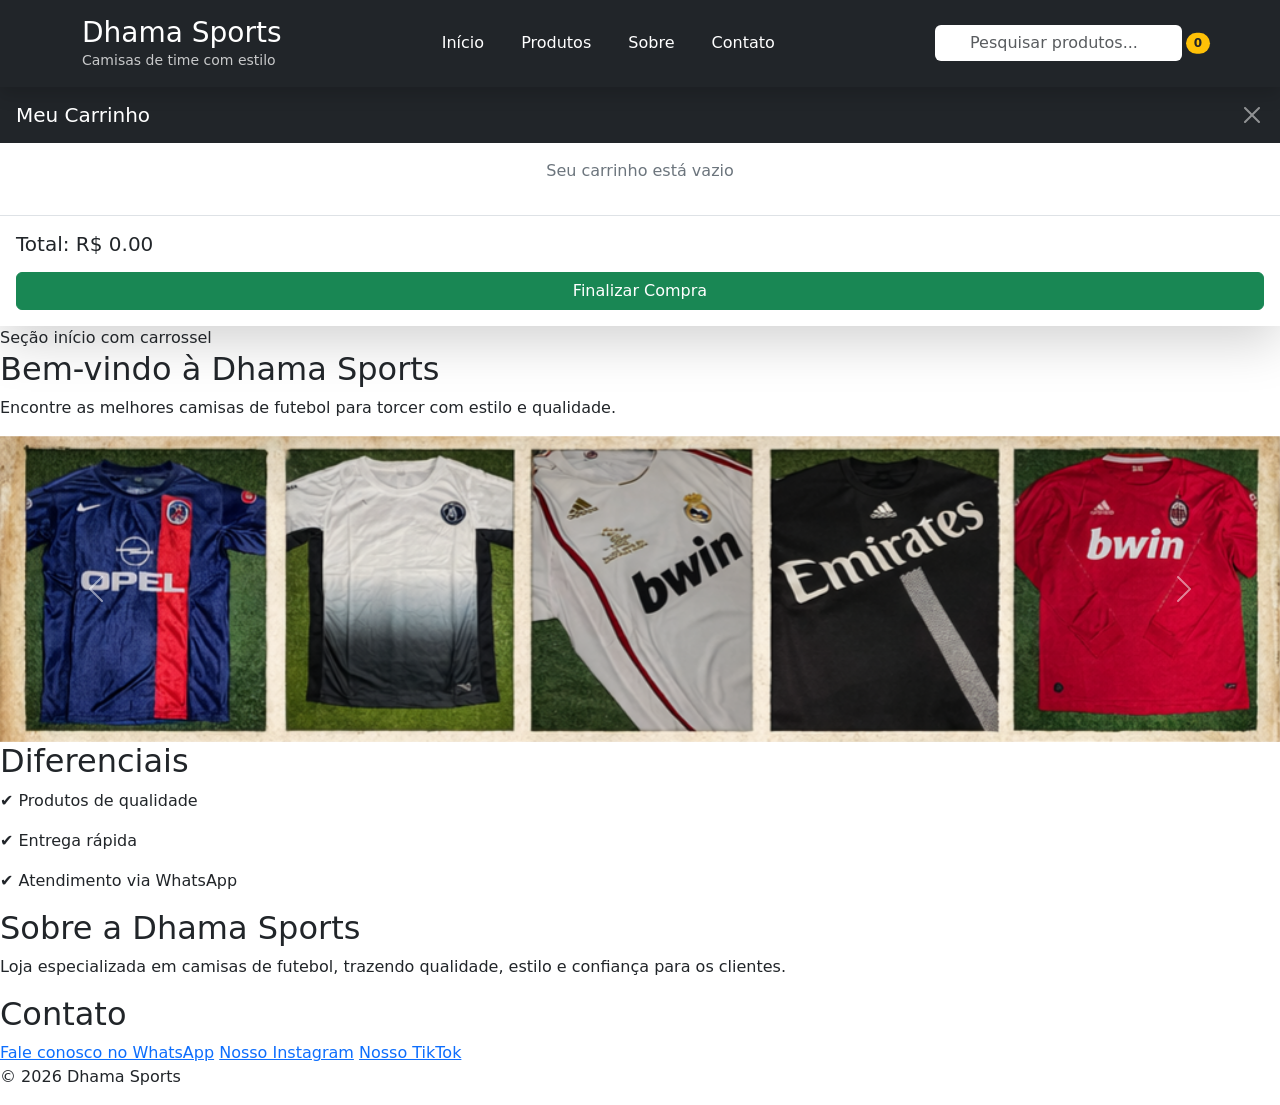
==== DharmaSports/index.html @ 8f97d11b "meu segundo commit" ====
<!DOCTYPE html>
<html lang="pt-br">
<head>
  <meta charset="UTF-8">
  <meta name="viewport" content="width=device-width, initial-scale=1.0">
  <title>Dhama Sports | Camisas de Time</title>
  <link href="https://cdn.jsdelivr.net/npm/bootstrap@5.3.2/dist/css/bootstrap.min.css" rel="stylesheet">
  <link rel="stylesheet" href="style.css">
</head>

<body>
  <header class="bg-dark text-white py-3 position-sticky top-0 z-3 shadow">
    <div class="container">
      <div class="d-flex align-items-center justify-content-between flex-wrap gap-3">

        <!-- Logo à esquerda -->
        <div class="logo">
          <h1 class="h3 mb-0">Dhama Sports</h1>
          <p class="small opacity-75 mb-0">Camisas de time com estilo</p>
        </div>

        <!-- Menu Centralizado -->
        <nav class="menu">
          <a href="#inicio" class="text-white text-decoration-none mx-2 mx-lg-3">Início</a>
          <a href="#produtos" class="text-white text-decoration-none mx-2 mx-lg-3">Produtos</a>
          <a href="#sobre" class="text-white text-decoration-none mx-2 mx-lg-3">Sobre</a>
          <a href="#contato" class="text-white text-decoration-none mx-2 mx-lg-3">Contato</a>
        </nav>

        <!-- Barra de pesquisa + sacola à direita -->
        <div class="d-flex align-items-center gap-3">
          <!-- Barra de pesquisa -->
          <div class="search-wrapper">
            <div class="input-group">
              <span class="input-group-text bg-white border-0">
                <i class="fas fa-search text-secondary"></i>
              </span>
              <input type="text" id="searchInput" class="form-control border-0" placeholder="Pesquisar produtos...">
            </div>
          </div>

          <!-- Sacola/Carrinho -->
          <div class="cart-icon position-relative" onclick="openCart()">
            <i class="fas fa-shopping-bag fa-2x"></i>
            <span class="cart-count position-absolute top-0 start-100 translate-middle badge rounded-pill bg-warning text-dark">
              0
            </span>
          </div>
        </div>
      </div>
    </div>
  </header>
         
  <!-- Overlay do carrinho -->
  <div class="modal-overlay" id="modalOverlay" onclick="closeCart()"></div>

  <!-- Modal do carrinho (lateral) -->
  <div class="cart-modal bg-white shadow-lg" id="cartModal">
    <div class="cart-modal-header bg-dark text-white p-3 d-flex justify-content-between align-items-center">
      <h5 class="mb-0">
        <i class="fas fa-shopping-bag"></i> Meu Carrinho
      </h5>
      <button class="btn-close btn-close-white" onclick="closeCart()"></button>
    </div>
    <div class="cart-items p-3" id="cartItems">
      <p class="text-center text-secondary">Seu carrinho está vazio</p>
    </div>
    <div class="cart-total p-3 border-top bg-white">
      <h5 class="mb-3">Total: R$ <span id="cartTotal">0.00</span></h5>
      <button class="btn btn-success w-100" onclick="checkout()">
        <i class="fab fa-whatsapp"></i> Finalizar Compra
      </button>
    </div>
  </div>


  <!----> Seção início com carrossel 
  <section id="inicio">
    <h2>Bem-vindo à Dhama Sports</h2>
    <p>Encontre as melhores camisas de futebol para torcer com estilo e qualidade.</p>
    
    <section id="inicio">
    <div id="carouselExample" class="carousel slide" data-bs-ride="carousel" data-bs-interval="3000">
    <div class="carousel-inner">

      <!-- Slide 1 -->
      <div class="carousel-item active">
        <img src="fundo1.png" class="d-block w-100">
        <div class="carousel-caption">
        </div>
      </div>

      <!-- Slide 2 -->
      <div class="carousel-item">
        <img src="fundo2.png" class="d-block w-100">
        <div class="carousel-caption">
        </div>
      </div>

      <!-- Slide 3 -->
      <div class="carousel-item">
        <img src="fundo3.png" class="d-block w-100">
        <div class="carousel-caption">
        </div>
      </div>


       <!-- Slide 4 -->
      <div class="carousel-item">
        <img src="fundo4.png" class="d-block w-100">
        <div class="carousel-caption">
        </div>
      </div>
    </div>

    <!-- Botões -->
    <button class="carousel-control-prev" type="button" data-bs-target="#carouselExample" data-bs-slide="prev">
      <span class="carousel-control-prev-icon"></span>
    </button>

    <button class="carousel-control-next" type="button" data-bs-target="#carouselExample" data-bs-slide="next">
      <span class="carousel-control-next-icon"></span>
    </button>

  </div>
</section>
  <section id="Produtos">
    <h2>Diferenciais</h2>
    <p>✔ Produtos de qualidade</p>
    <p>✔ Entrega rápida</p>
    <p>✔ Atendimento via WhatsApp</p>
  </section>
  <section id="sobre">
    <h2>Sobre a Dhama Sports</h2>
    <p>
      Loja especializada em camisas de futebol, trazendo qualidade, estilo e confiança para os clientes.
    </p>
  </section>

  <section id="contato">
    <h2>Contato</h2>
    <a href="https://wa.me/5531982644787?text=Olá,%20quero%20comprar%20uma%20camisa" target="_blank">Fale conosco no WhatsApp</a>
    <a href="https://www.instagram.com/dharmasports_/" target="_blank">Nosso Instagram</a>
    <a href="https://www.tiktok.com/@dharmasports_?_r=1&_t=ZS-94qdAZ4vjoj" target="_blank">Nosso TikTok</a>
  </section>

  <footer>
    <p>© 2026 Dhama Sports</p>
  </footer>
  <script src="https://cdn.jsdelivr.net/npm/bootstrap@5.3.2/dist/js/bootstrap.bundle.min.js"></script>
  <script src="script.js"></script>

</body>
</html>
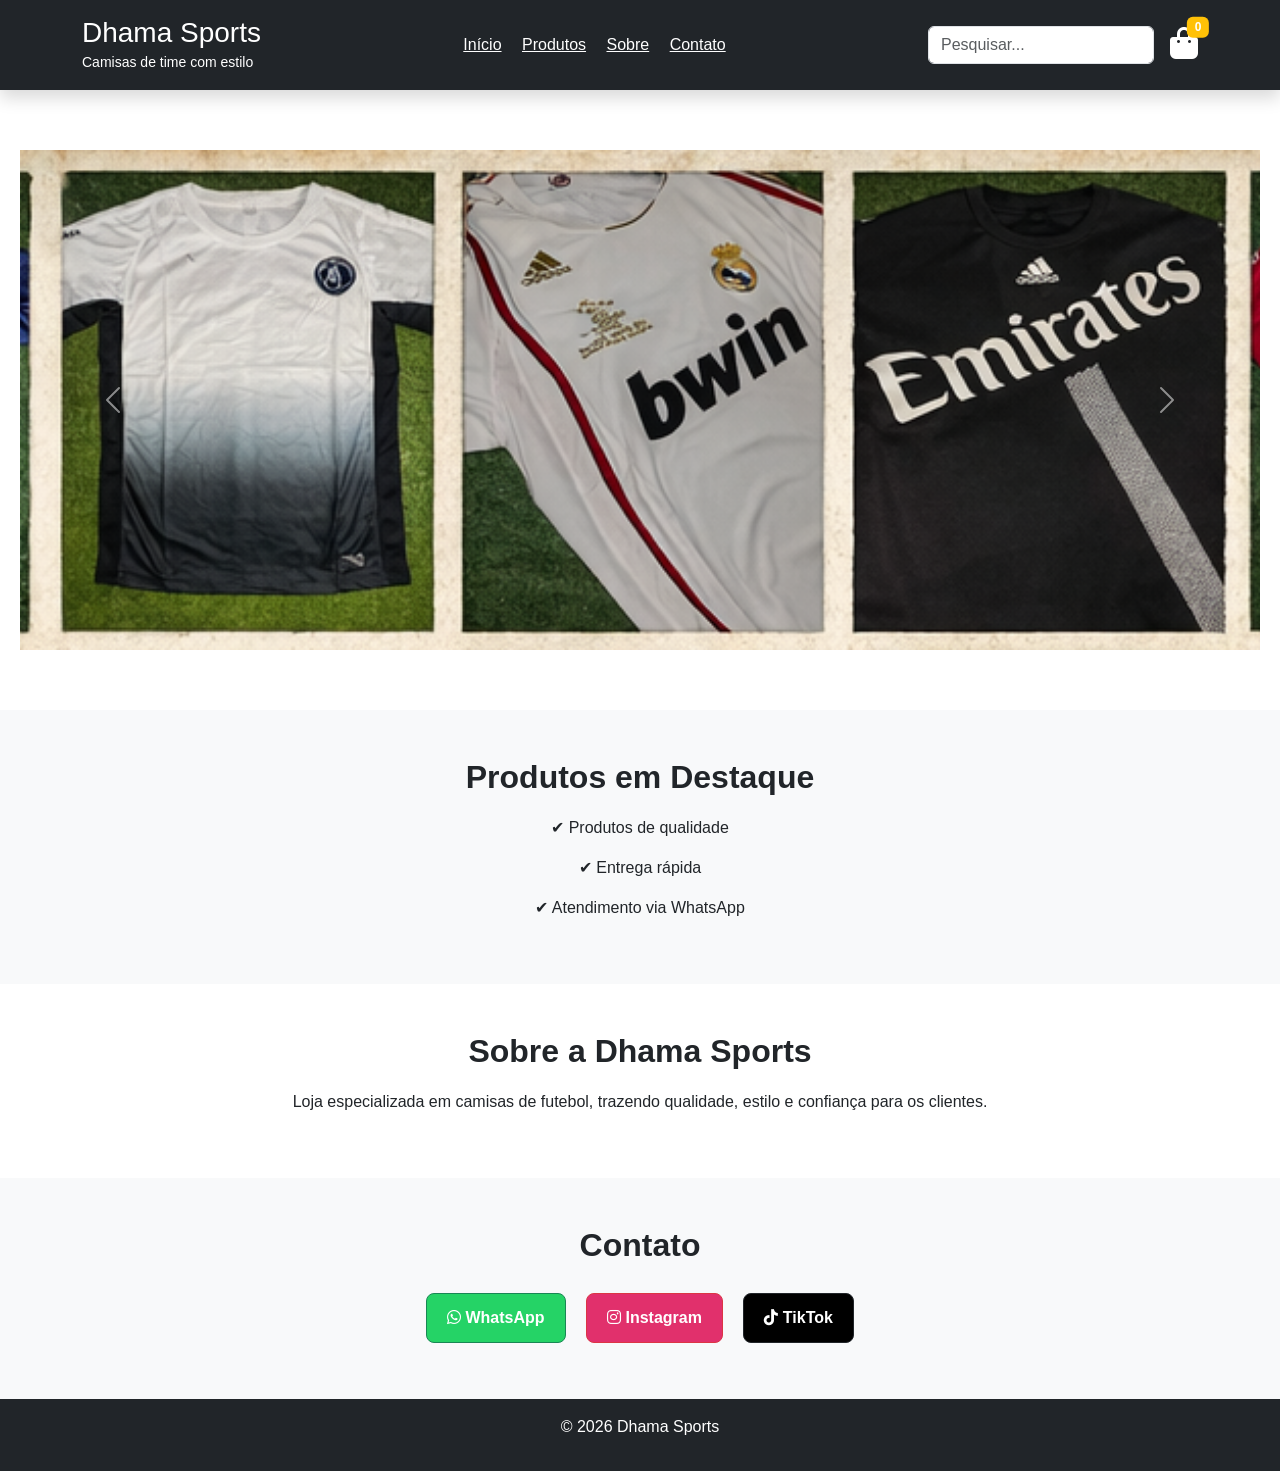
==== commit ab16a1fa: "confirmo" ====
--- a/DharmaSports/index.html
+++ b/DharmaSports/index.html
@@ -4,151 +4,125 @@
   <meta charset="UTF-8">
   <meta name="viewport" content="width=device-width, initial-scale=1.0">
   <title>Dhama Sports | Camisas de Time</title>
+
+  <!-- CSS -->
+  <link rel="stylesheet" href="style.css">
+
+  <!-- Bootstrap -->
   <link href="https://cdn.jsdelivr.net/npm/bootstrap@5.3.2/dist/css/bootstrap.min.css" rel="stylesheet">
-  <link rel="stylesheet" href="style.css">
+
+  <!-- Ícones -->
+  <link rel="stylesheet" href="https://cdnjs.cloudflare.com/ajax/libs/font-awesome/6.5.0/css/all.min.css">
 </head>
 
 <body>
+
+  <!-- 🔝 HEADER -->
   <header class="bg-dark text-white py-3 position-sticky top-0 z-3 shadow">
-    <div class="container">
-      <div class="d-flex align-items-center justify-content-between flex-wrap gap-3">
+    <div class="container d-flex justify-content-between align-items-center flex-wrap">
 
-        <!-- Logo à esquerda -->
-        <div class="logo">
-          <h1 class="h3 mb-0">Dhama Sports</h1>
-          <p class="small opacity-75 mb-0">Camisas de time com estilo</p>
-        </div>
+      <div>
+        <h1 class="h3 mb-0">Dhama Sports</h1>
+        <small>Camisas de time com estilo</small>
+      </div>
 
-        <!-- Menu Centralizado -->
-        <nav class="menu">
-          <a href="#inicio" class="text-white text-decoration-none mx-2 mx-lg-3">Início</a>
-          <a href="#produtos" class="text-white text-decoration-none mx-2 mx-lg-3">Produtos</a>
-          <a href="#sobre" class="text-white text-decoration-none mx-2 mx-lg-3">Sobre</a>
-          <a href="#contato" class="text-white text-decoration-none mx-2 mx-lg-3">Contato</a>
-        </nav>
+      <nav>
+        <a href="#inicio" class="text-white mx-2">Início</a>
+        <a href="#produtos" class="text-white mx-2">Produtos</a>
+        <a href="#sobre" class="text-white mx-2">Sobre</a>
+        <a href="#contato" class="text-white mx-2">Contato</a>
+      </nav>
 
-        <!-- Barra de pesquisa + sacola à direita -->
-        <div class="d-flex align-items-center gap-3">
-          <!-- Barra de pesquisa -->
-          <div class="search-wrapper">
-            <div class="input-group">
-              <span class="input-group-text bg-white border-0">
-                <i class="fas fa-search text-secondary"></i>
-              </span>
-              <input type="text" id="searchInput" class="form-control border-0" placeholder="Pesquisar produtos...">
-            </div>
-          </div>
+      <div class="d-flex align-items-center gap-3">
+        <input type="text" class="form-control" placeholder="Pesquisar...">
 
-          <!-- Sacola/Carrinho -->
-          <div class="cart-icon position-relative" onclick="openCart()">
-            <i class="fas fa-shopping-bag fa-2x"></i>
-            <span class="cart-count position-absolute top-0 start-100 translate-middle badge rounded-pill bg-warning text-dark">
-              0
-            </span>
-          </div>
-        </div>
-      </div>
-    </div>
-  </header>
-         
-  <!-- Overlay do carrinho -->
-  <div class="modal-overlay" id="modalOverlay" onclick="closeCart()"></div>
-
-  <!-- Modal do carrinho (lateral) -->
-  <div class="cart-modal bg-white shadow-lg" id="cartModal">
-    <div class="cart-modal-header bg-dark text-white p-3 d-flex justify-content-between align-items-center">
-      <h5 class="mb-0">
-        <i class="fas fa-shopping-bag"></i> Meu Carrinho
-      </h5>
-      <button class="btn-close btn-close-white" onclick="closeCart()"></button>
-    </div>
-    <div class="cart-items p-3" id="cartItems">
-      <p class="text-center text-secondary">Seu carrinho está vazio</p>
-    </div>
-    <div class="cart-total p-3 border-top bg-white">
-      <h5 class="mb-3">Total: R$ <span id="cartTotal">0.00</span></h5>
-      <button class="btn btn-success w-100" onclick="checkout()">
-        <i class="fab fa-whatsapp"></i> Finalizar Compra
-      </button>
-    </div>
-  </div>
-
-
-  <!----> Seção início com carrossel 
-  <section id="inicio">
-    <h2>Bem-vindo à Dhama Sports</h2>
-    <p>Encontre as melhores camisas de futebol para torcer com estilo e qualidade.</p>
-    
-    <section id="inicio">
-    <div id="carouselExample" class="carousel slide" data-bs-ride="carousel" data-bs-interval="3000">
-    <div class="carousel-inner">
-
-      <!-- Slide 1 -->
-      <div class="carousel-item active">
-        <img src="fundo1.png" class="d-block w-100">
-        <div class="carousel-caption">
+        <div class="position-relative">
+          <i class="fas fa-shopping-bag fa-2x text-white"></i>
+          <span class="badge bg-warning position-absolute top-0 start-100 translate-middle">0</span>
         </div>
       </div>
 
-      <!-- Slide 2 -->
-      <div class="carousel-item">
-        <img src="fundo2.png" class="d-block w-100">
-        <div class="carousel-caption">
+    </div>
+  </header>
+
+  <!-- 🎞️ CARROSSEL -->
+  <section id="inicio">
+
+    <div id="carouselExample" class="carousel slide" data-bs-ride="carousel" data-bs-interval="3000">
+
+      <div class="carousel-inner">
+
+        <div class="carousel-item active">
+          <img src="fundo1.png" class="d-block w-100">
         </div>
+
+        <div class="carousel-item">
+          <img src="fundo2.png" class="d-block w-100">
+        </div>
+
+        <div class="carousel-item">
+          <img src="fundo3.png" class="d-block w-100">
+        </div>
+
+        <div class="carousel-item">
+          <img src="fundo4.png" class="d-block w-100">
+        </div>
+
       </div>
 
-      <!-- Slide 3 -->
-      <div class="carousel-item">
-        <img src="fundo3.png" class="d-block w-100">
-        <div class="carousel-caption">
-        </div>
-      </div>
+      <button class="carousel-control-prev" type="button" data-bs-target="#carouselExample" data-bs-slide="prev">
+        <span class="carousel-control-prev-icon"></span>
+      </button>
 
+      <button class="carousel-control-next" type="button" data-bs-target="#carouselExample" data-bs-slide="next">
+        <span class="carousel-control-next-icon"></span>
+      </button>
 
-       <!-- Slide 4 -->
-      <div class="carousel-item">
-        <img src="fundo4.png" class="d-block w-100">
-        <div class="carousel-caption">
-        </div>
-      </div>
     </div>
 
-    <!-- Botões -->
-    <button class="carousel-control-prev" type="button" data-bs-target="#carouselExample" data-bs-slide="prev">
-      <span class="carousel-control-prev-icon"></span>
-    </button>
+  </section>
 
-    <button class="carousel-control-next" type="button" data-bs-target="#carouselExample" data-bs-slide="next">
-      <span class="carousel-control-next-icon"></span>
-    </button>
-
-  </div>
-</section>
-  <section id="Produtos">
-    <h2>Diferenciais</h2>
+  <!-- 🛍️ PRODUTOS -->
+  <section id="produtos" class="text-center p-5 bg-light">
+    <h2>Produtos em Destaque</h2>
     <p>✔ Produtos de qualidade</p>
     <p>✔ Entrega rápida</p>
     <p>✔ Atendimento via WhatsApp</p>
   </section>
-  <section id="sobre">
+
+  <!-- 🏢 SOBRE -->
+  <section id="sobre" class="text-center p-5">
     <h2>Sobre a Dhama Sports</h2>
     <p>
       Loja especializada em camisas de futebol, trazendo qualidade, estilo e confiança para os clientes.
     </p>
   </section>
 
-  <section id="contato">
+  <!-- 📲 CONTATO -->
+  <section id="contato" class="text-center p-5 bg-light">
     <h2>Contato</h2>
-    <a href="https://wa.me/5531982644787?text=Olá,%20quero%20comprar%20uma%20camisa" target="_blank">Fale conosco no WhatsApp</a>
-    <a href="https://www.instagram.com/dharmasports_/" target="_blank">Nosso Instagram</a>
-    <a href="https://www.tiktok.com/@dharmasports_?_r=1&_t=ZS-94qdAZ4vjoj" target="_blank">Nosso TikTok</a>
+
+    <a href="https://wa.me/5531982644787?text=Olá,%20quero%20comprar%20uma%20camisa" target="_blank" class="btn btn-success m-2">
+      <i class="fab fa-whatsapp"></i> WhatsApp
+    </a>
+
+    <a href="https://www.instagram.com/dharmasports_/" target="_blank" class="btn btn-danger m-2">
+      <i class="fab fa-instagram"></i> Instagram
+    </a>
+
+    <a href="https://www.tiktok.com/@dharmasports_" target="_blank" class="btn btn-dark m-2">
+      <i class="fab fa-tiktok"></i> TikTok
+    </a>
+
   </section>
 
-  <footer>
+  <!-- 🔻 FOOTER -->
+  <footer class="bg-dark text-white text-center p-3">
     <p>© 2026 Dhama Sports</p>
   </footer>
+
+  <!-- JS Bootstrap -->
   <script src="https://cdn.jsdelivr.net/npm/bootstrap@5.3.2/dist/js/bootstrap.bundle.min.js"></script>
-  <script src="script.js"></script>
 
 </body>
 </html>
--- a/DharmaSports/style.css
+++ b/DharmaSports/style.css
@@ -0,0 +1,154 @@
+/* RESET */
+* {
+  margin: 0;
+  padding: 0;
+  box-sizing: border-box;
+  font-family: Arial, sans-serif;
+}
+
+/* BODY */
+body {
+  background-color: #ffffff;
+  color: #000;
+}
+
+/* HEADER */
+header {
+  background: #000;
+}
+
+header h1 {
+  color: #fff;
+}
+
+header p {
+  color: #ccc;
+}
+
+/* MENU */
+.menu a {
+  transition: 0.3s;
+  font-weight: 500;
+}
+
+.menu a:hover {
+  color: #00ff88; /* verde destaque */
+}
+
+/* SEARCH */
+.search-wrapper input {
+  outline: none;
+  box-shadow: none;
+}
+
+/* CARRINHO */
+.cart-icon {
+  cursor: pointer;
+  color: #fff;
+}
+
+.cart-icon:hover {
+  color: #00ff88;
+}
+
+/* MODAL OVERLAY */
+.modal-overlay {
+  position: fixed;
+  top: 0;
+  left: 0;
+  width: 100%;
+  height: 100%;
+  background: rgba(0,0,0,0.5);
+  display: none;
+  z-index: 998;
+}
+
+/* MODAL CARRINHO */
+.cart-modal {
+  position: fixed;
+  top: 0;
+  right: -400px;
+  width: 350px;
+  height: 100%;
+  z-index: 999;
+  transition: 0.4s;
+}
+
+.cart-modal.active {
+  right: 0;
+}
+
+.modal-overlay.active {
+  display: block;
+}
+
+/* CARROSSEL */
+.carousel img {
+  height: 500px;
+  object-fit: cover;
+}
+
+/* SEÇÕES */
+section {
+  padding: 60px 20px;
+  text-align: center;
+}
+
+section h2 {
+  margin-bottom: 20px;
+  font-weight: bold;
+}
+
+/* PRODUTOS */
+#Produtos {
+  background: #f5f5f5;
+}
+
+#Produtos p {
+  margin: 10px 0;
+}
+
+/* SOBRE */
+#sobre {
+  background: #fff;
+}
+
+/* CONTATO */
+#contato a {
+  display: inline-block;
+  margin: 10px;
+  padding: 12px 20px;
+  border-radius: 8px;
+  text-decoration: none;
+  font-weight: bold;
+  transition: 0.3s;
+}
+
+/* BOTÕES CONTATO */
+#contato a:nth-child(2) {
+  background: #25d366;
+  color: #fff;
+}
+
+#contato a:nth-child(3) {
+  background: #E1306C;
+  color: #fff;
+}
+
+#contato a:nth-child(4) {
+  background: #000;
+  color: #fff;
+}
+
+#contato a:hover {
+  transform: scale(1.05);
+  opacity: 0.9;
+}
+
+/* FOOTER */
+footer {
+  background: #000;
+  color: #fff;
+  text-align: center;
+  padding: 20px;
+}
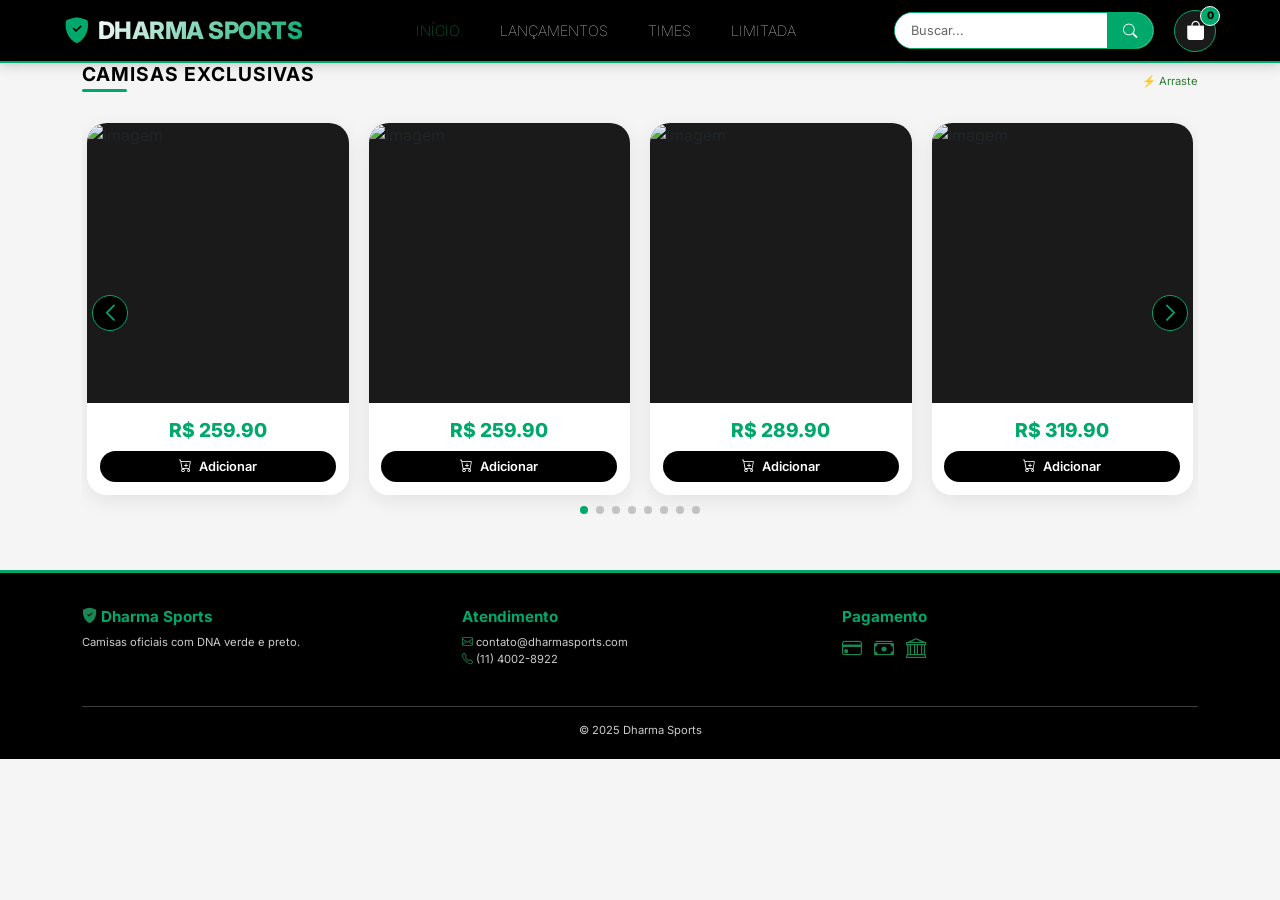
==== commit 2c5011da: "Update index.html" ====
--- a/DharmaSports/index.html
+++ b/DharmaSports/index.html
@@ -1,128 +1,749 @@
 <!DOCTYPE html>
 <html lang="pt-br">
 <head>
-  <meta charset="UTF-8">
-  <meta name="viewport" content="width=device-width, initial-scale=1.0">
-  <title>Dhama Sports | Camisas de Time</title>
-
-  <!-- CSS -->
-  <link rel="stylesheet" href="style.css">
-
-  <!-- Bootstrap -->
-  <link href="https://cdn.jsdelivr.net/npm/bootstrap@5.3.2/dist/css/bootstrap.min.css" rel="stylesheet">
-
-  <!-- Ícones -->
-  <link rel="stylesheet" href="https://cdnjs.cloudflare.com/ajax/libs/font-awesome/6.5.0/css/all.min.css">
+    <meta charset="UTF-8">
+    <meta name="viewport" content="width=device-width, initial-scale=1.0, user-scalable=yes">
+    <title>Dharma Sports | Camisas de Time - Preto, Branco e Verde</title>
+    <!-- Bootstrap 5 CSS + Icons + Fonts -->
+    <link href="https://cdn.jsdelivr.net/npm/bootstrap@5.3.0-alpha1/dist/css/bootstrap.min.css" rel="stylesheet">
+    <!-- Bootstrap Icons -->
+    <link rel="stylesheet" href="https://cdn.jsdelivr.net/npm/bootstrap-icons@1.11.3/font/bootstrap-icons.min.css">
+    <!-- Swiper CSS para carrossel avançado -->
+    <link rel="stylesheet" href="https://cdn.jsdelivr.net/npm/swiper@11/swiper-bundle.min.css" />
+    <!-- Google Fonts -->
+    <link href="https://fonts.googleapis.com/css2?family=Inter:opsz,wght@14..32,300;14..32,400;14..32,600;14..32,700;14..32,800&display=swap" rel="stylesheet">
+    <style>
+        * {
+            margin: 0;
+            padding: 0;
+            box-sizing: border-box;
+        }
+
+        body {
+            font-family: 'Inter', sans-serif;
+            background-color: #f5f5f5;
+            overflow-x: hidden;
+        }
+
+        /* Cores principais: Preto (#000000), Branco (#FFFFFF), Verde (#00A86B) */
+        :root {
+            --dharma-black: #000000;
+            --dharma-white: #FFFFFF;
+            --dharma-green: #00A86B;
+            --dharma-green-dark: #1B5E2A;
+            --dharma-green-light: #4CAF50;
+            --dharma-gray: #1a1a1a;
+        }
+
+        /* Header com altura reduzida - menos padding */
+        .navbar-dharma {
+            background-color: var(--dharma-black);
+            padding: 0.4rem 1rem;
+            border-bottom: 2px solid var(--dharma-green);
+            box-shadow: 0 2px 12px rgba(0, 0, 0, 0.2);
+        }
+
+        .logo-dharma {
+            font-weight: 800;
+            font-size: 1.5rem;
+            letter-spacing: -0.5px;
+            color: var(--dharma-white);
+            text-decoration: none;
+            display: inline-flex;
+            align-items: center;
+            gap: 8px;
+        }
+
+        .logo-dharma i {
+            color: var(--dharma-green);
+            font-size: 1.6rem;
+        }
+
+        .logo-dharma span {
+            background: linear-gradient(135deg, #FFFFFF 0%, var(--dharma-green) 100%);
+            -webkit-background-clip: text;
+            background-clip: text;
+            color: transparent;
+            font-weight: 800;
+        }
+
+        /* Barra de busca estilo preto/branco/verde */
+        .search-wrapper {
+            width: 260px;
+        }
+        .search-wrapper .input-group {
+            border-radius: 40px;
+            overflow: hidden;
+            background: var(--dharma-white);
+            border: 1px solid var(--dharma-green);
+        }
+        .search-wrapper .form-control {
+            border: none;
+            background-color: var(--dharma-white);
+            font-size: 0.85rem;
+            padding: 0.45rem 1rem;
+            color: var(--dharma-black);
+        }
+        .search-wrapper .form-control:focus {
+            box-shadow: none;
+        }
+        .search-wrapper .form-control::placeholder {
+            color: #666;
+            font-size: 0.8rem;
+        }
+        .search-wrapper .btn-search {
+            background-color: var(--dharma-green);
+            border: none;
+            color: var(--dharma-white);
+            padding: 0 16px;
+            font-size: 0.9rem;
+        }
+        .search-wrapper .btn-search:hover {
+            background-color: var(--dharma-green-dark);
+        }
+
+        /* ícones do carrinho e contador - tamanho ajustado */
+        .cart-icon {
+            position: relative;
+            cursor: pointer;
+            background: var(--dharma-gray);
+            width: 42px;
+            height: 42px;
+            display: flex;
+            align-items: center;
+            justify-content: center;
+            border-radius: 50%;
+            transition: 0.2s;
+            margin-left: 12px;
+            border: 1px solid var(--dharma-green);
+        }
+        .cart-icon:hover {
+            background: var(--dharma-green);
+            transform: scale(1.03);
+        }
+        .cart-icon i {
+            color: var(--dharma-white);
+            font-size: 1.2rem;
+        }
+        .cart-count {
+            position: absolute;
+            top: -5px;
+            right: -5px;
+            background-color: var(--dharma-green);
+            color: var(--dharma-black);
+            font-size: 0.65rem;
+            font-weight: 800;
+            width: 20px;
+            height: 20px;
+            display: flex;
+            align-items: center;
+            justify-content: center;
+            border-radius: 50%;
+            box-shadow: 0 2px 5px rgba(0,0,0,0.2);
+            border: 1px solid var(--dharma-white);
+        }
+
+        /* Menu de navegação - compacto */
+        .nav-links {
+            gap: 1.5rem;
+        }
+        .nav-links .nav-link {
+            color: var(--dharma-white);
+            font-weight: 030;
+            font-size: 0.9rem;
+            transition: 0.2s;
+        }
+        .nav-links .nav-link:hover,
+        .nav-links .nav-link.active {
+            color: var(--dharma-green);
+        }
+
+        /* carrossel principal */
+        .hero-carousel {
+            display: none; /* Remover caixa preta */
+            margin-top: 0;
+            border-radius: 0 0 30px 30px;
+            overflow: hidden;
+            box-shadow: 0 10px 25px rgba(0, 0, 0, 0.15);
+            border-bottom: 3px solid var(--dharma-green);
+        }
+        .carousel-item img {
+            object-fit: cover;
+            height: 300px;
+            filter: brightness(0.85);
+            width: 100%;
+        }
+        .carousel-indicators button {
+            background-color: var(--dharma-white);
+        }
+        .carousel-indicators .active {
+            background-color: var(--dharma-green);
+        }
+
+        @media (max-width: 768px) {
+            .carousel-item img {
+                height: 280px;
+            }
+            .search-wrapper {
+                width: 160px;
+            }
+            .logo-dharma {
+                font-size: 1.2rem;
+            }
+            .logo-dharma i {
+                font-size: 1.3rem;
+            }
+            .nav-links {
+                gap: 0.8rem;
+            }
+        }
+
+        /* Seção de produtos - carrossel swiper */
+        /* TÍTULO REDUZIDO PELA METADE - menor tamanho e menos margem */
+        .section-title {
+            font-weight: 700;
+            margin-bottom: 0.8rem;
+            position: relative;
+            display: inline-block;
+            color: var(--dharma-black);
+            font-size: 1.2rem;
+            letter-spacing: 1px;
+        }
+        .section-title:after {
+            content: '';
+            position: absolute;
+            bottom: -6px;
+            left: 0;
+            width: 45px;
+            height: 3px;
+            background: var(--dharma-green);
+            border-radius: 3px;
+        }
+        
+        /* Container do cabeçalho da seção mais compacto */
+        .section-header {
+            margin-bottom: 1rem !important;
+        }
+        
+        /* Cards de produtos - SEM texto nas caixas, apenas imagem e preço */
+        .product-card {
+            background: var(--dharma-white);
+            border-radius: 20px;
+            transition: transform 0.3s, box-shadow 0.3s;
+            overflow: hidden;
+            border: none;
+            box-shadow: 0 5px 20px rgba(0, 0, 0, 0.08);
+            position: relative;
+            cursor: pointer;
+        }
+        .product-card:hover {
+            transform: translateY(-6px);
+            box-shadow: 0 20px 35px rgba(0, 168, 107, 0.2);
+            border-bottom: 3px solid var(--dharma-green);
+        }
+        .product-img {
+            height: 280px;
+            object-fit: cover;
+            width: 100%;
+            transition: 0.3s;
+            background: #1a1a1a;
+        }
+        .product-card:hover .product-img {
+            transform: scale(1.02);
+        }
+        .product-body {
+            padding: 0.8rem;
+            background: var(--dharma-white);
+            text-align: center;
+        }
+        /* Removido título, time - apenas preço e botão */
+        .product-price {
+            font-weight: 800;
+            font-size: 1.2rem;
+            color: var(--dharma-green);
+            margin: 0 0 6px 0;
+        }
+        .btn-add-cart {
+            background-color: var(--dharma-black);
+            border: none;
+            border-radius: 40px;
+            padding: 6px 12px;
+            font-weight: 600;
+            width: 100%;
+            transition: 0.2s;
+            color: var(--dharma-white);
+            font-size: 0.8rem;
+        }
+        .btn-add-cart:hover {
+            background-color: var(--dharma-green);
+            color: var(--dharma-black);
+        }
+        .badge-new {
+            position: absolute;
+            top: 12px;
+            left: 12px;
+            background-color: var(--dharma-green);
+            color: var(--dharma-black);
+            font-weight: 800;
+            padding: 4px 12px;
+            border-radius: 30px;
+            font-size: 0.65rem;
+            z-index: 2;
+            box-shadow: 0 2px 8px rgba(0,0,0,0.2);
+        }
+
+        /* Swiper carrossel estilização */
+        .products-swiper {
+            padding: 8px 5px 25px 5px;
+        }
+        .swiper-button-next,
+        .swiper-button-prev {
+            background-color: var(--dharma-black);
+            color: var(--dharma-green);
+            width: 36px;
+            height: 36px;
+            border-radius: 50%;
+            border: 1px solid var(--dharma-green);
+        }
+        .swiper-button-next:after,
+        .swiper-button-prev:after {
+            font-size: 1rem;
+            font-weight: bold;
+        }
+        .swiper-button-next:hover,
+        .swiper-button-prev:hover {
+            background-color: var(--dharma-green);
+            color: var(--dharma-black);
+        }
+        .swiper-pagination-bullet-active {
+            background-color: var(--dharma-green);
+        }
+        .swiper-pagination {
+            bottom: 0px !important;
+        }
+
+        /* Footer preto e verde */
+        footer {
+            background: var(--dharma-black);
+            color: #ccc;
+            margin-top: 50px;
+            padding: 35px 0 20px;
+            border-top: 3px solid var(--dharma-green);
+        }
+        footer h5, footer h6 {
+            color: var(--dharma-green);
+            font-weight: 700;
+            font-size: 0.95rem;
+        }
+        footer hr {
+            background-color: var(--dharma-green);
+            opacity: 0.3;
+            margin: 15px 0;
+        }
+        footer .small {
+            font-size: 0.7rem;
+        }
+
+        /* Offcanvas carrinho */
+        .offcanvas {
+            background-color: var(--dharma-black);
+            color: var(--dharma-white);
+        }
+        .offcanvas-header {
+            border-bottom-color: var(--dharma-green);
+            padding: 1rem;
+        }
+        .offcanvas-title {
+            color: var(--dharma-green);
+            font-weight: 700;
+            font-size: 1.1rem;
+        }
+        .cart-item-img {
+            width: 55px;
+            height: 55px;
+            object-fit: cover;
+            border-radius: 12px;
+            border: 1px solid var(--dharma-green);
+        }
+        .cart-total {
+            font-weight: 800;
+            font-size: 1.2rem;
+            color: var(--dharma-green);
+        }
+        .btn-checkout {
+            background: var(--dharma-green);
+            border: none;
+            font-weight: 700;
+            padding: 10px;
+            border-radius: 40px;
+            color: var(--dharma-black);
+        }
+        .btn-checkout:hover {
+            background: var(--dharma-green-dark);
+            color: var(--dharma-white);
+        }
+        .list-group-item {
+            background-color: var(--dharma-black);
+            color: var(--dharma-white);
+            border-bottom-color: #2a2a2a !important;
+            padding: 0.8rem 0 !important;
+        }
+        .btn-outline-success {
+            border-color: var(--dharma-green);
+            color: var(--dharma-green);
+            font-size: 0.75rem;
+            padding: 0.2rem 0.5rem;
+        }
+        .btn-outline-success:hover {
+            background-color: var(--dharma-green);
+            color: var(--dharma-black);
+        }
+        
+        /* Ajuste para o texto "Arraste para ver mais" menor */
+        .drag-text {
+            font-size: 0.7rem;
+            margin-bottom: 0;
+        }
+        
+        @media (max-width: 768px) {
+            .product-img {
+                height: 220px;
+            }
+            .section-title {
+                font-size: 1rem;
+            }
+            .drag-text {
+                font-size: 0.65rem;
+            }
+        }
+    </style>
 </head>
-
 <body>
 
-  <!-- 🔝 HEADER -->
-  <header class="bg-dark text-white py-3 position-sticky top-0 z-3 shadow">
-    <div class="container d-flex justify-content-between align-items-center flex-wrap">
-
-      <div>
-        <h1 class="h3 mb-0">Dhama Sports</h1>
-        <small>Camisas de time com estilo</small>
-      </div>
-
-      <nav>
-        <a href="#inicio" class="text-white mx-2">Início</a>
-        <a href="#produtos" class="text-white mx-2">Produtos</a>
-        <a href="#sobre" class="text-white mx-2">Sobre</a>
-        <a href="#contato" class="text-white mx-2">Contato</a>
-      </nav>
-
-      <div class="d-flex align-items-center gap-3">
-        <input type="text" class="form-control" placeholder="Pesquisar...">
-
-        <div class="position-relative">
-          <i class="fas fa-shopping-bag fa-2x text-white"></i>
-          <span class="badge bg-warning position-absolute top-0 start-100 translate-middle">0</span>
+<!-- HEADER com altura reduzida -->
+<header>
+    <nav class="navbar navbar-expand-lg navbar-dharma">
+        <div class="container-fluid px-3 px-lg-5">
+            <a class="navbar-brand logo-dharma" href="#">
+                <i class="bi bi-shield-fill-check"></i>
+                <span>DHARMA SPORTS</span>
+            </a>
+
+            <button class="navbar-toggler" type="button" data-bs-toggle="collapse" data-bs-target="#navbarMain" style="background-color: var(--dharma-green); padding: 4px 8px;">
+                <span class="navbar-toggler-icon" style="font-size: 0.8rem;"></span>
+            </button>
+
+            <div class="collapse navbar-collapse" id="navbarMain">
+                <ul class="navbar-nav mx-auto mb-2 mb-lg-0 nav-links">
+                    <li class="nav-item"><a class="nav-link active" href="#">INÍCIO</a></li>
+                    <li class="nav-item"><a class="nav-link" href="#">LANÇAMENTOS</a></li>
+                    <li class="nav-item"><a class="nav-link" href="#">TIMES</a></li>
+                    <li class="nav-item"><a class="nav-link" href="#">LIMITADA</a></li>
+                </ul>
+            </div>
+
+            <div class="d-flex align-items-center">
+                <div class="search-wrapper me-2">
+                    <div class="input-group">
+                        <input type="text" class="form-control" placeholder="Buscar..." id="searchInput">
+                        <button class="btn btn-search" type="button" id="searchButton">
+                            <i class="bi bi-search"></i>
+                        </button>
+                    </div>
+                </div>
+                <div class="cart-icon" data-bs-toggle="offcanvas" data-bs-target="#cartOffcanvas">
+                    <i class="bi bi-bag-fill"></i>
+                    <span class="cart-count" id="cartCountBadge">0</span>
+                </div>
+            </div>
         </div>
-      </div>
-
+    </nav>
+</header>
+
+
+<!-- Seção de produtos em CARROSSEL com TÍTULO REDUZIDO -->
+<div class="container mb-4">
+    <div class="d-flex justify-content-between align-items-center flex-wrap section-header">
+        <h2 class="section-title">CAMISAS EXCLUSIVAS</h2>
+        <p class="text-muted drag-text" style="color: #2e7d32 !important; margin-bottom: 0;">⚡ Arraste</p>
     </div>
-  </header>
-
-  <!-- 🎞️ CARROSSEL -->
-  <section id="inicio">
-
-    <div id="carouselExample" class="carousel slide" data-bs-ride="carousel" data-bs-interval="3000">
-
-      <div class="carousel-inner">
-
-        <div class="carousel-item active">
-          <img src="fundo1.png" class="d-block w-100">
+    
+    <!-- Swiper Carrossel -->
+    <div class="swiper products-swiper">
+        <div class="swiper-wrapper" id="swiperProductsWrapper">
+            <!-- Produtos serão inseridos dinamicamente -->
         </div>
-
-        <div class="carousel-item">
-          <img src="fundo2.png" class="d-block w-100">
+        <div class="swiper-pagination"></div>
+        <div class="swiper-button-prev"></div>
+        <div class="swiper-button-next"></div>
+    </div>
+</div>
+
+<!-- Footer -->
+<footer class="text-center text-md-start">
+    <div class="container">
+        <div class="row">
+            <div class="col-md-4 mb-2">
+                <h5><i class="bi bi-shield-fill-check text-success"></i> Dharma Sports</h5>
+                <p class="small">Camisas oficiais com DNA verde e preto.</p>
+            </div>
+            <div class="col-md-4 mb-2">
+                <h6>Atendimento</h6>
+                <ul class="list-unstyled small">
+                    <li><i class="bi bi-envelope text-success"></i> contato@dharmasports.com</li>
+                    <li><i class="bi bi-telephone text-success"></i> (11) 4002-8922</li>
+                </ul>
+            </div>
+            <div class="col-md-4 mb-2">
+                <h6>Pagamento</h6>
+                <i class="bi bi-credit-card fs-5 me-2 text-success"></i>
+                <i class="bi bi-cash-stack fs-5 me-2 text-success"></i>
+                <i class="bi bi-bank fs-5 text-success"></i>
+            </div>
         </div>
-
-        <div class="carousel-item">
-          <img src="fundo3.png" class="d-block w-100">
+        <hr>
+        <p class="small text-center mb-0">© 2025 Dharma Sports</p>
+    </div>
+</footer>
+
+<!-- Offcanvas Carrinho -->
+<div class="offcanvas offcanvas-end" tabindex="-1" id="cartOffcanvas">
+    <div class="offcanvas-header border-bottom">
+        <h5 class="offcanvas-title"><i class="bi bi-bag-check-fill text-success"></i> Minha Sacola</h5>
+        <button type="button" class="btn-close btn-close-white" data-bs-dismiss="offcanvas"></button>
+    </div>
+    <div class="offcanvas-body d-flex flex-column">
+        <div id="cartItemsList" class="flex-grow-1">
+            <div class="text-center py-5" style="color: #aaa;">Sua sacola está vazia.</div>
         </div>
-
-        <div class="carousel-item">
-          <img src="fundo4.png" class="d-block w-100">
+        <div class="border-top pt-3 mt-auto" style="border-color: var(--dharma-green) !important;">
+            <div class="d-flex justify-content-between align-items-center mb-3">
+                <span class="fw-semibold text-white">Total:</span>
+                <span class="cart-total" id="cartTotalPrice">R$ 0,00</span>
+            </div>
+            <button class="btn btn-checkout w-100" id="finalizeBtn">Finalizar compra</button>
+            <button class="btn btn-outline-light w-100 mt-2" data-bs-dismiss="offcanvas">Continuar</button>
         </div>
-
-      </div>
-
-      <button class="carousel-control-prev" type="button" data-bs-target="#carouselExample" data-bs-slide="prev">
-        <span class="carousel-control-prev-icon"></span>
-      </button>
-
-      <button class="carousel-control-next" type="button" data-bs-target="#carouselExample" data-bs-slide="next">
-        <span class="carousel-control-next-icon"></span>
-      </button>
-
     </div>
-
-  </section>
-
-  <!-- 🛍️ PRODUTOS -->
-  <section id="produtos" class="text-center p-5 bg-light">
-    <h2>Produtos em Destaque</h2>
-    <p>✔ Produtos de qualidade</p>
-    <p>✔ Entrega rápida</p>
-    <p>✔ Atendimento via WhatsApp</p>
-  </section>
-
-  <!-- 🏢 SOBRE -->
-  <section id="sobre" class="text-center p-5">
-    <h2>Sobre a Dhama Sports</h2>
-    <p>
-      Loja especializada em camisas de futebol, trazendo qualidade, estilo e confiança para os clientes.
-    </p>
-  </section>
-
-  <!-- 📲 CONTATO -->
-  <section id="contato" class="text-center p-5 bg-light">
-    <h2>Contato</h2>
-
-    <a href="https://wa.me/5531982644787?text=Olá,%20quero%20comprar%20uma%20camisa" target="_blank" class="btn btn-success m-2">
-      <i class="fab fa-whatsapp"></i> WhatsApp
-    </a>
-
-    <a href="https://www.instagram.com/dharmasports_/" target="_blank" class="btn btn-danger m-2">
-      <i class="fab fa-instagram"></i> Instagram
-    </a>
-
-    <a href="https://www.tiktok.com/@dharmasports_" target="_blank" class="btn btn-dark m-2">
-      <i class="fab fa-tiktok"></i> TikTok
-    </a>
-
-  </section>
-
-  <!-- 🔻 FOOTER -->
-  <footer class="bg-dark text-white text-center p-3">
-    <p>© 2026 Dhama Sports</p>
-  </footer>
-
-  <!-- JS Bootstrap -->
-  <script src="https://cdn.jsdelivr.net/npm/bootstrap@5.3.2/dist/js/bootstrap.bundle.min.js"></script>
-
+</div>
+
+<script src="https://cdn.jsdelivr.net/npm/bootstrap@5.3.0-alpha1/dist/js/bootstrap.bundle.min.js"></script>
+<script src="https://cdn.jsdelivr.net/npm/swiper@11/swiper-bundle.min.js"></script>
+<script>
+    // Catálogo de produtos
+    const products = [
+        { id: 1, name: "Imagem", price: 259.90,  isNew: true },
+        { id: 2, name: "Imagem",price: 259.90, isNew: false },
+        { id: 3, name: "Imagem",price: 289.90,isNew: true },
+        { id: 4, name: "Imagem",price: 319.90,isNew: false },
+        { id: 5, name: "Imagem",price: 199.90,isNew: false },
+        { id: 6, name: "Imagem", price: 349.90,isNew: true },
+        { id: 7, name: "Imagem", price: 229.90,isNew: false },
+        { id: 8, name: "Imagem", price: 429.90,isNew: true }
+    ];
+
+    let cart = [];
+    let swiperInstance = null;
+
+    function updateCartUI() {
+        const totalItems = cart.reduce((sum, item) => sum + item.quantity, 0);
+        const badge = document.getElementById('cartCountBadge');
+        if (badge) badge.innerText = totalItems;
+
+        const cartContainer = document.getElementById('cartItemsList');
+        const totalSpan = document.getElementById('cartTotalPrice');
+        if (!cartContainer) return;
+
+        if (cart.length === 0) {
+            cartContainer.innerHTML = `<div class="text-center py-5" style="color: #aaa;">Sua sacola está vazia.</div>`;
+            if (totalSpan) totalSpan.innerText = 'R$ 0,00';
+            return;
+        }
+
+        let html = `<div class="list-group list-group-flush">`;
+        let total = 0;
+        cart.forEach((item) => {
+            const subtotal = item.price * item.quantity;
+            total += subtotal;
+            html += `
+                <div class="list-group-item d-flex justify-content-between align-items-center px-0 py-2 border-0 border-bottom">
+                    <div class="d-flex gap-2">
+                        <img src="${item.image}" class="cart-item-img" alt="${item.name}">
+                        <div>
+                            <h6 class="mb-0 fw-bold text-white" style="font-size: 0.85rem;">${item.name}</h6>
+                            <div class="mt-1">
+                                <span class="fw-semibold text-success" style="font-size: 0.85rem;">R$ ${item.price.toFixed(2)}</span>
+                                <div class="btn-group btn-group-sm ms-2" role="group">
+                                    <button class="btn btn-outline-success btn-qty-minus" data-id="${item.id}">-</button>
+                                    <span class="px-2 fw-bold text-white" style="font-size: 0.8rem;">${item.quantity}</span>
+                                    <button class="btn btn-outline-success btn-qty-plus" data-id="${item.id}">+</button>
+                                </div>
+                            </div>
+                        </div>
+                    </div>
+                    <button class="btn btn-sm btn-outline-danger rounded-circle remove-item" data-id="${item.id}" style="width: 28px; height: 28px; padding: 0;"><i class="bi bi-trash3" style="font-size: 0.7rem;"></i></button>
+                </div>
+            `;
+        });
+        html += `</div>`;
+        cartContainer.innerHTML = html;
+        if (totalSpan) totalSpan.innerText = `R$ ${total.toFixed(2)}`;
+
+        document.querySelectorAll('.btn-qty-minus').forEach(btn => {
+            btn.addEventListener('click', (e) => changeQuantity(parseInt(btn.dataset.id), -1));
+        });
+        document.querySelectorAll('.btn-qty-plus').forEach(btn => {
+            btn.addEventListener('click', (e) => changeQuantity(parseInt(btn.dataset.id), 1));
+        });
+        document.querySelectorAll('.remove-item').forEach(btn => {
+            btn.addEventListener('click', (e) => removeFromCart(parseInt(btn.dataset.id)));
+        });
+    }
+
+    function changeQuantity(productId, delta) {
+        const index = cart.findIndex(item => item.id === productId);
+        if (index !== -1) {
+            const newQty = cart[index].quantity + delta;
+            if (newQty <= 0) cart.splice(index, 1);
+            else cart[index].quantity = newQty;
+            updateCartUI();
+            saveCartToLocalStorage();
+        }
+    }
+
+    function removeFromCart(productId) {
+        cart = cart.filter(item => item.id !== productId);
+        updateCartUI();
+        saveCartToLocalStorage();
+    }
+
+    function addToCart(product) {
+        const existing = cart.find(item => item.id === product.id);
+        if (existing) existing.quantity += 1;
+        else cart.push({ ...product, quantity: 1 });
+        updateCartUI();
+        saveCartToLocalStorage();
+        
+        const toast = document.createElement('div');
+        toast.className = 'position-fixed bottom-0 end-0 p-3';
+        toast.style.zIndex = '1090';
+        toast.innerHTML = `<div class="alert alert-success alert-dismissible fade show" style="background: #00A86B; color:#000; font-weight:600; padding: 8px 16px; font-size: 0.8rem;"><i class="bi bi-check-circle-fill"></i> Adicionado!</div>`;
+        document.body.appendChild(toast);
+        setTimeout(() => toast.remove(), 1500);
+    }
+
+    function saveCartToLocalStorage() {
+        localStorage.setItem('dharmaCartGreen', JSON.stringify(cart));
+    }
+
+    function loadCartFromStorage() {
+        const stored = localStorage.getItem('dharmaCartGreen');
+        if (stored) try { cart = JSON.parse(stored); updateCartUI(); } catch(e) {}
+    }
+
+    // Renderizar produtos no Swiper
+    function renderSwiperProducts(filterText = '') {
+        let filtered = products;
+        if (filterText.trim()) {
+            const term = filterText.trim().toLowerCase();
+            filtered = products.filter(p => p.name.toLowerCase().includes(term) || p.team.toLowerCase().includes(term));
+        }
+        
+        const wrapper = document.getElementById('swiperProductsWrapper');
+        if (!wrapper) return;
+        
+        if (filtered.length === 0) {
+            wrapper.innerHTML = `<div class="swiper-slide text-center py-5">Nenhuma camisa encontrada</div>`;
+            if (swiperInstance) swiperInstance.update();
+            return;
+        }
+        
+        let slidesHtml = '';
+        filtered.forEach(prod => {
+            slidesHtml += `
+                <div class="swiper-slide">
+                    <div class="card product-card h-100 position-relative">
+                        
+                        <img src="${prod.image}" class="product-img" alt="${prod.name}">
+                        <div class="product-body">
+                            <div class="product-price">R$ ${prod.price.toFixed(2)}</div>
+                            <button class="btn btn-add-cart add-to-cart-btn" data-id="${prod.id}">
+                                <i class="bi bi-cart-plus me-1"></i> Adicionar
+                            </button>
+                        </div>
+                    </div>
+                </div>
+            `;
+        });
+        wrapper.innerHTML = slidesHtml;
+        
+        if (swiperInstance) {
+            swiperInstance.update();
+            swiperInstance.slideTo(0);
+        } else {
+            swiperInstance = new Swiper('.products-swiper', {
+                slidesPerView: 1,
+                spaceBetween: 15,
+                loop: filtered.length >= 4,
+                pagination: {
+                    el: '.swiper-pagination',
+                    clickable: true,
+                },
+                navigation: {
+                    nextEl: '.swiper-button-next',
+                    prevEl: '.swiper-button-prev',
+                },
+                breakpoints: {
+                    576: { slidesPerView: 2, spaceBetween: 15 },
+                    768: { slidesPerView: 3, spaceBetween: 20 },
+                    1024: { slidesPerView: 4, spaceBetween: 20 }
+                }
+            });
+        }
+        
+        document.querySelectorAll('.add-to-cart-btn').forEach(btn => {
+            btn.addEventListener('click', (e) => {
+                e.stopPropagation();
+                const prodId = parseInt(btn.dataset.id);
+                const product = products.find(p => p.id === prodId);
+                if (product) addToCart(product);
+            });
+        });
+    }
+
+    function setupSearch() {
+        const searchInput = document.getElementById('searchInput');
+        const searchBtn = document.getElementById('searchButton');
+        const performSearch = () => {
+            const term = searchInput?.value || '';
+            renderSwiperProducts(term);
+        };
+        searchBtn?.addEventListener('click', performSearch);
+        searchInput?.addEventListener('keyup', (e) => { if (e.key === 'Enter') performSearch(); });
+    }
+
+    function setupCheckout() {
+        document.getElementById('finalizeBtn')?.addEventListener('click', () => {
+            if (cart.length === 0) alert("Sacola vazia!");
+            else {
+                alert("Compra finalizada! Obrigado!");
+                cart = [];
+                updateCartUI();
+                saveCartToLocalStorage();
+                const offcanvasEl = document.getElementById('cartOffcanvas');
+                bootstrap.Offcanvas.getInstance(offcanvasEl)?.hide();
+            }
+        });
+    }
+
+    function init() {
+        renderSwiperProducts('');
+        setupSearch();
+        loadCartFromStorage();
+        setupCheckout();
+        updateCartUI();
+    }
+    init();
+</script>
 </body>
-</html>+</html>
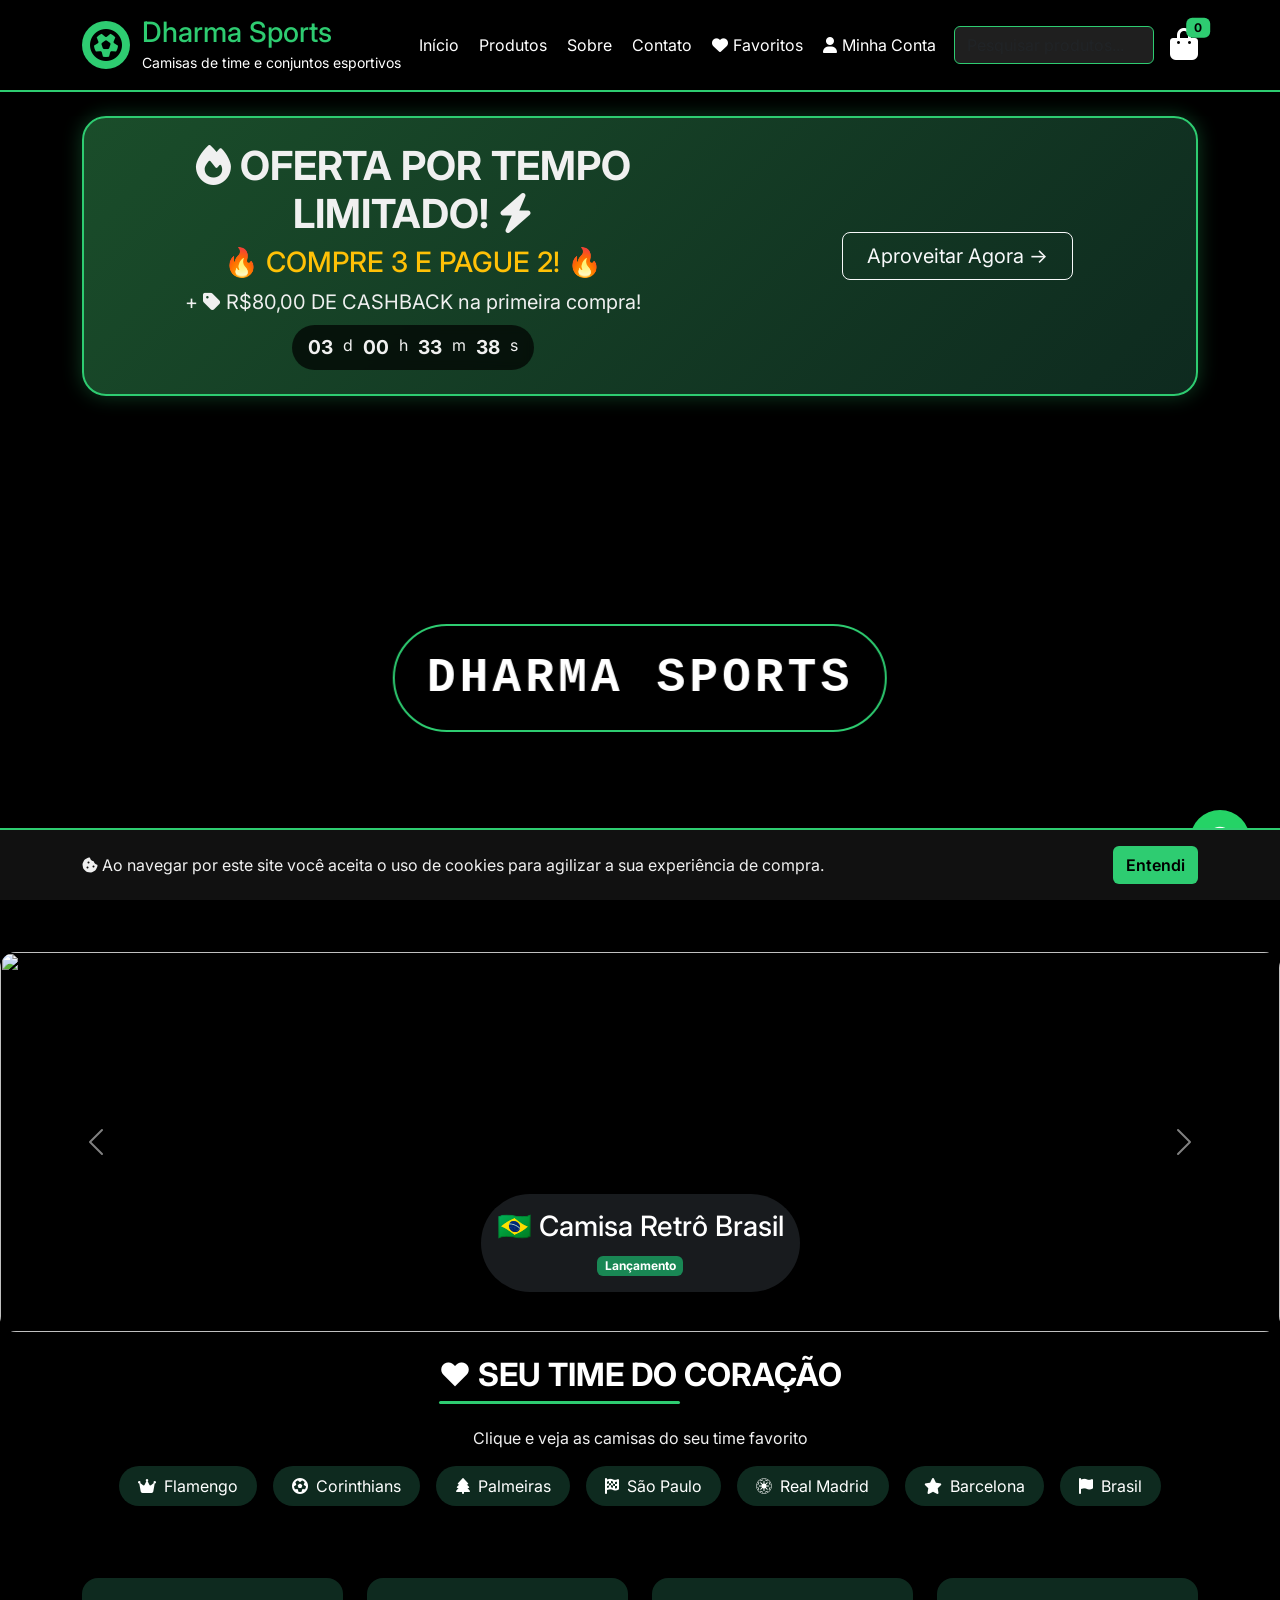
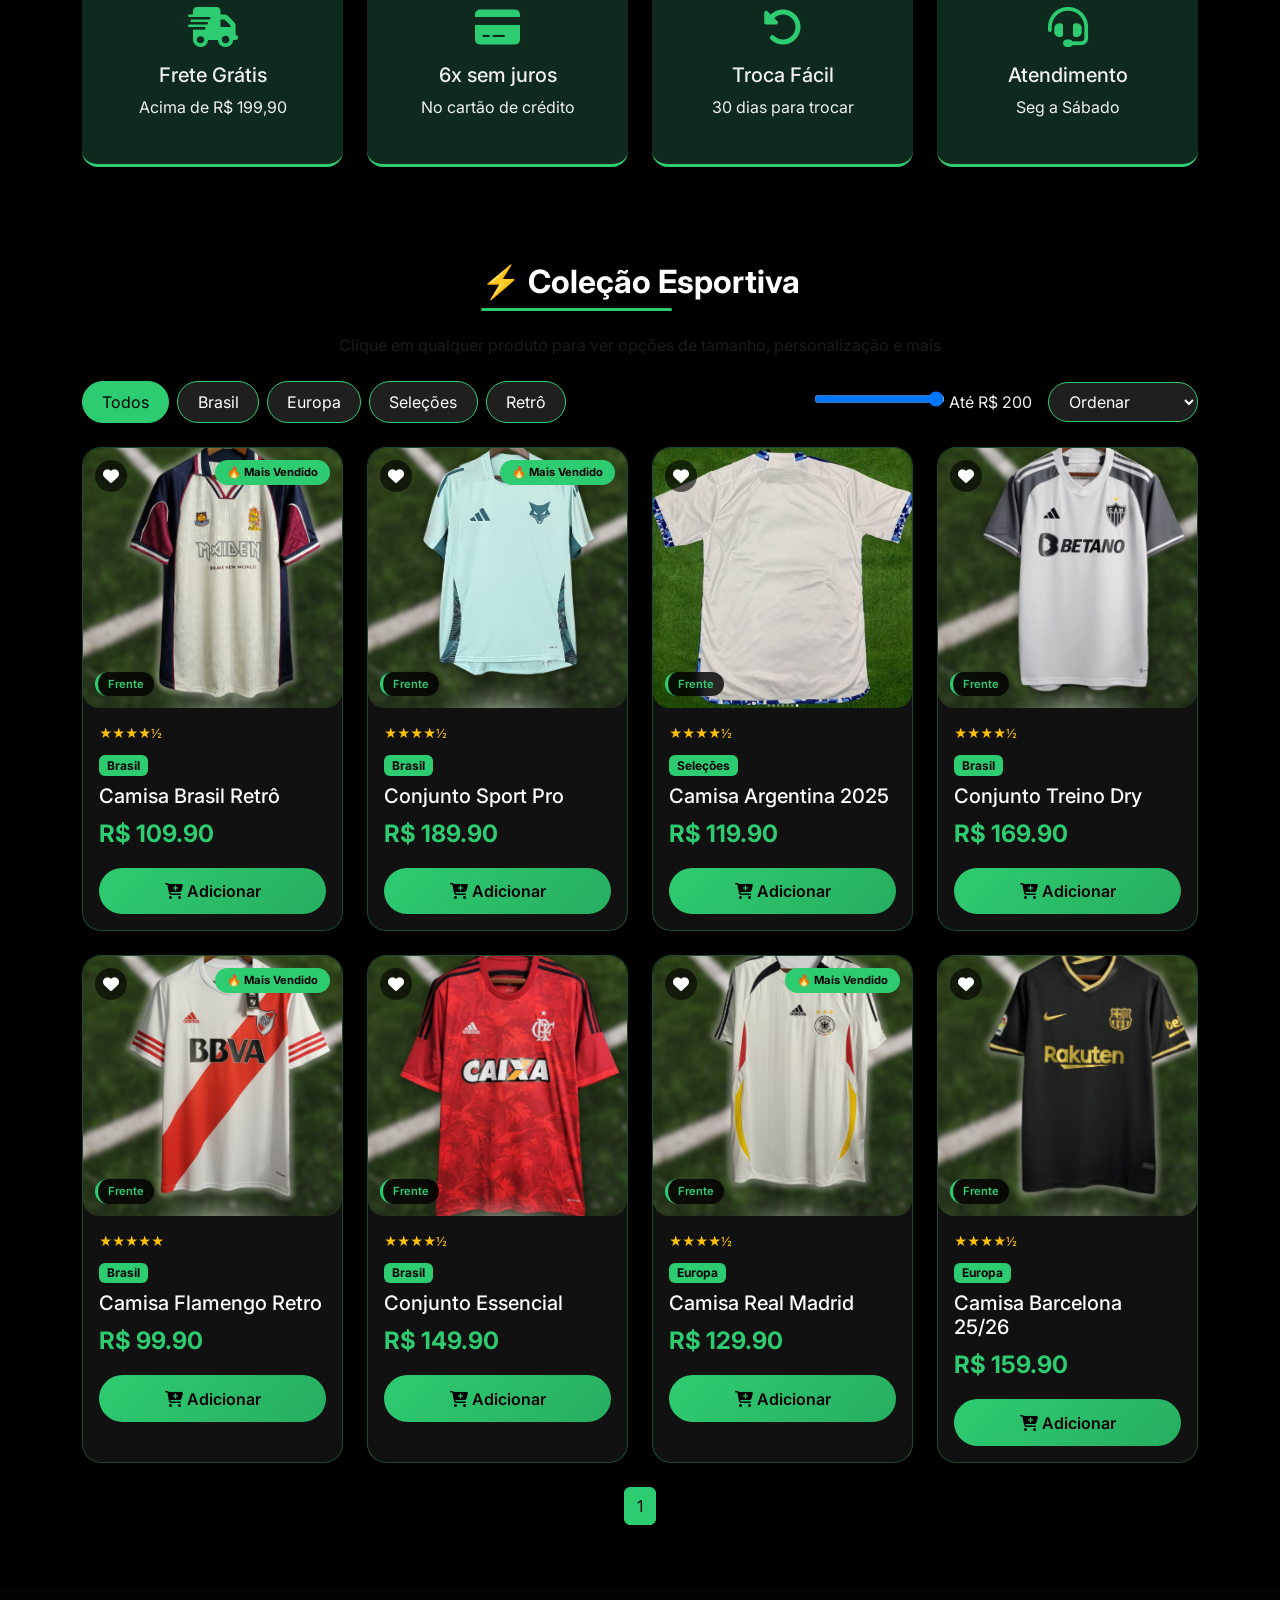
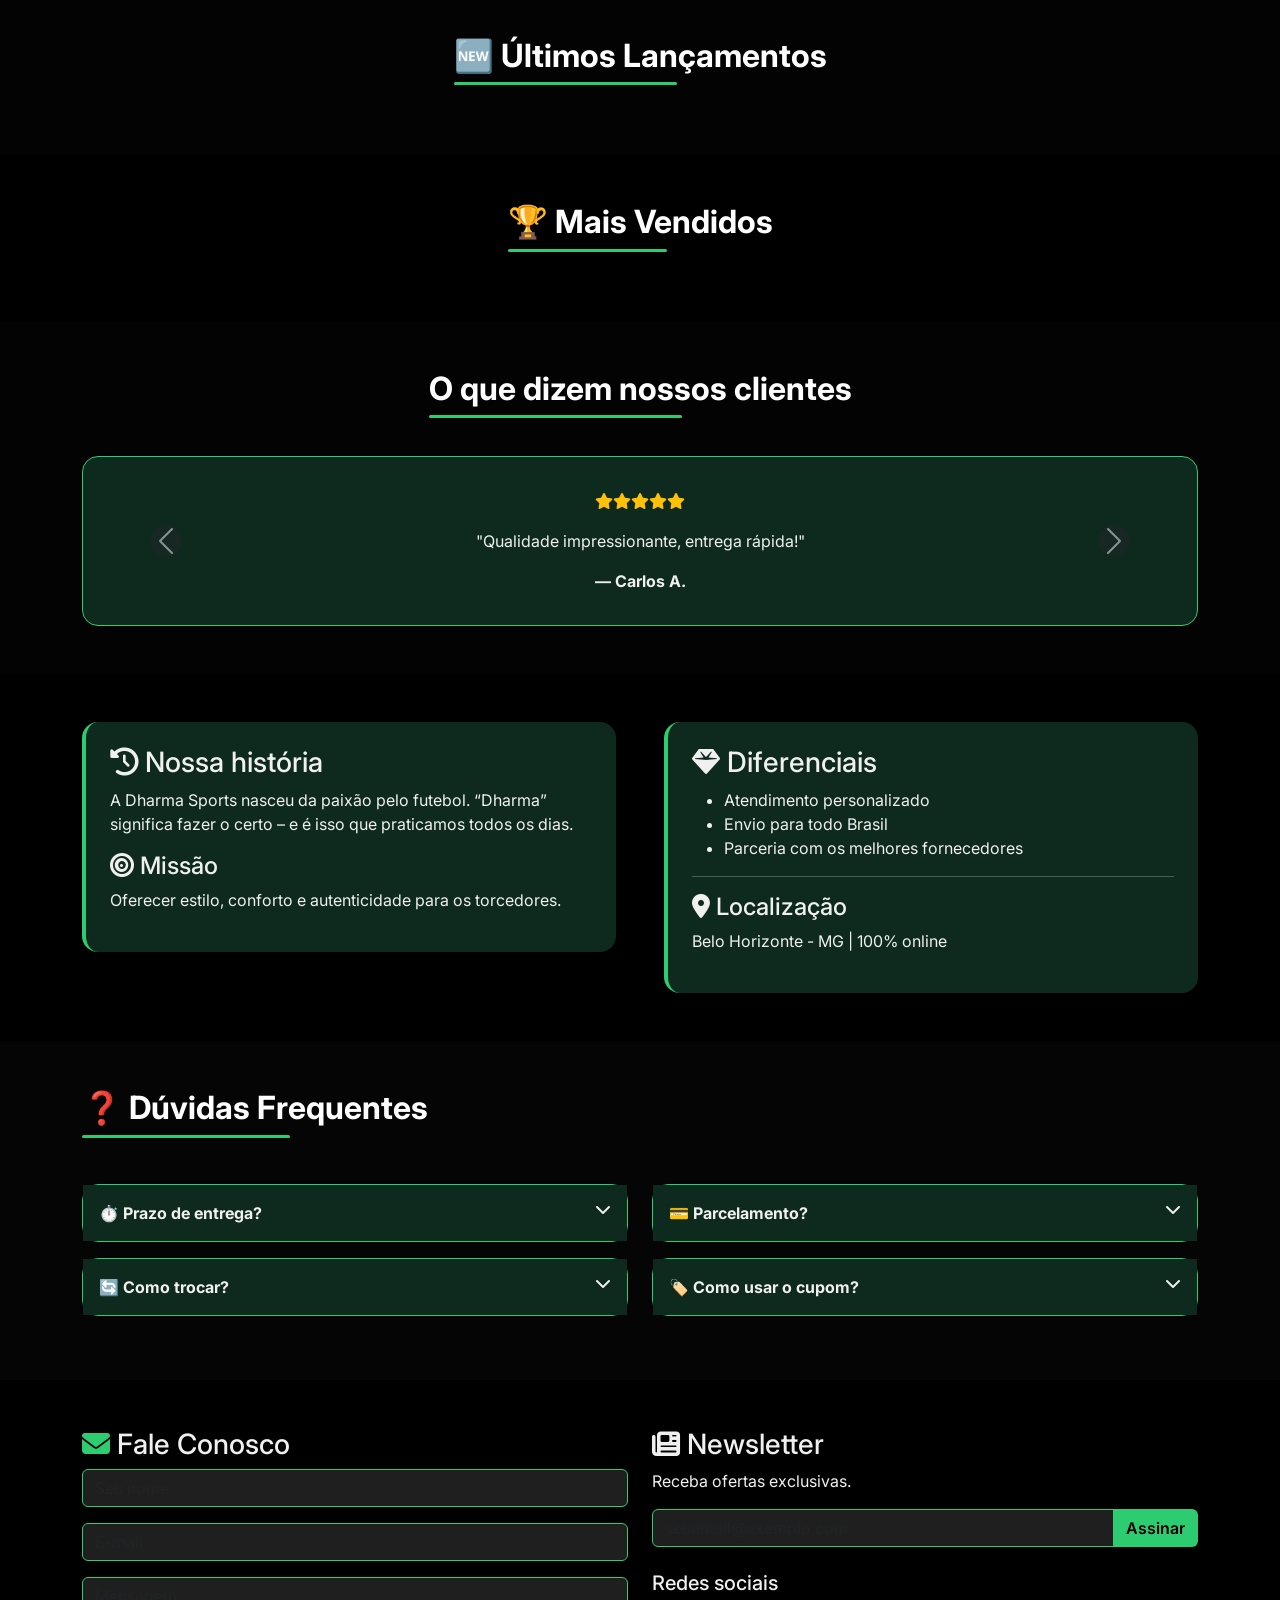
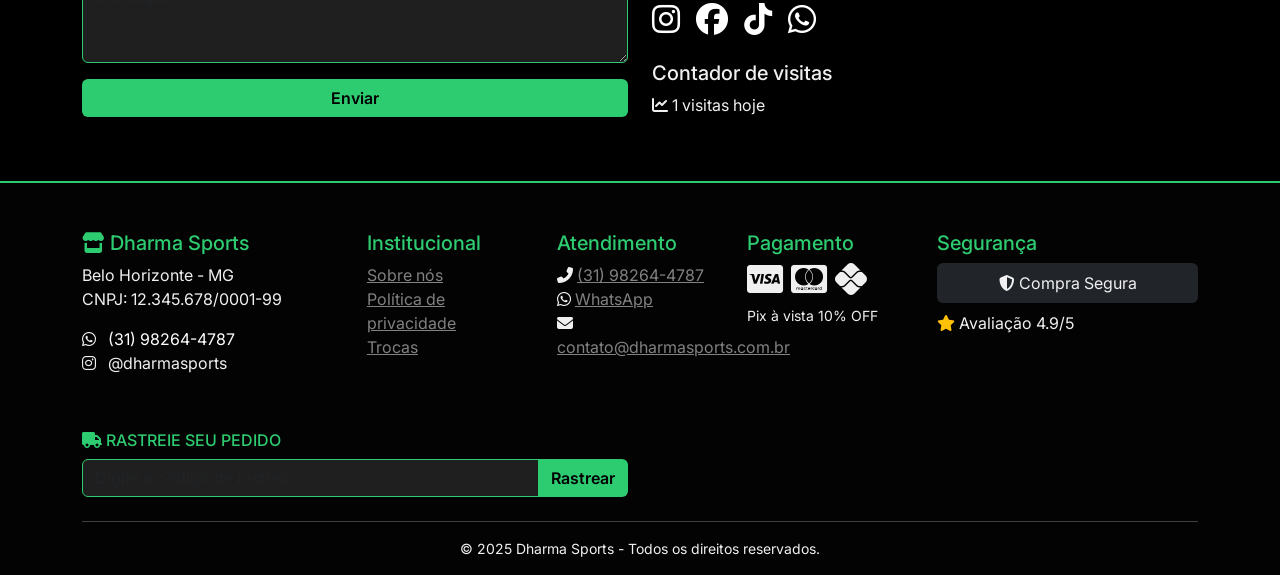
==== commit c0939b44: "Update index.html" ====
--- a/DharmaSports/index.html
+++ b/DharmaSports/index.html
@@ -1,749 +1,1228 @@
 <!DOCTYPE html>
 <html lang="pt-br">
 <head>
-    <meta charset="UTF-8">
-    <meta name="viewport" content="width=device-width, initial-scale=1.0, user-scalable=yes">
-    <title>Dharma Sports | Camisas de Time - Preto, Branco e Verde</title>
-    <!-- Bootstrap 5 CSS + Icons + Fonts -->
-    <link href="https://cdn.jsdelivr.net/npm/bootstrap@5.3.0-alpha1/dist/css/bootstrap.min.css" rel="stylesheet">
-    <!-- Bootstrap Icons -->
-    <link rel="stylesheet" href="https://cdn.jsdelivr.net/npm/bootstrap-icons@1.11.3/font/bootstrap-icons.min.css">
-    <!-- Swiper CSS para carrossel avançado -->
-    <link rel="stylesheet" href="https://cdn.jsdelivr.net/npm/swiper@11/swiper-bundle.min.css" />
-    <!-- Google Fonts -->
-    <link href="https://fonts.googleapis.com/css2?family=Inter:opsz,wght@14..32,300;14..32,400;14..32,600;14..32,700;14..32,800&display=swap" rel="stylesheet">
-    <style>
-        * {
-            margin: 0;
-            padding: 0;
-            box-sizing: border-box;
-        }
-
-        body {
-            font-family: 'Inter', sans-serif;
-            background-color: #f5f5f5;
-            overflow-x: hidden;
-        }
-
-        /* Cores principais: Preto (#000000), Branco (#FFFFFF), Verde (#00A86B) */
-        :root {
-            --dharma-black: #000000;
-            --dharma-white: #FFFFFF;
-            --dharma-green: #00A86B;
-            --dharma-green-dark: #1B5E2A;
-            --dharma-green-light: #4CAF50;
-            --dharma-gray: #1a1a1a;
-        }
-
-        /* Header com altura reduzida - menos padding */
-        .navbar-dharma {
-            background-color: var(--dharma-black);
-            padding: 0.4rem 1rem;
-            border-bottom: 2px solid var(--dharma-green);
-            box-shadow: 0 2px 12px rgba(0, 0, 0, 0.2);
-        }
-
-        .logo-dharma {
-            font-weight: 800;
-            font-size: 1.5rem;
-            letter-spacing: -0.5px;
-            color: var(--dharma-white);
-            text-decoration: none;
-            display: inline-flex;
-            align-items: center;
-            gap: 8px;
-        }
-
-        .logo-dharma i {
-            color: var(--dharma-green);
-            font-size: 1.6rem;
-        }
-
-        .logo-dharma span {
-            background: linear-gradient(135deg, #FFFFFF 0%, var(--dharma-green) 100%);
-            -webkit-background-clip: text;
-            background-clip: text;
-            color: transparent;
-            font-weight: 800;
-        }
-
-        /* Barra de busca estilo preto/branco/verde */
-        .search-wrapper {
-            width: 260px;
-        }
-        .search-wrapper .input-group {
-            border-radius: 40px;
-            overflow: hidden;
-            background: var(--dharma-white);
-            border: 1px solid var(--dharma-green);
-        }
-        .search-wrapper .form-control {
-            border: none;
-            background-color: var(--dharma-white);
-            font-size: 0.85rem;
-            padding: 0.45rem 1rem;
-            color: var(--dharma-black);
-        }
-        .search-wrapper .form-control:focus {
-            box-shadow: none;
-        }
-        .search-wrapper .form-control::placeholder {
-            color: #666;
-            font-size: 0.8rem;
-        }
-        .search-wrapper .btn-search {
-            background-color: var(--dharma-green);
-            border: none;
-            color: var(--dharma-white);
-            padding: 0 16px;
-            font-size: 0.9rem;
-        }
-        .search-wrapper .btn-search:hover {
-            background-color: var(--dharma-green-dark);
-        }
-
-        /* ícones do carrinho e contador - tamanho ajustado */
-        .cart-icon {
-            position: relative;
-            cursor: pointer;
-            background: var(--dharma-gray);
-            width: 42px;
-            height: 42px;
-            display: flex;
-            align-items: center;
-            justify-content: center;
-            border-radius: 50%;
-            transition: 0.2s;
-            margin-left: 12px;
-            border: 1px solid var(--dharma-green);
-        }
-        .cart-icon:hover {
-            background: var(--dharma-green);
-            transform: scale(1.03);
-        }
-        .cart-icon i {
-            color: var(--dharma-white);
-            font-size: 1.2rem;
-        }
-        .cart-count {
-            position: absolute;
-            top: -5px;
-            right: -5px;
-            background-color: var(--dharma-green);
-            color: var(--dharma-black);
-            font-size: 0.65rem;
-            font-weight: 800;
-            width: 20px;
-            height: 20px;
-            display: flex;
-            align-items: center;
-            justify-content: center;
-            border-radius: 50%;
-            box-shadow: 0 2px 5px rgba(0,0,0,0.2);
-            border: 1px solid var(--dharma-white);
-        }
-
-        /* Menu de navegação - compacto */
-        .nav-links {
-            gap: 1.5rem;
-        }
-        .nav-links .nav-link {
-            color: var(--dharma-white);
-            font-weight: 030;
-            font-size: 0.9rem;
-            transition: 0.2s;
-        }
-        .nav-links .nav-link:hover,
-        .nav-links .nav-link.active {
-            color: var(--dharma-green);
-        }
-
-        /* carrossel principal */
-        .hero-carousel {
-            display: none; /* Remover caixa preta */
-            margin-top: 0;
-            border-radius: 0 0 30px 30px;
-            overflow: hidden;
-            box-shadow: 0 10px 25px rgba(0, 0, 0, 0.15);
-            border-bottom: 3px solid var(--dharma-green);
-        }
-        .carousel-item img {
-            object-fit: cover;
-            height: 300px;
-            filter: brightness(0.85);
-            width: 100%;
-        }
-        .carousel-indicators button {
-            background-color: var(--dharma-white);
-        }
-        .carousel-indicators .active {
-            background-color: var(--dharma-green);
-        }
-
-        @media (max-width: 768px) {
-            .carousel-item img {
-                height: 280px;
-            }
-            .search-wrapper {
-                width: 160px;
-            }
-            .logo-dharma {
-                font-size: 1.2rem;
-            }
-            .logo-dharma i {
-                font-size: 1.3rem;
-            }
-            .nav-links {
-                gap: 0.8rem;
-            }
-        }
-
-        /* Seção de produtos - carrossel swiper */
-        /* TÍTULO REDUZIDO PELA METADE - menor tamanho e menos margem */
-        .section-title {
-            font-weight: 700;
-            margin-bottom: 0.8rem;
-            position: relative;
-            display: inline-block;
-            color: var(--dharma-black);
-            font-size: 1.2rem;
-            letter-spacing: 1px;
-        }
-        .section-title:after {
-            content: '';
-            position: absolute;
-            bottom: -6px;
-            left: 0;
-            width: 45px;
-            height: 3px;
-            background: var(--dharma-green);
-            border-radius: 3px;
-        }
-        
-        /* Container do cabeçalho da seção mais compacto */
-        .section-header {
-            margin-bottom: 1rem !important;
-        }
-        
-        /* Cards de produtos - SEM texto nas caixas, apenas imagem e preço */
-        .product-card {
-            background: var(--dharma-white);
-            border-radius: 20px;
-            transition: transform 0.3s, box-shadow 0.3s;
-            overflow: hidden;
-            border: none;
-            box-shadow: 0 5px 20px rgba(0, 0, 0, 0.08);
-            position: relative;
-            cursor: pointer;
-        }
-        .product-card:hover {
-            transform: translateY(-6px);
-            box-shadow: 0 20px 35px rgba(0, 168, 107, 0.2);
-            border-bottom: 3px solid var(--dharma-green);
-        }
-        .product-img {
-            height: 280px;
-            object-fit: cover;
-            width: 100%;
-            transition: 0.3s;
-            background: #1a1a1a;
-        }
-        .product-card:hover .product-img {
-            transform: scale(1.02);
-        }
-        .product-body {
-            padding: 0.8rem;
-            background: var(--dharma-white);
-            text-align: center;
-        }
-        /* Removido título, time - apenas preço e botão */
-        .product-price {
-            font-weight: 800;
-            font-size: 1.2rem;
-            color: var(--dharma-green);
-            margin: 0 0 6px 0;
-        }
-        .btn-add-cart {
-            background-color: var(--dharma-black);
-            border: none;
-            border-radius: 40px;
-            padding: 6px 12px;
-            font-weight: 600;
-            width: 100%;
-            transition: 0.2s;
-            color: var(--dharma-white);
-            font-size: 0.8rem;
-        }
-        .btn-add-cart:hover {
-            background-color: var(--dharma-green);
-            color: var(--dharma-black);
-        }
-        .badge-new {
-            position: absolute;
-            top: 12px;
-            left: 12px;
-            background-color: var(--dharma-green);
-            color: var(--dharma-black);
-            font-weight: 800;
-            padding: 4px 12px;
-            border-radius: 30px;
-            font-size: 0.65rem;
-            z-index: 2;
-            box-shadow: 0 2px 8px rgba(0,0,0,0.2);
-        }
-
-        /* Swiper carrossel estilização */
-        .products-swiper {
-            padding: 8px 5px 25px 5px;
-        }
-        .swiper-button-next,
-        .swiper-button-prev {
-            background-color: var(--dharma-black);
-            color: var(--dharma-green);
-            width: 36px;
-            height: 36px;
-            border-radius: 50%;
-            border: 1px solid var(--dharma-green);
-        }
-        .swiper-button-next:after,
-        .swiper-button-prev:after {
-            font-size: 1rem;
-            font-weight: bold;
-        }
-        .swiper-button-next:hover,
-        .swiper-button-prev:hover {
-            background-color: var(--dharma-green);
-            color: var(--dharma-black);
-        }
-        .swiper-pagination-bullet-active {
-            background-color: var(--dharma-green);
-        }
-        .swiper-pagination {
-            bottom: 0px !important;
-        }
-
-        /* Footer preto e verde */
-        footer {
-            background: var(--dharma-black);
-            color: #ccc;
-            margin-top: 50px;
-            padding: 35px 0 20px;
-            border-top: 3px solid var(--dharma-green);
-        }
-        footer h5, footer h6 {
-            color: var(--dharma-green);
-            font-weight: 700;
-            font-size: 0.95rem;
-        }
-        footer hr {
-            background-color: var(--dharma-green);
-            opacity: 0.3;
-            margin: 15px 0;
-        }
-        footer .small {
-            font-size: 0.7rem;
-        }
-
-        /* Offcanvas carrinho */
-        .offcanvas {
-            background-color: var(--dharma-black);
-            color: var(--dharma-white);
-        }
-        .offcanvas-header {
-            border-bottom-color: var(--dharma-green);
-            padding: 1rem;
-        }
-        .offcanvas-title {
-            color: var(--dharma-green);
-            font-weight: 700;
-            font-size: 1.1rem;
-        }
-        .cart-item-img {
-            width: 55px;
-            height: 55px;
-            object-fit: cover;
-            border-radius: 12px;
-            border: 1px solid var(--dharma-green);
-        }
-        .cart-total {
-            font-weight: 800;
-            font-size: 1.2rem;
-            color: var(--dharma-green);
-        }
-        .btn-checkout {
-            background: var(--dharma-green);
-            border: none;
-            font-weight: 700;
-            padding: 10px;
-            border-radius: 40px;
-            color: var(--dharma-black);
-        }
-        .btn-checkout:hover {
-            background: var(--dharma-green-dark);
-            color: var(--dharma-white);
-        }
-        .list-group-item {
-            background-color: var(--dharma-black);
-            color: var(--dharma-white);
-            border-bottom-color: #2a2a2a !important;
-            padding: 0.8rem 0 !important;
-        }
-        .btn-outline-success {
-            border-color: var(--dharma-green);
-            color: var(--dharma-green);
-            font-size: 0.75rem;
-            padding: 0.2rem 0.5rem;
-        }
-        .btn-outline-success:hover {
-            background-color: var(--dharma-green);
-            color: var(--dharma-black);
-        }
-        
-        /* Ajuste para o texto "Arraste para ver mais" menor */
-        .drag-text {
-            font-size: 0.7rem;
-            margin-bottom: 0;
-        }
-        
-        @media (max-width: 768px) {
-            .product-img {
-                height: 220px;
-            }
-            .section-title {
-                font-size: 1rem;
-            }
-            .drag-text {
-                font-size: 0.65rem;
-            }
-        }
-    </style>
+  <meta charset="UTF-8">
+  <meta name="viewport" content="width=device-width, initial-scale=1.0, user-scalable=yes">
+  <title>Dharma Sports | Camisas de Time e Conjuntos Esportivos</title>
+
+  <!-- Bootstrap 5 + Icons -->
+  <link href="https://cdn.jsdelivr.net/npm/bootstrap@5.3.2/dist/css/bootstrap.min.css" rel="stylesheet">
+  <link rel="stylesheet" href="https://cdnjs.cloudflare.com/ajax/libs/font-awesome/6.5.0/css/all.min.css">
+  
+  <!-- Google Fonts -->
+  <link href="https://fonts.googleapis.com/css2?family=Inter:opsz,wght@14..32,300;14..32,400;14..32,600;14..32,700&family=Poppins:wght@400;500;600;700&display=swap" rel="stylesheet">
+
+  <!-- AOS Animation -->
+  <link href="https://unpkg.com/aos@2.3.1/dist/aos.css" rel="stylesheet">
+
+  <!-- Toastify CSS -->
+  <link rel="stylesheet" href="https://cdn.jsdelivr.net/npm/toastify-js/src/toastify.min.css">
+
+  <!-- Slick Carousel -->
+  <link rel="stylesheet" type="text/css" href="https://cdnjs.cloudflare.com/ajax/libs/slick-carousel/1.8.1/slick.min.css"/>
+  <link rel="stylesheet" type="text/css" href="https://cdnjs.cloudflare.com/ajax/libs/slick-carousel/1.8.1/slick-theme.min.css"/>
+
+  <style>
+    * {
+      margin: 0;
+      padding: 0;
+      box-sizing: border-box;
+    }
+
+    body {
+      font-family: 'Inter', sans-serif;
+      background-color: #000000;
+      color: #f0f0f0;
+      scroll-behavior: smooth;
+      overflow-x: hidden;
+    }
+
+    /* Custom Scrollbar */
+    ::-webkit-scrollbar {
+      width: 8px;
+    }
+    ::-webkit-scrollbar-track {
+      background: #111;
+    }
+    ::-webkit-scrollbar-thumb {
+      background: #2ecc71;
+      border-radius: 10px;
+    }
+
+    /* BANNER ANIMADO COM dharma.png */
+    .banner-animado {
+      width: 100%;
+      height: 500px;
+      position: relative;
+      overflow: hidden;
+      background: #000000;
+      margin-top: 2rem;
+    }
+
+    .camada {
+      position: absolute;
+      width: 100%;
+      height: 200%;
+      background: url('dharma.png') repeat-y;
+      background-size: cover;
+    }
+
+    .camada1 {
+      animation: subir 20s linear infinite;
+    }
+
+    .camada2 {
+      animation: descer 20s linear infinite;
+      opacity: 1;
+    }
+
+    @keyframes subir {
+      0% { transform: translateY(0); }
+      100% { transform: translateY(-50%); }
+    }
+
+    @keyframes descer {
+      0% { transform: translateY(-50%); }
+      100% { transform: translateY(0); }
+    }
+
+    .banner-animado::before {
+      content: "DHARMA SPORTS";
+      position: absolute;
+      top: 50%;
+      left: 50%;
+      transform: translate(-50%, -50%);
+      font-size: 3rem;
+      font-weight: 800;
+      color: white;
+      text-shadow: 0 0 20px rgba(0, 0, 0, 0.5);
+      z-index: 2;
+      letter-spacing: 4px;
+      background: rgba(0, 0, 0, 0.5);
+      padding: 1rem 2rem;
+      border-radius: 60px;
+      backdrop-filter: blur(4px);
+      font-family: monospace;
+      border: 2px solid #2ecc71;
+    }
+
+    :root {
+      --primary-green: #2ecc71;
+      --primary-dark: #27ae60;
+      --card-bg: #111111;
+      --gradient-green: linear-gradient(135deg, #2ecc71, #27ae60);
+    }
+
+    .section-title {
+      font-size: 2rem;
+      font-weight: 700;
+      margin-bottom: 2rem;
+      position: relative;
+      display: inline-block;
+      color: #ffffff;
+    }
+
+    .section-title:after {
+      content: '';
+      position: absolute;
+      bottom: -10px;
+      left: 0;
+      width: 60%;
+      height: 3px;
+      background: var(--primary-green);
+      border-radius: 4px;
+    }
+
+    /* Cards de produto */
+    .product-card {
+      transition: transform 0.3s ease, box-shadow 0.3s ease;
+      border: 1px solid rgba(46, 204, 113, 0.3);
+      border-radius: 1.2rem;
+      overflow: hidden;
+      background: var(--card-bg);
+      box-shadow: 0 8px 20px rgba(0, 0, 0, 0.3);
+      position: relative;
+    }
+
+    .product-card:hover {
+      transform: translateY(-6px);
+      box-shadow: 0 20px 30px rgba(46, 204, 113, 0.2);
+      border-color: var(--primary-green);
+    }
+
+    .product-img {
+      position: relative;
+      background: #1a1a1a;
+      height: 260px;
+      display: flex;
+      align-items: center;
+      justify-content: center;
+      overflow: hidden;
+      border-radius: 1rem;
+      cursor: pointer;
+    }
+
+    .front-img, .back-img {
+      position: absolute;
+      top: 0;
+      left: 0;
+      width: 100%;
+      height: 100%;
+      object-fit: cover;
+      transition: opacity 0.35s ease, transform 0.3s ease;
+      pointer-events: none;
+    }
+
+    .front-img { opacity: 1; z-index: 2; }
+    .back-img { opacity: 0; z-index: 1; }
+    .product-img:hover .front-img { opacity: 0; }
+    .product-img:hover .back-img { opacity: 1; transform: scale(1.03); }
+    .product-img:hover .front-img { transform: scale(1.03); }
+
+    .img-badge {
+      position: absolute;
+      bottom: 12px;
+      left: 12px;
+      background: rgba(0, 0, 0, 0.8);
+      backdrop-filter: blur(4px);
+      color: var(--primary-green);
+      font-size: 0.7rem;
+      font-weight: 600;
+      padding: 4px 10px;
+      border-radius: 30px;
+      z-index: 10;
+      border-left: 3px solid #2ecc71;
+      pointer-events: none;
+    }
+
+    .product-badge {
+      position: absolute;
+      top: 12px;
+      right: 12px;
+      background: #2ecc71;
+      color: #000;
+      padding: 4px 12px;
+      border-radius: 30px;
+      font-size: 0.7rem;
+      font-weight: bold;
+      z-index: 11;
+    }
+
+    .btn-add-cart {
+      background: var(--gradient-green);
+      border: none;
+      padding: 0.7rem;
+      border-radius: 60px;
+      font-weight: 600;
+      transition: 0.2s;
+      width: 100%;
+      color: #000;
+    }
+
+    .btn-add-cart:hover {
+      background: #ffffff;
+      transform: scale(1.02);
+    }
+
+    /* Filtros e ordenação */
+    .filter-btn {
+      background: #1f1f1f;
+      border: 1px solid #2ecc71;
+      padding: 0.5rem 1.2rem;
+      border-radius: 40px;
+      color: #fff;
+      transition: 0.2s;
+    }
+    .filter-btn.active {
+      background: var(--primary-green);
+      color: #000;
+    }
+    .sort-select {
+      background: #1f1f1f;
+      border: 1px solid #2ecc71;
+      color: white;
+      border-radius: 40px;
+      padding: 0.5rem 1rem;
+    }
+
+    /* Carrinho sidebar - NOVO DESIGN */
+    .cart-sidebar {
+      position: fixed;
+      top: 0;
+      right: -100%;
+      width: 100%;
+      max-width: 450px;
+      height: 100vh;
+      background: #0a0a0a;
+      box-shadow: -5px 0 30px rgba(0, 0, 0, 0.7);
+      z-index: 1050;
+      transition: 0.3s cubic-bezier(0.2, 0.9, 0.4, 1.1);
+      display: flex;
+      flex-direction: column;
+      border-left: 3px solid var(--primary-green);
+    }
+    .cart-sidebar.open { right: 0; }
+    .cart-header {
+      border-bottom: 1px solid #2ecc71;
+      padding: 1.2rem;
+      background: #000;
+      display: flex;
+      justify-content: space-between;
+      align-items: center;
+    }
+    .cart-items {
+      flex: 1;
+      overflow-y: auto;
+      padding: 1rem;
+    }
+    .cart-item {
+      background: #1a1a1a;
+      border-radius: 1rem;
+      padding: 0.8rem;
+      margin-bottom: 1rem;
+      display: flex;
+      gap: 1rem;
+      align-items: center;
+      border: 1px solid rgba(46,204,113,0.3);
+      transition: 0.2s;
+    }
+    .cart-item:hover {
+      border-color: #2ecc71;
+      transform: translateX(-4px);
+    }
+    .cart-item-img {
+      width: 65px;
+      height: 65px;
+      background: #2c2c2c;
+      border-radius: 12px;
+      display: flex;
+      align-items: center;
+      justify-content: center;
+      font-size: 2rem;
+      color: var(--primary-green);
+    }
+    .cart-qty button {
+      background: #2c2c2c;
+      border: none;
+      width: 30px;
+      height: 30px;
+      border-radius: 8px;
+      color: white;
+      transition: 0.1s;
+    }
+    .cart-qty button:hover {
+      background: #2ecc71;
+      color: black;
+    }
+    .cart-footer {
+      border-top: 1px solid #2ecc71;
+      padding: 1.2rem;
+      background: #0a0a0a;
+    }
+    .overlay-cart {
+      position: fixed;
+      top: 0;
+      left: 0;
+      width: 100%;
+      height: 100%;
+      background: rgba(0, 0, 0, 0.8);
+      backdrop-filter: blur(5px);
+      z-index: 1040;
+      visibility: hidden;
+      opacity: 0;
+      transition: 0.2s;
+    }
+    .overlay-cart.active { visibility: visible; opacity: 1; }
+
+    /* Botão finalizar compra */
+    .btn-checkout {
+      background: var(--gradient-green);
+      border: none;
+      padding: 12px;
+      font-weight: bold;
+      border-radius: 40px;
+      color: #000;
+      transition: 0.2s;
+    }
+    .btn-checkout:hover {
+      background: white;
+      transform: scale(1.02);
+    }
+
+    /* Componentes extras */
+    .advantage-item {
+      text-align: center;
+      padding: 1.8rem;
+      background: #0e2a1f;
+      border-radius: 1rem;
+      transition: 0.3s;
+      border-bottom: 3px solid var(--primary-green);
+    }
+    .advantage-item:hover { transform: translateY(-5px); background: #1a3a2a; }
+    .advantage-item i { font-size: 2.5rem; color: var(--primary-green); margin-bottom: 1rem; }
+
+    .testimonial-card {
+      background: #0e2a1f;
+      border-radius: 1rem;
+      padding: 2rem;
+      text-align: center;
+      border: 1px solid #2ecc71;
+    }
+
+    .promo-banner {
+      background: linear-gradient(135deg, #1a4d2a, #0e2a1f);
+      border-radius: 1.5rem;
+      border: 2px solid #2ecc71;
+      box-shadow: 0 0 20px rgba(46,204,113,0.3);
+      position: relative;
+      overflow: hidden;
+      margin-bottom: 2rem;
+    }
+
+    .btn-dark-custom {
+      background: var(--primary-green);
+      color: #000;
+      font-weight: 600;
+    }
+    .btn-dark-custom:hover { background: #fff; color: #000; }
+
+    .whatsapp-float {
+      position: fixed;
+      bottom: 30px;
+      right: 30px;
+      background-color: #25d366;
+      color: white;
+      width: 60px;
+      height: 60px;
+      border-radius: 50%;
+      font-size: 30px;
+      display: flex;
+      align-items: center;
+      justify-content: center;
+      z-index: 1030;
+      animation: pulse 1.5s infinite;
+      text-decoration: none;
+    }
+    @keyframes pulse {
+      0% { box-shadow: 0 0 0 0 rgba(37,211,102,0.7); }
+      70% { box-shadow: 0 0 0 15px rgba(37,211,102,0); }
+      100% { box-shadow: 0 0 0 0 rgba(37,211,102,0); }
+    }
+
+    .back-to-top {
+      position: fixed;
+      bottom: 100px;
+      right: 30px;
+      background: var(--primary-green);
+      width: 45px;
+      height: 45px;
+      border-radius: 50%;
+      display: none;
+      align-items: center;
+      justify-content: center;
+      cursor: pointer;
+      z-index: 1020;
+      color: black;
+    }
+
+    .faq-item {
+      background: #111;
+      border-radius: 1rem;
+      margin-bottom: 1rem;
+      border: 1px solid #2ecc71;
+    }
+    .faq-question {
+      background: #0e2a1f;
+      padding: 1rem;
+      cursor: pointer;
+      font-weight: bold;
+    }
+    .faq-answer { padding: 1rem; display: none; border-top: 1px solid #2ecc71; }
+
+    input, textarea {
+      background: #1f1f1f !important;
+      border: 1px solid #2ecc71 !important;
+      color: white !important;
+    }
+    .form-control:focus {
+      border-color: #2ecc71 !important;
+      box-shadow: 0 0 0 0.2rem rgba(46,204,113,0.25);
+    }
+
+    .logo-circle {
+      width: 48px;
+      height: 48px;
+      background: #2ecc71;
+      border-radius: 50%;
+      display: flex;
+      align-items: center;
+      justify-content: center;
+      margin-right: 12px;
+    }
+
+    /* Cookie banner */
+    .cookie-banner {
+      position: fixed;
+      bottom: 0;
+      left: 0;
+      right: 0;
+      background: #111;
+      border-top: 2px solid #2ecc71;
+      padding: 1rem;
+      z-index: 1100;
+      transform: translateY(100%);
+      transition: transform 0.3s ease;
+    }
+    .cookie-banner.show {
+      transform: translateY(0);
+    }
+
+    /* Heart team */
+    .heart-team {
+      background: #0e2a1f;
+      border-radius: 60px;
+      padding: 0.5rem 1.2rem;
+      display: inline-flex;
+      align-items: center;
+      gap: 8px;
+      transition: 0.2s;
+      color: white;
+      text-decoration: none;
+    }
+    .heart-team:hover {
+      background: #2ecc71;
+      color: #000;
+    }
+
+    /* Countdown timer */
+    .countdown-timer {
+      background: rgba(0,0,0,0.7);
+      backdrop-filter: blur(4px);
+      padding: 8px 16px;
+      border-radius: 50px;
+      display: inline-flex;
+      gap: 10px;
+    }
+    .countdown-timer span {
+      font-size: 1.2rem;
+      font-weight: bold;
+    }
+
+    /* Slick custom */
+    .slick-prev, .slick-next {
+      background: #2ecc71 !important;
+      border-radius: 50%;
+      width: 40px;
+      height: 40px;
+      z-index: 1;
+    }
+    .slick-prev:before, .slick-next:before {
+      color: black !important;
+    }
+    .product-slide {
+      padding: 10px;
+    }
+
+    /* Animações */
+    @keyframes shake {
+      0%, 100% { transform: translateX(0); }
+      25% { transform: translateX(-5px); }
+      75% { transform: translateX(5px); }
+    }
+    .shake-animation {
+      animation: shake 0.3s ease-in-out;
+    }
+
+    /* Estrelas de avaliação */
+    .rating-stars {
+      color: #ffc107;
+      font-size: 0.8rem;
+      margin-bottom: 0.5rem;
+    }
+
+    /* Botão favorito */
+    .favorite-btn {
+      position: absolute;
+      top: 12px;
+      left: 12px;
+      background: rgba(0,0,0,0.6);
+      border-radius: 50%;
+      width: 32px;
+      height: 32px;
+      display: flex;
+      align-items: center;
+      justify-content: center;
+      cursor: pointer;
+      z-index: 12;
+      transition: 0.2s;
+      color: #fff;
+    }
+    .favorite-btn.active {
+      color: #ff4757;
+    }
+
+    /* Range slider */
+    .price-range {
+      width: 100%;
+      margin: 10px 0;
+    }
+
+    /* Paginação */
+    .pagination .page-item .page-link {
+      background: #1f1f1f;
+      border-color: #2ecc71;
+      color: white;
+    }
+    .pagination .page-item.active .page-link {
+      background: #2ecc71;
+      border-color: #2ecc71;
+      color: black;
+    }
+
+    /* Botões de navegação novos */
+    .nav-link-custom {
+      color: #fff;
+      text-decoration: none;
+      transition: 0.2s;
+      display: inline-flex;
+      align-items: center;
+      gap: 5px;
+    }
+    .nav-link-custom:hover {
+      color: #2ecc71;
+    }
+  </style>
 </head>
 <body>
 
-<!-- HEADER com altura reduzida -->
-<header>
-    <nav class="navbar navbar-expand-lg navbar-dharma">
-        <div class="container-fluid px-3 px-lg-5">
-            <a class="navbar-brand logo-dharma" href="#">
-                <i class="bi bi-shield-fill-check"></i>
-                <span>DHARMA SPORTS</span>
-            </a>
-
-            <button class="navbar-toggler" type="button" data-bs-toggle="collapse" data-bs-target="#navbarMain" style="background-color: var(--dharma-green); padding: 4px 8px;">
-                <span class="navbar-toggler-icon" style="font-size: 0.8rem;"></span>
-            </button>
-
-            <div class="collapse navbar-collapse" id="navbarMain">
-                <ul class="navbar-nav mx-auto mb-2 mb-lg-0 nav-links">
-                    <li class="nav-item"><a class="nav-link active" href="#">INÍCIO</a></li>
-                    <li class="nav-item"><a class="nav-link" href="#">LANÇAMENTOS</a></li>
-                    <li class="nav-item"><a class="nav-link" href="#">TIMES</a></li>
-                    <li class="nav-item"><a class="nav-link" href="#">LIMITADA</a></li>
-                </ul>
+<!-- HEADER com novos botões -->
+<header class="bg-black text-white py-3 position-sticky top-0 z-3 shadow" style="border-bottom: 2px solid #2ecc71;">
+  <div class="container d-flex justify-content-between align-items-center flex-wrap">
+    <div class="d-flex align-items-center">
+      <div class="logo-circle"><i class="fas fa-futbol fa-2x" style="color:#000;"></i></div>
+      <div>
+        <h1 class="h3 mb-0" style="color: #2ecc71;">Dharma Sports</h1>
+        <small>Camisas de time e conjuntos esportivos</small>
+      </div>
+    </div>
+    <nav>
+      <a href="#inicio" class="nav-link-custom mx-2">Início</a>
+      <a href="#produtos" class="nav-link-custom mx-2">Produtos</a>
+      <a href="#sobre" class="nav-link-custom mx-2">Sobre</a>
+      <a href="#contato" class="nav-link-custom mx-2">Contato</a>
+      <!-- NOVOS BOTÕES -->
+      <a href="#" id="favoritesNavBtn" class="nav-link-custom mx-2"><i class="fas fa-heart"></i> Favoritos</a>
+      <a href="#" id="accountNavBtn" class="nav-link-custom mx-2"><i class="fas fa-user"></i> Minha Conta</a>
+    </nav>
+    <div class="d-flex align-items-center gap-3">
+      <input type="text" id="searchInput" class="form-control" placeholder="Pesquisar produtos..." style="width: 200px;">
+      <div class="position-relative" id="cartIcon" style="cursor: pointer;">
+        <i class="fas fa-shopping-bag fa-2x text-white"></i>
+        <span class="badge bg-warning position-absolute top-0 start-100 translate-middle cart-count" id="cartCount" style="background-color: #2ecc71 !important; color: black;">0</span>
+      </div>
+    </div>
+  </div>
+</header>
+
+<!-- Modal de Minha Conta -->
+<div class="modal fade" id="accountModal" tabindex="-1">
+  <div class="modal-dialog">
+    <div class="modal-content bg-dark text-white">
+      <div class="modal-header">
+        <h5 class="modal-title"><i class="fas fa-user-circle"></i> Minha Conta</h5>
+        <button type="button" class="btn-close btn-close-white" data-bs-dismiss="modal"></button>
+      </div>
+      <div class="modal-body">
+        <ul class="nav nav-tabs" id="accountTab" role="tablist">
+          <li class="nav-item" role="presentation">
+            <button class="nav-link active text-dark" id="login-tab" data-bs-toggle="tab" data-bs-target="#login" type="button" role="tab">Login</button>
+          </li>
+          <li class="nav-item" role="presentation">
+            <button class="nav-link text-dark" id="register-tab" data-bs-toggle="tab" data-bs-target="#register" type="button" role="tab">Cadastrar</button>
+          </li>
+        </ul>
+        <div class="tab-content mt-3">
+          <div class="tab-pane fade show active" id="login" role="tabpanel">
+            <input type="email" id="loginEmail" class="form-control mb-2" placeholder="E-mail">
+            <input type="password" id="loginPassword" class="form-control mb-2" placeholder="Senha">
+            <button class="btn btn-dark-custom w-100" id="doLogin">Entrar</button>
+          </div>
+          <div class="tab-pane fade" id="register" role="tabpanel">
+            <input type="text" id="regName" class="form-control mb-2" placeholder="Nome completo">
+            <input type="email" id="regEmail" class="form-control mb-2" placeholder="E-mail">
+            <input type="password" id="regPassword" class="form-control mb-2" placeholder="Senha">
+            <button class="btn btn-dark-custom w-100" id="doRegister">Cadastrar</button>
+          </div>
+        </div>
+      </div>
+    </div>
+  </div>
+</div>
+
+<!-- PROMOÇÃO COMPRE 3 PAGUE 2 COM CONTADOR -->
+<div class="container mt-4">
+  <div class="promo-banner text-center p-4" data-aos="fade-up">
+    <div class="row align-items-center">
+      <div class="col-md-7">
+        <h2 class="fw-bold display-6"><i class="fas fa-fire"></i> OFERTA POR TEMPO LIMITADO! <i class="fas fa-bolt"></i></h2>
+        <h3 class="text-warning">🔥 COMPRE 3 E PAGUE 2! 🔥</h3>
+        <p class="mb-2 fs-5">+ <i class="fas fa-tag"></i> R$80,00 DE CASHBACK na primeira compra!</p>
+        <div class="countdown-timer" id="countdownTimer">
+          <span id="days">00</span>d <span id="hours">00</span>h <span id="minutes">00</span>m <span id="seconds">00</span>s
+        </div>
+      </div>
+      <div class="col-md-5">
+        <a href="#produtos" class="btn btn-outline-light btn-lg px-4">Aproveitar Agora →</a>
+      </div>
+    </div>
+  </div>
+</div>
+
+<!-- BANNER ANIMADO -->
+<section class="banner-animado">
+  <div class="camada camada1"></div>
+  <div class="camada camada2"></div>
+</section>
+
+<!-- CARROSSEL PRINCIPAL (igual) -->
+<section id="inicio" class="mt-4">
+  <div id="carouselExample" class="carousel slide" data-bs-ride="carousel">
+    <div class="carousel-inner rounded-4 overflow-hidden shadow">
+      <div class="carousel-item active"><img src="https://placehold.co/1600x500/111111/2ecc71?text=⚡+CAMISA+RETRÔ+BRASIL+⚡" class="d-block w-100" style="height:380px; object-fit:cover;"><div class="carousel-caption d-none d-md-block"><div class="bg-dark bg-opacity-75 d-inline-block p-3 rounded-pill"><h3>🇧🇷 Camisa Retrô Brasil</h3><span class="badge bg-success">Lançamento</span></div></div></div>
+      <div class="carousel-item"><img src="https://placehold.co/1600x500/1e2a1e/2ecc71?text=🔥+CONJUNTO+SPORT+PRO+🔥" class="d-block w-100" style="height:380px; object-fit:cover;"><div class="carousel-caption d-none d-md-block"><div class="bg-dark bg-opacity-75 d-inline-block p-3 rounded-pill"><h3>🏋️ Conjunto Sport Pro</h3><span class="badge bg-warning text-dark">Mais vendido</span></div></div></div>
+      <div class="carousel-item"><img src="https://placehold.co/1600x500/0a3d1a/2ecc71?text=⚽+KIT+TORCEDOR+OFICIAL+⚽" class="d-block w-100" style="height:380px; object-fit:cover;"><div class="carousel-caption d-none d-md-block"><div class="bg-dark bg-opacity-75 d-inline-block p-3 rounded-pill"><h3>🎽 Kit Torcedor Premium</h3><span class="badge bg-info">Frete Grátis</span></div></div></div>
+    </div>
+    <button class="carousel-control-prev" type="button" data-bs-target="#carouselExample" data-bs-slide="prev"><span class="carousel-control-prev-icon"></span></button>
+    <button class="carousel-control-next" type="button" data-bs-target="#carouselExample" data-bs-slide="next"><span class="carousel-control-next-icon"></span></button>
+  </div>
+</section>
+
+<!-- SEU TIME DO CORAÇÃO -->
+<section class="container py-4">
+  <div class="text-center mb-3">
+    <h3 class="section-title mx-auto" style="display: table;">❤️ SEU TIME DO CORAÇÃO</h3>
+    <p>Clique e veja as camisas do seu time favorito</p>
+  </div>
+  <div class="d-flex flex-wrap justify-content-center gap-3">
+    <a href="#" class="heart-team" data-team="Flamengo"><i class="fas fa-crown"></i> Flamengo</a>
+    <a href="#" class="heart-team" data-team="Corinthians"><i class="fas fa-futbol"></i> Corinthians</a>
+    <a href="#" class="heart-team" data-team="Palmeiras"><i class="fas fa-tree"></i> Palmeiras</a>
+    <a href="#" class="heart-team" data-team="São Paulo"><i class="fas fa-flag-checkered"></i> São Paulo</a>
+    <a href="#" class="heart-team" data-team="Real Madrid"><i class="fab fa-galactic-republic"></i> Real Madrid</a>
+    <a href="#" class="heart-team" data-team="Barcelona"><i class="fas fa-star"></i> Barcelona</a>
+    <a href="#" class="heart-team" data-team="Seleção Brasileira"><i class="fas fa-flag"></i> Brasil</a>
+  </div>
+</section>
+
+<!-- VANTAGENS -->
+<section class="container py-5">
+  <div class="row g-4">
+    <div class="col-md-3 col-sm-6" data-aos="fade-up"><div class="advantage-item"><i class="fas fa-truck-fast"></i><h5>Frete Grátis</h5><p>Acima de R$ 199,90</p></div></div>
+    <div class="col-md-3 col-sm-6" data-aos="fade-up" data-aos-delay="100"><div class="advantage-item"><i class="fas fa-credit-card"></i><h5>6x sem juros</h5><p>No cartão de crédito</p></div></div>
+    <div class="col-md-3 col-sm-6" data-aos="fade-up" data-aos-delay="200"><div class="advantage-item"><i class="fas fa-undo-alt"></i><h5>Troca Fácil</h5><p>30 dias para trocar</p></div></div>
+    <div class="col-md-3 col-sm-6" data-aos="fade-up" data-aos-delay="300"><div class="advantage-item"><i class="fas fa-headset"></i><h5>Atendimento</h5><p>Seg a Sábado</p></div></div>
+  </div>
+</section>
+
+<!-- PRODUTOS (com filtro de preço e favoritos) -->
+<section id="produtos" class="container py-5">
+  <div class="text-center mb-4" data-aos="fade-up">
+    <h2 class="section-title">⚡ Coleção Esportiva</h2>
+    <p class="text-muted">Clique em qualquer produto para ver opções de tamanho, personalização e mais</p>
+  </div>
+  <div class="filter-bar d-flex justify-content-between flex-wrap gap-2 mb-4">
+    <div class="filter-buttons d-flex flex-wrap gap-2">
+      <button class="filter-btn active" data-category="todos">Todos</button>
+      <button class="filter-btn" data-category="Brasil">Brasil</button>
+      <button class="filter-btn" data-category="Europa">Europa</button>
+      <button class="filter-btn" data-category="Seleções">Seleções</button>
+      <button class="filter-btn" data-category="Retrô">Retrô</button>
+    </div>
+    <div class="d-flex gap-3 align-items-center">
+      <div><input type="range" id="priceRange" min="0" max="200" step="10" value="200"> <span id="priceValue">Até R$ 200</span></div>
+      <select id="sortSelect" class="sort-select"><option value="default">Ordenar</option><option value="price_asc">Menor preço</option><option value="price_desc">Maior preço</option></select>
+    </div>
+  </div>
+  <div class="row g-4" id="productGrid"></div>
+  <div class="d-flex justify-content-center mt-4">
+    <nav><ul class="pagination" id="pagination"></ul></nav>
+  </div>
+</section>
+
+<!-- ÚLTIMOS LANÇAMENTOS (carrossel) -->
+<section class="py-5" style="background:#030303;">
+  <div class="container">
+    <h2 class="text-center section-title mx-auto" style="display: table;">🆕 Últimos Lançamentos</h2>
+    <div class="slick-carousel" id="latestProducts"></div>
+  </div>
+</section>
+
+<!-- MAIS VENDIDOS (carrossel) -->
+<section class="py-5">
+  <div class="container">
+    <h2 class="text-center section-title mx-auto" style="display: table;">🏆 Mais Vendidos</h2>
+    <div class="slick-carousel" id="bestSellers"></div>
+  </div>
+</section>
+
+<!-- DEPOIMENTOS -->
+<section class="py-5" style="background:#030303;">
+  <div class="container"><h2 class="text-center mb-5 section-title mx-auto" style="display: table;">O que dizem nossos clientes</h2>
+    <div id="testimonialCarousel" class="carousel slide" data-bs-ride="carousel"><div class="carousel-inner"><div class="carousel-item active"><div class="testimonial-card"><i class="fas fa-star text-warning"></i><i class="fas fa-star text-warning"></i><i class="fas fa-star text-warning"></i><i class="fas fa-star text-warning"></i><i class="fas fa-star text-warning"></i><p class="mt-3">"Qualidade impressionante, entrega rápida!"</p><strong>— Carlos A.</strong></div></div><div class="carousel-item"><div class="testimonial-card"><i class="fas fa-star text-warning"></i><i class="fas fa-star text-warning"></i><i class="fas fa-star text-warning"></i><i class="fas fa-star text-warning"></i><i class="fas fa-star text-warning"></i><p class="mt-3">"Produto fiel às imagens, super recomendo!"</p><strong>— Fernanda L.</strong></div></div></div><button class="carousel-control-prev" type="button" data-bs-target="#testimonialCarousel" data-bs-slide="prev"><span class="carousel-control-prev-icon bg-dark rounded-circle p-2"></span></button><button class="carousel-control-next" type="button" data-bs-target="#testimonialCarousel" data-bs-slide="next"><span class="carousel-control-next-icon bg-dark rounded-circle p-2"></span></button></div></div>
+</section>
+
+<!-- SOBRE -->
+<section id="sobre" class="py-5">
+  <div class="container"><div class="row g-5"><div class="col-md-6" data-aos="fade-right"><div class="info-box p-4" style="background:#0e2a1f; border-radius:1rem; border-left:4px solid #2ecc71;"><h3><i class="fas fa-history"></i> Nossa história</h3><p>A Dharma Sports nasceu da paixão pelo futebol. “Dharma” significa fazer o certo – e é isso que praticamos todos os dias.</p><h4><i class="fas fa-bullseye"></i> Missão</h4><p>Oferecer estilo, conforto e autenticidade para os torcedores.</p></div></div><div class="col-md-6" data-aos="fade-left"><div class="info-box p-4" style="background:#0e2a1f; border-radius:1rem; border-left:4px solid #2ecc71;"><h3><i class="fas fa-gem"></i> Diferenciais</h3><ul><li>Atendimento personalizado</li><li>Envio para todo Brasil</li><li>Parceria com os melhores fornecedores</li></ul><hr><h4><i class="fas fa-map-marker-alt"></i> Localização</h4><p>Belo Horizonte - MG | 100% online</p></div></div></div></div>
+</section>
+
+<!-- FAQ -->
+<section class="py-5" style="background:#050505;">
+  <div class="container"><h2 class="text-center section-title mx-auto">❓ Dúvidas Frequentes</h2><div class="row mt-4"><div class="col-md-6"><div class="faq-item"><div class="faq-question">⏱️ Prazo de entrega? <i class="fas fa-chevron-down float-end"></i></div><div class="faq-answer">5 a 12 dias úteis para todo Brasil.</div></div><div class="faq-item"><div class="faq-question">🔄 Como trocar? <i class="fas fa-chevron-down float-end"></i></div><div class="faq-answer">Entre em contato pelo e-mail contato@dharmasports.com.br em até 30 dias.</div></div></div><div class="col-md-6"><div class="faq-item"><div class="faq-question">💳 Parcelamento? <i class="fas fa-chevron-down float-end"></i></div><div class="faq-answer">6x sem juros no cartão. Pix à vista com 10% OFF.</div></div><div class="faq-item"><div class="faq-question">🏷️ Como usar o cupom? <i class="fas fa-chevron-down float-end"></i></div><div class="faq-answer">Insira DHARMA10 no carrinho e ganhe 10% OFF.</div></div></div></div></div>
+</section>
+
+<!-- CONTATO + NEWSLETTER -->
+<section id="contato" class="py-5" style="background:#000;">
+  <div class="container"><div class="row g-4"><div class="col-md-6" data-aos="fade-up"><h3><i class="fas fa-envelope" style="color:#2ecc71;"></i> Fale Conosco</h3><form id="contactForm"><input type="text" class="form-control mb-3" placeholder="Seu nome" required><input type="email" class="form-control mb-3" placeholder="E-mail" required><textarea class="form-control mb-3" rows="3" placeholder="Mensagem"></textarea><button type="submit" class="btn btn-dark-custom w-100">Enviar</button></form></div><div class="col-md-6" data-aos="fade-up" data-aos-delay="100"><h3><i class="fas fa-newspaper"></i> Newsletter</h3><p>Receba ofertas exclusivas.</p><div class="input-group"><input type="email" id="newsEmail" class="form-control" placeholder="seuemail@exemplo.com"><button class="btn btn-dark-custom" id="newsBtn">Assinar</button></div><div class="mt-4"><h5>Redes sociais</h5><div class="social-icons d-flex gap-3"><a href="#" class="text-white" id="instaLink"><i class="fab fa-instagram fa-2x"></i></a><a href="#" class="text-white" id="fbLink"><i class="fab fa-facebook fa-2x"></i></a><a href="#" class="text-white" id="tiktokLink"><i class="fab fa-tiktok fa-2x"></i></a><a href="#" class="text-white" id="whatsappSocial"><i class="fab fa-whatsapp fa-2x"></i></a></div></div><div class="mt-4"><h5>Contador de visitas</h5><p><i class="fas fa-chart-line"></i> <span id="visitorCounter">0</span> visitas hoje</p></div></div></div></div>
+</section>
+
+<!-- RODAPÉ -->
+<footer class="pt-5 pb-3" style="background:#030303; border-top:2px solid #2ecc71;">
+  <div class="container"><div class="row"><div class="col-md-3 mb-4"><h5 style="color:#2ecc71;"><i class="fas fa-store"></i> Dharma Sports</h5><p>Belo Horizonte - MG<br>CNPJ: 12.345.678/0001-99</p><p><i class="fab fa-whatsapp me-2"></i> <a href="https://wa.me/5531982644787" class="text-white text-decoration-none" target="_blank">(31) 98264-4787</a><br><i class="fab fa-instagram me-2"></i> @dharmasports</p></div><div class="col-md-2 mb-4"><h5 style="color:#2ecc71;">Institucional</h5><ul class="list-unstyled"><li><a href="#" class="text-white-50">Sobre nós</a></li><li><a href="#" class="text-white-50">Política de privacidade</a></li><li><a href="#" class="text-white-50">Trocas</a></li></ul></div><div class="col-md-2 mb-4"><h5 style="color:#2ecc71;">Atendimento</h5><ul class="list-unstyled"><li><i class="fas fa-phone-alt"></i> <a href="tel:+5531982644787" class="text-white-50">(31) 98264-4787</a></li><li><i class="fab fa-whatsapp"></i> <a href="https://wa.me/5531982644787" class="text-white-50" target="_blank">WhatsApp</a></li><li><i class="fas fa-envelope"></i> <a href="mailto:contato@dharmasports.com.br" class="text-white-50">contato@dharmasports.com.br</a></li></ul></div><div class="col-md-2 mb-4"><h5 style="color:#2ecc71;">Pagamento</h5><i class="fab fa-cc-visa fa-2x me-2"></i><i class="fab fa-cc-mastercard fa-2x me-2"></i><i class="fab fa-pix fa-2x me-2"></i><p class="mt-2 small">Pix à vista 10% OFF</p></div><div class="col-md-3 mb-4"><h5 style="color:#2ecc71;">Segurança</h5><div class="security-badge bg-dark p-2 rounded text-center"><i class="fas fa-shield-alt"></i> Compra Segura</div><div class="mt-2"><i class="fas fa-star text-warning"></i> Avaliação 4.9/5</div></div></div>
+    <div class="row mt-3">
+      <div class="col-md-6">
+        <h6 style="color:#2ecc71;"><i class="fas fa-truck"></i> RASTREIE SEU PEDIDO</h6>
+        <div class="input-group">
+          <input type="text" id="trackingCode" class="form-control" placeholder="Digite o código de rastreio">
+          <button class="btn btn-dark-custom" id="trackBtn">Rastrear</button>
+        </div>
+      </div>
+    </div>
+    <hr class="bg-secondary mt-4"><div class="text-center small">&copy; 2025 Dharma Sports - Todos os direitos reservados.</div></div>
+</footer>
+
+<!-- CARRINHO SIDEBAR (design melhorado) -->
+<div class="overlay-cart" id="cartOverlay"></div>
+<div class="cart-sidebar" id="cartSidebar">
+  <div class="cart-header"><h5><i class="fas fa-shopping-cart"></i> Meu Carrinho</h5><i class="fas fa-times fs-4" id="closeCart" style="cursor: pointer;"></i></div>
+  <div class="cart-items" id="cartItemsList"><div class="text-center text-muted py-4">Carrinho vazio</div></div>
+  <div class="cart-footer">
+    <div class="coupon-input d-flex gap-2 mb-2"><input type="text" id="couponCode" placeholder="Cupom DHARMA10" class="form-control"><button class="btn btn-dark-custom" id="applyCoupon">Aplicar</button></div>
+    <div class="shipping-input d-flex gap-2 mb-2"><input type="text" id="cepInput" placeholder="CEP para frete" class="form-control"><button class="btn btn-dark-custom" id="calcShipping">Calcular</button></div>
+    <textarea id="cartObs" class="form-control mb-2" rows="2" placeholder="Observações (ex: trocar tamanho)"></textarea>
+    <div class="d-flex justify-content-between fw-bold fs-5"><span>Subtotal:</span><span id="cartSubtotal">R$ 0,00</span></div>
+    <div class="d-flex justify-content-between text-muted"><span>Frete:</span><span id="cartFrete">R$ 0,00</span></div>
+    <div class="d-flex justify-content-between text-success" id="discountRow" style="display:none;"><span>Desconto:</span><span id="discountValue">- R$ 0,00</span></div>
+    <div class="d-flex justify-content-between fw-bold fs-5"><span>Total:</span><span id="cartTotal">R$ 0,00</span></div>
+    <button class="btn btn-checkout w-100 mt-3" id="checkoutBtn">Finalizar Compra</button>
+    <button class="btn btn-outline-danger w-100 mt-2" id="clearCartBtn">Limpar Carrinho</button>
+  </div>
+</div>
+
+<!-- MODAL PRODUTO (com personalização e tamanho) -->
+<div class="modal fade" id="productModal" tabindex="-1"><div class="modal-dialog modal-lg"><div class="modal-content bg-dark text-white"><div class="modal-header"><h5 class="modal-title" id="modalProductName">Produto</h5><button type="button" class="btn-close btn-close-white" data-bs-dismiss="modal"></button></div><div class="modal-body"><div class="row"><div class="col-md-6"><img id="modalProductImg" class="img-fluid rounded" src=""></div><div class="col-md-6"><h4 id="modalProductPrice"></h4><div class="rating-stars" id="modalRating"></div><p id="modalProductDesc">Tecido Dry-Fit, modelagem anatômica.</p><div class="mb-2"><label>Tamanho:</label><select id="modalSize" class="form-select bg-dark text-white"><option>P</option><option>M</option><option>G</option><option>GG</option></select></div>
+            <div class="mb-2"><label><i class="fas fa-tshirt"></i> Personalização:</label>
+              <select id="modalCustom" class="form-select bg-dark text-white">
+                <option value="none">Sem personalização</option>
+                <option value="name">Nome e número (+R$ 29,90)</option>
+              </select>
             </div>
-
-            <div class="d-flex align-items-center">
-                <div class="search-wrapper me-2">
-                    <div class="input-group">
-                        <input type="text" class="form-control" placeholder="Buscar..." id="searchInput">
-                        <button class="btn btn-search" type="button" id="searchButton">
-                            <i class="bi bi-search"></i>
-                        </button>
-                    </div>
-                </div>
-                <div class="cart-icon" data-bs-toggle="offcanvas" data-bs-target="#cartOffcanvas">
-                    <i class="bi bi-bag-fill"></i>
-                    <span class="cart-count" id="cartCountBadge">0</span>
-                </div>
+            <div class="mb-2"><label>Quantidade:</label><input type="number" id="modalQty" class="form-control" value="1" min="1"></div>
+            <div class="mb-2"><label>Parcelamento:</label><span id="installmentInfo">6x de R$ --</span></div>
+            <button class="btn btn-success w-100" id="modalAddToCart">Adicionar ao carrinho</button><hr><button class="btn btn-outline-light w-100" id="shareWhatsappModal"><i class="fab fa-whatsapp"></i> Compartilhar</button></div></div></div></div></div></div>
+
+<!-- COOKIE BANNER -->
+<div class="cookie-banner" id="cookieBanner">
+  <div class="container d-flex justify-content-between align-items-center flex-wrap gap-3">
+    <span><i class="fas fa-cookie-bite"></i> Ao navegar por este site você aceita o uso de cookies para agilizar a sua experiência de compra.</span>
+    <button class="btn btn-dark-custom" id="acceptCookies">Entendi</button>
+  </div>
+</div>
+
+<!-- NEWSLETTER MODAL (popup) -->
+<div class="modal fade" id="newsletterModal" tabindex="-1" data-bs-backdrop="static"><div class="modal-dialog"><div class="modal-content bg-dark text-white"><div class="modal-header"><h5 class="modal-title">Não perca as ofertas!</h5><button type="button" class="btn-close btn-close-white" data-bs-dismiss="modal"></button></div><div class="modal-body"><p>Assine nossa newsletter e ganhe 10% OFF na primeira compra!</p><input type="email" id="popupNewsEmail" class="form-control mb-3" placeholder="Seu melhor e-mail"><button class="btn btn-dark-custom w-100" id="popupSubscribe">Assinar e ganhar desconto</button></div></div></div></div>
+
+<!-- WHATSAPP FLUTUANTE -->
+<a href="https://wa.me/5531982644787?text=Olá!%20Vim%20do%20site%20Dharma%20Sports%20e%20gostaria%20de%20mais%20informações." class="whatsapp-float" target="_blank"><i class="fab fa-whatsapp"></i></a>
+<div class="back-to-top" id="backToTop"><i class="fas fa-arrow-up"></i></div>
+
+<!-- Scripts -->
+<script src="https://cdn.jsdelivr.net/npm/bootstrap@5.3.2/dist/js/bootstrap.bundle.min.js"></script>
+<script src="https://unpkg.com/aos@2.3.1/dist/aos.js"></script>
+<script src="https://cdn.jsdelivr.net/npm/toastify-js"></script>
+<script src="https://code.jquery.com/jquery-3.6.0.min.js"></script>
+<script src="https://cdnjs.cloudflare.com/ajax/libs/slick-carousel/1.8.1/slick.min.js"></script>
+<script>
+  AOS.init({ duration: 800, once: true });
+
+  // Produtos (8 produtos)
+  const products = [
+    { id: 1, name: "Camisa Brasil Retrô", category: "Brasil", price: 109.90, rating: 4.8, icon: "fa-flag-checkered", images: { front: "camisa11.png", back: "camisa1.png" }, bestSeller: true },
+    { id: 2, name: "Conjunto Sport Pro", category: "Brasil", price: 189.90, rating: 4.9, icon: "fa-vest", images: { front: "camisa22.png", back: "camisa2.png" }, bestSeller: true },
+    { id: 3, name: "Camisa Argentina 2025", category: "Seleções", price: 119.90, rating: 4.7, icon: "fa-star", images: { front: "camisa33.png", back: "camisa3.png" }, bestSeller: false },
+    { id: 4, name: "Conjunto Treino Dry", category: "Brasil", price: 169.90, rating: 4.6, icon: "fa-person-running", images: { front: "camisa44.png", back: "camisa4.png" }, bestSeller: false },
+    { id: 5, name: "Camisa Flamengo Retro", category: "Brasil", price: 99.90, rating: 5.0, icon: "fa-crown", images: { front: "camisa55.png", back: "camisa5.png" }, bestSeller: true },
+    { id: 6, name: "Conjunto Essencial", category: "Brasil", price: 149.90, rating: 4.5, icon: "fa-shirt", images: { front: "camisa66.png", back: "camisa6.png" }, bestSeller: false },
+    { id: 7, name: "Camisa Real Madrid", category: "Europa", price: 129.90, rating: 4.9, icon: "fa-futbol", images: { front: "camisa77.png", back: "camisa7.png" }, bestSeller: true },
+    { id: 8, name: "Camisa Barcelona 25/26", category: "Europa", price: 159.90, rating: 4.8, icon: "fa-basketball", images: { front: "camisa88.png", back: "camisa8.png" }, bestSeller: false }
+  ];
+
+  let cart = [], currentCategory = "todos", currentSort = "default", searchTerm = "", activeCoupon = false, shippingCost = 0;
+  let maxPrice = 200, currentPage = 1, itemsPerPage = 8;
+  let favorites = JSON.parse(localStorage.getItem('favorites')) || [];
+  let onlyFavorites = false; // variável para controlar se estamos filtrando apenas favoritos
+
+  let visitorCount = localStorage.getItem('visitorCount') ? parseInt(localStorage.getItem('visitorCount')) : 0;
+  visitorCount++;
+  localStorage.setItem('visitorCount', visitorCount);
+  document.getElementById('visitorCounter').innerText = visitorCount;
+
+  // Cookie banner
+  if (!localStorage.getItem('cookiesAccepted')) {
+    document.getElementById('cookieBanner').classList.add('show');
+  }
+  document.getElementById('acceptCookies').addEventListener('click', () => {
+    localStorage.setItem('cookiesAccepted', 'true');
+    document.getElementById('cookieBanner').classList.remove('show');
+  });
+
+  // Newsletter popup
+  setTimeout(() => {
+    if (!localStorage.getItem('newsletterShown')) {
+      new bootstrap.Modal(document.getElementById('newsletterModal')).show();
+      localStorage.setItem('newsletterShown', 'true');
+    }
+  }, 5000);
+  document.getElementById('popupSubscribe').addEventListener('click', () => {
+    const email = document.getElementById('popupNewsEmail').value;
+    if (email && email.includes('@')) {
+      alert('✅ Inscrição realizada! Você receberá 10% OFF no seu e-mail.');
+      bootstrap.Modal.getInstance(document.getElementById('newsletterModal')).hide();
+    } else alert('E-mail inválido.');
+  });
+
+  // Countdown
+  function startCountdown() {
+    const targetDate = new Date();
+    targetDate.setDate(targetDate.getDate() + 3);
+    targetDate.setHours(23, 59, 59);
+    const updateTimer = () => {
+      const now = new Date();
+      const diff = targetDate - now;
+      if (diff <= 0) {
+        document.getElementById('countdownTimer').innerHTML = "Promoção encerrada!";
+        return;
+      }
+      const days = Math.floor(diff / (1000 * 60 * 60 * 24));
+      const hours = Math.floor((diff % (86400000)) / 3600000);
+      const minutes = Math.floor((diff % 3600000) / 60000);
+      const seconds = Math.floor((diff % 60000) / 1000);
+      document.getElementById('days').innerText = String(days).padStart(2,'0');
+      document.getElementById('hours').innerText = String(hours).padStart(2,'0');
+      document.getElementById('minutes').innerText = String(minutes).padStart(2,'0');
+      document.getElementById('seconds').innerText = String(seconds).padStart(2,'0');
+    };
+    updateTimer();
+    setInterval(updateTimer, 1000);
+  }
+  startCountdown();
+
+  // Renderização com paginação e filtros
+  function getFilteredProducts() {
+    let filtered = [...products];
+    if (onlyFavorites) {
+      filtered = filtered.filter(p => favorites.includes(p.id));
+    } else {
+      if (currentCategory !== "todos") filtered = filtered.filter(p => p.category === currentCategory);
+      if (searchTerm) filtered = filtered.filter(p => p.name.toLowerCase().includes(searchTerm.toLowerCase()));
+    }
+    filtered = filtered.filter(p => p.price <= maxPrice);
+    if (currentSort === "price_asc") filtered.sort((a,b)=>a.price-b.price);
+    else if (currentSort === "price_desc") filtered.sort((a,b)=>b.price-a.price);
+    return filtered;
+  }
+
+  function renderProducts() {
+    const filtered = getFilteredProducts();
+    const totalPages = Math.ceil(filtered.length / itemsPerPage);
+    const start = (currentPage - 1) * itemsPerPage;
+    const pageProducts = filtered.slice(start, start + itemsPerPage);
+    const grid = document.getElementById('productGrid');
+    if (!grid) return;
+    if (pageProducts.length === 0) { grid.innerHTML = '<div class="col-12 text-center py-5">Nenhum produto encontrado.</div>'; return; }
+    grid.innerHTML = pageProducts.map(prod => `
+      <div class="col-md-3 col-sm-6">
+        <div class="product-card card h-100">
+          ${prod.bestSeller ? '<div class="product-badge">🔥 Mais Vendido</div>' : ''}
+          <div class="favorite-btn ${favorites.includes(prod.id) ? 'active' : ''}" data-id="${prod.id}"><i class="fas fa-heart"></i></div>
+          <div class="product-img" data-id="${prod.id}">
+            <img class="front-img" src="${prod.images.front}" alt="${prod.name} frente" onerror="this.src='https://placehold.co/400x400/2c3e2c/2ecc71?text=Erro+imagem'">
+            <img class="back-img" src="${prod.images.back}" alt="${prod.name} verso" onerror="this.src='https://placehold.co/400x400/1e2a1e/2ecc71?text=Erro+imagem'">
+            <div class="img-badge">Frente</div>
+          </div>
+          <div class="card-body">
+            <div class="rating-stars">${'★'.repeat(Math.floor(prod.rating))}${prod.rating % 1 ? '½' : ''}</div>
+            <span class="badge badge-green mb-2" style="background:#2ecc71; color:#000;">${prod.category}</span>
+            <h5 class="card-title text-white">${prod.name}</h5>
+            <p class="card-text fw-bold fs-4" style="color:#2ecc71;">R$ ${prod.price.toFixed(2)}</p>
+            <button class="btn-add-cart btn" data-id="${prod.id}"><i class="fas fa-cart-plus"></i> Adicionar</button>
+          </div>
+        </div>
+      </div>
+    `).join('');
+    attachProductEvents();
+    attachFavoriteEvents();
+    renderPagination(totalPages);
+  }
+
+  function renderPagination(totalPages) {
+    const paginationEl = document.getElementById('pagination');
+    if (!paginationEl) return;
+    let html = '';
+    for (let i = 1; i <= totalPages; i++) {
+      html += `<li class="page-item ${i === currentPage ? 'active' : ''}"><button class="page-link" data-page="${i}">${i}</button></li>`;
+    }
+    paginationEl.innerHTML = html;
+    document.querySelectorAll('.page-link').forEach(btn => {
+      btn.addEventListener('click', (e) => {
+        currentPage = parseInt(btn.dataset.page);
+        renderProducts();
+      });
+    });
+  }
+
+  function attachProductEvents() {
+    document.querySelectorAll('.product-img').forEach(c => {
+      c.addEventListener('mouseenter', () => { c.querySelector('.img-badge').textContent = 'Verso'; });
+      c.addEventListener('mouseleave', () => { c.querySelector('.img-badge').textContent = 'Frente'; });
+      c.addEventListener('click', () => { const prod = products.find(p => p.id == c.dataset.id); if(prod) openModal(prod); });
+    });
+    document.querySelectorAll('.btn-add-cart').forEach(btn => {
+      btn.addEventListener('click', (e) => {
+        e.stopPropagation();
+        const prod = products.find(p => p.id == parseInt(btn.dataset.id));
+        if (prod) openModal(prod);
+      });
+    });
+  }
+
+  function attachFavoriteEvents() {
+    document.querySelectorAll('.favorite-btn').forEach(btn => {
+      btn.addEventListener('click', (e) => {
+        e.stopPropagation();
+        const id = parseInt(btn.dataset.id);
+        if (favorites.includes(id)) {
+          favorites = favorites.filter(fav => fav !== id);
+          btn.classList.remove('active');
+          Toastify({ text: "Removido dos favoritos", duration: 1500, style: { background: "#2ecc71" } }).showToast();
+        } else {
+          favorites.push(id);
+          btn.classList.add('active');
+          Toastify({ text: "Adicionado aos favoritos!", duration: 1500, style: { background: "#2ecc71" } }).showToast();
+        }
+        localStorage.setItem('favorites', JSON.stringify(favorites));
+        // Se estiver no modo "apenas favoritos", re-renderiza para atualizar a lista
+        if (onlyFavorites) renderProducts();
+      });
+    });
+  }
+
+  function openModal(product) {
+    document.getElementById('modalProductName').innerText = product.name;
+    document.getElementById('modalProductPrice').innerHTML = `<strong>R$ ${product.price.toFixed(2)}</strong>`;
+    document.getElementById('modalProductImg').src = product.images.front;
+    document.getElementById('modalRating').innerHTML = '★'.repeat(Math.floor(product.rating)) + (product.rating % 1 ? '½' : '');
+    const parcelas = 6;
+    const valorParcela = product.price / parcelas;
+    document.getElementById('installmentInfo').innerHTML = `${parcelas}x de R$ ${valorParcela.toFixed(2)} sem juros`;
+    document.getElementById('modalSize').value = "M";
+    document.getElementById('modalCustom').value = "none";
+    document.getElementById('modalQty').value = 1;
+    const modal = new bootstrap.Modal(document.getElementById('productModal'));
+    modal.show();
+    document.getElementById('modalAddToCart').onclick = () => {
+      const qty = parseInt(document.getElementById('modalQty').value);
+      const custom = document.getElementById('modalCustom').value;
+      const size = document.getElementById('modalSize').value;
+      let finalPrice = product.price;
+      if (custom === 'name') finalPrice += 29.90;
+      addToCart(product.id, qty, finalPrice, custom, size);
+      modal.hide();
+    };
+    document.getElementById('shareWhatsappModal').onclick = () => {
+      window.open(`https://wa.me/?text=Confira ${product.name} na Dharma Sports!`, '_blank');
+    };
+  }
+
+  function addToCart(id, qty = 1, customPrice = null, customType = 'none', size = 'M') {
+    let p = products.find(p => p.id === id);
+    if (!p) return;
+    const priceToUse = customPrice !== null ? customPrice : p.price;
+    let existing = cart.find(i => i.id === id && i.customType === customType && i.size === size);
+    if (existing) {
+      existing.quantity += qty;
+    } else {
+      cart.push({ ...p, quantity: qty, customPrice: priceToUse, customType, size, price: priceToUse });
+    }
+    saveCart();
+    openCartSidebar();
+    document.getElementById('cartIcon').classList.add('shake-animation');
+    setTimeout(() => document.getElementById('cartIcon').classList.remove('shake-animation'), 300);
+    Toastify({ text: "✅ Produto adicionado ao carrinho!", duration: 2000, gravity: "top", position: "right", style: { background: "#2ecc71", color: "#000" } }).showToast();
+  }
+
+  function saveCart() { localStorage.setItem('dharma_cart', JSON.stringify(cart)); updateCartUI(); }
+  function loadCart() { let stored = localStorage.getItem('dharma_cart'); cart = stored ? JSON.parse(stored) : []; updateCartUI(); }
+
+  function updateCartUI() {
+    let container = document.getElementById('cartItemsList'), subtotalSpan = document.getElementById('cartSubtotal'), totalSpan = document.getElementById('cartTotal'), countSpan = document.getElementById('cartCount'), discountRow = document.getElementById('discountRow'), discountSpan = document.getElementById('discountValue'), freightSpan = document.getElementById('cartFrete');
+    if (!container) return;
+    if (cart.length === 0) {
+      container.innerHTML = '<div class="text-center text-muted py-4">Carrinho vazio</div>';
+      subtotalSpan.innerText = 'R$ 0,00'; totalSpan.innerText = 'R$ 0,00'; freightSpan.innerText = 'R$ 0,00';
+      if (countSpan) countSpan.innerText = '0';
+      discountRow.style.display = 'none';
+      return;
+    }
+    let subtotal = 0, html = '';
+    cart.forEach(item => {
+      let sub = item.customPrice * item.quantity;
+      subtotal += sub;
+      html += `<div class="cart-item"><div class="cart-item-img"><i class="fas ${item.icon}"></i></div><div class="cart-item-details flex-grow-1"><div class="fw-bold">${item.name} (${item.size})${item.customType !== 'none' ? ' + Personalização' : ''}</div><div>R$ ${item.customPrice.toFixed(2)}</div><div class="cart-qty d-flex gap-2 mt-1"><button class="qty-down" data-id="${item.id}" data-custom="${item.customType}" data-size="${item.size}">-</button><span>${item.quantity}</span><button class="qty-up" data-id="${item.id}" data-custom="${item.customType}" data-size="${item.size}">+</button><button class="btn btn-sm text-danger remove-item" data-id="${item.id}" data-custom="${item.customType}" data-size="${item.size}"><i class="fas fa-trash"></i></button></div></div><div class="fw-bold">R$ ${sub.toFixed(2)}</div></div>`;
+    });
+    container.innerHTML = html;
+    let desconto = (activeCoupon && subtotal > 0) ? subtotal * 0.1 : 0;
+    let total = subtotal + shippingCost - desconto;
+    subtotalSpan.innerText = `R$ ${subtotal.toFixed(2)}`;
+    freightSpan.innerText = `R$ ${shippingCost.toFixed(2)}`;
+    if (desconto > 0) { discountRow.style.display = 'flex'; discountSpan.innerText = `- R$ ${desconto.toFixed(2)}`; } else discountRow.style.display = 'none';
+    totalSpan.innerText = `R$ ${total.toFixed(2)}`;
+    if (countSpan) countSpan.innerText = cart.reduce((acc,i)=>acc+i.quantity,0);
+    attachCartItemEvents();
+  }
+
+  function attachCartItemEvents() {
+    document.querySelectorAll('.qty-down').forEach(btn => btn.addEventListener('click', () => { 
+      let id = parseInt(btn.dataset.id); let custom = btn.dataset.custom; let size = btn.dataset.size;
+      let item = cart.find(i => i.id === id && i.customType === custom && i.size === size); 
+      if (item) { if (item.quantity > 1) item.quantity--; else cart = cart.filter(i => !(i.id === id && i.customType === custom && i.size === size)); saveCart(); } 
+    }));
+    document.querySelectorAll('.qty-up').forEach(btn => btn.addEventListener('click', () => { 
+      let id = parseInt(btn.dataset.id); let custom = btn.dataset.custom; let size = btn.dataset.size;
+      let item = cart.find(i => i.id === id && i.customType === custom && i.size === size); 
+      if (item) { item.quantity++; saveCart(); } 
+    }));
+    document.querySelectorAll('.remove-item').forEach(btn => btn.addEventListener('click', () => { 
+      let id = parseInt(btn.dataset.id); let custom = btn.dataset.custom; let size = btn.dataset.size;
+      cart = cart.filter(i => !(i.id === id && i.customType === custom && i.size === size)); saveCart(); 
+    }));
+  }
+
+  // Eventos do carrinho
+  document.getElementById('applyCoupon').addEventListener('click', () => { let code = document.getElementById('couponCode').value.trim().toUpperCase(); if (code === 'DHARMA10') { activeCoupon = true; alert('Cupom aplicado! 10% OFF.'); updateCartUI(); } else alert('Cupom inválido'); });
+  document.getElementById('calcShipping').addEventListener('click', () => { let cep = document.getElementById('cepInput').value.trim(); if (cep.length >= 8) { let last = parseInt(cep.slice(-1)); shippingCost = last % 2 === 0 ? 15 : 25; alert(`Frete: R$ ${shippingCost.toFixed(2)}`); updateCartUI(); } else alert('CEP inválido'); });
+  document.getElementById('trackBtn').addEventListener('click', () => { let code = document.getElementById('trackingCode').value; if(code) alert(`Rastreamento: Seu pedido ${code} está a caminho!`); else alert('Digite um código de rastreio'); });
+  document.getElementById('clearCartBtn').addEventListener('click', () => { if(confirm('Limpar todo o carrinho?')) { cart = []; activeCoupon = false; shippingCost = 0; saveCart(); } });
+
+  const sidebar = document.getElementById('cartSidebar'), overlay = document.getElementById('cartOverlay');
+  function openCartSidebar() { sidebar.classList.add('open'); overlay.classList.add('active'); }
+  function closeCartSidebar() { sidebar.classList.remove('open'); overlay.classList.remove('active'); }
+  document.getElementById('cartIcon').addEventListener('click', openCartSidebar);
+  document.getElementById('closeCart').addEventListener('click', closeCartSidebar);
+  overlay.addEventListener('click', closeCartSidebar);
+  document.getElementById('checkoutBtn').addEventListener('click', () => { if (cart.length === 0) alert('Carrinho vazio'); else { alert(`Compra finalizada! Total: ${document.getElementById('cartTotal').innerText}\nObservações: ${document.getElementById('cartObs').value}`); cart = []; activeCoupon = false; shippingCost = 0; saveCart(); closeCartSidebar(); } });
+
+  // Filtros
+  document.querySelectorAll('.filter-btn').forEach(btn => btn.addEventListener('click', () => {
+    document.querySelectorAll('.filter-btn').forEach(b => b.classList.remove('active'));
+    btn.classList.add('active');
+    currentCategory = btn.dataset.category;
+    onlyFavorites = false; // ao selecionar uma categoria, desativa modo favoritos
+    currentPage = 1;
+    renderProducts();
+  }));
+  document.getElementById('sortSelect').addEventListener('change', (e) => { currentSort = e.target.value; currentPage = 1; renderProducts(); });
+  document.getElementById('searchInput').addEventListener('input', (e) => { searchTerm = e.target.value; onlyFavorites = false; currentPage = 1; renderProducts(); });
+  document.getElementById('priceRange').addEventListener('input', (e) => { maxPrice = parseInt(e.target.value); document.getElementById('priceValue').innerText = `Até R$ ${maxPrice}`; currentPage = 1; renderProducts(); });
+  document.getElementById('newsBtn').addEventListener('click', () => { let email = document.getElementById('newsEmail').value; if (email && email.includes('@')) { localStorage.setItem('newsletter', email); alert('✅ Inscrição realizada!'); } else alert('E-mail inválido.'); });
+  document.getElementById('contactForm').addEventListener('submit', (e) => { e.preventDefault(); alert('Mensagem enviada!'); e.target.reset(); });
+  window.addEventListener('scroll', () => { document.getElementById('backToTop').style.display = window.scrollY > 300 ? 'flex' : 'none'; });
+  document.getElementById('backToTop').addEventListener('click', () => window.scrollTo({ top: 0, behavior: 'smooth' }));
+  document.querySelectorAll('.heart-team').forEach(btn => btn.addEventListener('click', (e) => { e.preventDefault(); const team = btn.dataset.team; searchTerm = team; document.getElementById('searchInput').value = team; onlyFavorites = false; currentPage = 1; renderProducts(); document.getElementById('produtos').scrollIntoView({ behavior: 'smooth' }); }));
+  document.querySelectorAll('.faq-question').forEach(q => { q.addEventListener('click', () => { let ans = q.nextElementSibling; ans.style.display = ans.style.display === 'block' ? 'none' : 'block'; }); });
+
+  // NOVOS BOTÕES: Favoritos e Minha Conta
+  document.getElementById('favoritesNavBtn').addEventListener('click', (e) => {
+    e.preventDefault();
+    onlyFavorites = true;
+    currentCategory = "todos";
+    // Desmarcar botões de filtro ativos
+    document.querySelectorAll('.filter-btn').forEach(b => b.classList.remove('active'));
+    // Não há um botão "Favoritos" no grupo de filtros, então apenas ativamos o modo
+    currentPage = 1;
+    renderProducts();
+    document.getElementById('produtos').scrollIntoView({ behavior: 'smooth' });
+  });
+
+  // Modal de conta
+  const accountModal = new bootstrap.Modal(document.getElementById('accountModal'));
+  document.getElementById('accountNavBtn').addEventListener('click', (e) => {
+    e.preventDefault();
+    accountModal.show();
+  });
+  document.getElementById('doLogin').addEventListener('click', () => {
+    const email = document.getElementById('loginEmail').value;
+    const pwd = document.getElementById('loginPassword').value;
+    if (email && pwd) {
+      alert(`Bem-vindo de volta, ${email}!`);
+      accountModal.hide();
+    } else {
+      alert('Preencha e-mail e senha.');
+    }
+  });
+  document.getElementById('doRegister').addEventListener('click', () => {
+    const name = document.getElementById('regName').value;
+    const email = document.getElementById('regEmail').value;
+    const pwd = document.getElementById('regPassword').value;
+    if (name && email && pwd) {
+      alert(`Conta criada com sucesso, ${name}!`);
+      accountModal.hide();
+    } else {
+      alert('Preencha todos os campos.');
+    }
+  });
+
+  // Slick Carousels
+  function initSlick() {
+    const bestSellers = products.filter(p => p.bestSeller);
+    const latest = products.slice(-4);
+    $('#bestSellers').slick({ slidesToShow: 4, slidesToScroll: 1, autoplay: true, autoplaySpeed: 3000, responsive: [{ breakpoint: 992, settings: { slidesToShow: 2 } }, { breakpoint: 576, settings: { slidesToShow: 1 } }] });
+    $('#latestProducts').slick({ slidesToShow: 4, slidesToScroll: 1, autoplay: true, autoplaySpeed: 3000, responsive: [{ breakpoint: 992, settings: { slidesToShow: 2 } }, { breakpoint: 576, settings: { slidesToShow: 1 } }] });
+    function addToCarousel(productsArray, containerId) {
+      const html = productsArray.map(prod => `
+        <div class="product-slide">
+          <div class="product-card card h-100">
+            <div class="product-img" data-id="${prod.id}">
+              <img class="front-img" src="${prod.images.front}" onerror="this.src='https://placehold.co/400x400/2c3e2c/2ecc71?text=Erro'">
             </div>
+            <div class="card-body">
+              <h5 class="card-title text-white">${prod.name}</h5>
+              <p class="card-text fw-bold" style="color:#2ecc71;">R$ ${prod.price.toFixed(2)}</p>
+              <button class="btn-add-cart btn" data-id="${prod.id}">Adicionar</button>
+            </div>
+          </div>
         </div>
-    </nav>
-</header>
-
-
-<!-- Seção de produtos em CARROSSEL com TÍTULO REDUZIDO -->
-<div class="container mb-4">
-    <div class="d-flex justify-content-between align-items-center flex-wrap section-header">
-        <h2 class="section-title">CAMISAS EXCLUSIVAS</h2>
-        <p class="text-muted drag-text" style="color: #2e7d32 !important; margin-bottom: 0;">⚡ Arraste</p>
-    </div>
-    
-    <!-- Swiper Carrossel -->
-    <div class="swiper products-swiper">
-        <div class="swiper-wrapper" id="swiperProductsWrapper">
-            <!-- Produtos serão inseridos dinamicamente -->
-        </div>
-        <div class="swiper-pagination"></div>
-        <div class="swiper-button-prev"></div>
-        <div class="swiper-button-next"></div>
-    </div>
-</div>
-
-<!-- Footer -->
-<footer class="text-center text-md-start">
-    <div class="container">
-        <div class="row">
-            <div class="col-md-4 mb-2">
-                <h5><i class="bi bi-shield-fill-check text-success"></i> Dharma Sports</h5>
-                <p class="small">Camisas oficiais com DNA verde e preto.</p>
-            </div>
-            <div class="col-md-4 mb-2">
-                <h6>Atendimento</h6>
-                <ul class="list-unstyled small">
-                    <li><i class="bi bi-envelope text-success"></i> contato@dharmasports.com</li>
-                    <li><i class="bi bi-telephone text-success"></i> (11) 4002-8922</li>
-                </ul>
-            </div>
-            <div class="col-md-4 mb-2">
-                <h6>Pagamento</h6>
-                <i class="bi bi-credit-card fs-5 me-2 text-success"></i>
-                <i class="bi bi-cash-stack fs-5 me-2 text-success"></i>
-                <i class="bi bi-bank fs-5 text-success"></i>
-            </div>
-        </div>
-        <hr>
-        <p class="small text-center mb-0">© 2025 Dharma Sports</p>
-    </div>
-</footer>
-
-<!-- Offcanvas Carrinho -->
-<div class="offcanvas offcanvas-end" tabindex="-1" id="cartOffcanvas">
-    <div class="offcanvas-header border-bottom">
-        <h5 class="offcanvas-title"><i class="bi bi-bag-check-fill text-success"></i> Minha Sacola</h5>
-        <button type="button" class="btn-close btn-close-white" data-bs-dismiss="offcanvas"></button>
-    </div>
-    <div class="offcanvas-body d-flex flex-column">
-        <div id="cartItemsList" class="flex-grow-1">
-            <div class="text-center py-5" style="color: #aaa;">Sua sacola está vazia.</div>
-        </div>
-        <div class="border-top pt-3 mt-auto" style="border-color: var(--dharma-green) !important;">
-            <div class="d-flex justify-content-between align-items-center mb-3">
-                <span class="fw-semibold text-white">Total:</span>
-                <span class="cart-total" id="cartTotalPrice">R$ 0,00</span>
-            </div>
-            <button class="btn btn-checkout w-100" id="finalizeBtn">Finalizar compra</button>
-            <button class="btn btn-outline-light w-100 mt-2" data-bs-dismiss="offcanvas">Continuar</button>
-        </div>
-    </div>
-</div>
-
-<script src="https://cdn.jsdelivr.net/npm/bootstrap@5.3.0-alpha1/dist/js/bootstrap.bundle.min.js"></script>
-<script src="https://cdn.jsdelivr.net/npm/swiper@11/swiper-bundle.min.js"></script>
-<script>
-    // Catálogo de produtos
-    const products = [
-        { id: 1, name: "Imagem", price: 259.90,  isNew: true },
-        { id: 2, name: "Imagem",price: 259.90, isNew: false },
-        { id: 3, name: "Imagem",price: 289.90,isNew: true },
-        { id: 4, name: "Imagem",price: 319.90,isNew: false },
-        { id: 5, name: "Imagem",price: 199.90,isNew: false },
-        { id: 6, name: "Imagem", price: 349.90,isNew: true },
-        { id: 7, name: "Imagem", price: 229.90,isNew: false },
-        { id: 8, name: "Imagem", price: 429.90,isNew: true }
-    ];
-
-    let cart = [];
-    let swiperInstance = null;
-
-    function updateCartUI() {
-        const totalItems = cart.reduce((sum, item) => sum + item.quantity, 0);
-        const badge = document.getElementById('cartCountBadge');
-        if (badge) badge.innerText = totalItems;
-
-        const cartContainer = document.getElementById('cartItemsList');
-        const totalSpan = document.getElementById('cartTotalPrice');
-        if (!cartContainer) return;
-
-        if (cart.length === 0) {
-            cartContainer.innerHTML = `<div class="text-center py-5" style="color: #aaa;">Sua sacola está vazia.</div>`;
-            if (totalSpan) totalSpan.innerText = 'R$ 0,00';
-            return;
-        }
-
-        let html = `<div class="list-group list-group-flush">`;
-        let total = 0;
-        cart.forEach((item) => {
-            const subtotal = item.price * item.quantity;
-            total += subtotal;
-            html += `
-                <div class="list-group-item d-flex justify-content-between align-items-center px-0 py-2 border-0 border-bottom">
-                    <div class="d-flex gap-2">
-                        <img src="${item.image}" class="cart-item-img" alt="${item.name}">
-                        <div>
-                            <h6 class="mb-0 fw-bold text-white" style="font-size: 0.85rem;">${item.name}</h6>
-                            <div class="mt-1">
-                                <span class="fw-semibold text-success" style="font-size: 0.85rem;">R$ ${item.price.toFixed(2)}</span>
-                                <div class="btn-group btn-group-sm ms-2" role="group">
-                                    <button class="btn btn-outline-success btn-qty-minus" data-id="${item.id}">-</button>
-                                    <span class="px-2 fw-bold text-white" style="font-size: 0.8rem;">${item.quantity}</span>
-                                    <button class="btn btn-outline-success btn-qty-plus" data-id="${item.id}">+</button>
-                                </div>
-                            </div>
-                        </div>
-                    </div>
-                    <button class="btn btn-sm btn-outline-danger rounded-circle remove-item" data-id="${item.id}" style="width: 28px; height: 28px; padding: 0;"><i class="bi bi-trash3" style="font-size: 0.7rem;"></i></button>
-                </div>
-            `;
-        });
-        html += `</div>`;
-        cartContainer.innerHTML = html;
-        if (totalSpan) totalSpan.innerText = `R$ ${total.toFixed(2)}`;
-
-        document.querySelectorAll('.btn-qty-minus').forEach(btn => {
-            btn.addEventListener('click', (e) => changeQuantity(parseInt(btn.dataset.id), -1));
-        });
-        document.querySelectorAll('.btn-qty-plus').forEach(btn => {
-            btn.addEventListener('click', (e) => changeQuantity(parseInt(btn.dataset.id), 1));
-        });
-        document.querySelectorAll('.remove-item').forEach(btn => {
-            btn.addEventListener('click', (e) => removeFromCart(parseInt(btn.dataset.id)));
-        });
-    }
-
-    function changeQuantity(productId, delta) {
-        const index = cart.findIndex(item => item.id === productId);
-        if (index !== -1) {
-            const newQty = cart[index].quantity + delta;
-            if (newQty <= 0) cart.splice(index, 1);
-            else cart[index].quantity = newQty;
-            updateCartUI();
-            saveCartToLocalStorage();
-        }
-    }
-
-    function removeFromCart(productId) {
-        cart = cart.filter(item => item.id !== productId);
-        updateCartUI();
-        saveCartToLocalStorage();
-    }
-
-    function addToCart(product) {
-        const existing = cart.find(item => item.id === product.id);
-        if (existing) existing.quantity += 1;
-        else cart.push({ ...product, quantity: 1 });
-        updateCartUI();
-        saveCartToLocalStorage();
-        
-        const toast = document.createElement('div');
-        toast.className = 'position-fixed bottom-0 end-0 p-3';
-        toast.style.zIndex = '1090';
-        toast.innerHTML = `<div class="alert alert-success alert-dismissible fade show" style="background: #00A86B; color:#000; font-weight:600; padding: 8px 16px; font-size: 0.8rem;"><i class="bi bi-check-circle-fill"></i> Adicionado!</div>`;
-        document.body.appendChild(toast);
-        setTimeout(() => toast.remove(), 1500);
-    }
-
-    function saveCartToLocalStorage() {
-        localStorage.setItem('dharmaCartGreen', JSON.stringify(cart));
-    }
-
-    function loadCartFromStorage() {
-        const stored = localStorage.getItem('dharmaCartGreen');
-        if (stored) try { cart = JSON.parse(stored); updateCartUI(); } catch(e) {}
-    }
-
-    // Renderizar produtos no Swiper
-    function renderSwiperProducts(filterText = '') {
-        let filtered = products;
-        if (filterText.trim()) {
-            const term = filterText.trim().toLowerCase();
-            filtered = products.filter(p => p.name.toLowerCase().includes(term) || p.team.toLowerCase().includes(term));
-        }
-        
-        const wrapper = document.getElementById('swiperProductsWrapper');
-        if (!wrapper) return;
-        
-        if (filtered.length === 0) {
-            wrapper.innerHTML = `<div class="swiper-slide text-center py-5">Nenhuma camisa encontrada</div>`;
-            if (swiperInstance) swiperInstance.update();
-            return;
-        }
-        
-        let slidesHtml = '';
-        filtered.forEach(prod => {
-            slidesHtml += `
-                <div class="swiper-slide">
-                    <div class="card product-card h-100 position-relative">
-                        
-                        <img src="${prod.image}" class="product-img" alt="${prod.name}">
-                        <div class="product-body">
-                            <div class="product-price">R$ ${prod.price.toFixed(2)}</div>
-                            <button class="btn btn-add-cart add-to-cart-btn" data-id="${prod.id}">
-                                <i class="bi bi-cart-plus me-1"></i> Adicionar
-                            </button>
-                        </div>
-                    </div>
-                </div>
-            `;
-        });
-        wrapper.innerHTML = slidesHtml;
-        
-        if (swiperInstance) {
-            swiperInstance.update();
-            swiperInstance.slideTo(0);
-        } else {
-            swiperInstance = new Swiper('.products-swiper', {
-                slidesPerView: 1,
-                spaceBetween: 15,
-                loop: filtered.length >= 4,
-                pagination: {
-                    el: '.swiper-pagination',
-                    clickable: true,
-                },
-                navigation: {
-                    nextEl: '.swiper-button-next',
-                    prevEl: '.swiper-button-prev',
-                },
-                breakpoints: {
-                    576: { slidesPerView: 2, spaceBetween: 15 },
-                    768: { slidesPerView: 3, spaceBetween: 20 },
-                    1024: { slidesPerView: 4, spaceBetween: 20 }
-                }
-            });
-        }
-        
-        document.querySelectorAll('.add-to-cart-btn').forEach(btn => {
-            btn.addEventListener('click', (e) => {
-                e.stopPropagation();
-                const prodId = parseInt(btn.dataset.id);
-                const product = products.find(p => p.id === prodId);
-                if (product) addToCart(product);
-            });
-        });
-    }
-
-    function setupSearch() {
-        const searchInput = document.getElementById('searchInput');
-        const searchBtn = document.getElementById('searchButton');
-        const performSearch = () => {
-            const term = searchInput?.value || '';
-            renderSwiperProducts(term);
-        };
-        searchBtn?.addEventListener('click', performSearch);
-        searchInput?.addEventListener('keyup', (e) => { if (e.key === 'Enter') performSearch(); });
-    }
-
-    function setupCheckout() {
-        document.getElementById('finalizeBtn')?.addEventListener('click', () => {
-            if (cart.length === 0) alert("Sacola vazia!");
-            else {
-                alert("Compra finalizada! Obrigado!");
-                cart = [];
-                updateCartUI();
-                saveCartToLocalStorage();
-                const offcanvasEl = document.getElementById('cartOffcanvas');
-                bootstrap.Offcanvas.getInstance(offcanvasEl)?.hide();
-            }
-        });
-    }
-
-    function init() {
-        renderSwiperProducts('');
-        setupSearch();
-        loadCartFromStorage();
-        setupCheckout();
-        updateCartUI();
-    }
-    init();
+      `).join('');
+      document.getElementById(containerId).innerHTML = html;
+      document.querySelectorAll(`#${containerId} .btn-add-cart`).forEach(btn => btn.addEventListener('click', (e) => { e.stopPropagation(); const prod = products.find(p => p.id == parseInt(btn.dataset.id)); if (prod) openModal(prod); }));
+      document.querySelectorAll(`#${containerId} .product-img`).forEach(img => img.addEventListener('click', () => { const prod = products.find(p => p.id == img.dataset.id); if(prod) openModal(prod); }));
+    }
+    addToCarousel(latest, 'latestProducts');
+    addToCarousel(bestSellers, 'bestSellers');
+    $('.slick-carousel').slick('refresh');
+  }
+  setTimeout(initSlick, 100);
+  renderProducts(); loadCart();
 </script>
 </body>
 </html>
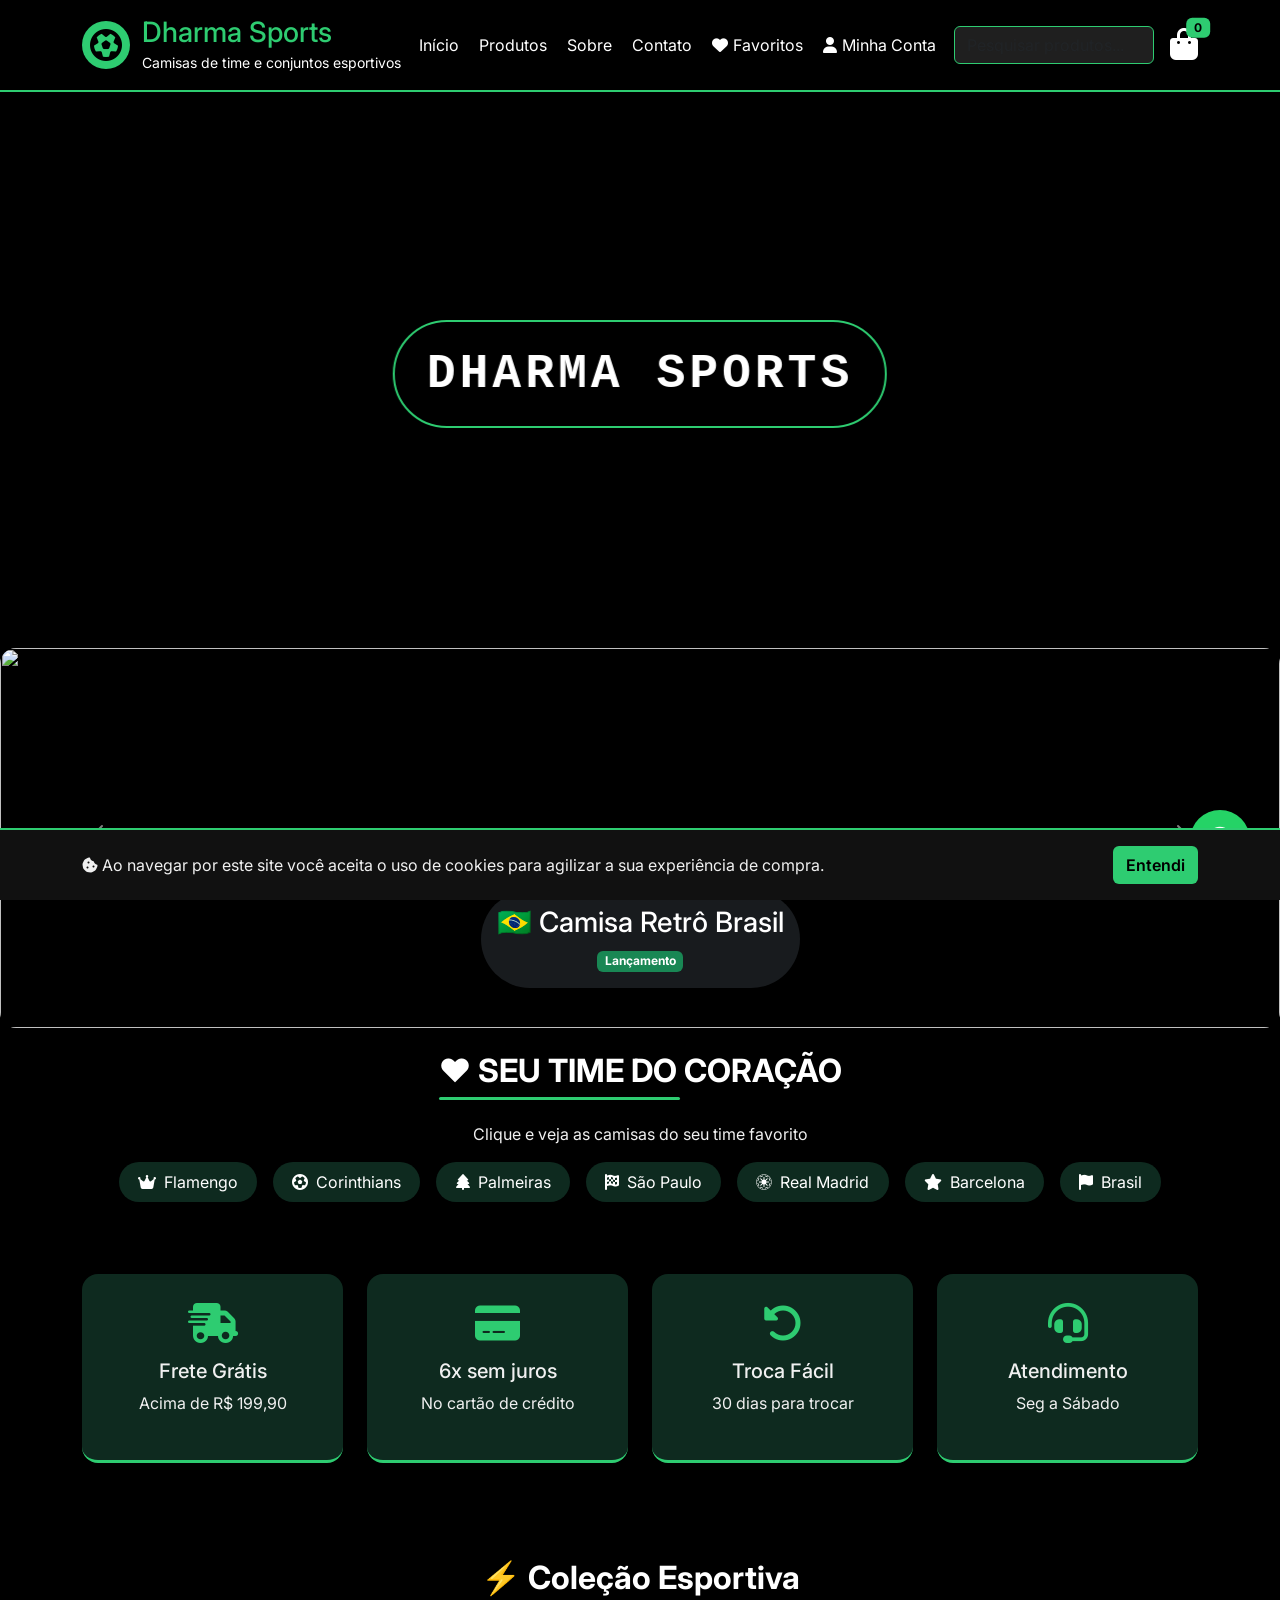
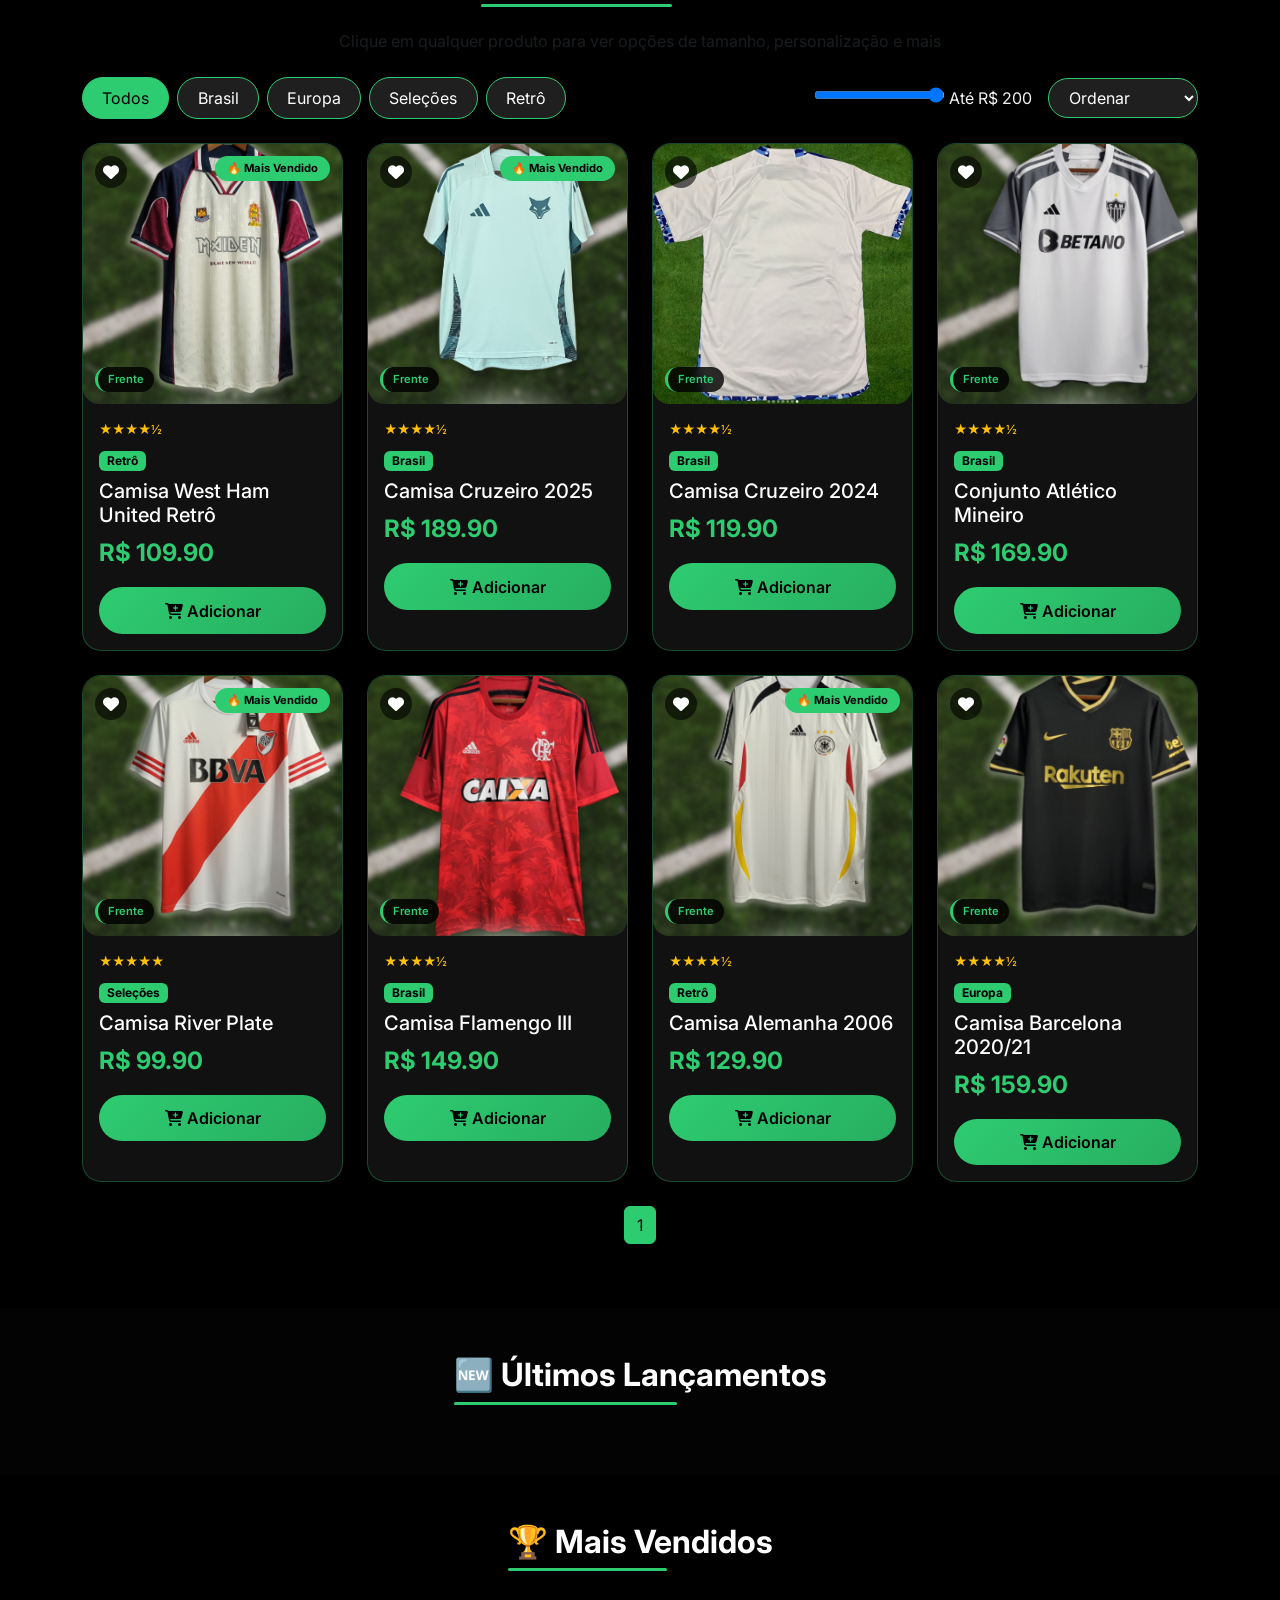
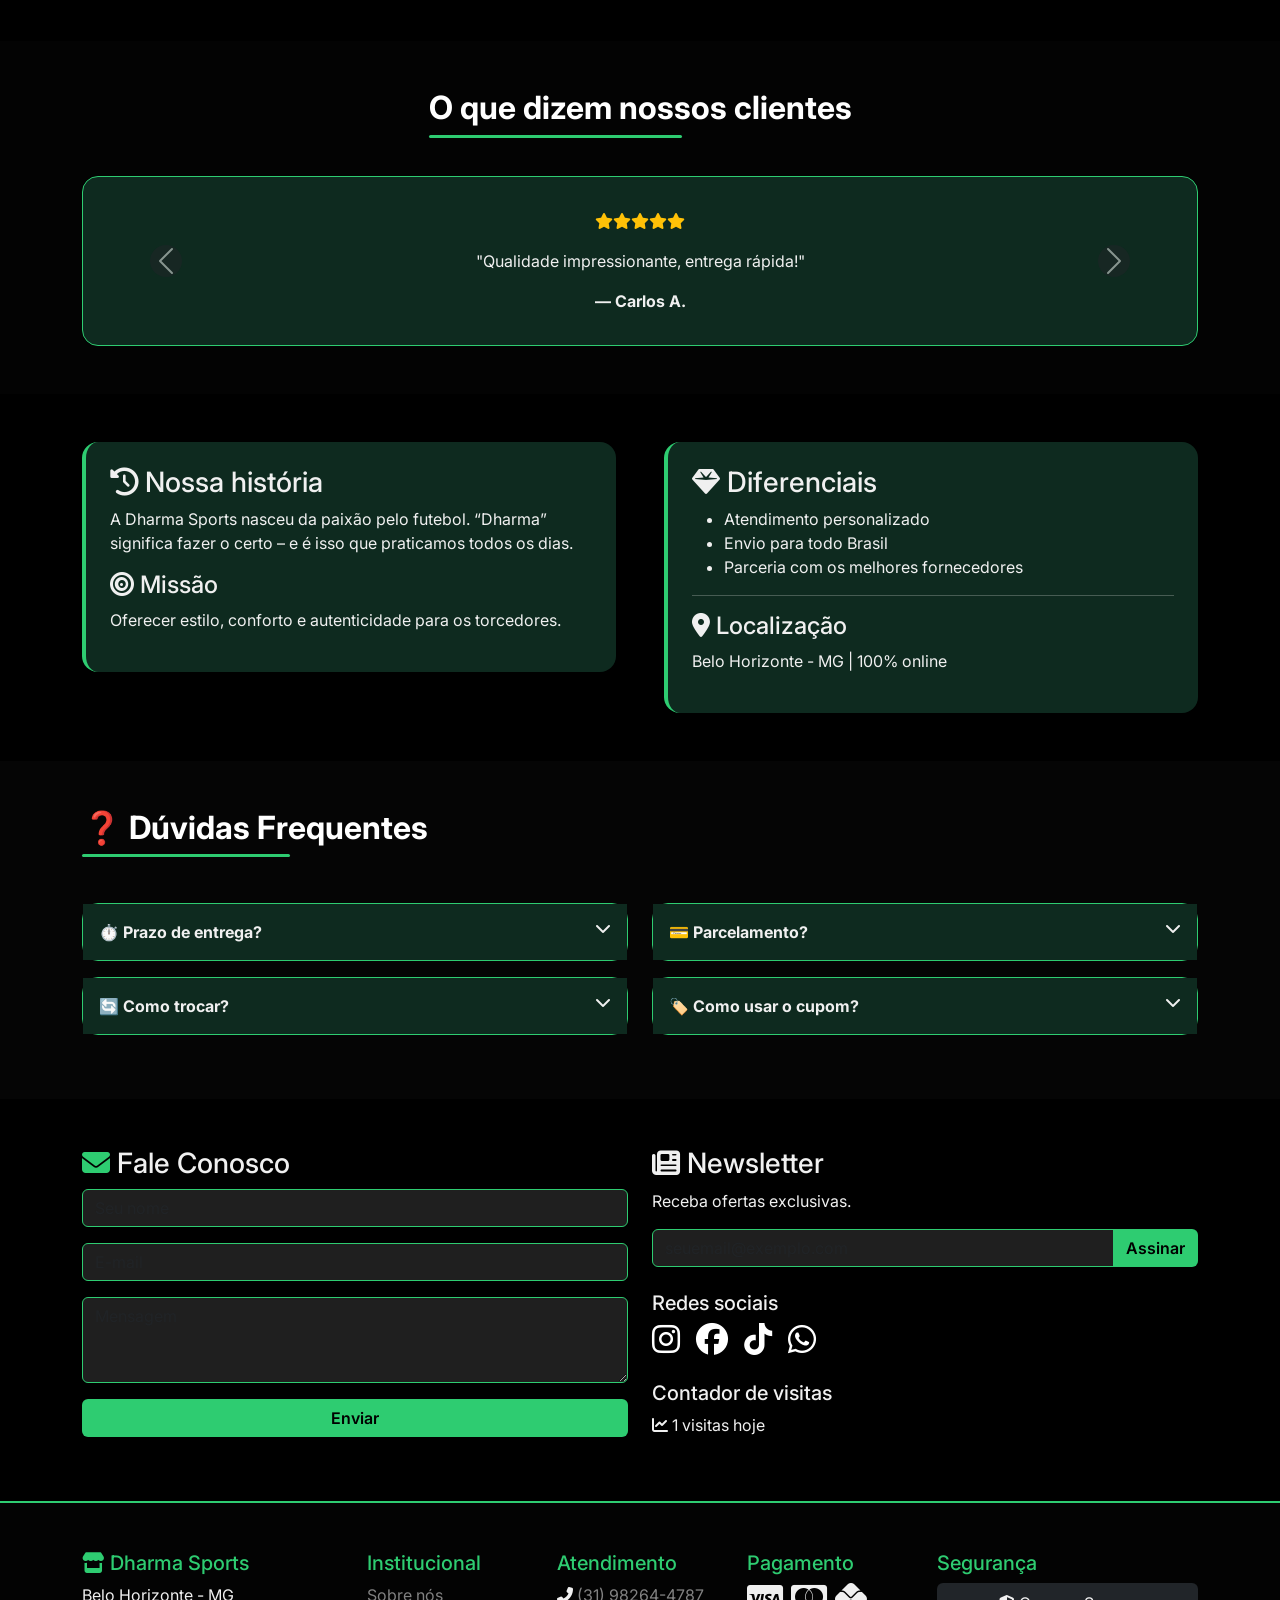
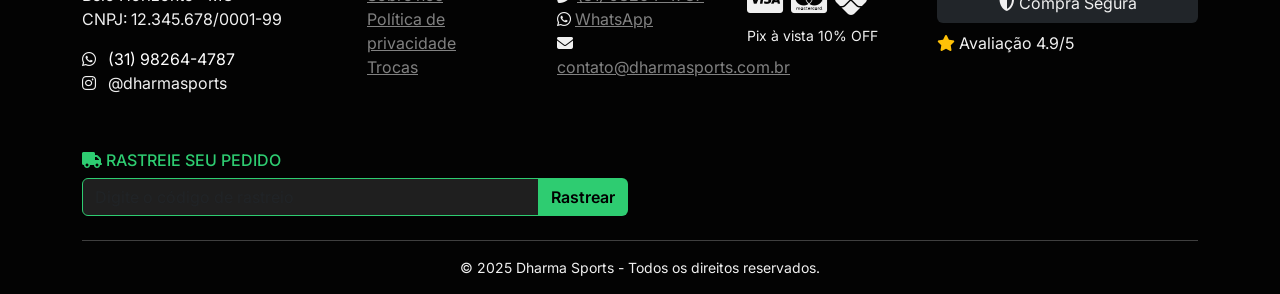
==== commit a40fc12e: "Update print statement from 'Hello' to 'Goodbye'" ====
--- a/DharmaSports/index.html
+++ b/DharmaSports/index.html
@@ -610,7 +610,6 @@
       <a href="#produtos" class="nav-link-custom mx-2">Produtos</a>
       <a href="#sobre" class="nav-link-custom mx-2">Sobre</a>
       <a href="#contato" class="nav-link-custom mx-2">Contato</a>
-      <!-- NOVOS BOTÕES -->
       <a href="#" id="favoritesNavBtn" class="nav-link-custom mx-2"><i class="fas fa-heart"></i> Favoritos</a>
       <a href="#" id="accountNavBtn" class="nav-link-custom mx-2"><i class="fas fa-user"></i> Minha Conta</a>
     </nav>
@@ -624,7 +623,7 @@
   </div>
 </header>
 
-<!-- Modal de Minha Conta -->
+<!-- Minha Conta -->
 <div class="modal fade" id="accountModal" tabindex="-1">
   <div class="modal-dialog">
     <div class="modal-content bg-dark text-white">
@@ -659,32 +658,13 @@
   </div>
 </div>
 
-<!-- PROMOÇÃO COMPRE 3 PAGUE 2 COM CONTADOR -->
-<div class="container mt-4">
-  <div class="promo-banner text-center p-4" data-aos="fade-up">
-    <div class="row align-items-center">
-      <div class="col-md-7">
-        <h2 class="fw-bold display-6"><i class="fas fa-fire"></i> OFERTA POR TEMPO LIMITADO! <i class="fas fa-bolt"></i></h2>
-        <h3 class="text-warning">🔥 COMPRE 3 E PAGUE 2! 🔥</h3>
-        <p class="mb-2 fs-5">+ <i class="fas fa-tag"></i> R$80,00 DE CASHBACK na primeira compra!</p>
-        <div class="countdown-timer" id="countdownTimer">
-          <span id="days">00</span>d <span id="hours">00</span>h <span id="minutes">00</span>m <span id="seconds">00</span>s
-        </div>
-      </div>
-      <div class="col-md-5">
-        <a href="#produtos" class="btn btn-outline-light btn-lg px-4">Aproveitar Agora →</a>
-      </div>
-    </div>
-  </div>
-</div>
-
 <!-- BANNER ANIMADO -->
 <section class="banner-animado">
   <div class="camada camada1"></div>
   <div class="camada camada2"></div>
 </section>
 
-<!-- CARROSSEL PRINCIPAL (igual) -->
+<!-- CARROSSEL PRINCIPAL -->
 <section id="inicio" class="mt-4">
   <div id="carouselExample" class="carousel slide" data-bs-ride="carousel">
     <div class="carousel-inner rounded-4 overflow-hidden shadow">
@@ -855,22 +835,22 @@
 <script>
   AOS.init({ duration: 800, once: true });
 
-  // Produtos (8 produtos)
+  // Produtos (8 produtos) - CORRIGIDO
   const products = [
-    { id: 1, name: "Camisa Brasil Retrô", category: "Brasil", price: 109.90, rating: 4.8, icon: "fa-flag-checkered", images: { front: "camisa11.png", back: "camisa1.png" }, bestSeller: true },
-    { id: 2, name: "Conjunto Sport Pro", category: "Brasil", price: 189.90, rating: 4.9, icon: "fa-vest", images: { front: "camisa22.png", back: "camisa2.png" }, bestSeller: true },
-    { id: 3, name: "Camisa Argentina 2025", category: "Seleções", price: 119.90, rating: 4.7, icon: "fa-star", images: { front: "camisa33.png", back: "camisa3.png" }, bestSeller: false },
-    { id: 4, name: "Conjunto Treino Dry", category: "Brasil", price: 169.90, rating: 4.6, icon: "fa-person-running", images: { front: "camisa44.png", back: "camisa4.png" }, bestSeller: false },
-    { id: 5, name: "Camisa Flamengo Retro", category: "Brasil", price: 99.90, rating: 5.0, icon: "fa-crown", images: { front: "camisa55.png", back: "camisa5.png" }, bestSeller: true },
-    { id: 6, name: "Conjunto Essencial", category: "Brasil", price: 149.90, rating: 4.5, icon: "fa-shirt", images: { front: "camisa66.png", back: "camisa6.png" }, bestSeller: false },
-    { id: 7, name: "Camisa Real Madrid", category: "Europa", price: 129.90, rating: 4.9, icon: "fa-futbol", images: { front: "camisa77.png", back: "camisa7.png" }, bestSeller: true },
-    { id: 8, name: "Camisa Barcelona 25/26", category: "Europa", price: 159.90, rating: 4.8, icon: "fa-basketball", images: { front: "camisa88.png", back: "camisa8.png" }, bestSeller: false }
+    { id: 1, name: "Camisa West Ham United Retrô", category: "Retrô", price: 109.90, rating: 4.8, icon: "fa-flag-checkered", images: { front: "camisa11.png", back: "camisa1.png" }, bestSeller: true },
+    { id: 2, name: "Camisa Cruzeiro 2025", category: "Brasil", price: 189.90, rating: 4.9, icon: "fa-vest", images: { front: "camisa22.png", back: "camisa2.png" }, bestSeller: true },
+    { id: 3, name: "Camisa Cruzeiro 2024", category: "Brasil", price: 119.90, rating: 4.7, icon: "fa-star", images: { front: "camisa33.png", back: "camisa3.png" }, bestSeller: false },
+    { id: 4, name: "Conjunto Atlético Mineiro", category: "Brasil", price: 169.90, rating: 4.6, icon: "fa-person-running", images: { front: "camisa44.png", back: "camisa4.png" }, bestSeller: false },
+    { id: 5, name: "Camisa River Plate", category: "Seleções", price: 99.90, rating: 5.0, icon: "fa-crown", images: { front: "camisa55.png", back: "camisa5.png" }, bestSeller: true },
+    { id: 6, name: "Camisa Flamengo III", category: "Brasil", price: 149.90, rating: 4.5, icon: "fa-shirt", images: { front: "camisa66.png", back: "camisa6.png" }, bestSeller: false },
+    { id: 7, name: "Camisa Alemanha 2006", category: "Retrô", price: 129.90, rating: 4.9, icon: "fa-futbol", images: { front: "camisa77.png", back: "camisa7.png" }, bestSeller: true },
+    { id: 8, name: "Camisa Barcelona 2020/21", category: "Europa", price: 159.90, rating: 4.8, icon: "fa-basketball", images: { front: "camisa88.png", back: "camisa8.png" }, bestSeller: false }
   ];
 
   let cart = [], currentCategory = "todos", currentSort = "default", searchTerm = "", activeCoupon = false, shippingCost = 0;
   let maxPrice = 200, currentPage = 1, itemsPerPage = 8;
   let favorites = JSON.parse(localStorage.getItem('favorites')) || [];
-  let onlyFavorites = false; // variável para controlar se estamos filtrando apenas favoritos
+  let onlyFavorites = false;
 
   let visitorCount = localStorage.getItem('visitorCount') ? parseInt(localStorage.getItem('visitorCount')) : 0;
   visitorCount++;
@@ -900,32 +880,6 @@
       bootstrap.Modal.getInstance(document.getElementById('newsletterModal')).hide();
     } else alert('E-mail inválido.');
   });
-
-  // Countdown
-  function startCountdown() {
-    const targetDate = new Date();
-    targetDate.setDate(targetDate.getDate() + 3);
-    targetDate.setHours(23, 59, 59);
-    const updateTimer = () => {
-      const now = new Date();
-      const diff = targetDate - now;
-      if (diff <= 0) {
-        document.getElementById('countdownTimer').innerHTML = "Promoção encerrada!";
-        return;
-      }
-      const days = Math.floor(diff / (1000 * 60 * 60 * 24));
-      const hours = Math.floor((diff % (86400000)) / 3600000);
-      const minutes = Math.floor((diff % 3600000) / 60000);
-      const seconds = Math.floor((diff % 60000) / 1000);
-      document.getElementById('days').innerText = String(days).padStart(2,'0');
-      document.getElementById('hours').innerText = String(hours).padStart(2,'0');
-      document.getElementById('minutes').innerText = String(minutes).padStart(2,'0');
-      document.getElementById('seconds').innerText = String(seconds).padStart(2,'0');
-    };
-    updateTimer();
-    setInterval(updateTimer, 1000);
-  }
-  startCountdown();
 
   // Renderização com paginação e filtros
   function getFilteredProducts() {
@@ -1021,7 +975,6 @@
           Toastify({ text: "Adicionado aos favoritos!", duration: 1500, style: { background: "#2ecc71" } }).showToast();
         }
         localStorage.setItem('favorites', JSON.stringify(favorites));
-        // Se estiver no modo "apenas favoritos", re-renderiza para atualizar a lista
         if (onlyFavorites) renderProducts();
       });
     });
@@ -1137,7 +1090,7 @@
     document.querySelectorAll('.filter-btn').forEach(b => b.classList.remove('active'));
     btn.classList.add('active');
     currentCategory = btn.dataset.category;
-    onlyFavorites = false; // ao selecionar uma categoria, desativa modo favoritos
+    onlyFavorites = false;
     currentPage = 1;
     renderProducts();
   }));
@@ -1156,9 +1109,7 @@
     e.preventDefault();
     onlyFavorites = true;
     currentCategory = "todos";
-    // Desmarcar botões de filtro ativos
     document.querySelectorAll('.filter-btn').forEach(b => b.classList.remove('active'));
-    // Não há um botão "Favoritos" no grupo de filtros, então apenas ativamos o modo
     currentPage = 1;
     renderProducts();
     document.getElementById('produtos').scrollIntoView({ behavior: 'smooth' });
@@ -1225,4 +1176,4 @@
   renderProducts(); loadCart();
 </script>
 </body>
-</html>
+</html> 
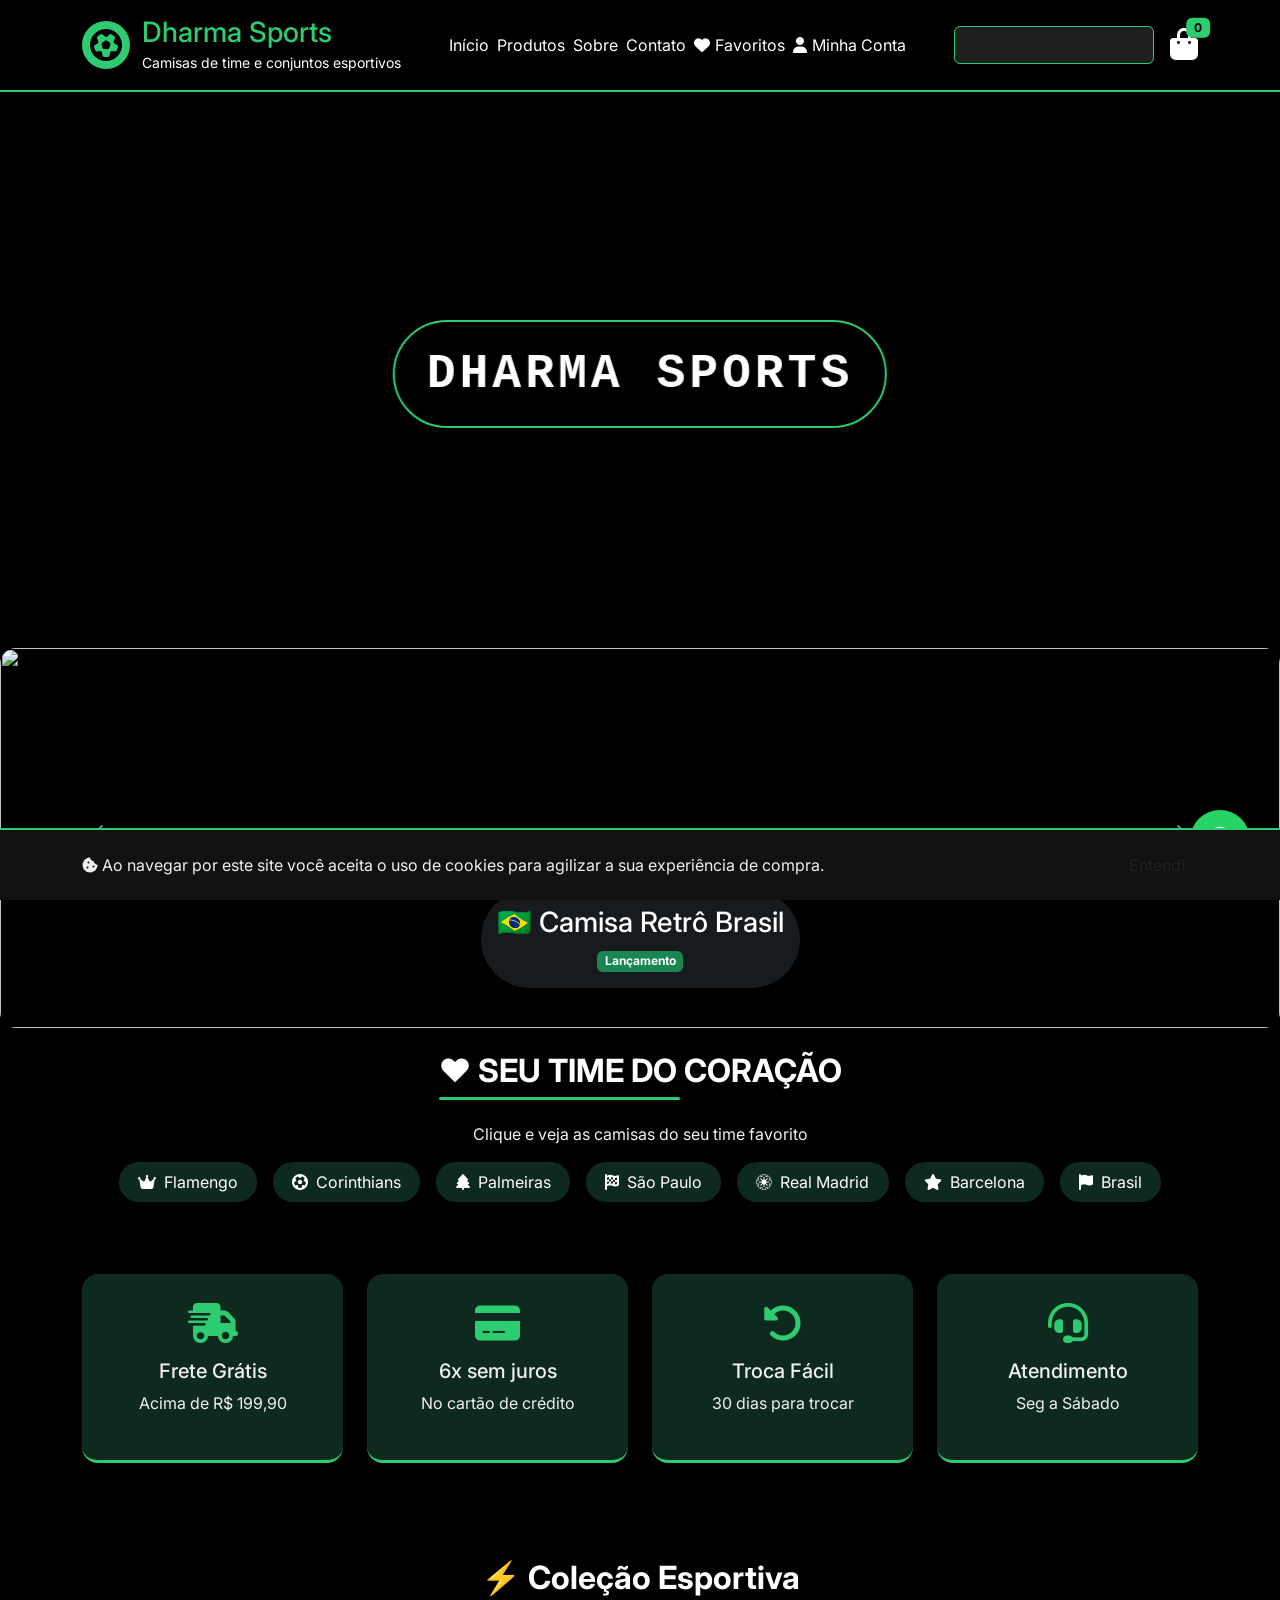
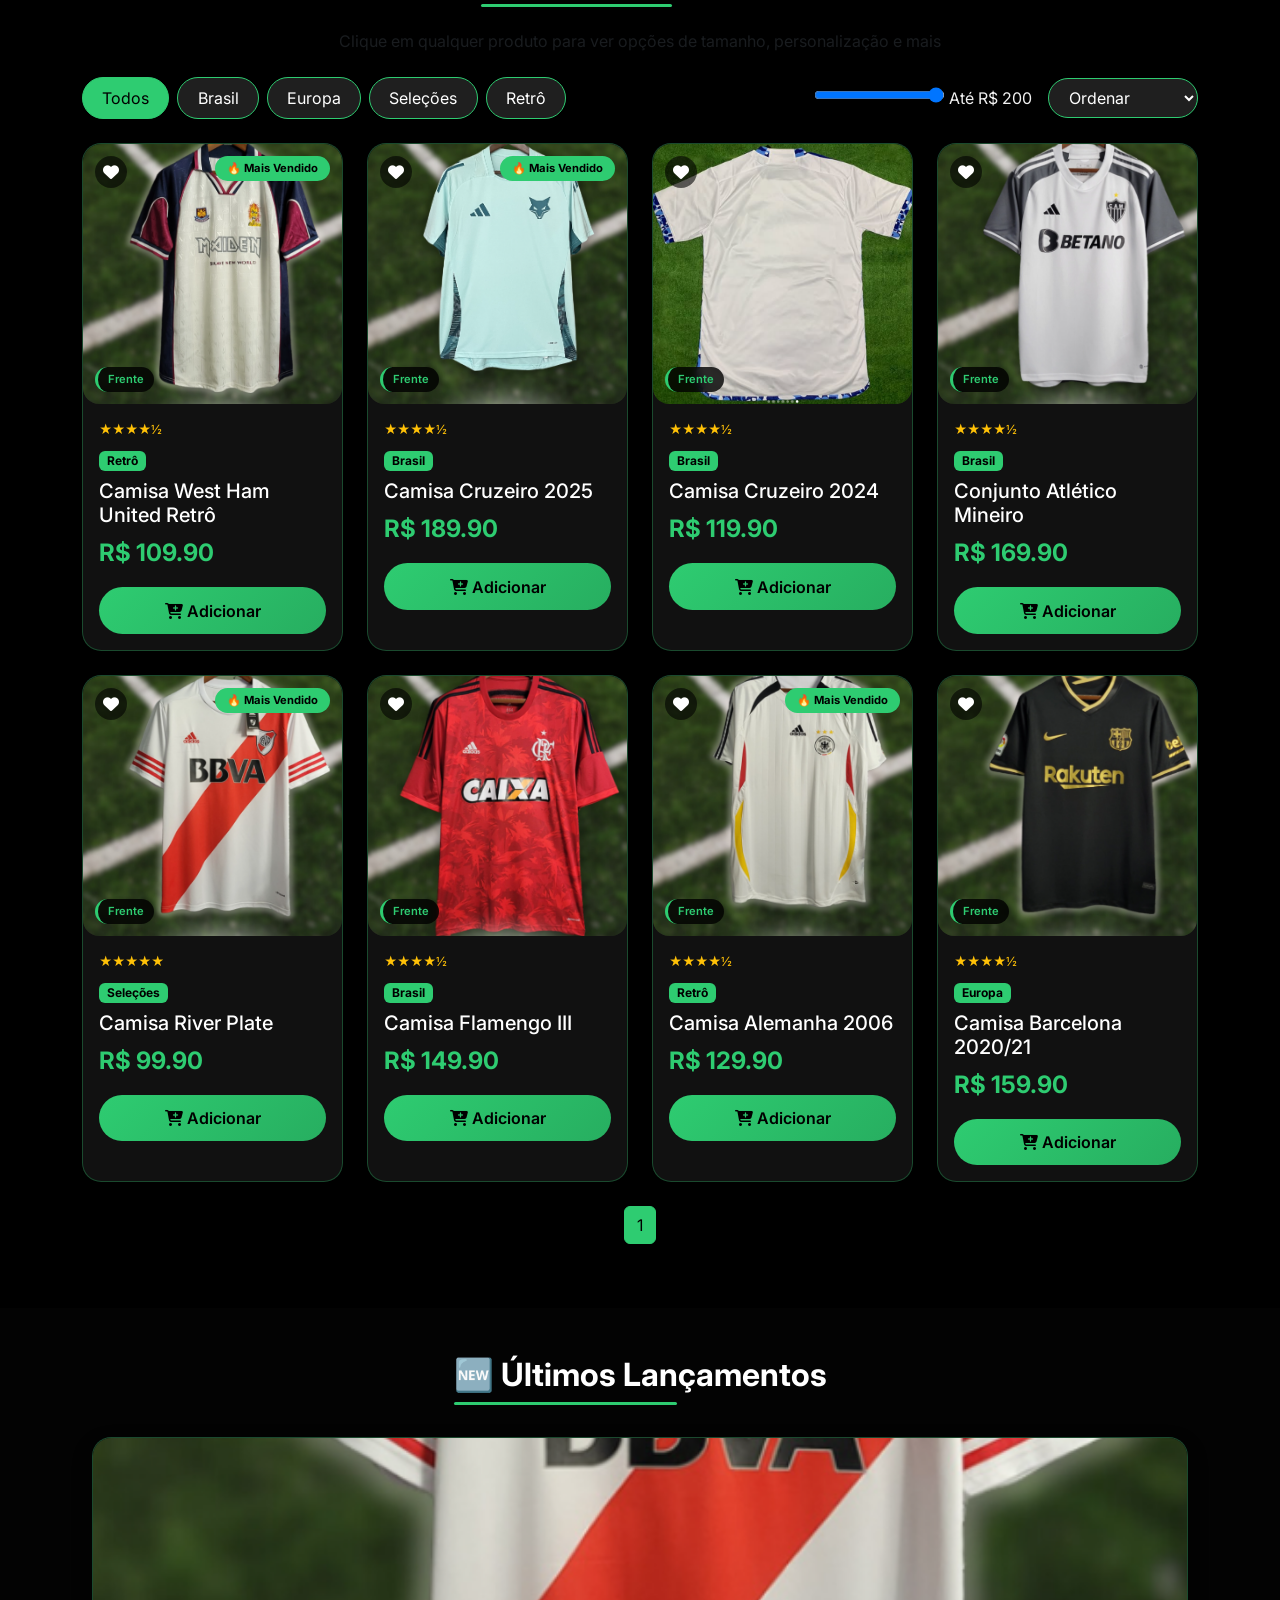
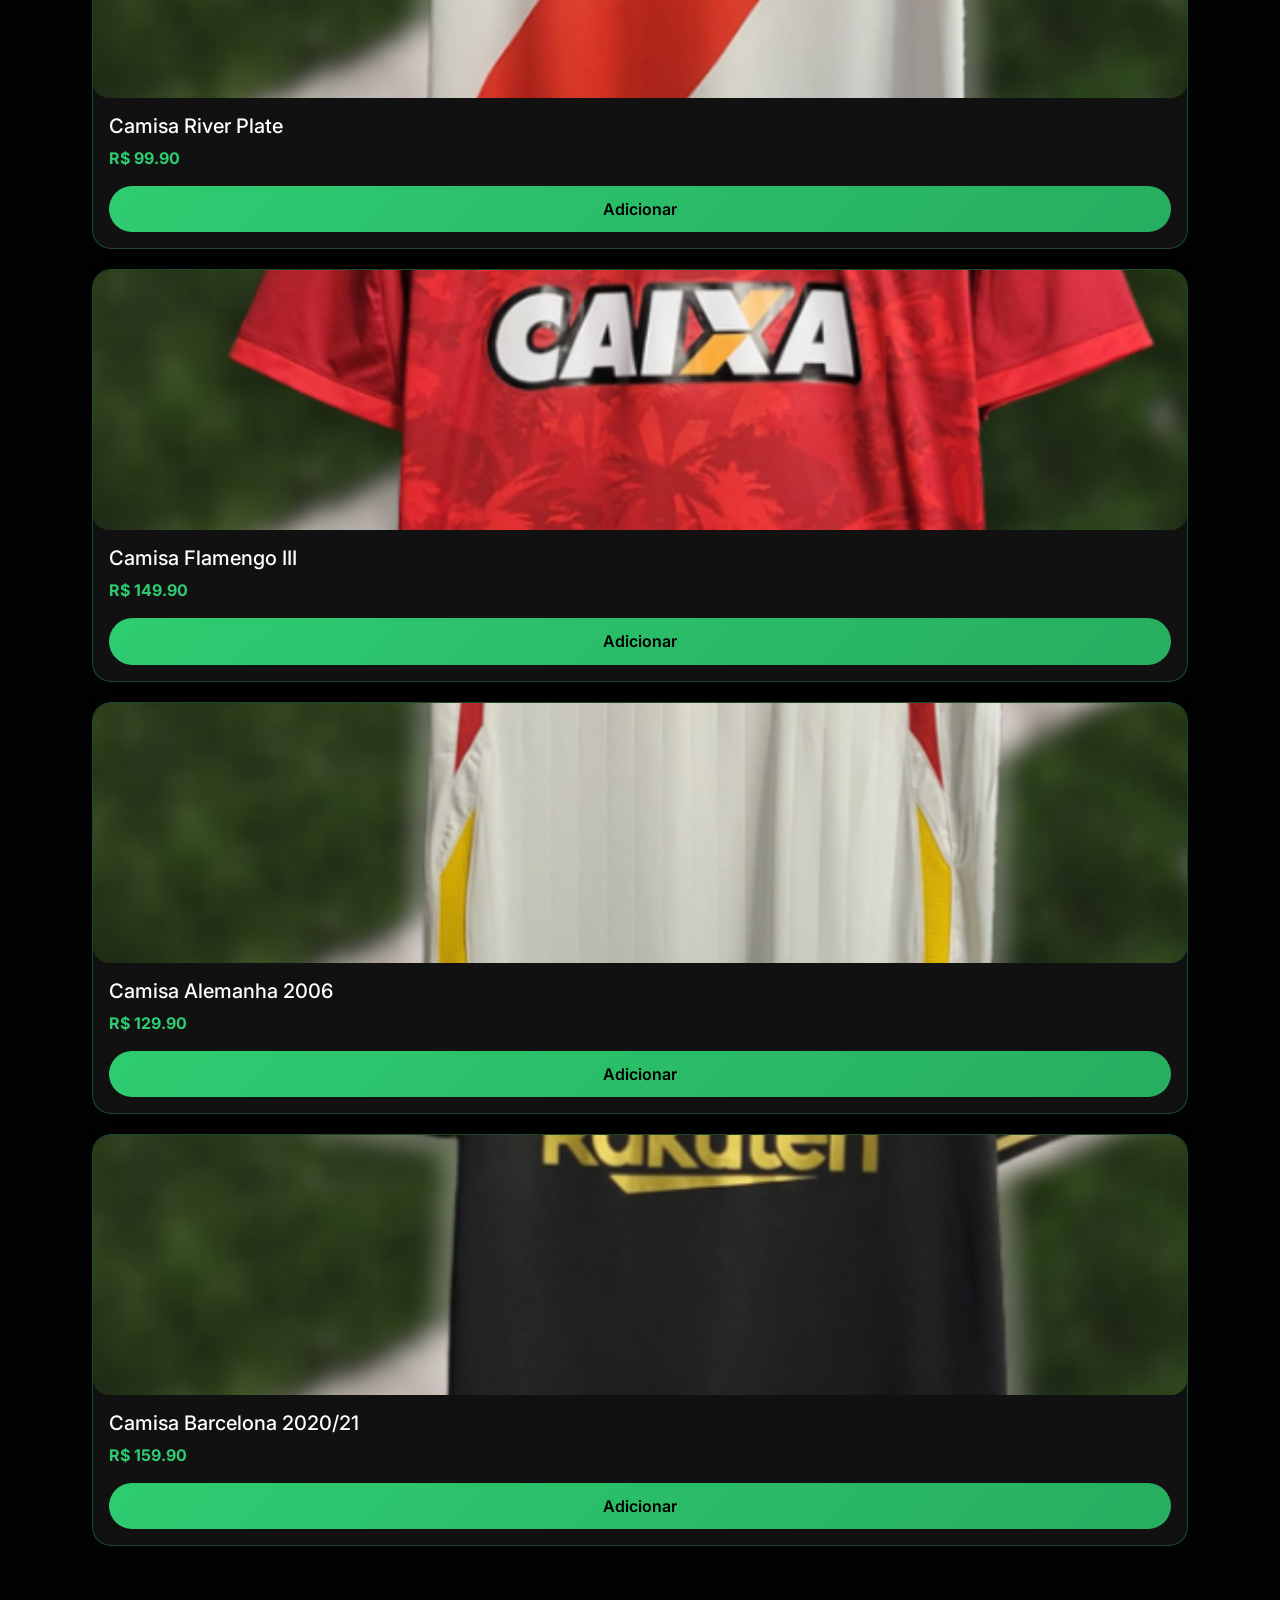
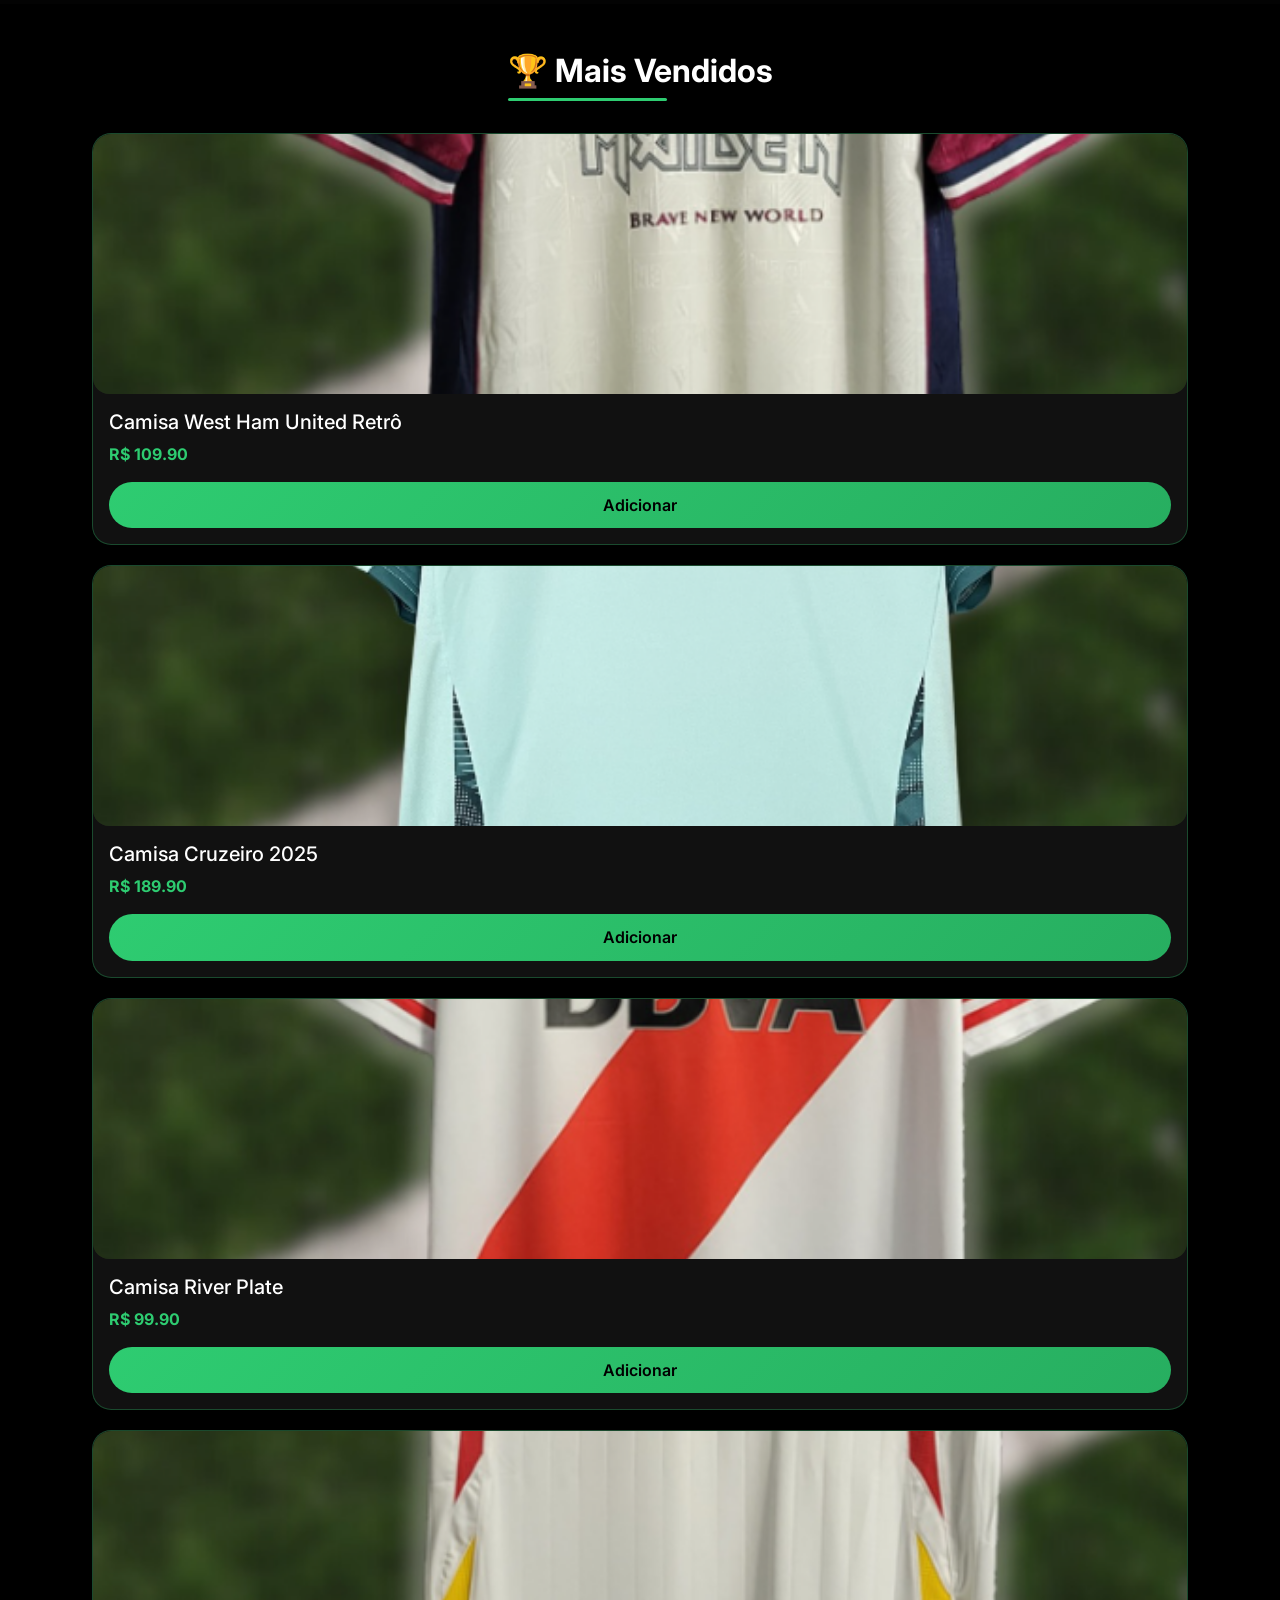
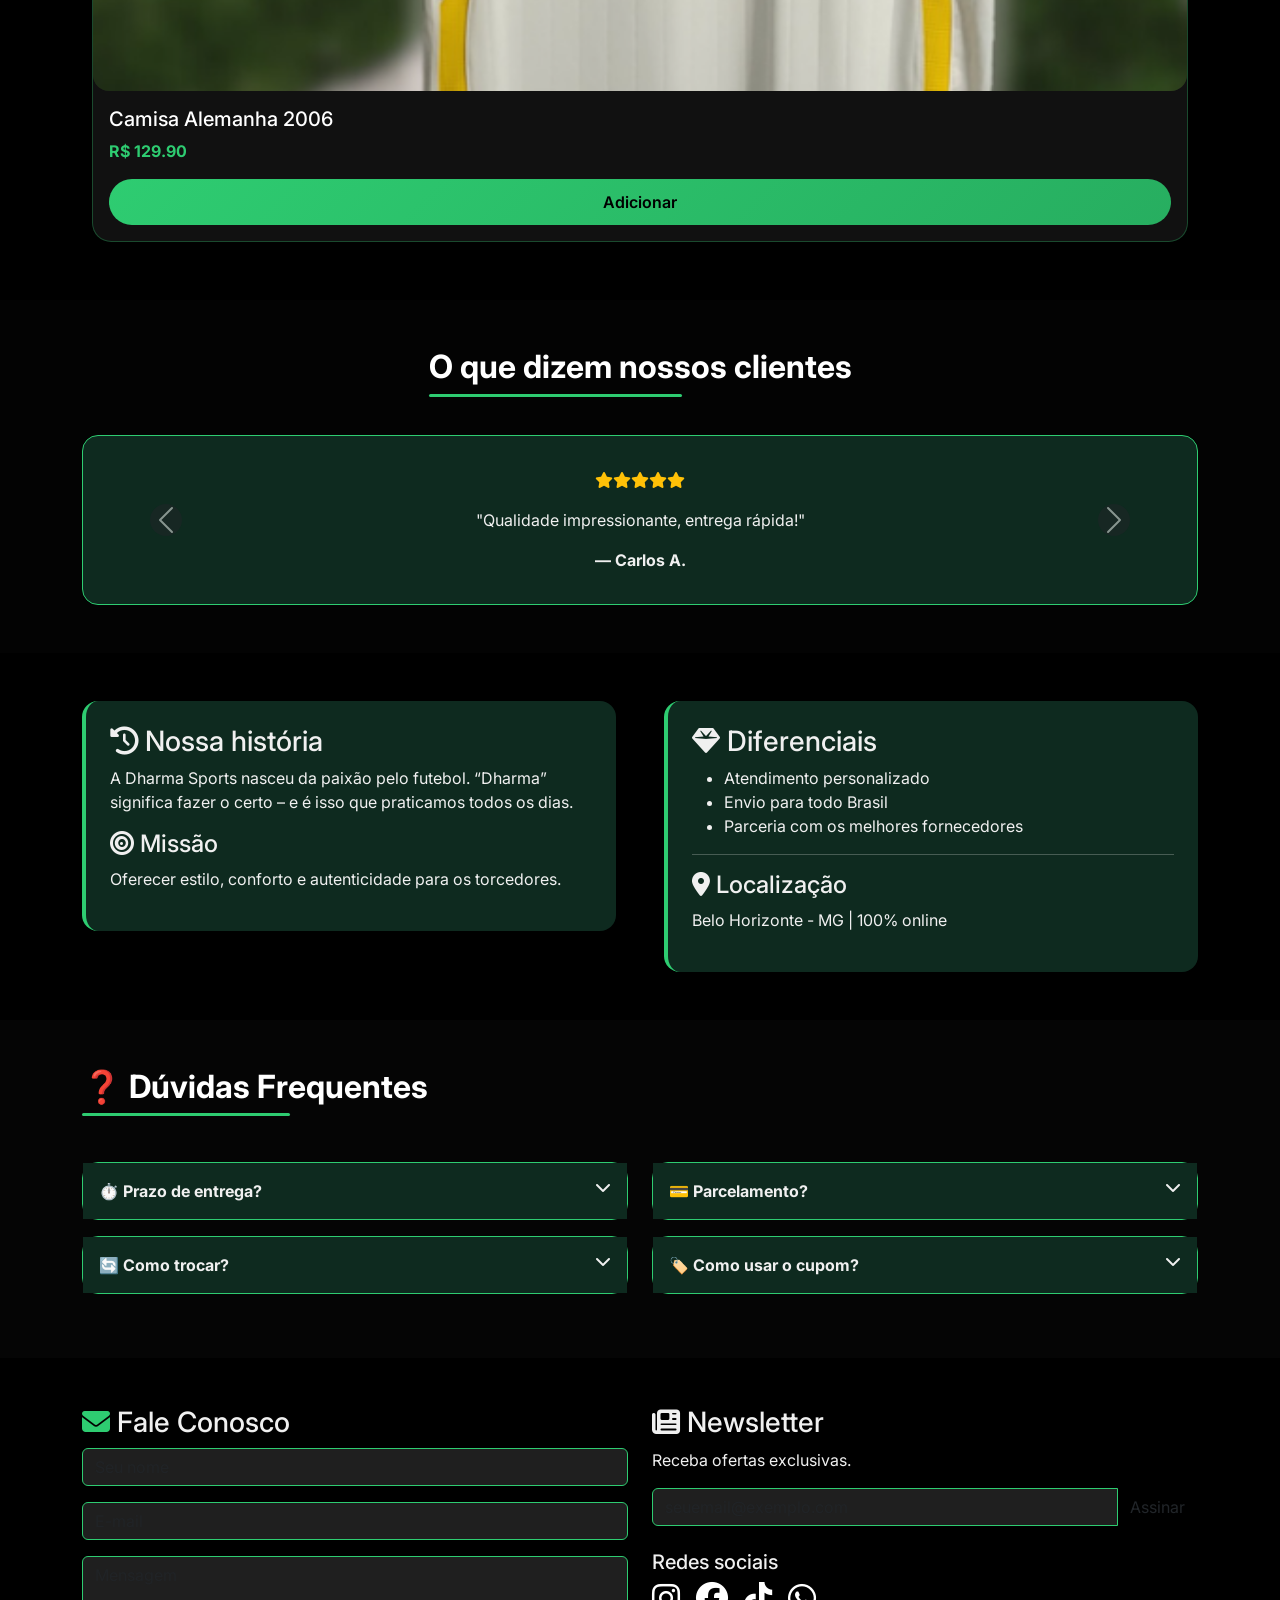
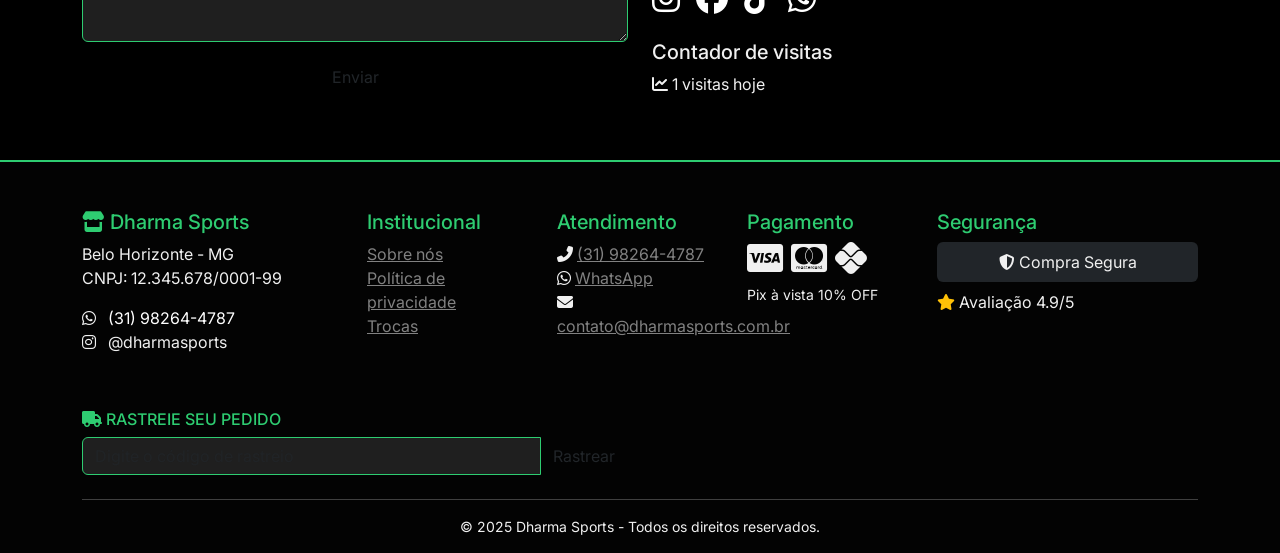
==== commit 4ca38de7: "Update index.html" ====
--- a/DharmaSports/index.html
+++ b/DharmaSports/index.html
@@ -104,6 +104,18 @@
       backdrop-filter: blur(4px);
       font-family: monospace;
       border: 2px solid #2ecc71;
+      text-align: center;
+    }
+
+    @media (max-width: 768px) {
+      .banner-animado::before {
+        font-size: 1.8rem;
+        padding: 0.5rem 1rem;
+        white-space: nowrap;
+      }
+      .banner-animado {
+        height: 300px;
+      }
     }
 
     :root {
@@ -245,7 +257,7 @@
       padding: 0.5rem 1rem;
     }
 
-    /* Carrinho sidebar - NOVO DESIGN */
+    /* Carrinho sidebar */
     .cart-sidebar {
       position: fixed;
       top: 0;
@@ -368,23 +380,6 @@
       text-align: center;
       border: 1px solid #2ecc71;
     }
-
-    .promo-banner {
-      background: linear-gradient(135deg, #1a4d2a, #0e2a1f);
-      border-radius: 1.5rem;
-      border: 2px solid #2ecc71;
-      box-shadow: 0 0 20px rgba(46,204,113,0.3);
-      position: relative;
-      overflow: hidden;
-      margin-bottom: 2rem;
-    }
-
-    .btn-dark-custom {
-      background: var(--primary-green);
-      color: #000;
-      font-weight: 600;
-    }
-    .btn-dark-custom:hover { background: #fff; color: #000; }
 
     .whatsapp-float {
       position: fixed;
@@ -494,21 +489,6 @@
       color: #000;
     }
 
-    /* Countdown timer */
-    .countdown-timer {
-      background: rgba(0,0,0,0.7);
-      backdrop-filter: blur(4px);
-      padding: 8px 16px;
-      border-radius: 50px;
-      display: inline-flex;
-      gap: 10px;
-    }
-    .countdown-timer span {
-      font-size: 1.2rem;
-      font-weight: bold;
-    }
-
-    /* Slick custom */
     .slick-prev, .slick-next {
       background: #2ecc71 !important;
       border-radius: 50%;
@@ -523,7 +503,6 @@
       padding: 10px;
     }
 
-    /* Animações */
     @keyframes shake {
       0%, 100% { transform: translateX(0); }
       25% { transform: translateX(-5px); }
@@ -533,14 +512,12 @@
       animation: shake 0.3s ease-in-out;
     }
 
-    /* Estrelas de avaliação */
     .rating-stars {
       color: #ffc107;
       font-size: 0.8rem;
       margin-bottom: 0.5rem;
     }
 
-    /* Botão favorito */
     .favorite-btn {
       position: absolute;
       top: 12px;
@@ -561,13 +538,6 @@
       color: #ff4757;
     }
 
-    /* Range slider */
-    .price-range {
-      width: 100%;
-      margin: 10px 0;
-    }
-
-    /* Paginação */
     .pagination .page-item .page-link {
       background: #1f1f1f;
       border-color: #2ecc71;
@@ -579,7 +549,6 @@
       color: black;
     }
 
-    /* Botões de navegação novos */
     .nav-link-custom {
       color: #fff;
       text-decoration: none;
@@ -591,13 +560,17 @@
     .nav-link-custom:hover {
       color: #2ecc71;
     }
+
+    .z-3 {
+      z-index: 1030 !important;
+    }
   </style>
 </head>
 <body>
 
-<!-- HEADER com novos botões -->
+<!-- HEADER -->
 <header class="bg-black text-white py-3 position-sticky top-0 z-3 shadow" style="border-bottom: 2px solid #2ecc71;">
-  <div class="container d-flex justify-content-between align-items-center flex-wrap">
+  <div class="container d-flex justify-content-between align-items-center flex-wrap gap-3">
     <div class="d-flex align-items-center">
       <div class="logo-circle"><i class="fas fa-futbol fa-2x" style="color:#000;"></i></div>
       <div>
@@ -605,13 +578,13 @@
         <small>Camisas de time e conjuntos esportivos</small>
       </div>
     </div>
-    <nav>
-      <a href="#inicio" class="nav-link-custom mx-2">Início</a>
-      <a href="#produtos" class="nav-link-custom mx-2">Produtos</a>
-      <a href="#sobre" class="nav-link-custom mx-2">Sobre</a>
-      <a href="#contato" class="nav-link-custom mx-2">Contato</a>
-      <a href="#" id="favoritesNavBtn" class="nav-link-custom mx-2"><i class="fas fa-heart"></i> Favoritos</a>
-      <a href="#" id="accountNavBtn" class="nav-link-custom mx-2"><i class="fas fa-user"></i> Minha Conta</a>
+    <nav class="d-flex flex-wrap gap-2">
+      <a href="#inicio" class="nav-link-custom">Início</a>
+      <a href="#produtos" class="nav-link-custom">Produtos</a>
+      <a href="#sobre" class="nav-link-custom">Sobre</a>
+      <a href="#contato" class="nav-link-custom">Contato</a>
+      <a href="#" id="favoritesNavBtn" class="nav-link-custom"><i class="fas fa-heart"></i> Favoritos</a>
+      <a href="#" id="accountNavBtn" class="nav-link-custom"><i class="fas fa-user"></i> Minha Conta</a>
     </nav>
     <div class="d-flex align-items-center gap-3">
       <input type="text" id="searchInput" class="form-control" placeholder="Pesquisar produtos..." style="width: 200px;">
@@ -623,7 +596,7 @@
   </div>
 </header>
 
-<!-- Minha Conta -->
+<!-- MODAL CONTA -->
 <div class="modal fade" id="accountModal" tabindex="-1">
   <div class="modal-dialog">
     <div class="modal-content bg-dark text-white">
@@ -704,7 +677,7 @@
   </div>
 </section>
 
-<!-- PRODUTOS (com filtro de preço e favoritos) -->
+<!-- PRODUTOS -->
 <section id="produtos" class="container py-5">
   <div class="text-center mb-4" data-aos="fade-up">
     <h2 class="section-title">⚡ Coleção Esportiva</h2>
@@ -718,7 +691,7 @@
       <button class="filter-btn" data-category="Seleções">Seleções</button>
       <button class="filter-btn" data-category="Retrô">Retrô</button>
     </div>
-    <div class="d-flex gap-3 align-items-center">
+    <div class="d-flex gap-3 align-items-center flex-wrap">
       <div><input type="range" id="priceRange" min="0" max="200" step="10" value="200"> <span id="priceValue">Até R$ 200</span></div>
       <select id="sortSelect" class="sort-select"><option value="default">Ordenar</option><option value="price_asc">Menor preço</option><option value="price_desc">Maior preço</option></select>
     </div>
@@ -781,7 +754,7 @@
     <hr class="bg-secondary mt-4"><div class="text-center small">&copy; 2025 Dharma Sports - Todos os direitos reservados.</div></div>
 </footer>
 
-<!-- CARRINHO SIDEBAR (design melhorado) -->
+<!-- CARRINHO SIDEBAR -->
 <div class="overlay-cart" id="cartOverlay"></div>
 <div class="cart-sidebar" id="cartSidebar">
   <div class="cart-header"><h5><i class="fas fa-shopping-cart"></i> Meu Carrinho</h5><i class="fas fa-times fs-4" id="closeCart" style="cursor: pointer;"></i></div>
@@ -799,8 +772,8 @@
   </div>
 </div>
 
-<!-- MODAL PRODUTO (com personalização e tamanho) -->
-<div class="modal fade" id="productModal" tabindex="-1"><div class="modal-dialog modal-lg"><div class="modal-content bg-dark text-white"><div class="modal-header"><h5 class="modal-title" id="modalProductName">Produto</h5><button type="button" class="btn-close btn-close-white" data-bs-dismiss="modal"></button></div><div class="modal-body"><div class="row"><div class="col-md-6"><img id="modalProductImg" class="img-fluid rounded" src=""></div><div class="col-md-6"><h4 id="modalProductPrice"></h4><div class="rating-stars" id="modalRating"></div><p id="modalProductDesc">Tecido Dry-Fit, modelagem anatômica.</p><div class="mb-2"><label>Tamanho:</label><select id="modalSize" class="form-select bg-dark text-white"><option>P</option><option>M</option><option>G</option><option>GG</option></select></div>
+<!-- MODAL PRODUTO -->
+<div class="modal fade" id="productModal" tabindex="-1"><div class="modal-dialog modal-lg"><div class="modal-content bg-dark text-white"><div class="modal-header"><h5 class="modal-title" id="modalProductName">Produto</h5><button type="button" class="btn-close btn-close-white" data-bs-dismiss="modal"></button></div><div class="modal-body"><div class="row"><div class="col-md-6"><img id="modalProductImg" class="img-fluid rounded" src="https://placehold.co/400x400/111/2ecc71?text=Produto"></div><div class="col-md-6"><h4 id="modalProductPrice"></h4><div class="rating-stars" id="modalRating"></div><p id="modalProductDesc">Tecido Dry-Fit, modelagem anatômica.</p><div class="mb-2"><label>Tamanho:</label><select id="modalSize" class="form-select bg-dark text-white"><option>P</option><option>M</option><option>G</option><option>GG</option></select></div>
             <div class="mb-2"><label><i class="fas fa-tshirt"></i> Personalização:</label>
               <select id="modalCustom" class="form-select bg-dark text-white">
                 <option value="none">Sem personalização</option>
@@ -819,23 +792,25 @@
   </div>
 </div>
 
-<!-- NEWSLETTER MODAL (popup) -->
+<!-- NEWSLETTER MODAL -->
 <div class="modal fade" id="newsletterModal" tabindex="-1" data-bs-backdrop="static"><div class="modal-dialog"><div class="modal-content bg-dark text-white"><div class="modal-header"><h5 class="modal-title">Não perca as ofertas!</h5><button type="button" class="btn-close btn-close-white" data-bs-dismiss="modal"></button></div><div class="modal-body"><p>Assine nossa newsletter e ganhe 10% OFF na primeira compra!</p><input type="email" id="popupNewsEmail" class="form-control mb-3" placeholder="Seu melhor e-mail"><button class="btn btn-dark-custom w-100" id="popupSubscribe">Assinar e ganhar desconto</button></div></div></div></div>
 
 <!-- WHATSAPP FLUTUANTE -->
 <a href="https://wa.me/5531982644787?text=Olá!%20Vim%20do%20site%20Dharma%20Sports%20e%20gostaria%20de%20mais%20informações." class="whatsapp-float" target="_blank"><i class="fab fa-whatsapp"></i></a>
 <div class="back-to-top" id="backToTop"><i class="fas fa-arrow-up"></i></div>
 
-<!-- Scripts -->
+<!-- Scripts (carregados no final para evitar problemas) -->
 <script src="https://cdn.jsdelivr.net/npm/bootstrap@5.3.2/dist/js/bootstrap.bundle.min.js"></script>
 <script src="https://unpkg.com/aos@2.3.1/dist/aos.js"></script>
 <script src="https://cdn.jsdelivr.net/npm/toastify-js"></script>
 <script src="https://code.jquery.com/jquery-3.6.0.min.js"></script>
 <script src="https://cdnjs.cloudflare.com/ajax/libs/slick-carousel/1.8.1/slick.min.js"></script>
+
 <script>
+  // Inicialização AOS
   AOS.init({ duration: 800, once: true });
 
-  // Produtos (8 produtos) - CORRIGIDO
+    // Produtos (8 produtos) - CORRIGIDO
   const products = [
     { id: 1, name: "Camisa West Ham United Retrô", category: "Retrô", price: 109.90, rating: 4.8, icon: "fa-flag-checkered", images: { front: "camisa11.png", back: "camisa1.png" }, bestSeller: true },
     { id: 2, name: "Camisa Cruzeiro 2025", category: "Brasil", price: 189.90, rating: 4.9, icon: "fa-vest", images: { front: "camisa22.png", back: "camisa2.png" }, bestSeller: true },
@@ -847,41 +822,54 @@
     { id: 8, name: "Camisa Barcelona 2020/21", category: "Europa", price: 159.90, rating: 4.8, icon: "fa-basketball", images: { front: "camisa88.png", back: "camisa8.png" }, bestSeller: false }
   ];
 
+
   let cart = [], currentCategory = "todos", currentSort = "default", searchTerm = "", activeCoupon = false, shippingCost = 0;
   let maxPrice = 200, currentPage = 1, itemsPerPage = 8;
   let favorites = JSON.parse(localStorage.getItem('favorites')) || [];
   let onlyFavorites = false;
 
+  // Contador de visitas
   let visitorCount = localStorage.getItem('visitorCount') ? parseInt(localStorage.getItem('visitorCount')) : 0;
   visitorCount++;
   localStorage.setItem('visitorCount', visitorCount);
-  document.getElementById('visitorCounter').innerText = visitorCount;
+  const visitorSpan = document.getElementById('visitorCounter');
+  if (visitorSpan) visitorSpan.innerText = visitorCount;
 
   // Cookie banner
   if (!localStorage.getItem('cookiesAccepted')) {
     document.getElementById('cookieBanner').classList.add('show');
   }
-  document.getElementById('acceptCookies').addEventListener('click', () => {
-    localStorage.setItem('cookiesAccepted', 'true');
-    document.getElementById('cookieBanner').classList.remove('show');
-  });
+  const acceptBtn = document.getElementById('acceptCookies');
+  if (acceptBtn) {
+    acceptBtn.addEventListener('click', () => {
+      localStorage.setItem('cookiesAccepted', 'true');
+      document.getElementById('cookieBanner').classList.remove('show');
+    });
+  }
 
   // Newsletter popup
   setTimeout(() => {
     if (!localStorage.getItem('newsletterShown')) {
-      new bootstrap.Modal(document.getElementById('newsletterModal')).show();
-      localStorage.setItem('newsletterShown', 'true');
+      const modalEl = document.getElementById('newsletterModal');
+      if (modalEl) {
+        new bootstrap.Modal(modalEl).show();
+        localStorage.setItem('newsletterShown', 'true');
+      }
     }
   }, 5000);
-  document.getElementById('popupSubscribe').addEventListener('click', () => {
-    const email = document.getElementById('popupNewsEmail').value;
-    if (email && email.includes('@')) {
-      alert('✅ Inscrição realizada! Você receberá 10% OFF no seu e-mail.');
-      bootstrap.Modal.getInstance(document.getElementById('newsletterModal')).hide();
-    } else alert('E-mail inválido.');
-  });
-
-  // Renderização com paginação e filtros
+  
+  const popupSubscribe = document.getElementById('popupSubscribe');
+  if (popupSubscribe) {
+    popupSubscribe.addEventListener('click', () => {
+      const email = document.getElementById('popupNewsEmail').value;
+      if (email && email.includes('@')) {
+        alert('✅ Inscrição realizada! Você receberá 10% OFF no seu e-mail.');
+        bootstrap.Modal.getInstance(document.getElementById('newsletterModal')).hide();
+      } else alert('E-mail inválido.');
+    });
+  }
+
+  // Funções de filtro e renderização
   function getFilteredProducts() {
     let filtered = [...products];
     if (onlyFavorites) {
@@ -916,7 +904,7 @@
           </div>
           <div class="card-body">
             <div class="rating-stars">${'★'.repeat(Math.floor(prod.rating))}${prod.rating % 1 ? '½' : ''}</div>
-            <span class="badge badge-green mb-2" style="background:#2ecc71; color:#000;">${prod.category}</span>
+            <span class="badge mb-2" style="background:#2ecc71; color:#000;">${prod.category}</span>
             <h5 class="card-title text-white">${prod.name}</h5>
             <p class="card-text fw-bold fs-4" style="color:#2ecc71;">R$ ${prod.price.toFixed(2)}</p>
             <button class="btn-add-cart btn" data-id="${prod.id}"><i class="fas fa-cart-plus"></i> Adicionar</button>
@@ -947,8 +935,8 @@
 
   function attachProductEvents() {
     document.querySelectorAll('.product-img').forEach(c => {
-      c.addEventListener('mouseenter', () => { c.querySelector('.img-badge').textContent = 'Verso'; });
-      c.addEventListener('mouseleave', () => { c.querySelector('.img-badge').textContent = 'Frente'; });
+      c.addEventListener('mouseenter', () => { const badge = c.querySelector('.img-badge'); if(badge) badge.textContent = 'Verso'; });
+      c.addEventListener('mouseleave', () => { const badge = c.querySelector('.img-badge'); if(badge) badge.textContent = 'Frente'; });
       c.addEventListener('click', () => { const prod = products.find(p => p.id == c.dataset.id); if(prod) openModal(prod); });
     });
     document.querySelectorAll('.btn-add-cart').forEach(btn => {
@@ -988,9 +976,6 @@
     const parcelas = 6;
     const valorParcela = product.price / parcelas;
     document.getElementById('installmentInfo').innerHTML = `${parcelas}x de R$ ${valorParcela.toFixed(2)} sem juros`;
-    document.getElementById('modalSize').value = "M";
-    document.getElementById('modalCustom').value = "none";
-    document.getElementById('modalQty').value = 1;
     const modal = new bootstrap.Modal(document.getElementById('productModal'));
     modal.show();
     document.getElementById('modalAddToCart').onclick = () => {
@@ -1019,22 +1004,38 @@
     }
     saveCart();
     openCartSidebar();
-    document.getElementById('cartIcon').classList.add('shake-animation');
-    setTimeout(() => document.getElementById('cartIcon').classList.remove('shake-animation'), 300);
+    const cartIcon = document.getElementById('cartIcon');
+    if (cartIcon) {
+      cartIcon.classList.add('shake-animation');
+      setTimeout(() => cartIcon.classList.remove('shake-animation'), 300);
+    }
     Toastify({ text: "✅ Produto adicionado ao carrinho!", duration: 2000, gravity: "top", position: "right", style: { background: "#2ecc71", color: "#000" } }).showToast();
   }
 
   function saveCart() { localStorage.setItem('dharma_cart', JSON.stringify(cart)); updateCartUI(); }
-  function loadCart() { let stored = localStorage.getItem('dharma_cart'); cart = stored ? JSON.parse(stored) : []; updateCartUI(); }
+  
+  function loadCart() { 
+    let stored = localStorage.getItem('dharma_cart'); 
+    cart = stored ? JSON.parse(stored) : []; 
+    updateCartUI(); 
+  }
 
   function updateCartUI() {
-    let container = document.getElementById('cartItemsList'), subtotalSpan = document.getElementById('cartSubtotal'), totalSpan = document.getElementById('cartTotal'), countSpan = document.getElementById('cartCount'), discountRow = document.getElementById('discountRow'), discountSpan = document.getElementById('discountValue'), freightSpan = document.getElementById('cartFrete');
+    let container = document.getElementById('cartItemsList'), 
+        subtotalSpan = document.getElementById('cartSubtotal'), 
+        totalSpan = document.getElementById('cartTotal'), 
+        countSpan = document.getElementById('cartCount'), 
+        discountRow = document.getElementById('discountRow'), 
+        discountSpan = document.getElementById('discountValue'), 
+        freightSpan = document.getElementById('cartFrete');
     if (!container) return;
     if (cart.length === 0) {
       container.innerHTML = '<div class="text-center text-muted py-4">Carrinho vazio</div>';
-      subtotalSpan.innerText = 'R$ 0,00'; totalSpan.innerText = 'R$ 0,00'; freightSpan.innerText = 'R$ 0,00';
+      if (subtotalSpan) subtotalSpan.innerText = 'R$ 0,00';
+      if (totalSpan) totalSpan.innerText = 'R$ 0,00';
+      if (freightSpan) freightSpan.innerText = 'R$ 0,00';
       if (countSpan) countSpan.innerText = '0';
-      discountRow.style.display = 'none';
+      if (discountRow) discountRow.style.display = 'none';
       return;
     }
     let subtotal = 0, html = '';
@@ -1046,10 +1047,13 @@
     container.innerHTML = html;
     let desconto = (activeCoupon && subtotal > 0) ? subtotal * 0.1 : 0;
     let total = subtotal + shippingCost - desconto;
-    subtotalSpan.innerText = `R$ ${subtotal.toFixed(2)}`;
-    freightSpan.innerText = `R$ ${shippingCost.toFixed(2)}`;
-    if (desconto > 0) { discountRow.style.display = 'flex'; discountSpan.innerText = `- R$ ${desconto.toFixed(2)}`; } else discountRow.style.display = 'none';
-    totalSpan.innerText = `R$ ${total.toFixed(2)}`;
+    if (subtotalSpan) subtotalSpan.innerText = `R$ ${subtotal.toFixed(2)}`;
+    if (freightSpan) freightSpan.innerText = `R$ ${shippingCost.toFixed(2)}`;
+    if (discountRow && discountSpan) {
+      if (desconto > 0) { discountRow.style.display = 'flex'; discountSpan.innerText = `- R$ ${desconto.toFixed(2)}`; } 
+      else discountRow.style.display = 'none';
+    }
+    if (totalSpan) totalSpan.innerText = `R$ ${total.toFixed(2)}`;
     if (countSpan) countSpan.innerText = cart.reduce((acc,i)=>acc+i.quantity,0);
     attachCartItemEvents();
   }
@@ -1072,18 +1076,64 @@
   }
 
   // Eventos do carrinho
-  document.getElementById('applyCoupon').addEventListener('click', () => { let code = document.getElementById('couponCode').value.trim().toUpperCase(); if (code === 'DHARMA10') { activeCoupon = true; alert('Cupom aplicado! 10% OFF.'); updateCartUI(); } else alert('Cupom inválido'); });
-  document.getElementById('calcShipping').addEventListener('click', () => { let cep = document.getElementById('cepInput').value.trim(); if (cep.length >= 8) { let last = parseInt(cep.slice(-1)); shippingCost = last % 2 === 0 ? 15 : 25; alert(`Frete: R$ ${shippingCost.toFixed(2)}`); updateCartUI(); } else alert('CEP inválido'); });
-  document.getElementById('trackBtn').addEventListener('click', () => { let code = document.getElementById('trackingCode').value; if(code) alert(`Rastreamento: Seu pedido ${code} está a caminho!`); else alert('Digite um código de rastreio'); });
-  document.getElementById('clearCartBtn').addEventListener('click', () => { if(confirm('Limpar todo o carrinho?')) { cart = []; activeCoupon = false; shippingCost = 0; saveCart(); } });
+  const applyCouponBtn = document.getElementById('applyCoupon');
+  if (applyCouponBtn) {
+    applyCouponBtn.addEventListener('click', () => { 
+      let code = document.getElementById('couponCode').value.trim().toUpperCase(); 
+      if (code === 'DHARMA10') { activeCoupon = true; alert('Cupom aplicado! 10% OFF.'); updateCartUI(); } 
+      else alert('Cupom inválido'); 
+    });
+  }
+  
+  const calcShippingBtn = document.getElementById('calcShipping');
+  if (calcShippingBtn) {
+    calcShippingBtn.addEventListener('click', () => { 
+      let cep = document.getElementById('cepInput').value.trim(); 
+      if (cep.length >= 8) { 
+        let last = parseInt(cep.slice(-1)); 
+        shippingCost = last % 2 === 0 ? 15 : 25; 
+        alert(`Frete: R$ ${shippingCost.toFixed(2)}`); 
+        updateCartUI(); 
+      } else alert('CEP inválido'); 
+    });
+  }
+  
+  const trackBtn = document.getElementById('trackBtn');
+  if (trackBtn) {
+    trackBtn.addEventListener('click', () => { 
+      let code = document.getElementById('trackingCode').value; 
+      if(code) alert(`Rastreamento: Seu pedido ${code} está a caminho!`); 
+      else alert('Digite um código de rastreio'); 
+    });
+  }
+  
+  const clearCartBtn = document.getElementById('clearCartBtn');
+  if (clearCartBtn) {
+    clearCartBtn.addEventListener('click', () => { 
+      if(confirm('Limpar todo o carrinho?')) { cart = []; activeCoupon = false; shippingCost = 0; saveCart(); } 
+    });
+  }
 
   const sidebar = document.getElementById('cartSidebar'), overlay = document.getElementById('cartOverlay');
-  function openCartSidebar() { sidebar.classList.add('open'); overlay.classList.add('active'); }
-  function closeCartSidebar() { sidebar.classList.remove('open'); overlay.classList.remove('active'); }
-  document.getElementById('cartIcon').addEventListener('click', openCartSidebar);
-  document.getElementById('closeCart').addEventListener('click', closeCartSidebar);
-  overlay.addEventListener('click', closeCartSidebar);
-  document.getElementById('checkoutBtn').addEventListener('click', () => { if (cart.length === 0) alert('Carrinho vazio'); else { alert(`Compra finalizada! Total: ${document.getElementById('cartTotal').innerText}\nObservações: ${document.getElementById('cartObs').value}`); cart = []; activeCoupon = false; shippingCost = 0; saveCart(); closeCartSidebar(); } });
+  function openCartSidebar() { if(sidebar) sidebar.classList.add('open'); if(overlay) overlay.classList.add('active'); }
+  function closeCartSidebar() { if(sidebar) sidebar.classList.remove('open'); if(overlay) overlay.classList.remove('active'); }
+  
+  const cartIcon = document.getElementById('cartIcon');
+  if (cartIcon) cartIcon.addEventListener('click', openCartSidebar);
+  const closeCart = document.getElementById('closeCart');
+  if (closeCart) closeCart.addEventListener('click', closeCartSidebar);
+  if (overlay) overlay.addEventListener('click', closeCartSidebar);
+  
+  const checkoutBtn = document.getElementById('checkoutBtn');
+  if (checkoutBtn) {
+    checkoutBtn.addEventListener('click', () => { 
+      if (cart.length === 0) alert('Carrinho vazio'); 
+      else { 
+        alert(`Compra finalizada! Total: ${document.getElementById('cartTotal').innerText}\nObservações: ${document.getElementById('cartObs').value}`); 
+        cart = []; activeCoupon = false; shippingCost = 0; saveCart(); closeCartSidebar(); 
+      } 
+    });
+  }
 
   // Filtros
   document.querySelectorAll('.filter-btn').forEach(btn => btn.addEventListener('click', () => {
@@ -1094,61 +1144,117 @@
     currentPage = 1;
     renderProducts();
   }));
-  document.getElementById('sortSelect').addEventListener('change', (e) => { currentSort = e.target.value; currentPage = 1; renderProducts(); });
-  document.getElementById('searchInput').addEventListener('input', (e) => { searchTerm = e.target.value; onlyFavorites = false; currentPage = 1; renderProducts(); });
-  document.getElementById('priceRange').addEventListener('input', (e) => { maxPrice = parseInt(e.target.value); document.getElementById('priceValue').innerText = `Até R$ ${maxPrice}`; currentPage = 1; renderProducts(); });
-  document.getElementById('newsBtn').addEventListener('click', () => { let email = document.getElementById('newsEmail').value; if (email && email.includes('@')) { localStorage.setItem('newsletter', email); alert('✅ Inscrição realizada!'); } else alert('E-mail inválido.'); });
-  document.getElementById('contactForm').addEventListener('submit', (e) => { e.preventDefault(); alert('Mensagem enviada!'); e.target.reset(); });
-  window.addEventListener('scroll', () => { document.getElementById('backToTop').style.display = window.scrollY > 300 ? 'flex' : 'none'; });
-  document.getElementById('backToTop').addEventListener('click', () => window.scrollTo({ top: 0, behavior: 'smooth' }));
-  document.querySelectorAll('.heart-team').forEach(btn => btn.addEventListener('click', (e) => { e.preventDefault(); const team = btn.dataset.team; searchTerm = team; document.getElementById('searchInput').value = team; onlyFavorites = false; currentPage = 1; renderProducts(); document.getElementById('produtos').scrollIntoView({ behavior: 'smooth' }); }));
-  document.querySelectorAll('.faq-question').forEach(q => { q.addEventListener('click', () => { let ans = q.nextElementSibling; ans.style.display = ans.style.display === 'block' ? 'none' : 'block'; }); });
-
-  // NOVOS BOTÕES: Favoritos e Minha Conta
-  document.getElementById('favoritesNavBtn').addEventListener('click', (e) => {
-    e.preventDefault();
-    onlyFavorites = true;
-    currentCategory = "todos";
-    document.querySelectorAll('.filter-btn').forEach(b => b.classList.remove('active'));
-    currentPage = 1;
-    renderProducts();
-    document.getElementById('produtos').scrollIntoView({ behavior: 'smooth' });
+  
+  const sortSelect = document.getElementById('sortSelect');
+  if (sortSelect) sortSelect.addEventListener('change', (e) => { currentSort = e.target.value; currentPage = 1; renderProducts(); });
+  
+  const searchInput = document.getElementById('searchInput');
+  if (searchInput) searchInput.addEventListener('input', (e) => { searchTerm = e.target.value; onlyFavorites = false; currentPage = 1; renderProducts(); });
+  
+  const priceRange = document.getElementById('priceRange');
+  const priceValue = document.getElementById('priceValue');
+  if (priceRange && priceValue) {
+    priceRange.addEventListener('input', (e) => { maxPrice = parseInt(e.target.value); priceValue.innerText = `Até R$ ${maxPrice}`; currentPage = 1; renderProducts(); });
+  }
+  
+  const newsBtn = document.getElementById('newsBtn');
+  if (newsBtn) {
+    newsBtn.addEventListener('click', () => { 
+      let email = document.getElementById('newsEmail').value; 
+      if (email && email.includes('@')) { localStorage.setItem('newsletter', email); alert('✅ Inscrição realizada!'); } 
+      else alert('E-mail inválido.'); 
+    });
+  }
+  
+  const contactForm = document.getElementById('contactForm');
+  if (contactForm) {
+    contactForm.addEventListener('submit', (e) => { e.preventDefault(); alert('Mensagem enviada!'); e.target.reset(); });
+  }
+  
+  window.addEventListener('scroll', () => { 
+    const backBtn = document.getElementById('backToTop');
+    if (backBtn) backBtn.style.display = window.scrollY > 300 ? 'flex' : 'none'; 
   });
+  
+  const backToTop = document.getElementById('backToTop');
+  if (backToTop) backToTop.addEventListener('click', () => window.scrollTo({ top: 0, behavior: 'smooth' }));
+  
+  document.querySelectorAll('.heart-team').forEach(btn => btn.addEventListener('click', (e) => { 
+    e.preventDefault(); 
+    const team = btn.dataset.team; 
+    if (searchInput) searchInput.value = team;
+    searchTerm = team; 
+    onlyFavorites = false; 
+    currentPage = 1; 
+    renderProducts(); 
+    document.getElementById('produtos').scrollIntoView({ behavior: 'smooth' }); 
+  }));
+  
+  document.querySelectorAll('.faq-question').forEach(q => { 
+    q.addEventListener('click', () => { 
+      let ans = q.nextElementSibling; 
+      if (ans) ans.style.display = ans.style.display === 'block' ? 'none' : 'block'; 
+    }); 
+  });
+
+  // Botões de navegação
+  const favoritesNavBtn = document.getElementById('favoritesNavBtn');
+  if (favoritesNavBtn) {
+    favoritesNavBtn.addEventListener('click', (e) => {
+      e.preventDefault();
+      onlyFavorites = true;
+      currentCategory = "todos";
+      document.querySelectorAll('.filter-btn').forEach(b => b.classList.remove('active'));
+      currentPage = 1;
+      renderProducts();
+      document.getElementById('produtos').scrollIntoView({ behavior: 'smooth' });
+    });
+  }
 
   // Modal de conta
   const accountModal = new bootstrap.Modal(document.getElementById('accountModal'));
-  document.getElementById('accountNavBtn').addEventListener('click', (e) => {
-    e.preventDefault();
-    accountModal.show();
-  });
-  document.getElementById('doLogin').addEventListener('click', () => {
-    const email = document.getElementById('loginEmail').value;
-    const pwd = document.getElementById('loginPassword').value;
-    if (email && pwd) {
-      alert(`Bem-vindo de volta, ${email}!`);
-      accountModal.hide();
-    } else {
-      alert('Preencha e-mail e senha.');
-    }
-  });
-  document.getElementById('doRegister').addEventListener('click', () => {
-    const name = document.getElementById('regName').value;
-    const email = document.getElementById('regEmail').value;
-    const pwd = document.getElementById('regPassword').value;
-    if (name && email && pwd) {
-      alert(`Conta criada com sucesso, ${name}!`);
-      accountModal.hide();
-    } else {
-      alert('Preencha todos os campos.');
-    }
-  });
+  const accountNavBtn = document.getElementById('accountNavBtn');
+  if (accountNavBtn) {
+    accountNavBtn.addEventListener('click', (e) => {
+      e.preventDefault();
+      accountModal.show();
+    });
+  }
+  
+  const doLogin = document.getElementById('doLogin');
+  if (doLogin) {
+    doLogin.addEventListener('click', () => {
+      const email = document.getElementById('loginEmail').value;
+      const pwd = document.getElementById('loginPassword').value;
+      if (email && pwd) {
+        alert(`Bem-vindo de volta, ${email}!`);
+        accountModal.hide();
+      } else {
+        alert('Preencha e-mail e senha.');
+      }
+    });
+  }
+  
+  const doRegister = document.getElementById('doRegister');
+  if (doRegister) {
+    doRegister.addEventListener('click', () => {
+      const name = document.getElementById('regName').value;
+      const email = document.getElementById('regEmail').value;
+      const pwd = document.getElementById('regPassword').value;
+      if (name && email && pwd) {
+        alert(`Conta criada com sucesso, ${name}!`);
+        accountModal.hide();
+      } else {
+        alert('Preencha todos os campos.');
+      }
+    });
+  }
 
   // Slick Carousels
   function initSlick() {
     const bestSellers = products.filter(p => p.bestSeller);
     const latest = products.slice(-4);
-    $('#bestSellers').slick({ slidesToShow: 4, slidesToScroll: 1, autoplay: true, autoplaySpeed: 3000, responsive: [{ breakpoint: 992, settings: { slidesToShow: 2 } }, { breakpoint: 576, settings: { slidesToShow: 1 } }] });
-    $('#latestProducts').slick({ slidesToShow: 4, slidesToScroll: 1, autoplay: true, autoplaySpeed: 3000, responsive: [{ breakpoint: 992, settings: { slidesToShow: 2 } }, { breakpoint: 576, settings: { slidesToShow: 1 } }] });
+    
     function addToCarousel(productsArray, containerId) {
       const html = productsArray.map(prod => `
         <div class="product-slide">
@@ -1164,16 +1270,33 @@
           </div>
         </div>
       `).join('');
-      document.getElementById(containerId).innerHTML = html;
-      document.querySelectorAll(`#${containerId} .btn-add-cart`).forEach(btn => btn.addEventListener('click', (e) => { e.stopPropagation(); const prod = products.find(p => p.id == parseInt(btn.dataset.id)); if (prod) openModal(prod); }));
-      document.querySelectorAll(`#${containerId} .product-img`).forEach(img => img.addEventListener('click', () => { const prod = products.find(p => p.id == img.dataset.id); if(prod) openModal(prod); }));
-    }
+      const container = document.getElementById(containerId);
+      if (container) {
+        container.innerHTML = html;
+        container.querySelectorAll('.btn-add-cart').forEach(btn => btn.addEventListener('click', (e) => { 
+          e.stopPropagation(); 
+          const prod = products.find(p => p.id == parseInt(btn.dataset.id)); 
+          if (prod) openModal(prod); 
+        }));
+        container.querySelectorAll('.product-img').forEach(img => img.addEventListener('click', () => { 
+          const prod = products.find(p => p.id == img.dataset.id); 
+          if(prod) openModal(prod); 
+        }));
+      }
+    }
+    
     addToCarousel(latest, 'latestProducts');
     addToCarousel(bestSellers, 'bestSellers');
-    $('.slick-carousel').slick('refresh');
-  }
+    
+    if ($('#bestSellers').length && $('#latestProducts').length) {
+      $('#bestSellers').slick({ slidesToShow: 4, slidesToScroll: 1, autoplay: true, autoplaySpeed: 3000, responsive: [{ breakpoint: 992, settings: { slidesToShow: 2 } }, { breakpoint: 576, settings: { slidesToShow: 1 } }] });
+      $('#latestProducts').slick({ slidesToShow: 4, slidesToScroll: 1, autoplay: true, autoplaySpeed: 3000, responsive: [{ breakpoint: 992, settings: { slidesToShow: 2 } }, { breakpoint: 576, settings: { slidesToShow: 1 } }] });
+    }
+  }
+  
   setTimeout(initSlick, 100);
-  renderProducts(); loadCart();
+  renderProducts(); 
+  loadCart();
 </script>
 </body>
-</html> 
+</html>
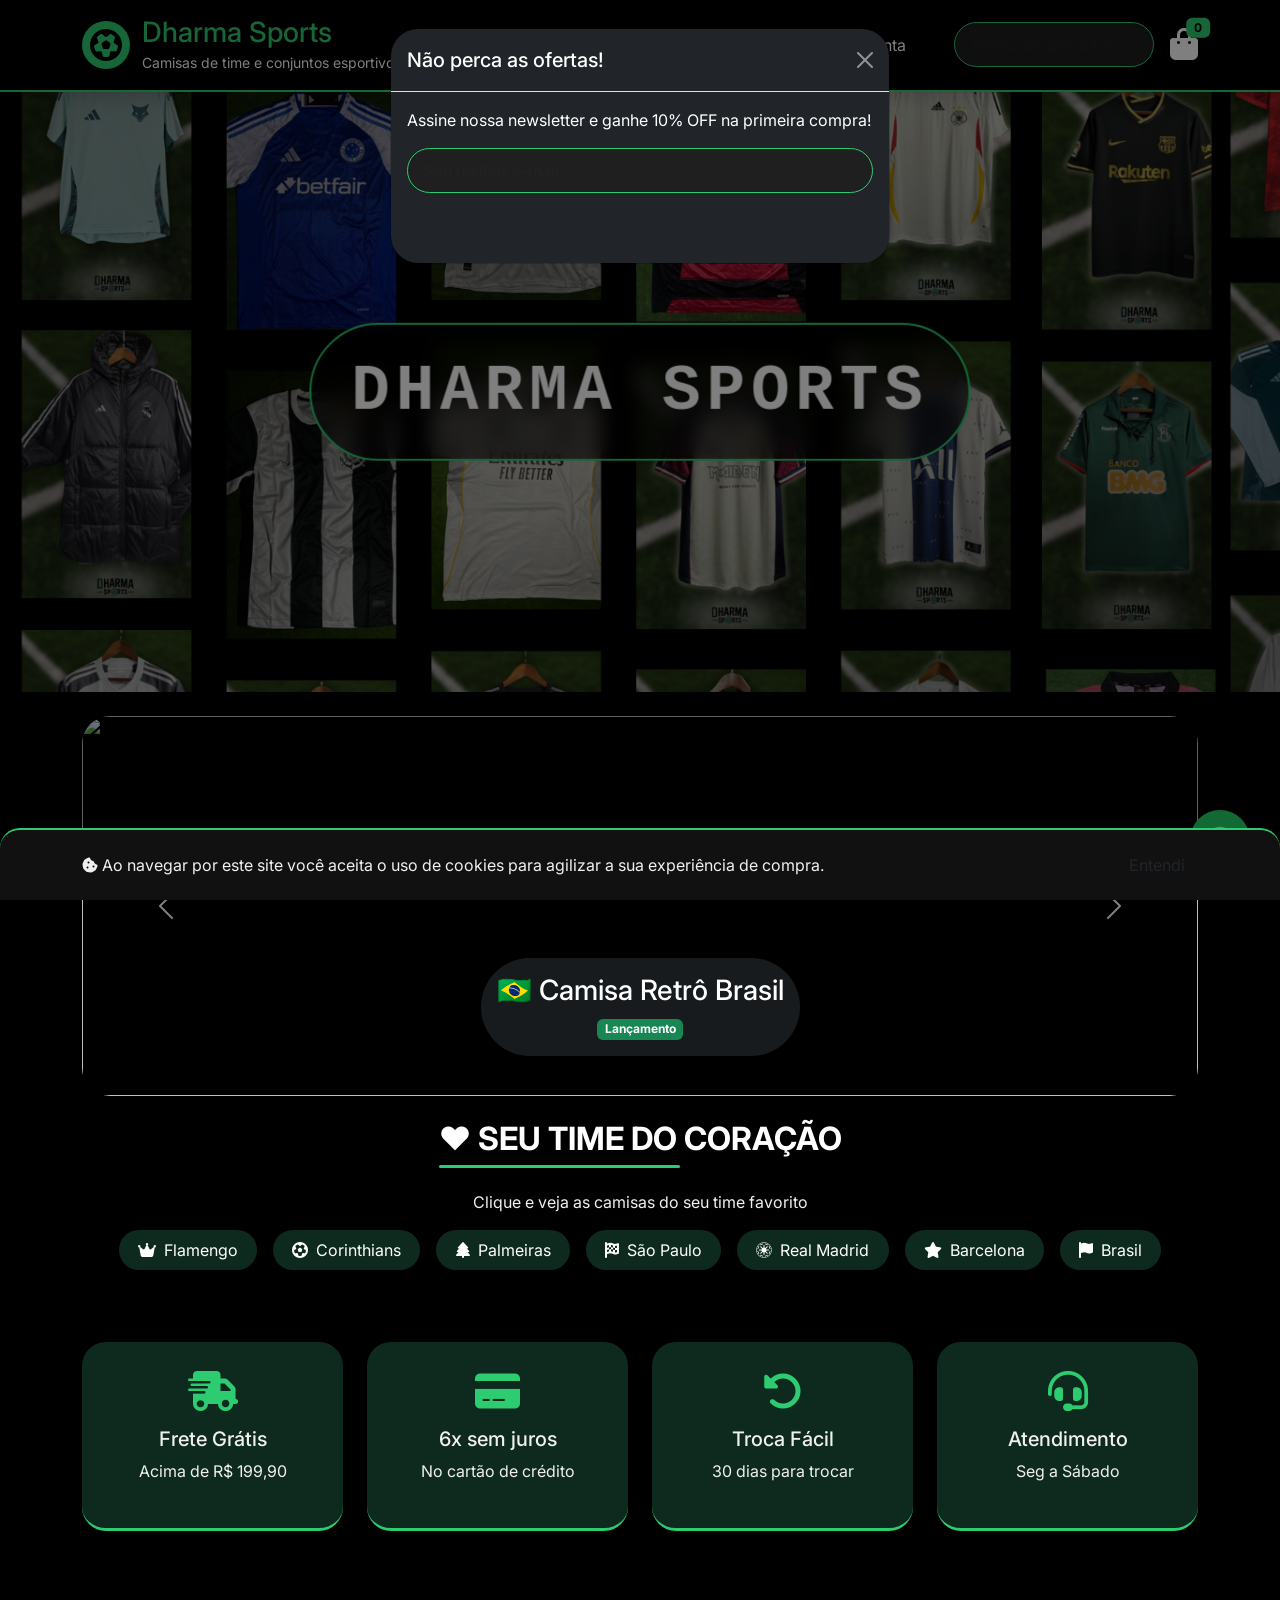
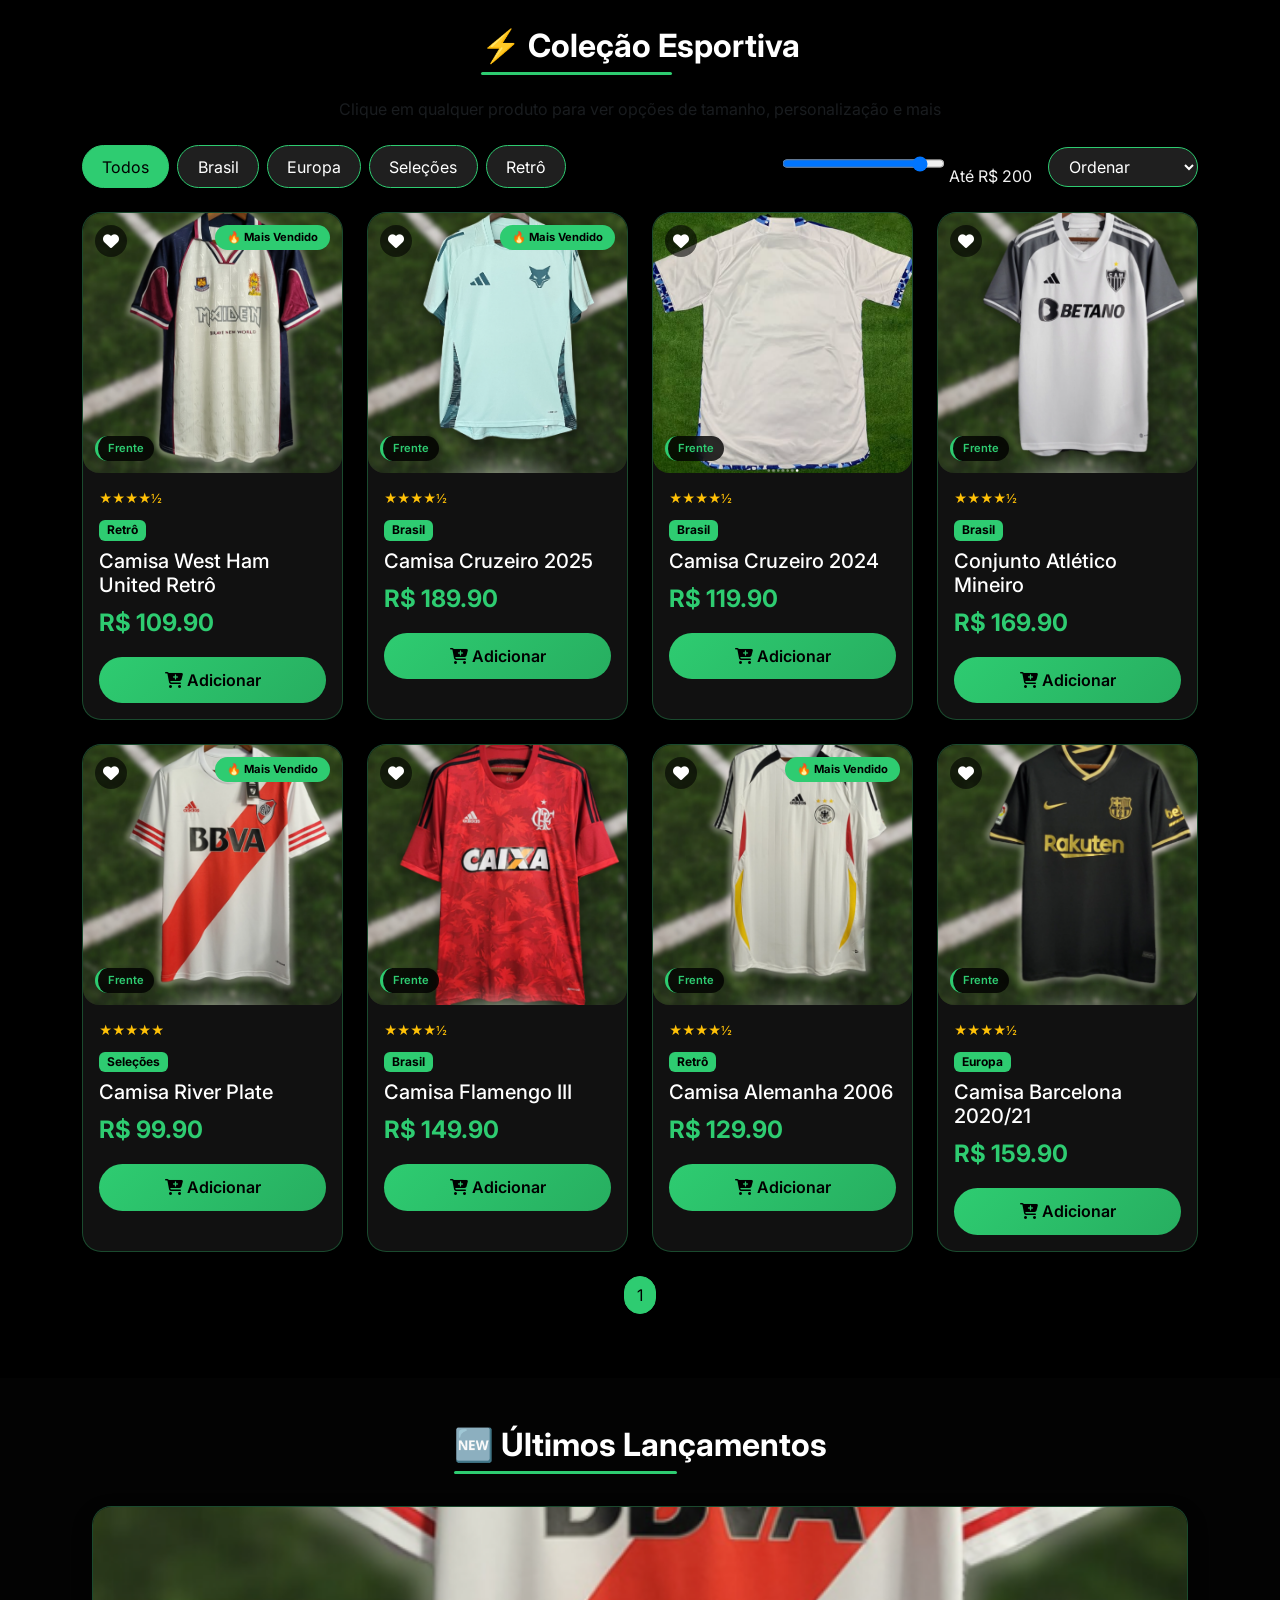
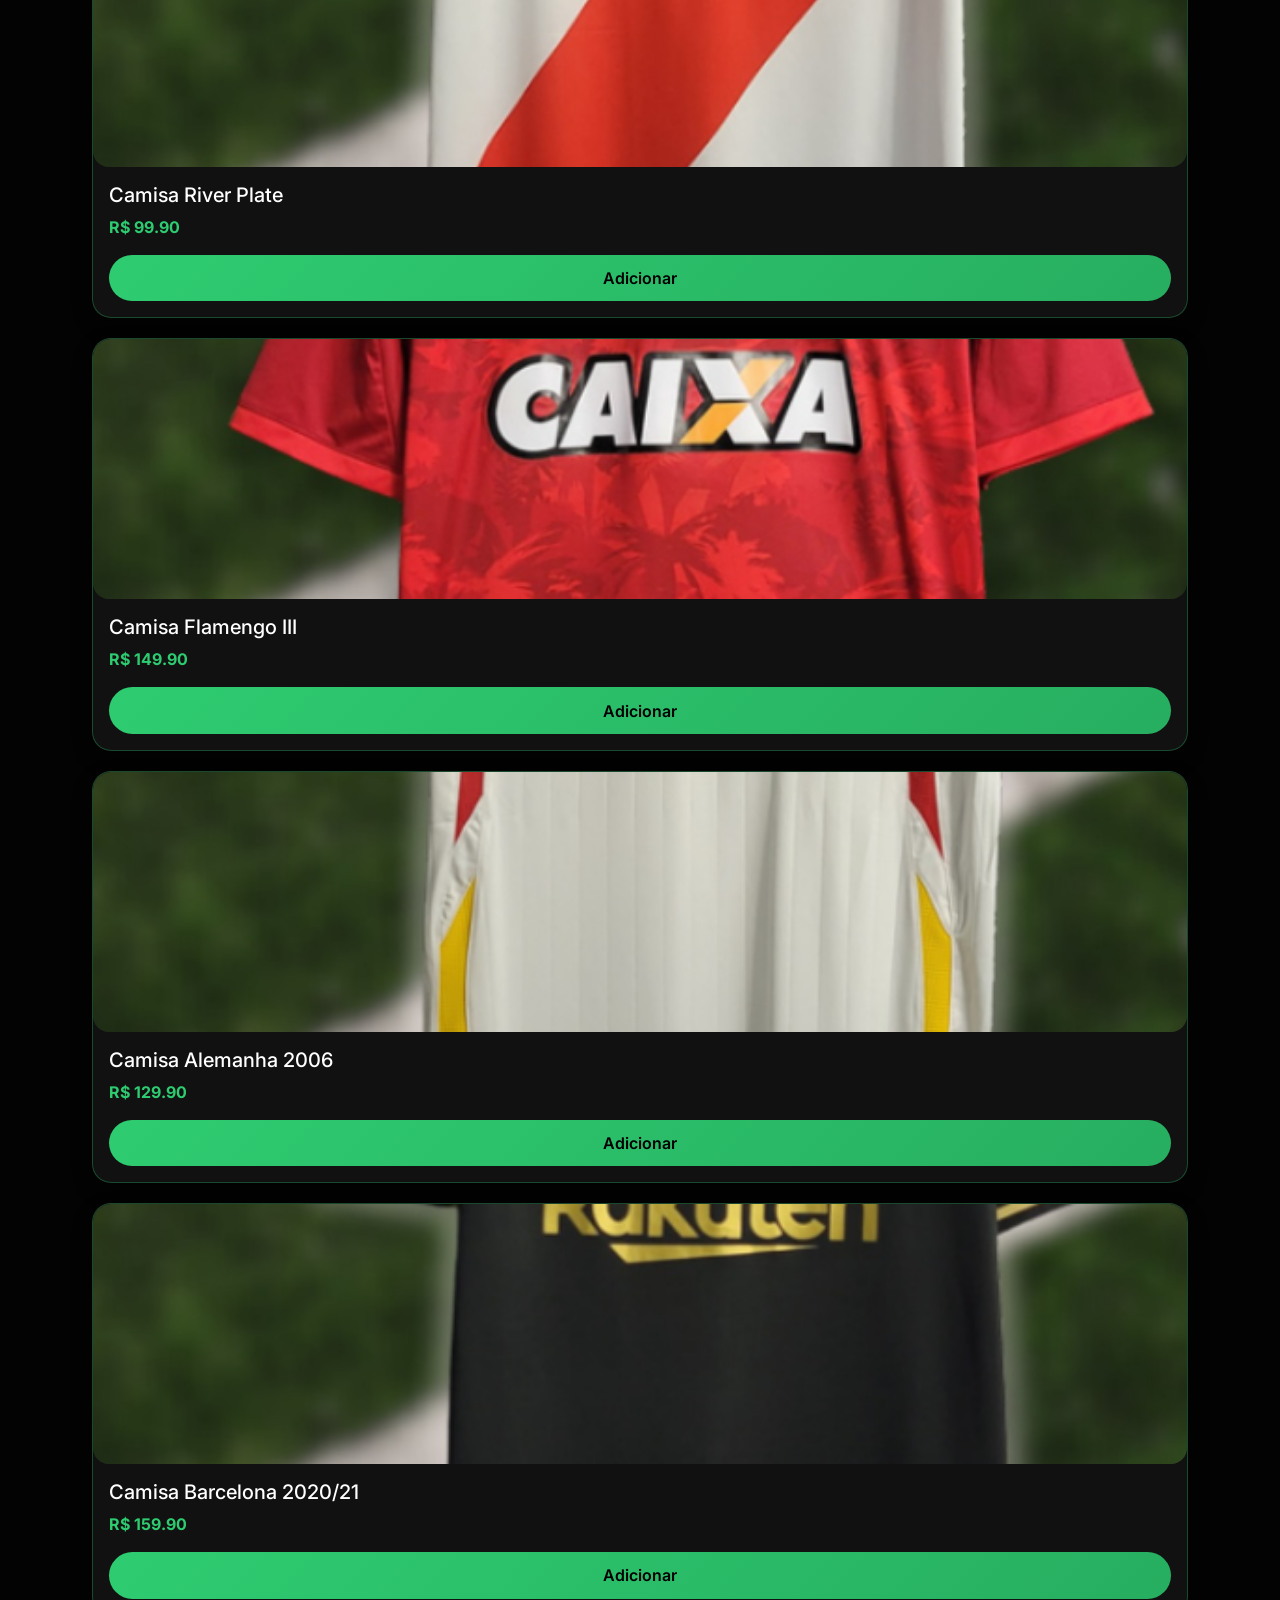
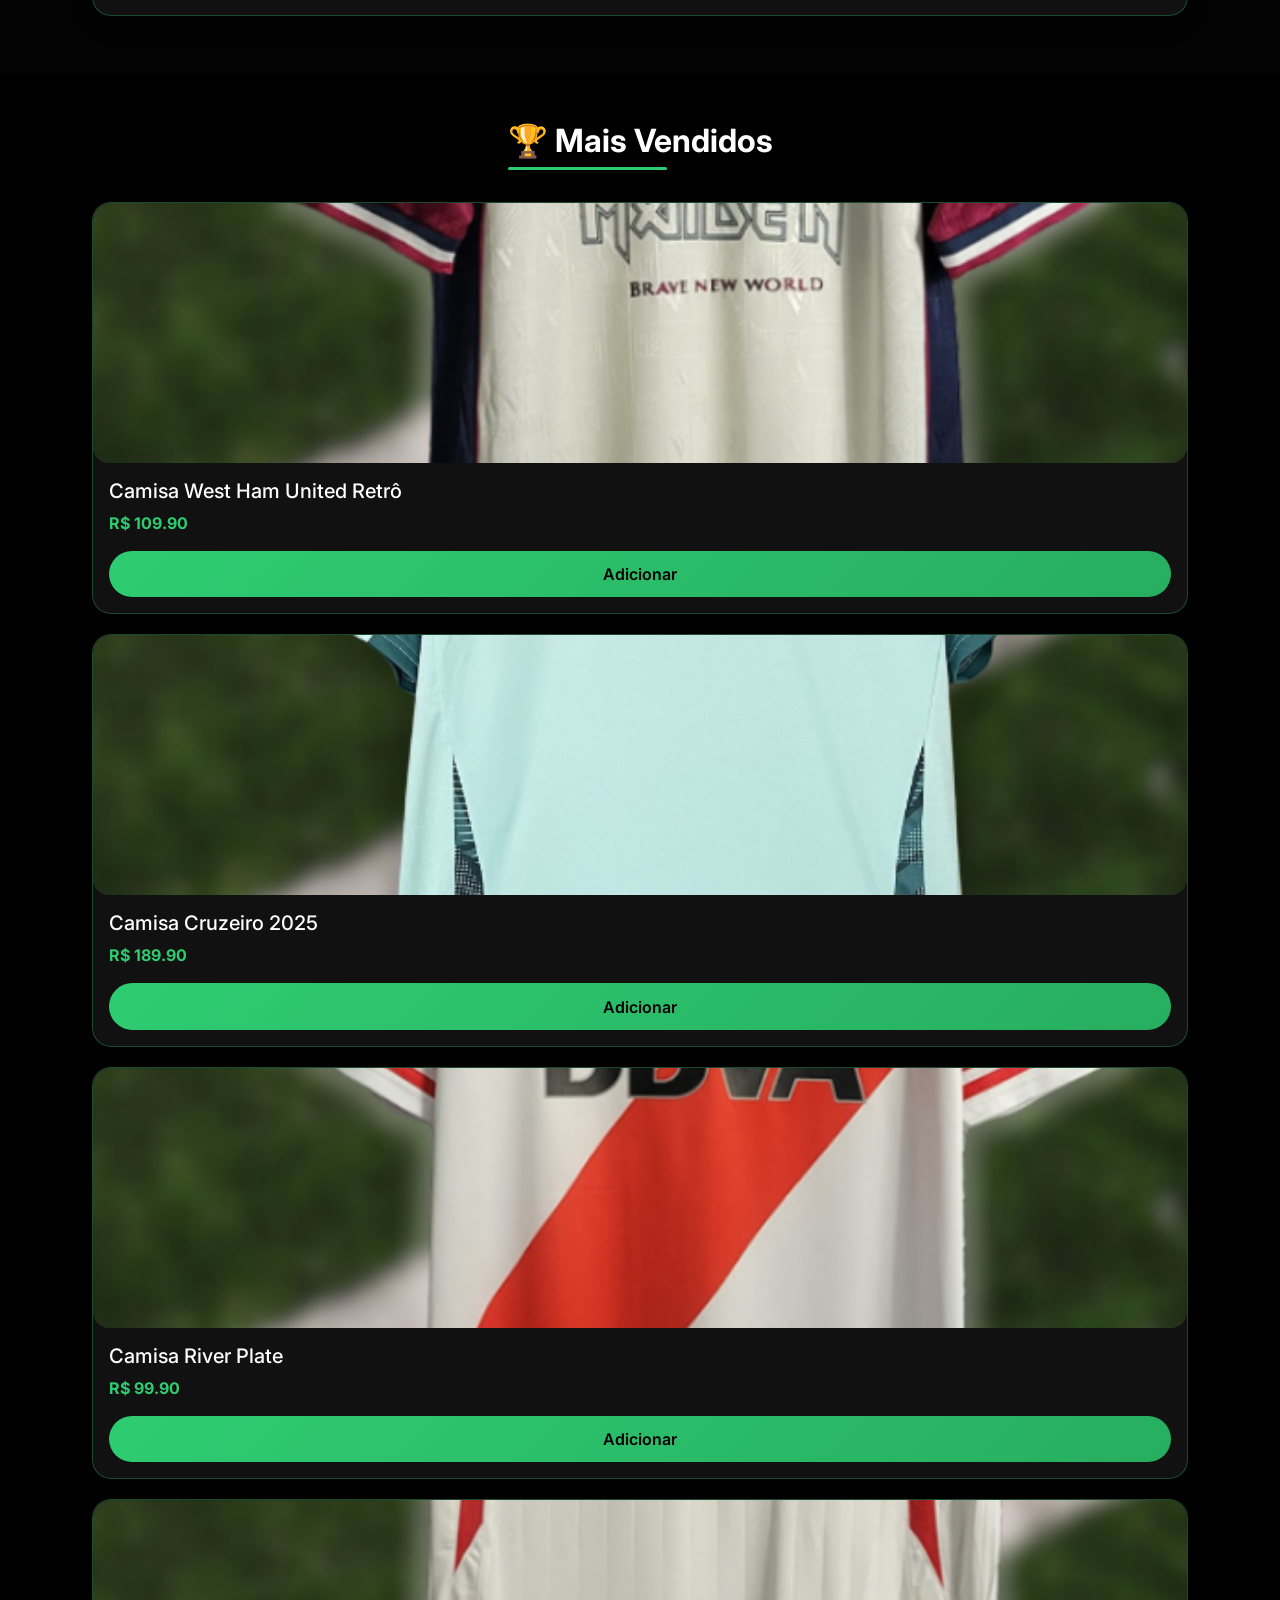
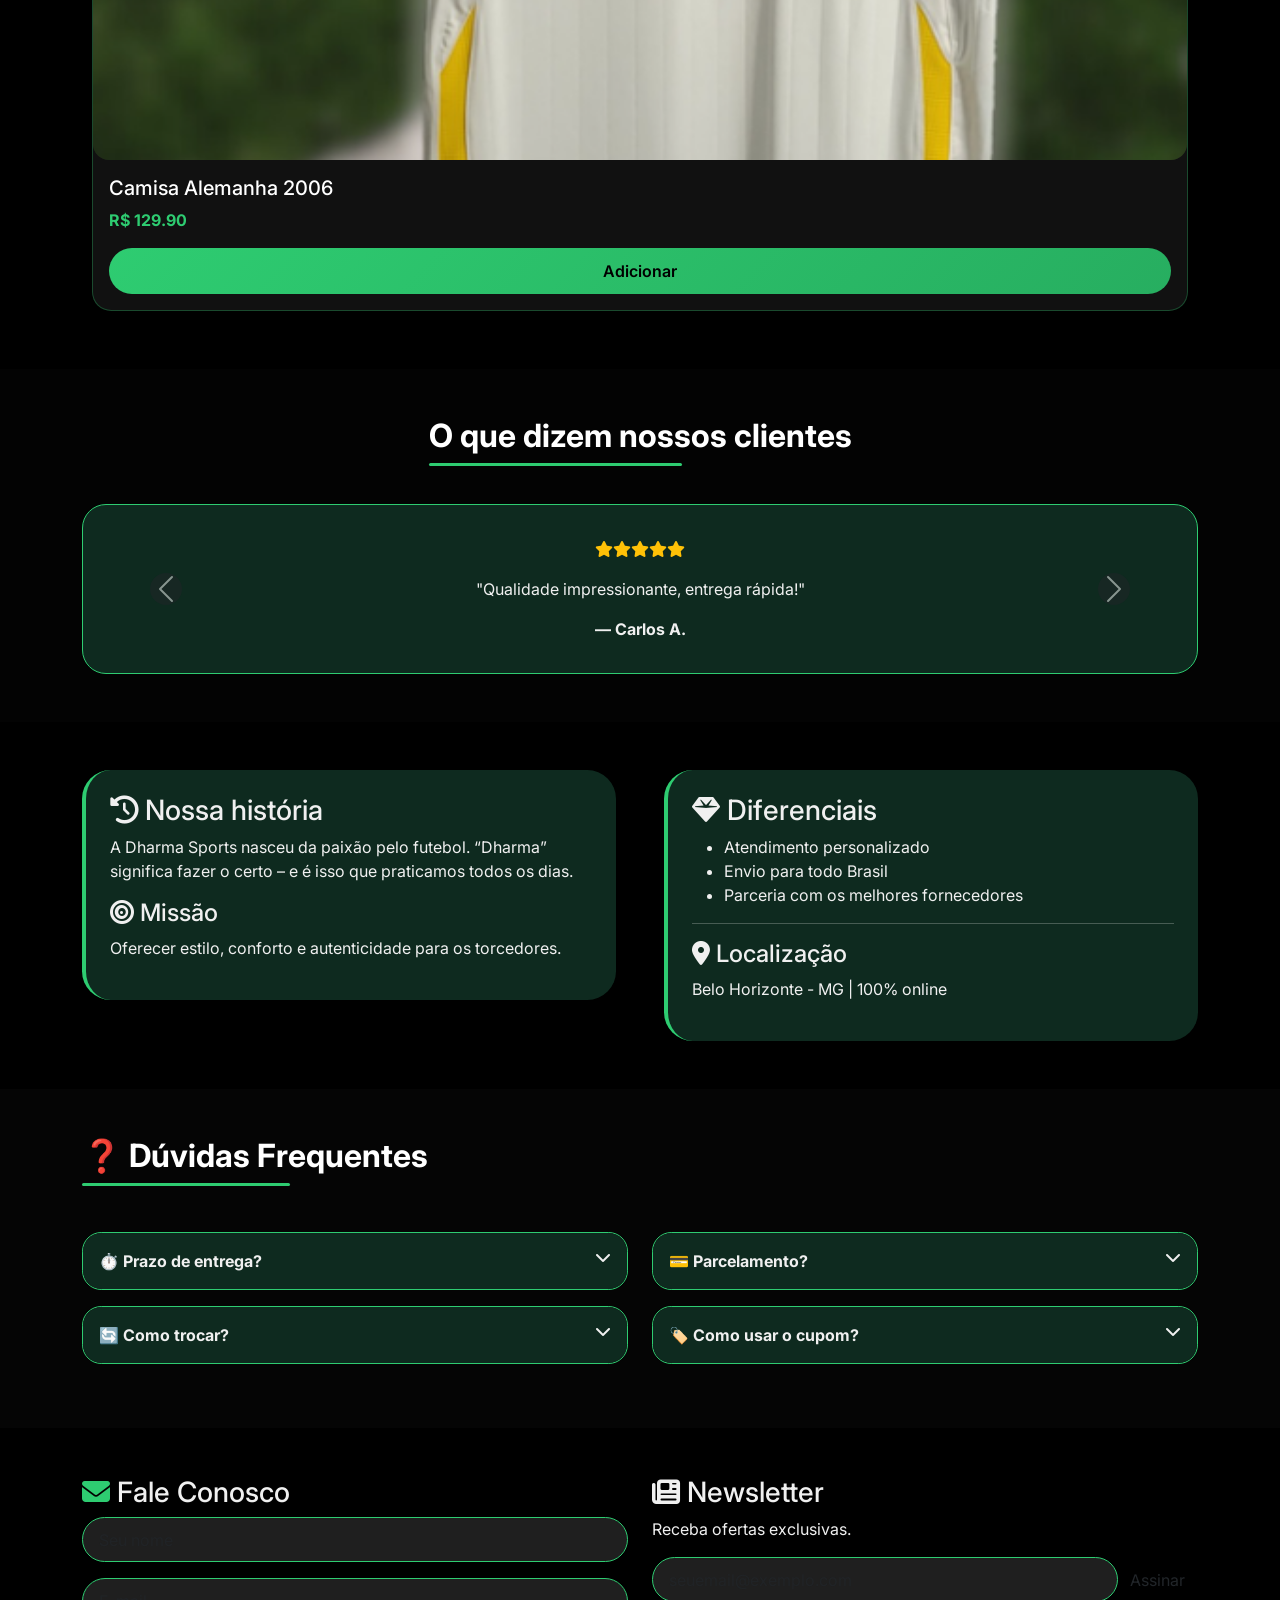
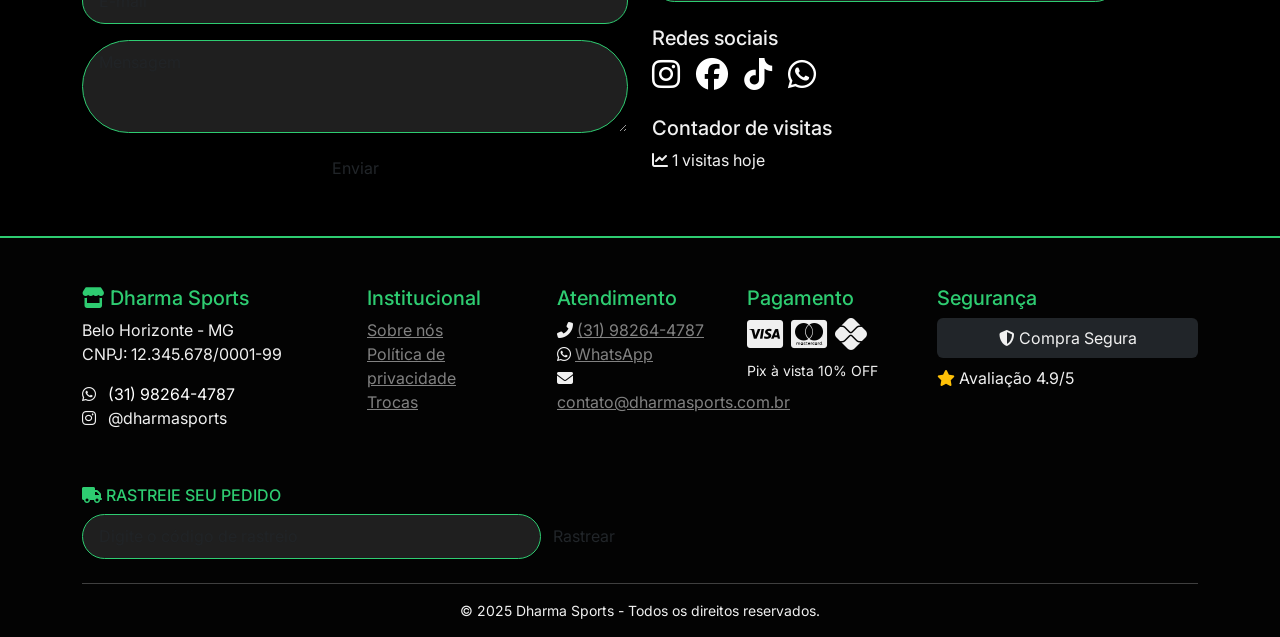
==== commit 6dcf5d18: "Update index.html" ====
--- a/DharmaSports/index.html
+++ b/DharmaSports/index.html
@@ -49,72 +49,106 @@
       border-radius: 10px;
     }
 
-    /* BANNER ANIMADO COM dharma.png */
+    /* BANNER ANIMADO - IMAGEM TOMANDO CONTA TOTAL DO CONTAINER */
     .banner-animado {
       width: 100%;
-      height: 500px;
+      height: 600px;
       position: relative;
       overflow: hidden;
       background: #000000;
-      margin-top: 2rem;
-    }
-
-    .camada {
+      margin-top: 0;
+      border-radius: 0;
+      box-shadow: 0 15px 35px rgba(0,0,0,0.5);
+    }
+
+    /* Camada única com a imagem ocupando TODO o espaço e animada */
+    .camada-unica {
       position: absolute;
+      top: 0;
+      left: 0;
       width: 100%;
-      height: 200%;
-      background: url('dharma.png') repeat-y;
-      background-size: cover;
-    }
-
-    .camada1 {
-      animation: subir 20s linear infinite;
-    }
-
-    .camada2 {
-      animation: descer 20s linear infinite;
-      opacity: 1;
-    }
-
-    @keyframes subir {
-      0% { transform: translateY(0); }
-      100% { transform: translateY(-50%); }
-    }
-
-    @keyframes descer {
-      0% { transform: translateY(-50%); }
-      100% { transform: translateY(0); }
-    }
-
+      height: 100%;
+      background: url('dharma desing.png') center/cover no-repeat;
+      animation: zoomSuave 20s ease-in-out infinite;
+      transform-origin: center;
+    }
+
+    /* Animação suave que faz a imagem "respirar" e se mover lentamente */
+    @keyframes zoomSuave {
+      0% {
+        transform: scale(1);
+      }
+      50% {
+        transform: scale(1.1);
+      }
+      100% {
+        transform: scale(1);
+      }
+    }
+
+    /* Overlay escuro para o texto ficar legível */
     .banner-animado::before {
       content: "DHARMA SPORTS";
       position: absolute;
       top: 50%;
       left: 50%;
       transform: translate(-50%, -50%);
-      font-size: 3rem;
+      font-size: 4rem;
       font-weight: 800;
       color: white;
-      text-shadow: 0 0 20px rgba(0, 0, 0, 0.5);
+      text-shadow: 0 0 30px rgba(0, 0, 0, 0.8);
       z-index: 2;
-      letter-spacing: 4px;
-      background: rgba(0, 0, 0, 0.5);
-      padding: 1rem 2rem;
-      border-radius: 60px;
-      backdrop-filter: blur(4px);
+      letter-spacing: 6px;
+      background: rgba(0, 0, 0, 0.6);
+      padding: 1.2rem 2.5rem;
+      border-radius: 80px;
+      backdrop-filter: blur(10px);
       font-family: monospace;
       border: 2px solid #2ecc71;
       text-align: center;
+      white-space: nowrap;
+      animation: textoPulse 2s ease-in-out infinite;
+    }
+
+    /* Animação sutil para o texto */
+    @keyframes textoPulse {
+      0%, 100% {
+        transform: translate(-50%, -50%) scale(1);
+        box-shadow: 0 0 20px rgba(46, 204, 113, 0.3);
+      }
+      50% {
+        transform: translate(-50%, -50%) scale(1.02);
+        box-shadow: 0 0 40px rgba(46, 204, 113, 0.6);
+      }
+    }
+
+    /* Efeito de gradiente nas bordas para dar profundidade */
+    .banner-animado::after {
+      content: '';
+      position: absolute;
+      top: 0;
+      left: 0;
+      width: 100%;
+      height: 100%;
+      background: linear-gradient(135deg, rgba(0,0,0,0.4) 0%, rgba(0,0,0,0.2) 50%, rgba(0,0,0,0.4) 100%);
+      pointer-events: none;
+      z-index: 1;
     }
 
     @media (max-width: 768px) {
       .banner-animado::before {
-        font-size: 1.8rem;
-        padding: 0.5rem 1rem;
+        font-size: 2rem;
+        padding: 0.8rem 1.5rem;
         white-space: nowrap;
+        letter-spacing: 3px;
       }
       .banner-animado {
-        height: 300px;
+        height: 400px;
+      }
+      @keyframes zoomSuave {
+        0% { transform: scale(1); }
+        50% { transform: scale(1.08); }
+        100% { transform: scale(1); }
       }
     }
 
@@ -123,6 +157,12 @@
       --primary-dark: #27ae60;
       --card-bg: #111111;
       --gradient-green: linear-gradient(135deg, #2ecc71, #27ae60);
+    }
+
+    /* deixando containers principais com bordas arredondadas */
+    .rounded-container {
+      border-radius: 28px;
+      overflow: hidden;
     }
 
     .section-title {
@@ -272,6 +312,7 @@
       display: flex;
       flex-direction: column;
       border-left: 3px solid var(--primary-green);
+      border-radius: 28px 0 0 28px;
     }
     .cart-sidebar.open { right: 0; }
     .cart-header {
@@ -366,7 +407,7 @@
       text-align: center;
       padding: 1.8rem;
       background: #0e2a1f;
-      border-radius: 1rem;
+      border-radius: 1.5rem;
       transition: 0.3s;
       border-bottom: 3px solid var(--primary-green);
     }
@@ -375,7 +416,7 @@
 
     .testimonial-card {
       background: #0e2a1f;
-      border-radius: 1rem;
+      border-radius: 1.5rem;
       padding: 2rem;
       text-align: center;
       border: 1px solid #2ecc71;
@@ -422,7 +463,7 @@
 
     .faq-item {
       background: #111;
-      border-radius: 1rem;
+      border-radius: 1.2rem;
       margin-bottom: 1rem;
       border: 1px solid #2ecc71;
     }
@@ -431,6 +472,7 @@
       padding: 1rem;
       cursor: pointer;
       font-weight: bold;
+      border-radius: 1.2rem;
     }
     .faq-answer { padding: 1rem; display: none; border-top: 1px solid #2ecc71; }
 
@@ -438,6 +480,8 @@
       background: #1f1f1f !important;
       border: 1px solid #2ecc71 !important;
       color: white !important;
+      border-radius: 60px !important;
+      padding: 0.6rem 1rem !important;
     }
     .form-control:focus {
       border-color: #2ecc71 !important;
@@ -453,6 +497,14 @@
       align-items: center;
       justify-content: center;
       margin-right: 12px;
+    }
+    
+    .logo-img {
+      width: 48px;
+      height: 48px;
+      object-fit: contain;
+      margin-right: 12px;
+      border-radius: 12px;
     }
 
     /* Cookie banner */
@@ -467,6 +519,7 @@
       z-index: 1100;
       transform: translateY(100%);
       transition: transform 0.3s ease;
+      border-radius: 20px 20px 0 0;
     }
     .cookie-banner.show {
       transform: translateY(0);
@@ -542,6 +595,8 @@
       background: #1f1f1f;
       border-color: #2ecc71;
       color: white;
+      border-radius: 40px;
+      margin: 0 4px;
     }
     .pagination .page-item.active .page-link {
       background: #2ecc71;
@@ -564,6 +619,19 @@
     .z-3 {
       z-index: 1030 !important;
     }
+
+    /* container geral com borda suave */
+    .main-container {
+      border-radius: 28px;
+    }
+
+    /* Ajuste para o banner ocupar toda largura */
+    .full-width-banner {
+      padding-left: 0 !important;
+      padding-right: 0 !important;
+      max-width: 100% !important;
+      width: 100% !important;
+    }
   </style>
 </head>
 <body>
@@ -572,7 +640,8 @@
 <header class="bg-black text-white py-3 position-sticky top-0 z-3 shadow" style="border-bottom: 2px solid #2ecc71;">
   <div class="container d-flex justify-content-between align-items-center flex-wrap gap-3">
     <div class="d-flex align-items-center">
-      <div class="logo-circle"><i class="fas fa-futbol fa-2x" style="color:#000;"></i></div>
+      <img src="logo.png" alt="Dharma Sports Logo" class="logo-img" onerror="this.style.display='none'; this.nextElementSibling.style.display='flex'">
+      <div class="logo-circle" style="display: none;"><i class="fas fa-futbol fa-2x" style="color:#000;"></i></div>
       <div>
         <h1 class="h3 mb-0" style="color: #2ecc71;">Dharma Sports</h1>
         <small>Camisas de time e conjuntos esportivos</small>
@@ -587,7 +656,7 @@
       <a href="#" id="accountNavBtn" class="nav-link-custom"><i class="fas fa-user"></i> Minha Conta</a>
     </nav>
     <div class="d-flex align-items-center gap-3">
-      <input type="text" id="searchInput" class="form-control" placeholder="Pesquisar produtos..." style="width: 200px;">
+      <input type="text" id="searchInput" class="form-control" placeholder="Pesquisar produtos..." style="width: 200px; border-radius: 60px;">
       <div class="position-relative" id="cartIcon" style="cursor: pointer;">
         <i class="fas fa-shopping-bag fa-2x text-white"></i>
         <span class="badge bg-warning position-absolute top-0 start-100 translate-middle cart-count" id="cartCount" style="background-color: #2ecc71 !important; color: black;">0</span>
@@ -599,7 +668,7 @@
 <!-- MODAL CONTA -->
 <div class="modal fade" id="accountModal" tabindex="-1">
   <div class="modal-dialog">
-    <div class="modal-content bg-dark text-white">
+    <div class="modal-content bg-dark text-white" style="border-radius: 28px;">
       <div class="modal-header">
         <h5 class="modal-title"><i class="fas fa-user-circle"></i> Minha Conta</h5>
         <button type="button" class="btn-close btn-close-white" data-bs-dismiss="modal"></button>
@@ -631,22 +700,23 @@
   </div>
 </div>
 
-<!-- BANNER ANIMADO -->
-<section class="banner-animado">
-  <div class="camada camada1"></div>
-  <div class="camada camada2"></div>
-</section>
+<!-- BANNER ANIMADO - IMAGEM TOMANDO CONTA TOTAL COM ANIMAÇÃO - OCUPA TODA LARGURA -->
+<div class="banner-animado">
+  <div class="camada-unica"></div>
+</div>
 
 <!-- CARROSSEL PRINCIPAL -->
 <section id="inicio" class="mt-4">
-  <div id="carouselExample" class="carousel slide" data-bs-ride="carousel">
-    <div class="carousel-inner rounded-4 overflow-hidden shadow">
-      <div class="carousel-item active"><img src="https://placehold.co/1600x500/111111/2ecc71?text=⚡+CAMISA+RETRÔ+BRASIL+⚡" class="d-block w-100" style="height:380px; object-fit:cover;"><div class="carousel-caption d-none d-md-block"><div class="bg-dark bg-opacity-75 d-inline-block p-3 rounded-pill"><h3>🇧🇷 Camisa Retrô Brasil</h3><span class="badge bg-success">Lançamento</span></div></div></div>
-      <div class="carousel-item"><img src="https://placehold.co/1600x500/1e2a1e/2ecc71?text=🔥+CONJUNTO+SPORT+PRO+🔥" class="d-block w-100" style="height:380px; object-fit:cover;"><div class="carousel-caption d-none d-md-block"><div class="bg-dark bg-opacity-75 d-inline-block p-3 rounded-pill"><h3>🏋️ Conjunto Sport Pro</h3><span class="badge bg-warning text-dark">Mais vendido</span></div></div></div>
-      <div class="carousel-item"><img src="https://placehold.co/1600x500/0a3d1a/2ecc71?text=⚽+KIT+TORCEDOR+OFICIAL+⚽" class="d-block w-100" style="height:380px; object-fit:cover;"><div class="carousel-caption d-none d-md-block"><div class="bg-dark bg-opacity-75 d-inline-block p-3 rounded-pill"><h3>🎽 Kit Torcedor Premium</h3><span class="badge bg-info">Frete Grátis</span></div></div></div>
+  <div class="container">
+    <div id="carouselExample" class="carousel slide" data-bs-ride="carousel">
+      <div class="carousel-inner rounded-4 overflow-hidden shadow" style="border-radius: 28px !important;">
+        <div class="carousel-item active"><img src="https://placehold.co/1600x500/111111/2ecc71?text=⚡+CAMISA+RETRÔ+BRASIL+⚡" class="d-block w-100" style="height:380px; object-fit:cover;"><div class="carousel-caption d-none d-md-block"><div class="bg-dark bg-opacity-75 d-inline-block p-3 rounded-pill"><h3>🇧🇷 Camisa Retrô Brasil</h3><span class="badge bg-success">Lançamento</span></div></div></div>
+        <div class="carousel-item"><img src="https://placehold.co/1600x500/1e2a1e/2ecc71?text=🔥+CONJUNTO+SPORT+PRO+🔥" class="d-block w-100" style="height:380px; object-fit:cover;"><div class="carousel-caption d-none d-md-block"><div class="bg-dark bg-opacity-75 d-inline-block p-3 rounded-pill"><h3>🏋️ Conjunto Sport Pro</h3><span class="badge bg-warning text-dark">Mais vendido</span></div></div></div>
+        <div class="carousel-item"><img src="https://placehold.co/1600x500/0a3d1a/2ecc71?text=⚽+KIT+TORCEDOR+OFICIAL+⚽" class="d-block w-100" style="height:380px; object-fit:cover;"><div class="carousel-caption d-none d-md-block"><div class="bg-dark bg-opacity-75 d-inline-block p-3 rounded-pill"><h3>🎽 Kit Torcedor Premium</h3><span class="badge bg-info">Frete Grátis</span></div></div></div>
+      </div>
+      <button class="carousel-control-prev" type="button" data-bs-target="#carouselExample" data-bs-slide="prev"><span class="carousel-control-prev-icon"></span></button>
+      <button class="carousel-control-next" type="button" data-bs-target="#carouselExample" data-bs-slide="next"><span class="carousel-control-next-icon"></span></button>
     </div>
-    <button class="carousel-control-prev" type="button" data-bs-target="#carouselExample" data-bs-slide="prev"><span class="carousel-control-prev-icon"></span></button>
-    <button class="carousel-control-next" type="button" data-bs-target="#carouselExample" data-bs-slide="next"><span class="carousel-control-next-icon"></span></button>
   </div>
 </section>
 
@@ -726,7 +796,7 @@
 
 <!-- SOBRE -->
 <section id="sobre" class="py-5">
-  <div class="container"><div class="row g-5"><div class="col-md-6" data-aos="fade-right"><div class="info-box p-4" style="background:#0e2a1f; border-radius:1rem; border-left:4px solid #2ecc71;"><h3><i class="fas fa-history"></i> Nossa história</h3><p>A Dharma Sports nasceu da paixão pelo futebol. “Dharma” significa fazer o certo – e é isso que praticamos todos os dias.</p><h4><i class="fas fa-bullseye"></i> Missão</h4><p>Oferecer estilo, conforto e autenticidade para os torcedores.</p></div></div><div class="col-md-6" data-aos="fade-left"><div class="info-box p-4" style="background:#0e2a1f; border-radius:1rem; border-left:4px solid #2ecc71;"><h3><i class="fas fa-gem"></i> Diferenciais</h3><ul><li>Atendimento personalizado</li><li>Envio para todo Brasil</li><li>Parceria com os melhores fornecedores</li></ul><hr><h4><i class="fas fa-map-marker-alt"></i> Localização</h4><p>Belo Horizonte - MG | 100% online</p></div></div></div></div>
+  <div class="container"><div class="row g-5"><div class="col-md-6" data-aos="fade-right"><div class="info-box p-4" style="background:#0e2a1f; border-radius:1.8rem; border-left:4px solid #2ecc71;"><h3><i class="fas fa-history"></i> Nossa história</h3><p>A Dharma Sports nasceu da paixão pelo futebol. “Dharma” significa fazer o certo – e é isso que praticamos todos os dias.</p><h4><i class="fas fa-bullseye"></i> Missão</h4><p>Oferecer estilo, conforto e autenticidade para os torcedores.</p></div></div><div class="col-md-6" data-aos="fade-left"><div class="info-box p-4" style="background:#0e2a1f; border-radius:1.8rem; border-left:4px solid #2ecc71;"><h3><i class="fas fa-gem"></i> Diferenciais</h3><ul><li>Atendimento personalizado</li><li>Envio para todo Brasil</li><li>Parceria com os melhores fornecedores</li></ul><hr><h4><i class="fas fa-map-marker-alt"></i> Localização</h4><p>Belo Horizonte - MG | 100% online</p></div></div></div></div>
 </section>
 
 <!-- FAQ -->
@@ -773,7 +843,7 @@
 </div>
 
 <!-- MODAL PRODUTO -->
-<div class="modal fade" id="productModal" tabindex="-1"><div class="modal-dialog modal-lg"><div class="modal-content bg-dark text-white"><div class="modal-header"><h5 class="modal-title" id="modalProductName">Produto</h5><button type="button" class="btn-close btn-close-white" data-bs-dismiss="modal"></button></div><div class="modal-body"><div class="row"><div class="col-md-6"><img id="modalProductImg" class="img-fluid rounded" src="https://placehold.co/400x400/111/2ecc71?text=Produto"></div><div class="col-md-6"><h4 id="modalProductPrice"></h4><div class="rating-stars" id="modalRating"></div><p id="modalProductDesc">Tecido Dry-Fit, modelagem anatômica.</p><div class="mb-2"><label>Tamanho:</label><select id="modalSize" class="form-select bg-dark text-white"><option>P</option><option>M</option><option>G</option><option>GG</option></select></div>
+<div class="modal fade" id="productModal" tabindex="-1"><div class="modal-dialog modal-lg"><div class="modal-content bg-dark text-white" style="border-radius: 28px;"><div class="modal-header"><h5 class="modal-title" id="modalProductName">Produto</h5><button type="button" class="btn-close btn-close-white" data-bs-dismiss="modal"></button></div><div class="modal-body"><div class="row"><div class="col-md-6"><img id="modalProductImg" class="img-fluid rounded" src="https://placehold.co/400x400/111/2ecc71?text=Produto"></div><div class="col-md-6"><h4 id="modalProductPrice"></h4><div class="rating-stars" id="modalRating"></div><p id="modalProductDesc">Tecido Dry-Fit, modelagem anatômica.</p><div class="mb-2"><label>Tamanho:</label><select id="modalSize" class="form-select bg-dark text-white"><option>P</option><option>M</option><option>G</option><option>GG</option></select></div>
             <div class="mb-2"><label><i class="fas fa-tshirt"></i> Personalização:</label>
               <select id="modalCustom" class="form-select bg-dark text-white">
                 <option value="none">Sem personalização</option>
@@ -793,13 +863,12 @@
 </div>
 
 <!-- NEWSLETTER MODAL -->
-<div class="modal fade" id="newsletterModal" tabindex="-1" data-bs-backdrop="static"><div class="modal-dialog"><div class="modal-content bg-dark text-white"><div class="modal-header"><h5 class="modal-title">Não perca as ofertas!</h5><button type="button" class="btn-close btn-close-white" data-bs-dismiss="modal"></button></div><div class="modal-body"><p>Assine nossa newsletter e ganhe 10% OFF na primeira compra!</p><input type="email" id="popupNewsEmail" class="form-control mb-3" placeholder="Seu melhor e-mail"><button class="btn btn-dark-custom w-100" id="popupSubscribe">Assinar e ganhar desconto</button></div></div></div></div>
+<div class="modal fade" id="newsletterModal" tabindex="-1" data-bs-backdrop="static"><div class="modal-dialog"><div class="modal-content bg-dark text-white" style="border-radius: 28px;"><div class="modal-header"><h5 class="modal-title">Não perca as ofertas!</h5><button type="button" class="btn-close btn-close-white" data-bs-dismiss="modal"></button></div><div class="modal-body"><p>Assine nossa newsletter e ganhe 10% OFF na primeira compra!</p><input type="email" id="popupNewsEmail" class="form-control mb-3" placeholder="Seu melhor e-mail"><button class="btn btn-dark-custom w-100" id="popupSubscribe">Assinar e ganhar desconto</button></div></div></div></div>
 
 <!-- WHATSAPP FLUTUANTE -->
 <a href="https://wa.me/5531982644787?text=Olá!%20Vim%20do%20site%20Dharma%20Sports%20e%20gostaria%20de%20mais%20informações." class="whatsapp-float" target="_blank"><i class="fab fa-whatsapp"></i></a>
 <div class="back-to-top" id="backToTop"><i class="fas fa-arrow-up"></i></div>
 
-<!-- Scripts (carregados no final para evitar problemas) -->
 <script src="https://cdn.jsdelivr.net/npm/bootstrap@5.3.2/dist/js/bootstrap.bundle.min.js"></script>
 <script src="https://unpkg.com/aos@2.3.1/dist/aos.js"></script>
 <script src="https://cdn.jsdelivr.net/npm/toastify-js"></script>
@@ -807,10 +876,7 @@
 <script src="https://cdnjs.cloudflare.com/ajax/libs/slick-carousel/1.8.1/slick.min.js"></script>
 
 <script>
-  // Inicialização AOS
   AOS.init({ duration: 800, once: true });
-
-    // Produtos (8 produtos) - CORRIGIDO
   const products = [
     { id: 1, name: "Camisa West Ham United Retrô", category: "Retrô", price: 109.90, rating: 4.8, icon: "fa-flag-checkered", images: { front: "camisa11.png", back: "camisa1.png" }, bestSeller: true },
     { id: 2, name: "Camisa Cruzeiro 2025", category: "Brasil", price: 189.90, rating: 4.9, icon: "fa-vest", images: { front: "camisa22.png", back: "camisa2.png" }, bestSeller: true },
@@ -821,482 +887,51 @@
     { id: 7, name: "Camisa Alemanha 2006", category: "Retrô", price: 129.90, rating: 4.9, icon: "fa-futbol", images: { front: "camisa77.png", back: "camisa7.png" }, bestSeller: true },
     { id: 8, name: "Camisa Barcelona 2020/21", category: "Europa", price: 159.90, rating: 4.8, icon: "fa-basketball", images: { front: "camisa88.png", back: "camisa8.png" }, bestSeller: false }
   ];
-
-
   let cart = [], currentCategory = "todos", currentSort = "default", searchTerm = "", activeCoupon = false, shippingCost = 0;
   let maxPrice = 200, currentPage = 1, itemsPerPage = 8;
   let favorites = JSON.parse(localStorage.getItem('favorites')) || [];
   let onlyFavorites = false;
-
-  // Contador de visitas
   let visitorCount = localStorage.getItem('visitorCount') ? parseInt(localStorage.getItem('visitorCount')) : 0;
   visitorCount++;
   localStorage.setItem('visitorCount', visitorCount);
-  const visitorSpan = document.getElementById('visitorCounter');
-  if (visitorSpan) visitorSpan.innerText = visitorCount;
-
-  // Cookie banner
-  if (!localStorage.getItem('cookiesAccepted')) {
-    document.getElementById('cookieBanner').classList.add('show');
-  }
-  const acceptBtn = document.getElementById('acceptCookies');
-  if (acceptBtn) {
-    acceptBtn.addEventListener('click', () => {
-      localStorage.setItem('cookiesAccepted', 'true');
-      document.getElementById('cookieBanner').classList.remove('show');
-    });
-  }
-
-  // Newsletter popup
-  setTimeout(() => {
-    if (!localStorage.getItem('newsletterShown')) {
-      const modalEl = document.getElementById('newsletterModal');
-      if (modalEl) {
-        new bootstrap.Modal(modalEl).show();
-        localStorage.setItem('newsletterShown', 'true');
-      }
-    }
-  }, 5000);
-  
-  const popupSubscribe = document.getElementById('popupSubscribe');
-  if (popupSubscribe) {
-    popupSubscribe.addEventListener('click', () => {
-      const email = document.getElementById('popupNewsEmail').value;
-      if (email && email.includes('@')) {
-        alert('✅ Inscrição realizada! Você receberá 10% OFF no seu e-mail.');
-        bootstrap.Modal.getInstance(document.getElementById('newsletterModal')).hide();
-      } else alert('E-mail inválido.');
-    });
-  }
-
-  // Funções de filtro e renderização
-  function getFilteredProducts() {
-    let filtered = [...products];
-    if (onlyFavorites) {
-      filtered = filtered.filter(p => favorites.includes(p.id));
-    } else {
-      if (currentCategory !== "todos") filtered = filtered.filter(p => p.category === currentCategory);
-      if (searchTerm) filtered = filtered.filter(p => p.name.toLowerCase().includes(searchTerm.toLowerCase()));
-    }
-    filtered = filtered.filter(p => p.price <= maxPrice);
-    if (currentSort === "price_asc") filtered.sort((a,b)=>a.price-b.price);
-    else if (currentSort === "price_desc") filtered.sort((a,b)=>b.price-a.price);
-    return filtered;
-  }
-
-  function renderProducts() {
-    const filtered = getFilteredProducts();
-    const totalPages = Math.ceil(filtered.length / itemsPerPage);
-    const start = (currentPage - 1) * itemsPerPage;
-    const pageProducts = filtered.slice(start, start + itemsPerPage);
-    const grid = document.getElementById('productGrid');
-    if (!grid) return;
-    if (pageProducts.length === 0) { grid.innerHTML = '<div class="col-12 text-center py-5">Nenhum produto encontrado.</div>'; return; }
-    grid.innerHTML = pageProducts.map(prod => `
-      <div class="col-md-3 col-sm-6">
-        <div class="product-card card h-100">
-          ${prod.bestSeller ? '<div class="product-badge">🔥 Mais Vendido</div>' : ''}
-          <div class="favorite-btn ${favorites.includes(prod.id) ? 'active' : ''}" data-id="${prod.id}"><i class="fas fa-heart"></i></div>
-          <div class="product-img" data-id="${prod.id}">
-            <img class="front-img" src="${prod.images.front}" alt="${prod.name} frente" onerror="this.src='https://placehold.co/400x400/2c3e2c/2ecc71?text=Erro+imagem'">
-            <img class="back-img" src="${prod.images.back}" alt="${prod.name} verso" onerror="this.src='https://placehold.co/400x400/1e2a1e/2ecc71?text=Erro+imagem'">
-            <div class="img-badge">Frente</div>
-          </div>
-          <div class="card-body">
-            <div class="rating-stars">${'★'.repeat(Math.floor(prod.rating))}${prod.rating % 1 ? '½' : ''}</div>
-            <span class="badge mb-2" style="background:#2ecc71; color:#000;">${prod.category}</span>
-            <h5 class="card-title text-white">${prod.name}</h5>
-            <p class="card-text fw-bold fs-4" style="color:#2ecc71;">R$ ${prod.price.toFixed(2)}</p>
-            <button class="btn-add-cart btn" data-id="${prod.id}"><i class="fas fa-cart-plus"></i> Adicionar</button>
-          </div>
-        </div>
-      </div>
-    `).join('');
-    attachProductEvents();
-    attachFavoriteEvents();
-    renderPagination(totalPages);
-  }
-
-  function renderPagination(totalPages) {
-    const paginationEl = document.getElementById('pagination');
-    if (!paginationEl) return;
-    let html = '';
-    for (let i = 1; i <= totalPages; i++) {
-      html += `<li class="page-item ${i === currentPage ? 'active' : ''}"><button class="page-link" data-page="${i}">${i}</button></li>`;
-    }
-    paginationEl.innerHTML = html;
-    document.querySelectorAll('.page-link').forEach(btn => {
-      btn.addEventListener('click', (e) => {
-        currentPage = parseInt(btn.dataset.page);
-        renderProducts();
-      });
-    });
-  }
-
-  function attachProductEvents() {
-    document.querySelectorAll('.product-img').forEach(c => {
-      c.addEventListener('mouseenter', () => { const badge = c.querySelector('.img-badge'); if(badge) badge.textContent = 'Verso'; });
-      c.addEventListener('mouseleave', () => { const badge = c.querySelector('.img-badge'); if(badge) badge.textContent = 'Frente'; });
-      c.addEventListener('click', () => { const prod = products.find(p => p.id == c.dataset.id); if(prod) openModal(prod); });
-    });
-    document.querySelectorAll('.btn-add-cart').forEach(btn => {
-      btn.addEventListener('click', (e) => {
-        e.stopPropagation();
-        const prod = products.find(p => p.id == parseInt(btn.dataset.id));
-        if (prod) openModal(prod);
-      });
-    });
-  }
-
-  function attachFavoriteEvents() {
-    document.querySelectorAll('.favorite-btn').forEach(btn => {
-      btn.addEventListener('click', (e) => {
-        e.stopPropagation();
-        const id = parseInt(btn.dataset.id);
-        if (favorites.includes(id)) {
-          favorites = favorites.filter(fav => fav !== id);
-          btn.classList.remove('active');
-          Toastify({ text: "Removido dos favoritos", duration: 1500, style: { background: "#2ecc71" } }).showToast();
-        } else {
-          favorites.push(id);
-          btn.classList.add('active');
-          Toastify({ text: "Adicionado aos favoritos!", duration: 1500, style: { background: "#2ecc71" } }).showToast();
-        }
-        localStorage.setItem('favorites', JSON.stringify(favorites));
-        if (onlyFavorites) renderProducts();
-      });
-    });
-  }
-
-  function openModal(product) {
-    document.getElementById('modalProductName').innerText = product.name;
-    document.getElementById('modalProductPrice').innerHTML = `<strong>R$ ${product.price.toFixed(2)}</strong>`;
-    document.getElementById('modalProductImg').src = product.images.front;
-    document.getElementById('modalRating').innerHTML = '★'.repeat(Math.floor(product.rating)) + (product.rating % 1 ? '½' : '');
-    const parcelas = 6;
-    const valorParcela = product.price / parcelas;
-    document.getElementById('installmentInfo').innerHTML = `${parcelas}x de R$ ${valorParcela.toFixed(2)} sem juros`;
-    const modal = new bootstrap.Modal(document.getElementById('productModal'));
-    modal.show();
-    document.getElementById('modalAddToCart').onclick = () => {
-      const qty = parseInt(document.getElementById('modalQty').value);
-      const custom = document.getElementById('modalCustom').value;
-      const size = document.getElementById('modalSize').value;
-      let finalPrice = product.price;
-      if (custom === 'name') finalPrice += 29.90;
-      addToCart(product.id, qty, finalPrice, custom, size);
-      modal.hide();
-    };
-    document.getElementById('shareWhatsappModal').onclick = () => {
-      window.open(`https://wa.me/?text=Confira ${product.name} na Dharma Sports!`, '_blank');
-    };
-  }
-
-  function addToCart(id, qty = 1, customPrice = null, customType = 'none', size = 'M') {
-    let p = products.find(p => p.id === id);
-    if (!p) return;
-    const priceToUse = customPrice !== null ? customPrice : p.price;
-    let existing = cart.find(i => i.id === id && i.customType === customType && i.size === size);
-    if (existing) {
-      existing.quantity += qty;
-    } else {
-      cart.push({ ...p, quantity: qty, customPrice: priceToUse, customType, size, price: priceToUse });
-    }
-    saveCart();
-    openCartSidebar();
-    const cartIcon = document.getElementById('cartIcon');
-    if (cartIcon) {
-      cartIcon.classList.add('shake-animation');
-      setTimeout(() => cartIcon.classList.remove('shake-animation'), 300);
-    }
-    Toastify({ text: "✅ Produto adicionado ao carrinho!", duration: 2000, gravity: "top", position: "right", style: { background: "#2ecc71", color: "#000" } }).showToast();
-  }
-
-  function saveCart() { localStorage.setItem('dharma_cart', JSON.stringify(cart)); updateCartUI(); }
-  
-  function loadCart() { 
-    let stored = localStorage.getItem('dharma_cart'); 
-    cart = stored ? JSON.parse(stored) : []; 
-    updateCartUI(); 
-  }
-
-  function updateCartUI() {
-    let container = document.getElementById('cartItemsList'), 
-        subtotalSpan = document.getElementById('cartSubtotal'), 
-        totalSpan = document.getElementById('cartTotal'), 
-        countSpan = document.getElementById('cartCount'), 
-        discountRow = document.getElementById('discountRow'), 
-        discountSpan = document.getElementById('discountValue'), 
-        freightSpan = document.getElementById('cartFrete');
-    if (!container) return;
-    if (cart.length === 0) {
-      container.innerHTML = '<div class="text-center text-muted py-4">Carrinho vazio</div>';
-      if (subtotalSpan) subtotalSpan.innerText = 'R$ 0,00';
-      if (totalSpan) totalSpan.innerText = 'R$ 0,00';
-      if (freightSpan) freightSpan.innerText = 'R$ 0,00';
-      if (countSpan) countSpan.innerText = '0';
-      if (discountRow) discountRow.style.display = 'none';
-      return;
-    }
-    let subtotal = 0, html = '';
-    cart.forEach(item => {
-      let sub = item.customPrice * item.quantity;
-      subtotal += sub;
-      html += `<div class="cart-item"><div class="cart-item-img"><i class="fas ${item.icon}"></i></div><div class="cart-item-details flex-grow-1"><div class="fw-bold">${item.name} (${item.size})${item.customType !== 'none' ? ' + Personalização' : ''}</div><div>R$ ${item.customPrice.toFixed(2)}</div><div class="cart-qty d-flex gap-2 mt-1"><button class="qty-down" data-id="${item.id}" data-custom="${item.customType}" data-size="${item.size}">-</button><span>${item.quantity}</span><button class="qty-up" data-id="${item.id}" data-custom="${item.customType}" data-size="${item.size}">+</button><button class="btn btn-sm text-danger remove-item" data-id="${item.id}" data-custom="${item.customType}" data-size="${item.size}"><i class="fas fa-trash"></i></button></div></div><div class="fw-bold">R$ ${sub.toFixed(2)}</div></div>`;
-    });
-    container.innerHTML = html;
-    let desconto = (activeCoupon && subtotal > 0) ? subtotal * 0.1 : 0;
-    let total = subtotal + shippingCost - desconto;
-    if (subtotalSpan) subtotalSpan.innerText = `R$ ${subtotal.toFixed(2)}`;
-    if (freightSpan) freightSpan.innerText = `R$ ${shippingCost.toFixed(2)}`;
-    if (discountRow && discountSpan) {
-      if (desconto > 0) { discountRow.style.display = 'flex'; discountSpan.innerText = `- R$ ${desconto.toFixed(2)}`; } 
-      else discountRow.style.display = 'none';
-    }
-    if (totalSpan) totalSpan.innerText = `R$ ${total.toFixed(2)}`;
-    if (countSpan) countSpan.innerText = cart.reduce((acc,i)=>acc+i.quantity,0);
-    attachCartItemEvents();
-  }
-
-  function attachCartItemEvents() {
-    document.querySelectorAll('.qty-down').forEach(btn => btn.addEventListener('click', () => { 
-      let id = parseInt(btn.dataset.id); let custom = btn.dataset.custom; let size = btn.dataset.size;
-      let item = cart.find(i => i.id === id && i.customType === custom && i.size === size); 
-      if (item) { if (item.quantity > 1) item.quantity--; else cart = cart.filter(i => !(i.id === id && i.customType === custom && i.size === size)); saveCart(); } 
-    }));
-    document.querySelectorAll('.qty-up').forEach(btn => btn.addEventListener('click', () => { 
-      let id = parseInt(btn.dataset.id); let custom = btn.dataset.custom; let size = btn.dataset.size;
-      let item = cart.find(i => i.id === id && i.customType === custom && i.size === size); 
-      if (item) { item.quantity++; saveCart(); } 
-    }));
-    document.querySelectorAll('.remove-item').forEach(btn => btn.addEventListener('click', () => { 
-      let id = parseInt(btn.dataset.id); let custom = btn.dataset.custom; let size = btn.dataset.size;
-      cart = cart.filter(i => !(i.id === id && i.customType === custom && i.size === size)); saveCart(); 
-    }));
-  }
-
-  // Eventos do carrinho
-  const applyCouponBtn = document.getElementById('applyCoupon');
-  if (applyCouponBtn) {
-    applyCouponBtn.addEventListener('click', () => { 
-      let code = document.getElementById('couponCode').value.trim().toUpperCase(); 
-      if (code === 'DHARMA10') { activeCoupon = true; alert('Cupom aplicado! 10% OFF.'); updateCartUI(); } 
-      else alert('Cupom inválido'); 
-    });
-  }
-  
-  const calcShippingBtn = document.getElementById('calcShipping');
-  if (calcShippingBtn) {
-    calcShippingBtn.addEventListener('click', () => { 
-      let cep = document.getElementById('cepInput').value.trim(); 
-      if (cep.length >= 8) { 
-        let last = parseInt(cep.slice(-1)); 
-        shippingCost = last % 2 === 0 ? 15 : 25; 
-        alert(`Frete: R$ ${shippingCost.toFixed(2)}`); 
-        updateCartUI(); 
-      } else alert('CEP inválido'); 
-    });
-  }
-  
-  const trackBtn = document.getElementById('trackBtn');
-  if (trackBtn) {
-    trackBtn.addEventListener('click', () => { 
-      let code = document.getElementById('trackingCode').value; 
-      if(code) alert(`Rastreamento: Seu pedido ${code} está a caminho!`); 
-      else alert('Digite um código de rastreio'); 
-    });
-  }
-  
-  const clearCartBtn = document.getElementById('clearCartBtn');
-  if (clearCartBtn) {
-    clearCartBtn.addEventListener('click', () => { 
-      if(confirm('Limpar todo o carrinho?')) { cart = []; activeCoupon = false; shippingCost = 0; saveCart(); } 
-    });
-  }
-
-  const sidebar = document.getElementById('cartSidebar'), overlay = document.getElementById('cartOverlay');
-  function openCartSidebar() { if(sidebar) sidebar.classList.add('open'); if(overlay) overlay.classList.add('active'); }
-  function closeCartSidebar() { if(sidebar) sidebar.classList.remove('open'); if(overlay) overlay.classList.remove('active'); }
-  
-  const cartIcon = document.getElementById('cartIcon');
-  if (cartIcon) cartIcon.addEventListener('click', openCartSidebar);
-  const closeCart = document.getElementById('closeCart');
-  if (closeCart) closeCart.addEventListener('click', closeCartSidebar);
-  if (overlay) overlay.addEventListener('click', closeCartSidebar);
-  
-  const checkoutBtn = document.getElementById('checkoutBtn');
-  if (checkoutBtn) {
-    checkoutBtn.addEventListener('click', () => { 
-      if (cart.length === 0) alert('Carrinho vazio'); 
-      else { 
-        alert(`Compra finalizada! Total: ${document.getElementById('cartTotal').innerText}\nObservações: ${document.getElementById('cartObs').value}`); 
-        cart = []; activeCoupon = false; shippingCost = 0; saveCart(); closeCartSidebar(); 
-      } 
-    });
-  }
-
-  // Filtros
-  document.querySelectorAll('.filter-btn').forEach(btn => btn.addEventListener('click', () => {
-    document.querySelectorAll('.filter-btn').forEach(b => b.classList.remove('active'));
-    btn.classList.add('active');
-    currentCategory = btn.dataset.category;
-    onlyFavorites = false;
-    currentPage = 1;
-    renderProducts();
-  }));
-  
-  const sortSelect = document.getElementById('sortSelect');
-  if (sortSelect) sortSelect.addEventListener('change', (e) => { currentSort = e.target.value; currentPage = 1; renderProducts(); });
-  
-  const searchInput = document.getElementById('searchInput');
-  if (searchInput) searchInput.addEventListener('input', (e) => { searchTerm = e.target.value; onlyFavorites = false; currentPage = 1; renderProducts(); });
-  
-  const priceRange = document.getElementById('priceRange');
-  const priceValue = document.getElementById('priceValue');
-  if (priceRange && priceValue) {
-    priceRange.addEventListener('input', (e) => { maxPrice = parseInt(e.target.value); priceValue.innerText = `Até R$ ${maxPrice}`; currentPage = 1; renderProducts(); });
-  }
-  
-  const newsBtn = document.getElementById('newsBtn');
-  if (newsBtn) {
-    newsBtn.addEventListener('click', () => { 
-      let email = document.getElementById('newsEmail').value; 
-      if (email && email.includes('@')) { localStorage.setItem('newsletter', email); alert('✅ Inscrição realizada!'); } 
-      else alert('E-mail inválido.'); 
-    });
-  }
-  
-  const contactForm = document.getElementById('contactForm');
-  if (contactForm) {
-    contactForm.addEventListener('submit', (e) => { e.preventDefault(); alert('Mensagem enviada!'); e.target.reset(); });
-  }
-  
-  window.addEventListener('scroll', () => { 
-    const backBtn = document.getElementById('backToTop');
-    if (backBtn) backBtn.style.display = window.scrollY > 300 ? 'flex' : 'none'; 
-  });
-  
-  const backToTop = document.getElementById('backToTop');
-  if (backToTop) backToTop.addEventListener('click', () => window.scrollTo({ top: 0, behavior: 'smooth' }));
-  
-  document.querySelectorAll('.heart-team').forEach(btn => btn.addEventListener('click', (e) => { 
-    e.preventDefault(); 
-    const team = btn.dataset.team; 
-    if (searchInput) searchInput.value = team;
-    searchTerm = team; 
-    onlyFavorites = false; 
-    currentPage = 1; 
-    renderProducts(); 
-    document.getElementById('produtos').scrollIntoView({ behavior: 'smooth' }); 
-  }));
-  
-  document.querySelectorAll('.faq-question').forEach(q => { 
-    q.addEventListener('click', () => { 
-      let ans = q.nextElementSibling; 
-      if (ans) ans.style.display = ans.style.display === 'block' ? 'none' : 'block'; 
-    }); 
-  });
-
-  // Botões de navegação
-  const favoritesNavBtn = document.getElementById('favoritesNavBtn');
-  if (favoritesNavBtn) {
-    favoritesNavBtn.addEventListener('click', (e) => {
-      e.preventDefault();
-      onlyFavorites = true;
-      currentCategory = "todos";
-      document.querySelectorAll('.filter-btn').forEach(b => b.classList.remove('active'));
-      currentPage = 1;
-      renderProducts();
-      document.getElementById('produtos').scrollIntoView({ behavior: 'smooth' });
-    });
-  }
-
-  // Modal de conta
-  const accountModal = new bootstrap.Modal(document.getElementById('accountModal'));
-  const accountNavBtn = document.getElementById('accountNavBtn');
-  if (accountNavBtn) {
-    accountNavBtn.addEventListener('click', (e) => {
-      e.preventDefault();
-      accountModal.show();
-    });
-  }
-  
-  const doLogin = document.getElementById('doLogin');
-  if (doLogin) {
-    doLogin.addEventListener('click', () => {
-      const email = document.getElementById('loginEmail').value;
-      const pwd = document.getElementById('loginPassword').value;
-      if (email && pwd) {
-        alert(`Bem-vindo de volta, ${email}!`);
-        accountModal.hide();
-      } else {
-        alert('Preencha e-mail e senha.');
-      }
-    });
-  }
-  
-  const doRegister = document.getElementById('doRegister');
-  if (doRegister) {
-    doRegister.addEventListener('click', () => {
-      const name = document.getElementById('regName').value;
-      const email = document.getElementById('regEmail').value;
-      const pwd = document.getElementById('regPassword').value;
-      if (name && email && pwd) {
-        alert(`Conta criada com sucesso, ${name}!`);
-        accountModal.hide();
-      } else {
-        alert('Preencha todos os campos.');
-      }
-    });
-  }
-
-  // Slick Carousels
-  function initSlick() {
-    const bestSellers = products.filter(p => p.bestSeller);
-    const latest = products.slice(-4);
-    
-    function addToCarousel(productsArray, containerId) {
-      const html = productsArray.map(prod => `
-        <div class="product-slide">
-          <div class="product-card card h-100">
-            <div class="product-img" data-id="${prod.id}">
-              <img class="front-img" src="${prod.images.front}" onerror="this.src='https://placehold.co/400x400/2c3e2c/2ecc71?text=Erro'">
-            </div>
-            <div class="card-body">
-              <h5 class="card-title text-white">${prod.name}</h5>
-              <p class="card-text fw-bold" style="color:#2ecc71;">R$ ${prod.price.toFixed(2)}</p>
-              <button class="btn-add-cart btn" data-id="${prod.id}">Adicionar</button>
-            </div>
-          </div>
-        </div>
-      `).join('');
-      const container = document.getElementById(containerId);
-      if (container) {
-        container.innerHTML = html;
-        container.querySelectorAll('.btn-add-cart').forEach(btn => btn.addEventListener('click', (e) => { 
-          e.stopPropagation(); 
-          const prod = products.find(p => p.id == parseInt(btn.dataset.id)); 
-          if (prod) openModal(prod); 
-        }));
-        container.querySelectorAll('.product-img').forEach(img => img.addEventListener('click', () => { 
-          const prod = products.find(p => p.id == img.dataset.id); 
-          if(prod) openModal(prod); 
-        }));
-      }
-    }
-    
-    addToCarousel(latest, 'latestProducts');
-    addToCarousel(bestSellers, 'bestSellers');
-    
-    if ($('#bestSellers').length && $('#latestProducts').length) {
-      $('#bestSellers').slick({ slidesToShow: 4, slidesToScroll: 1, autoplay: true, autoplaySpeed: 3000, responsive: [{ breakpoint: 992, settings: { slidesToShow: 2 } }, { breakpoint: 576, settings: { slidesToShow: 1 } }] });
-      $('#latestProducts').slick({ slidesToShow: 4, slidesToScroll: 1, autoplay: true, autoplaySpeed: 3000, responsive: [{ breakpoint: 992, settings: { slidesToShow: 2 } }, { breakpoint: 576, settings: { slidesToShow: 1 } }] });
-    }
-  }
-  
-  setTimeout(initSlick, 100);
-  renderProducts(); 
-  loadCart();
+  if(document.getElementById('visitorCounter')) document.getElementById('visitorCounter').innerText = visitorCount;
+  if (!localStorage.getItem('cookiesAccepted')) document.getElementById('cookieBanner').classList.add('show');
+  document.getElementById('acceptCookies')?.addEventListener('click', () => { localStorage.setItem('cookiesAccepted','true'); document.getElementById('cookieBanner').classList.remove('show'); });
+  setTimeout(() => { if(!localStorage.getItem('newsletterShown')){ new bootstrap.Modal(document.getElementById('newsletterModal')).show(); localStorage.setItem('newsletterShown','true'); } }, 5000);
+  document.getElementById('popupSubscribe')?.addEventListener('click',()=>{ let email=document.getElementById('popupNewsEmail').value; if(email&&email.includes('@')){ alert('✅ Inscrição realizada!'); bootstrap.Modal.getInstance(document.getElementById('newsletterModal')).hide(); } else alert('E-mail inválido.'); });
+  function getFilteredProducts(){ let filtered=[...products]; if(onlyFavorites) filtered=filtered.filter(p=>favorites.includes(p.id)); else { if(currentCategory!=="todos") filtered=filtered.filter(p=>p.category===currentCategory); if(searchTerm) filtered=filtered.filter(p=>p.name.toLowerCase().includes(searchTerm.toLowerCase())); } filtered=filtered.filter(p=>p.price<=maxPrice); if(currentSort==="price_asc") filtered.sort((a,b)=>a.price-b.price); else if(currentSort==="price_desc") filtered.sort((a,b)=>b.price-a.price); return filtered; }
+  function renderProducts(){ let filtered=getFilteredProducts(); let totalPages=Math.ceil(filtered.length/itemsPerPage); let start=(currentPage-1)*itemsPerPage; let pageProducts=filtered.slice(start,start+itemsPerPage); let grid=document.getElementById('productGrid'); if(!grid) return; if(pageProducts.length===0){ grid.innerHTML='<div class="col-12 text-center py-5">Nenhum produto encontrado.</div>'; return; } grid.innerHTML=pageProducts.map(prod=>`<div class="col-md-3 col-sm-6"><div class="product-card card h-100">${prod.bestSeller?'<div class="product-badge">🔥 Mais Vendido</div>':''}<div class="favorite-btn ${favorites.includes(prod.id)?'active':''}" data-id="${prod.id}"><i class="fas fa-heart"></i></div><div class="product-img" data-id="${prod.id}"><img class="front-img" src="${prod.images.front}" alt="${prod.name} frente" onerror="this.src='https://placehold.co/400x400/2c3e2c/2ecc71?text=Erro+imagem'"><img class="back-img" src="${prod.images.back}" alt="${prod.name} verso" onerror="this.src='https://placehold.co/400x400/1e2a1e/2ecc71?text=Erro+imagem'"><div class="img-badge">Frente</div></div><div class="card-body"><div class="rating-stars">${'★'.repeat(Math.floor(prod.rating))}${prod.rating%1?'½':''}</div><span class="badge mb-2" style="background:#2ecc71; color:#000;">${prod.category}</span><h5 class="card-title text-white">${prod.name}</h5><p class="card-text fw-bold fs-4" style="color:#2ecc71;">R$ ${prod.price.toFixed(2)}</p><button class="btn-add-cart btn" data-id="${prod.id}"><i class="fas fa-cart-plus"></i> Adicionar</button></div></div></div>`).join(''); attachProductEvents(); attachFavoriteEvents(); let paginationEl=document.getElementById('pagination'); if(paginationEl){ let html=''; for(let i=1;i<=totalPages;i++) html+=`<li class="page-item ${i===currentPage?'active':''}"><button class="page-link" data-page="${i}">${i}</button></li>`; paginationEl.innerHTML=html; document.querySelectorAll('.page-link').forEach(btn=>btn.addEventListener('click',(e)=>{ currentPage=parseInt(btn.dataset.page); renderProducts(); })); } }
+  function attachProductEvents(){ document.querySelectorAll('.product-img').forEach(c=>{ c.addEventListener('mouseenter',()=>{ let badge=c.querySelector('.img-badge'); if(badge) badge.textContent='Verso'; }); c.addEventListener('mouseleave',()=>{ let badge=c.querySelector('.img-badge'); if(badge) badge.textContent='Frente'; }); c.addEventListener('click',()=>{ let prod=products.find(p=>p.id==c.dataset.id); if(prod) openModal(prod); }); }); document.querySelectorAll('.btn-add-cart').forEach(btn=>{ btn.addEventListener('click',(e)=>{ e.stopPropagation(); let prod=products.find(p=>p.id==parseInt(btn.dataset.id)); if(prod) openModal(prod); }); }); }
+  function attachFavoriteEvents(){ document.querySelectorAll('.favorite-btn').forEach(btn=>{ btn.addEventListener('click',(e)=>{ e.stopPropagation(); let id=parseInt(btn.dataset.id); if(favorites.includes(id)){ favorites=favorites.filter(fav=>fav!==id); btn.classList.remove('active'); Toastify({text:"Removido dos favoritos",duration:1500,style:{background:"#2ecc71"}}).showToast(); } else { favorites.push(id); btn.classList.add('active'); Toastify({text:"Adicionado aos favoritos!",duration:1500,style:{background:"#2ecc71"}}).showToast(); } localStorage.setItem('favorites',JSON.stringify(favorites)); if(onlyFavorites) renderProducts(); }); }); }
+  function openModal(product){ document.getElementById('modalProductName').innerText=product.name; document.getElementById('modalProductPrice').innerHTML=`<strong>R$ ${product.price.toFixed(2)}</strong>`; document.getElementById('modalProductImg').src=product.images.front; document.getElementById('modalRating').innerHTML='★'.repeat(Math.floor(product.rating))+(product.rating%1?'½':''); let parcelas=6; let valorParcela=product.price/parcelas; document.getElementById('installmentInfo').innerHTML=`${parcelas}x de R$ ${valorParcela.toFixed(2)} sem juros`; let modal=new bootstrap.Modal(document.getElementById('productModal')); modal.show(); document.getElementById('modalAddToCart').onclick=()=>{ let qty=parseInt(document.getElementById('modalQty').value); let custom=document.getElementById('modalCustom').value; let size=document.getElementById('modalSize').value; let finalPrice=product.price; if(custom==='name') finalPrice+=29.90; addToCart(product.id,qty,finalPrice,custom,size); modal.hide(); }; document.getElementById('shareWhatsappModal').onclick=()=>{ window.open(`https://wa.me/?text=Confira ${product.name} na Dharma Sports!`,'_blank'); }; }
+  function addToCart(id,qty=1,customPrice=null,customType='none',size='M'){ let p=products.find(p=>p.id===id); if(!p) return; let priceToUse=customPrice!==null?customPrice:p.price; let existing=cart.find(i=>i.id===id&&i.customType===customType&&i.size===size); if(existing) existing.quantity+=qty; else cart.push({...p,quantity:qty,customPrice:priceToUse,customType,size,price:priceToUse}); saveCart(); openCartSidebar(); let cartIcon=document.getElementById('cartIcon'); if(cartIcon){ cartIcon.classList.add('shake-animation'); setTimeout(()=>cartIcon.classList.remove('shake-animation'),300); } Toastify({text:"✅ Produto adicionado ao carrinho!",duration:2000,gravity:"top",position:"right",style:{background:"#2ecc71",color:"#000"}}).showToast(); }
+  function saveCart(){ localStorage.setItem('dharma_cart',JSON.stringify(cart)); updateCartUI(); }
+  function loadCart(){ let stored=localStorage.getItem('dharma_cart'); cart=stored?JSON.parse(stored):[]; updateCartUI(); }
+  function updateCartUI(){ let container=document.getElementById('cartItemsList'),subtotalSpan=document.getElementById('cartSubtotal'),totalSpan=document.getElementById('cartTotal'),countSpan=document.getElementById('cartCount'),discountRow=document.getElementById('discountRow'),discountSpan=document.getElementById('discountValue'),freightSpan=document.getElementById('cartFrete'); if(!container) return; if(cart.length===0){ container.innerHTML='<div class="text-center text-muted py-4">Carrinho vazio</div>'; if(subtotalSpan) subtotalSpan.innerText='R$ 0,00'; if(totalSpan) totalSpan.innerText='R$ 0,00'; if(freightSpan) freightSpan.innerText='R$ 0,00'; if(countSpan) countSpan.innerText='0'; if(discountRow) discountRow.style.display='none'; return; } let subtotal=0,html=''; cart.forEach(item=>{ let sub=item.customPrice*item.quantity; subtotal+=sub; html+=`<div class="cart-item"><div class="cart-item-img"><i class="fas ${item.icon}"></i></div><div class="cart-item-details flex-grow-1"><div class="fw-bold">${item.name} (${item.size})${item.customType!=='none'?' + Personalização':''}</div><div>R$ ${item.customPrice.toFixed(2)}</div><div class="cart-qty d-flex gap-2 mt-1"><button class="qty-down" data-id="${item.id}" data-custom="${item.customType}" data-size="${item.size}">-</button><span>${item.quantity}</span><button class="qty-up" data-id="${item.id}" data-custom="${item.customType}" data-size="${item.size}">+</button><button class="btn btn-sm text-danger remove-item" data-id="${item.id}" data-custom="${item.customType}" data-size="${item.size}"><i class="fas fa-trash"></i></button></div></div><div class="fw-bold">R$ ${sub.toFixed(2)}</div></div>`; }); container.innerHTML=html; let desconto=(activeCoupon&&subtotal>0)?subtotal*0.1:0; let total=subtotal+shippingCost-desconto; if(subtotalSpan) subtotalSpan.innerText=`R$ ${subtotal.toFixed(2)}`; if(freightSpan) freightSpan.innerText=`R$ ${shippingCost.toFixed(2)}`; if(discountRow&&discountSpan){ if(desconto>0){ discountRow.style.display='flex'; discountSpan.innerText=`- R$ ${desconto.toFixed(2)}`; } else discountRow.style.display='none'; } if(totalSpan) totalSpan.innerText=`R$ ${total.toFixed(2)}`; if(countSpan) countSpan.innerText=cart.reduce((acc,i)=>acc+i.quantity,0); attachCartItemEvents(); }
+  function attachCartItemEvents(){ document.querySelectorAll('.qty-down').forEach(btn=>btn.addEventListener('click',()=>{ let id=parseInt(btn.dataset.id),custom=btn.dataset.custom,size=btn.dataset.size; let item=cart.find(i=>i.id===id&&i.customType===custom&&i.size===size); if(item){ if(item.quantity>1) item.quantity--; else cart=cart.filter(i=>!(i.id===id&&i.customType===custom&&i.size===size)); saveCart(); } })); document.querySelectorAll('.qty-up').forEach(btn=>btn.addEventListener('click',()=>{ let id=parseInt(btn.dataset.id),custom=btn.dataset.custom,size=btn.dataset.size; let item=cart.find(i=>i.id===id&&i.customType===custom&&i.size===size); if(item){ item.quantity++; saveCart(); } })); document.querySelectorAll('.remove-item').forEach(btn=>btn.addEventListener('click',()=>{ let id=parseInt(btn.dataset.id),custom=btn.dataset.custom,size=btn.dataset.size; cart=cart.filter(i=>!(i.id===id&&i.customType===custom&&i.size===size)); saveCart(); })); }
+  document.getElementById('applyCoupon')?.addEventListener('click',()=>{ let code=document.getElementById('couponCode').value.trim().toUpperCase(); if(code==='DHARMA10'){ activeCoupon=true; alert('Cupom aplicado! 10% OFF.'); updateCartUI(); } else alert('Cupom inválido'); });
+  document.getElementById('calcShipping')?.addEventListener('click',()=>{ let cep=document.getElementById('cepInput').value.trim(); if(cep.length>=8){ let last=parseInt(cep.slice(-1)); shippingCost=last%2===0?15:25; alert(`Frete: R$ ${shippingCost.toFixed(2)}`); updateCartUI(); } else alert('CEP inválido'); });
+  document.getElementById('trackBtn')?.addEventListener('click',()=>{ let code=document.getElementById('trackingCode').value; if(code) alert(`Rastreamento: Seu pedido ${code} está a caminho!`); else alert('Digite um código de rastreio'); });
+  document.getElementById('clearCartBtn')?.addEventListener('click',()=>{ if(confirm('Limpar todo o carrinho?')){ cart=[]; activeCoupon=false; shippingCost=0; saveCart(); } });
+  let sidebar=document.getElementById('cartSidebar'),overlay=document.getElementById('cartOverlay'); function openCartSidebar(){ if(sidebar) sidebar.classList.add('open'); if(overlay) overlay.classList.add('active'); } function closeCartSidebar(){ if(sidebar) sidebar.classList.remove('open'); if(overlay) overlay.classList.remove('active'); }
+  document.getElementById('cartIcon')?.addEventListener('click',openCartSidebar); document.getElementById('closeCart')?.addEventListener('click',closeCartSidebar); if(overlay) overlay.addEventListener('click',closeCartSidebar);
+  document.getElementById('checkoutBtn')?.addEventListener('click',()=>{ if(cart.length===0) alert('Carrinho vazio'); else{ alert(`Compra finalizada! Total: ${document.getElementById('cartTotal').innerText}\nObservações: ${document.getElementById('cartObs').value}`); cart=[]; activeCoupon=false; shippingCost=0; saveCart(); closeCartSidebar(); } });
+  document.querySelectorAll('.filter-btn').forEach(btn=>btn.addEventListener('click',()=>{ document.querySelectorAll('.filter-btn').forEach(b=>b.classList.remove('active')); btn.classList.add('active'); currentCategory=btn.dataset.category; onlyFavorites=false; currentPage=1; renderProducts(); }));
+  document.getElementById('sortSelect')?.addEventListener('change',(e)=>{ currentSort=e.target.value; currentPage=1; renderProducts(); });
+  document.getElementById('searchInput')?.addEventListener('input',(e)=>{ searchTerm=e.target.value; onlyFavorites=false; currentPage=1; renderProducts(); });
+  document.getElementById('priceRange')?.addEventListener('input',(e)=>{ maxPrice=parseInt(e.target.value); document.getElementById('priceValue').innerText=`Até R$ ${maxPrice}`; currentPage=1; renderProducts(); });
+  document.getElementById('newsBtn')?.addEventListener('click',()=>{ let email=document.getElementById('newsEmail').value; if(email&&email.includes('@')){ localStorage.setItem('newsletter',email); alert('✅ Inscrição realizada!'); } else alert('E-mail inválido.'); });
+  document.getElementById('contactForm')?.addEventListener('submit',(e)=>{ e.preventDefault(); alert('Mensagem enviada!'); e.target.reset(); });
+  window.addEventListener('scroll',()=>{ let backBtn=document.getElementById('backToTop'); if(backBtn) backBtn.style.display=window.scrollY>300?'flex':'none'; });
+  document.getElementById('backToTop')?.addEventListener('click',()=>window.scrollTo({top:0,behavior:'smooth'}));
+  document.querySelectorAll('.heart-team').forEach(btn=>btn.addEventListener('click',(e)=>{ e.preventDefault(); let team=btn.dataset.team; if(document.getElementById('searchInput')) document.getElementById('searchInput').value=team; searchTerm=team; onlyFavorites=false; currentPage=1; renderProducts(); document.getElementById('produtos').scrollIntoView({behavior:'smooth'}); }));
+  document.querySelectorAll('.faq-question').forEach(q=>{ q.addEventListener('click',()=>{ let ans=q.nextElementSibling; if(ans) ans.style.display=ans.style.display==='block'?'none':'block'; }); });
+  document.getElementById('favoritesNavBtn')?.addEventListener('click',(e)=>{ e.preventDefault(); onlyFavorites=true; currentCategory="todos"; document.querySelectorAll('.filter-btn').forEach(b=>b.classList.remove('active')); currentPage=1; renderProducts(); document.getElementById('produtos').scrollIntoView({behavior:'smooth'}); });
+  let accountModal=new bootstrap.Modal(document.getElementById('accountModal')); document.getElementById('accountNavBtn')?.addEventListener('click',(e)=>{ e.preventDefault(); accountModal.show(); });
+  document.getElementById('doLogin')?.addEventListener('click',()=>{ let email=document.getElementById('loginEmail').value, pwd=document.getElementById('loginPassword').value; if(email&&pwd){ alert(`Bem-vindo de volta, ${email}!`); accountModal.hide(); } else alert('Preencha e-mail e senha.'); });
+  document.getElementById('doRegister')?.addEventListener('click',()=>{ let name=document.getElementById('regName').value, email=document.getElementById('regEmail').value, pwd=document.getElementById('regPassword').value; if(name&&email&&pwd){ alert(`Conta criada com sucesso, ${name}!`); accountModal.hide(); } else alert('Preencha todos os campos.'); });
+  function initSlick(){ let bestSellers=products.filter(p=>p.bestSeller); let latest=products.slice(-4); function addToCarousel(productsArray,containerId){ let html=productsArray.map(prod=>`<div class="product-slide"><div class="product-card card h-100"><div class="product-img" data-id="${prod.id}"><img class="front-img" src="${prod.images.front}" onerror="this.src='https://placehold.co/400x400/2c3e2c/2ecc71?text=Erro'"></div><div class="card-body"><h5 class="card-title text-white">${prod.name}</h5><p class="card-text fw-bold" style="color:#2ecc71;">R$ ${prod.price.toFixed(2)}</p><button class="btn-add-cart btn" data-id="${prod.id}">Adicionar</button></div></div></div>`).join(''); let container=document.getElementById(containerId); if(container){ container.innerHTML=html; container.querySelectorAll('.btn-add-cart').forEach(btn=>btn.addEventListener('click',(e)=>{ e.stopPropagation(); let prod=products.find(p=>p.id==parseInt(btn.dataset.id)); if(prod) openModal(prod); })); container.querySelectorAll('.product-img').forEach(img=>img.addEventListener('click',()=>{ let prod=products.find(p=>p.id==img.dataset.id); if(prod) openModal(prod); })); } } addToCarousel(latest,'latestProducts'); addToCarousel(bestSellers,'bestSellers'); if($('#bestSellers').length&&$('#latestProducts').length){ $('#bestSellers').slick({slidesToShow:4,slidesToScroll:1,autoplay:true,autoplaySpeed:3000,responsive:[{breakpoint:992,settings:{slidesToShow:2}},{breakpoint:576,settings:{slidesToShow:1}}]}); $('#latestProducts').slick({slidesToShow:4,slidesToScroll:1,autoplay:true,autoplaySpeed:3000,responsive:[{breakpoint:992,settings:{slidesToShow:2}},{breakpoint:576,settings:{slidesToShow:1}}]}); } }
+  setTimeout(initSlick,100); renderProducts(); loadCart();
 </script>
 </body>
 </html>
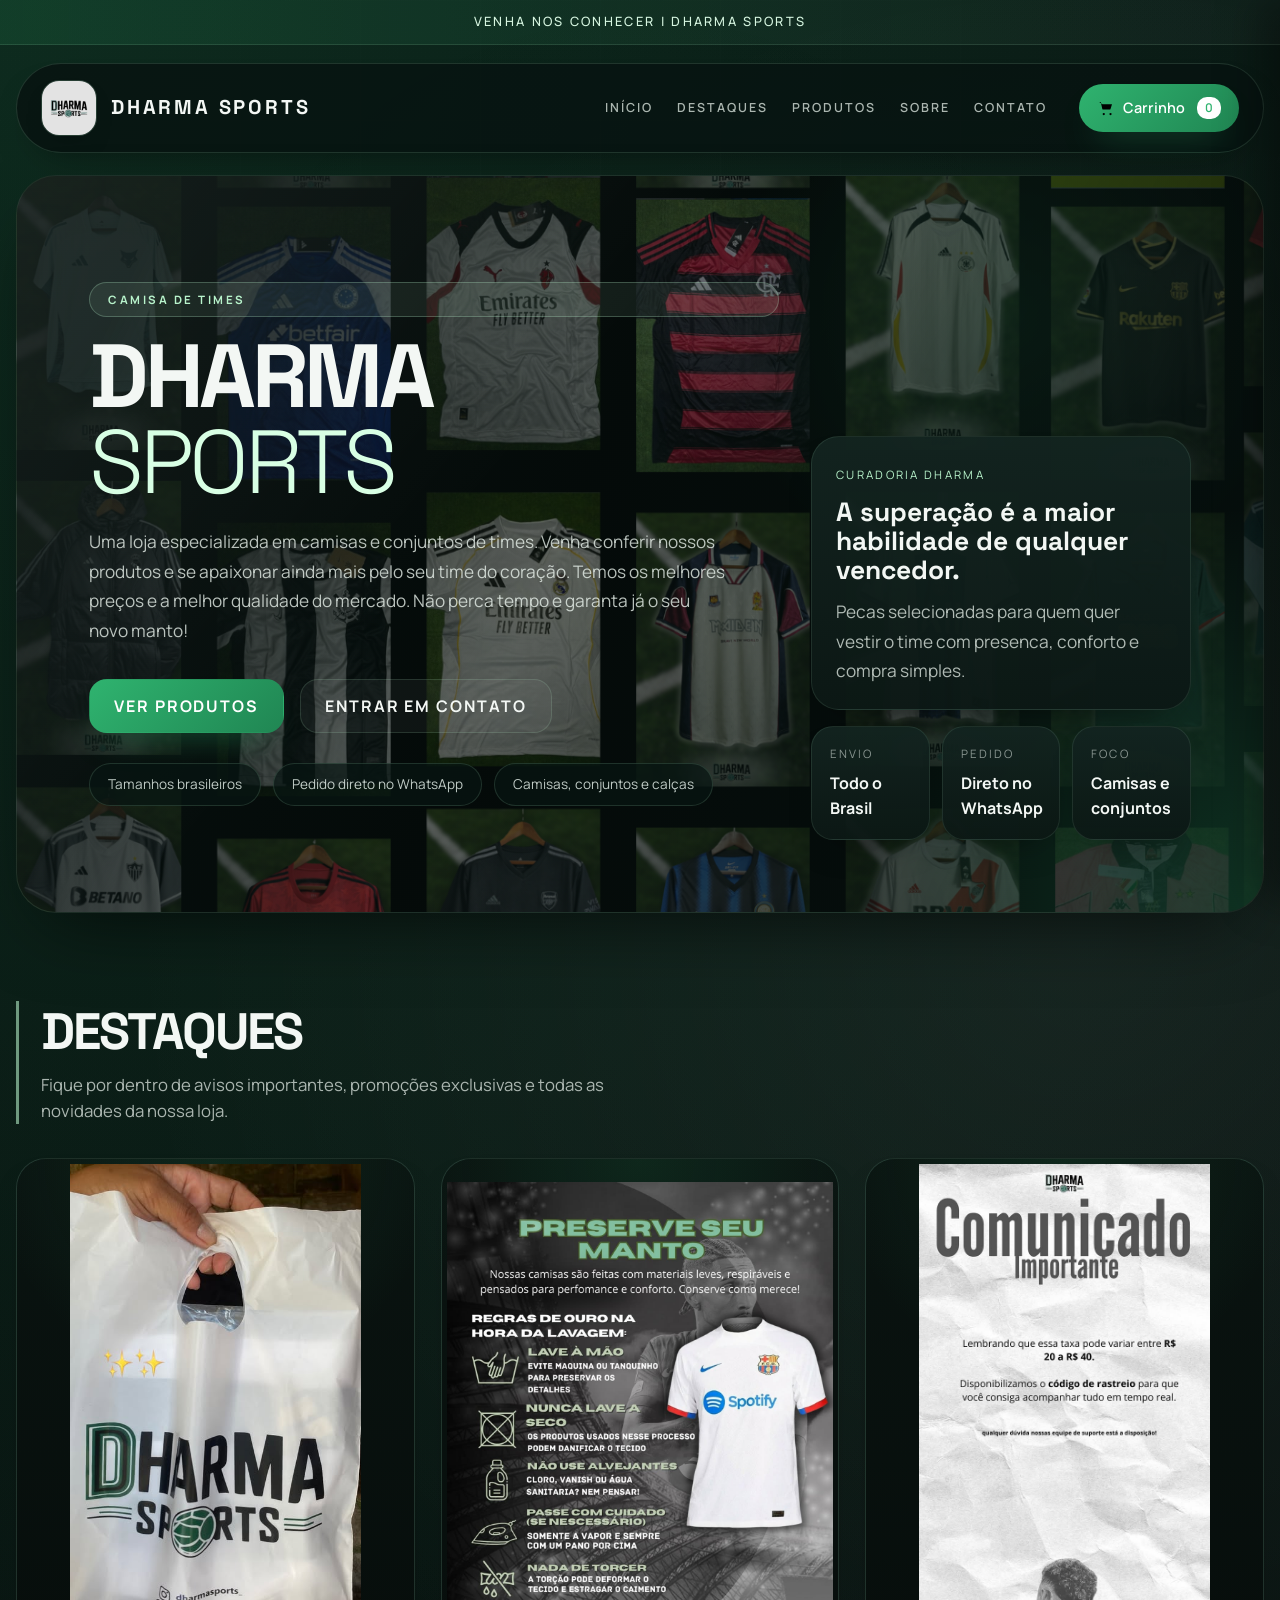
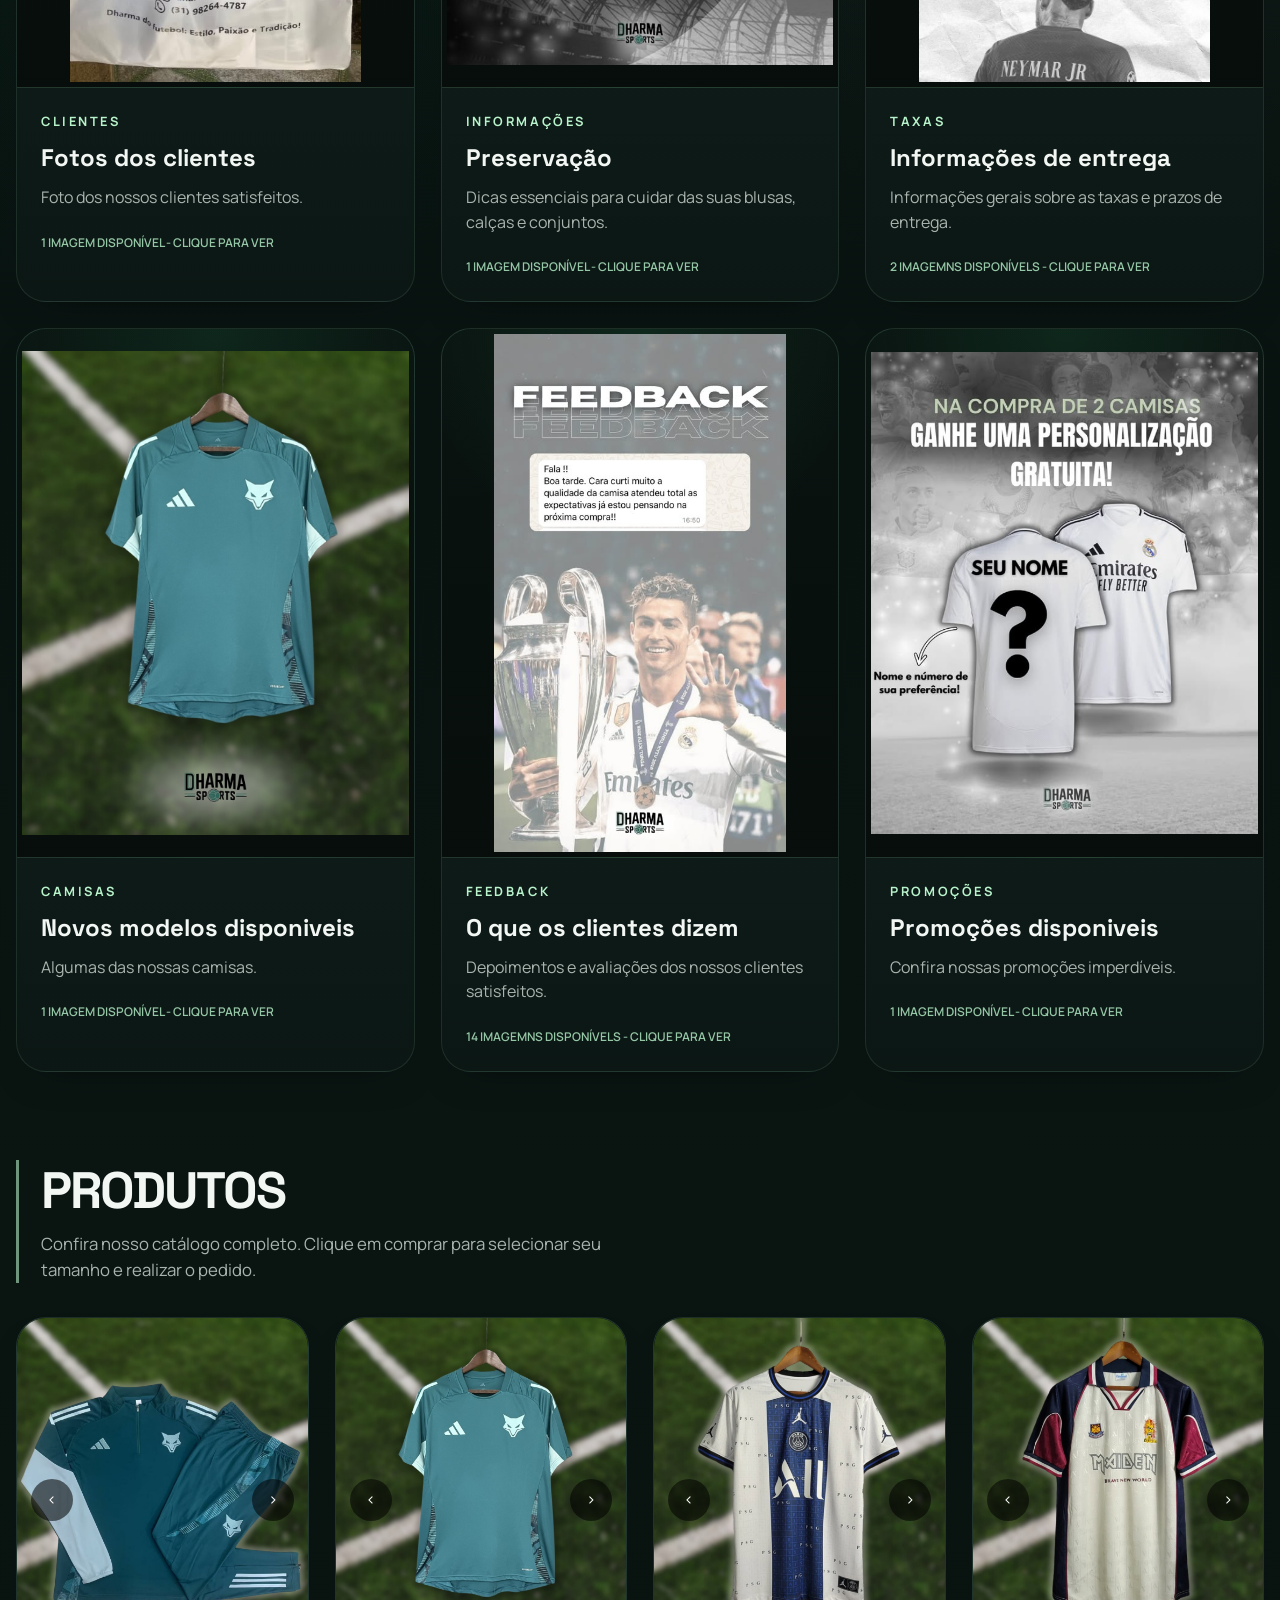
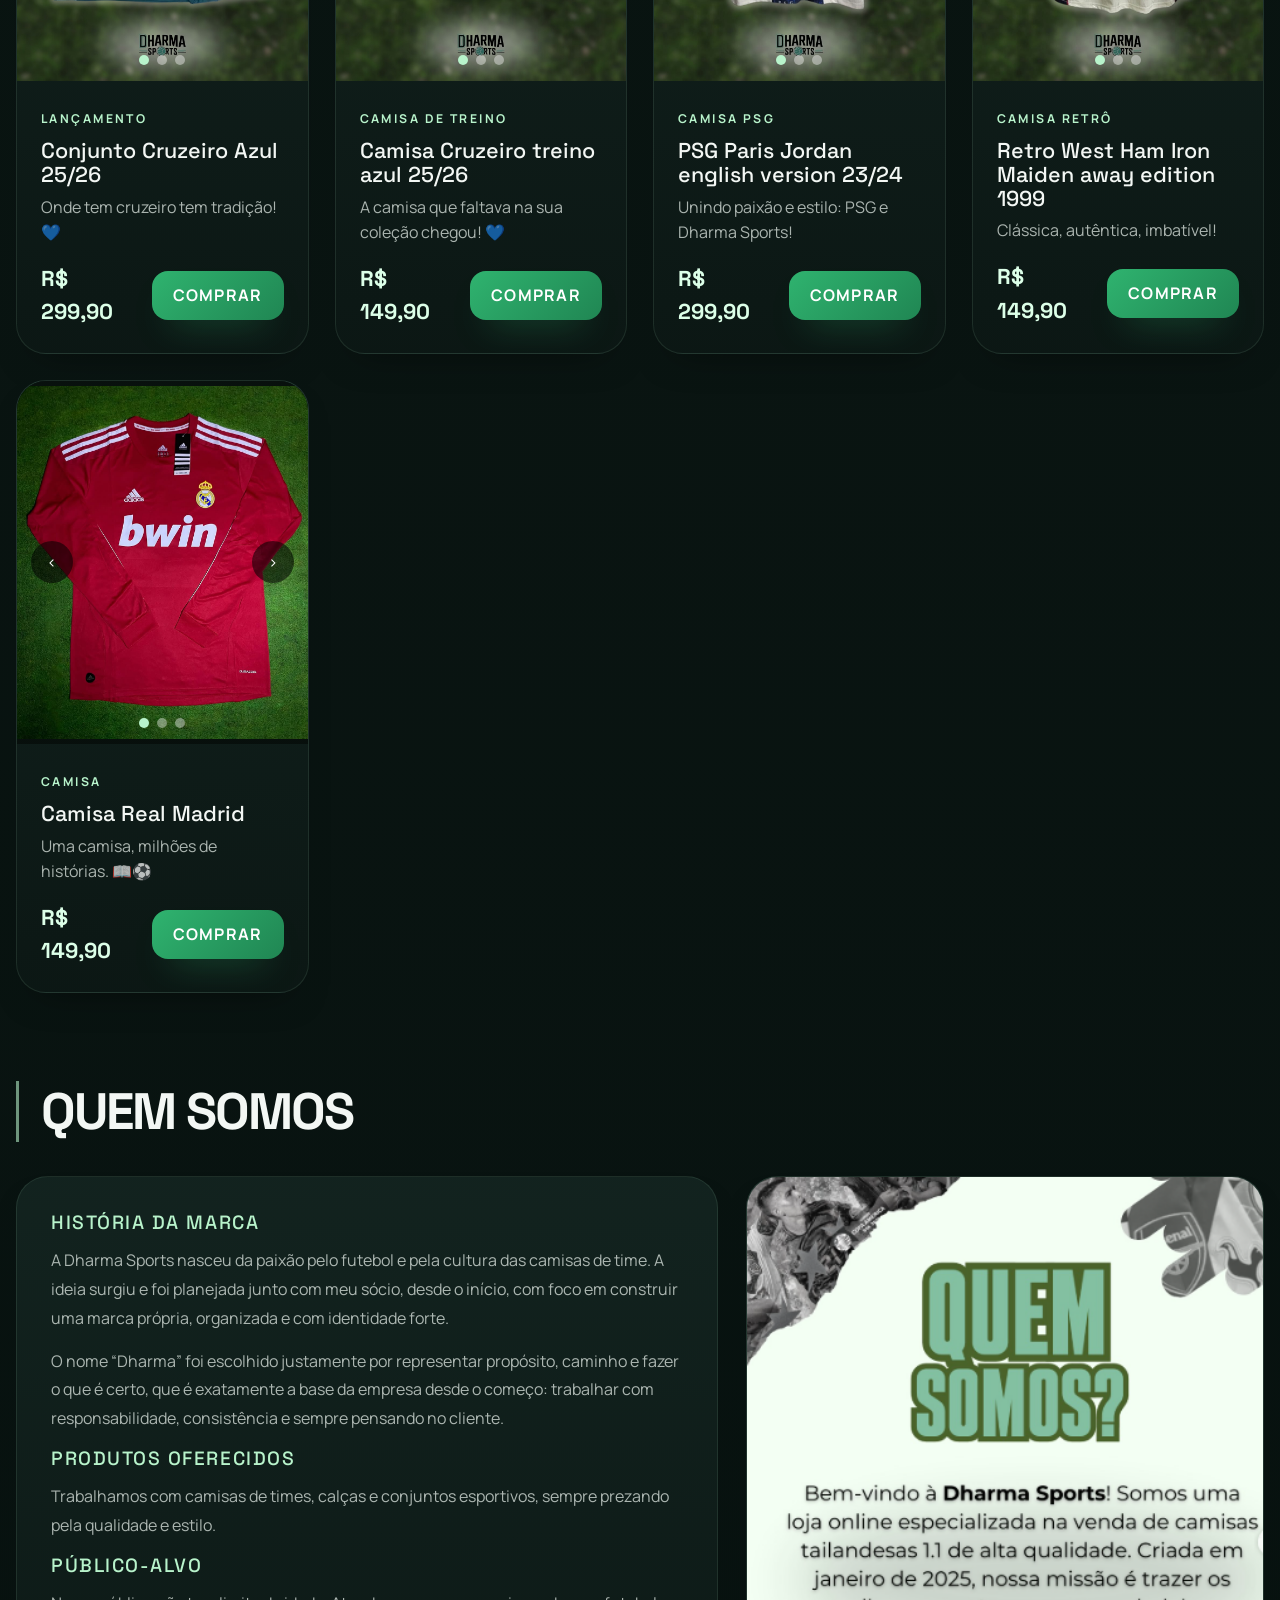
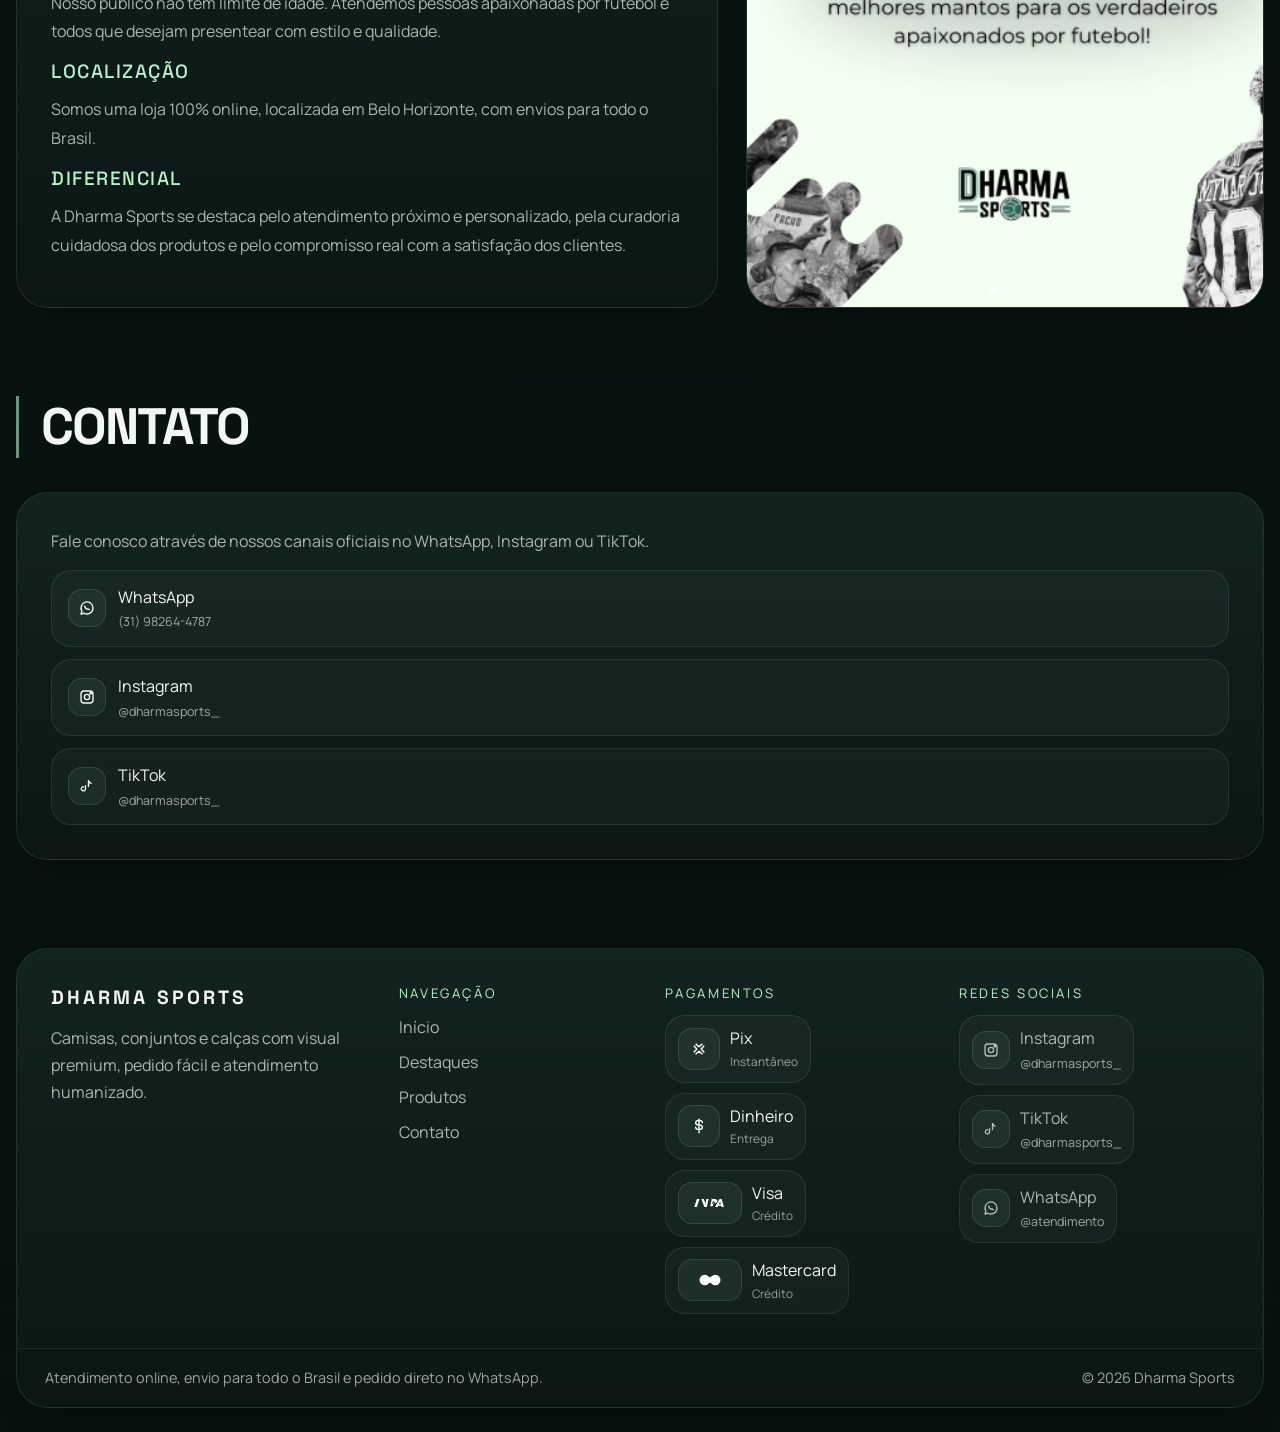
==== commit 9808d0fa: "Projeto DrarmaSports" ====
--- a/DharmaSports/index.html
+++ b/DharmaSports/index.html
@@ -1,937 +1,2956 @@
-<!DOCTYPE html>
-<html lang="pt-br">
-<head>
-  <meta charset="UTF-8">
-  <meta name="viewport" content="width=device-width, initial-scale=1.0, user-scalable=yes">
-  <title>Dharma Sports | Camisas de Time e Conjuntos Esportivos</title>
-
-  <!-- Bootstrap 5 + Icons -->
-  <link href="https://cdn.jsdelivr.net/npm/bootstrap@5.3.2/dist/css/bootstrap.min.css" rel="stylesheet">
-  <link rel="stylesheet" href="https://cdnjs.cloudflare.com/ajax/libs/font-awesome/6.5.0/css/all.min.css">
-  
-  <!-- Google Fonts -->
-  <link href="https://fonts.googleapis.com/css2?family=Inter:opsz,wght@14..32,300;14..32,400;14..32,600;14..32,700&family=Poppins:wght@400;500;600;700&display=swap" rel="stylesheet">
-
-  <!-- AOS Animation -->
-  <link href="https://unpkg.com/aos@2.3.1/dist/aos.css" rel="stylesheet">
-
-  <!-- Toastify CSS -->
-  <link rel="stylesheet" href="https://cdn.jsdelivr.net/npm/toastify-js/src/toastify.min.css">
-
-  <!-- Slick Carousel -->
-  <link rel="stylesheet" type="text/css" href="https://cdnjs.cloudflare.com/ajax/libs/slick-carousel/1.8.1/slick.min.css"/>
-  <link rel="stylesheet" type="text/css" href="https://cdnjs.cloudflare.com/ajax/libs/slick-carousel/1.8.1/slick-theme.min.css"/>
-
-  <style>
-    * {
-      margin: 0;
-      padding: 0;
-      box-sizing: border-box;
-    }
-
-    body {
-      font-family: 'Inter', sans-serif;
-      background-color: #000000;
-      color: #f0f0f0;
-      scroll-behavior: smooth;
-      overflow-x: hidden;
-    }
-
-    /* Custom Scrollbar */
-    ::-webkit-scrollbar {
-      width: 8px;
-    }
-    ::-webkit-scrollbar-track {
-      background: #111;
-    }
-    ::-webkit-scrollbar-thumb {
-      background: #2ecc71;
-      border-radius: 10px;
-    }
-
-    /* BANNER ANIMADO - IMAGEM TOMANDO CONTA TOTAL DO CONTAINER */
-    .banner-animado {
-      width: 100%;
-      height: 600px;
-      position: relative;
-      overflow: hidden;
-      background: #000000;
-      margin-top: 0;
-      border-radius: 0;
-      box-shadow: 0 15px 35px rgba(0,0,0,0.5);
-    }
-
-    /* Camada única com a imagem ocupando TODO o espaço e animada */
-    .camada-unica {
-      position: absolute;
-      top: 0;
-      left: 0;
-      width: 100%;
-      height: 100%;
-      background: url('dharma desing.png') center/cover no-repeat;
-      animation: zoomSuave 20s ease-in-out infinite;
-      transform-origin: center;
-    }
-
-    /* Animação suave que faz a imagem "respirar" e se mover lentamente */
-    @keyframes zoomSuave {
-      0% {
-        transform: scale(1);
-      }
-      50% {
-        transform: scale(1.1);
-      }
-      100% {
-        transform: scale(1);
-      }
-    }
-
-    /* Overlay escuro para o texto ficar legível */
-    .banner-animado::before {
-      content: "DHARMA SPORTS";
-      position: absolute;
-      top: 50%;
-      left: 50%;
-      transform: translate(-50%, -50%);
-      font-size: 4rem;
-      font-weight: 800;
-      color: white;
-      text-shadow: 0 0 30px rgba(0, 0, 0, 0.8);
-      z-index: 2;
-      letter-spacing: 6px;
-      background: rgba(0, 0, 0, 0.6);
-      padding: 1.2rem 2.5rem;
-      border-radius: 80px;
-      backdrop-filter: blur(10px);
-      font-family: monospace;
-      border: 2px solid #2ecc71;
-      text-align: center;
-      white-space: nowrap;
-      animation: textoPulse 2s ease-in-out infinite;
-    }
-
-    /* Animação sutil para o texto */
-    @keyframes textoPulse {
-      0%, 100% {
-        transform: translate(-50%, -50%) scale(1);
-        box-shadow: 0 0 20px rgba(46, 204, 113, 0.3);
-      }
-      50% {
-        transform: translate(-50%, -50%) scale(1.02);
-        box-shadow: 0 0 40px rgba(46, 204, 113, 0.6);
-      }
-    }
-
-    /* Efeito de gradiente nas bordas para dar profundidade */
-    .banner-animado::after {
-      content: '';
-      position: absolute;
-      top: 0;
-      left: 0;
-      width: 100%;
-      height: 100%;
-      background: linear-gradient(135deg, rgba(0,0,0,0.4) 0%, rgba(0,0,0,0.2) 50%, rgba(0,0,0,0.4) 100%);
-      pointer-events: none;
-      z-index: 1;
-    }
-
-    @media (max-width: 768px) {
-      .banner-animado::before {
-        font-size: 2rem;
-        padding: 0.8rem 1.5rem;
-        white-space: nowrap;
-        letter-spacing: 3px;
-      }
-      .banner-animado {
-        height: 400px;
-      }
-      @keyframes zoomSuave {
-        0% { transform: scale(1); }
-        50% { transform: scale(1.08); }
-        100% { transform: scale(1); }
-      }
-    }
-
-    :root {
-      --primary-green: #2ecc71;
-      --primary-dark: #27ae60;
-      --card-bg: #111111;
-      --gradient-green: linear-gradient(135deg, #2ecc71, #27ae60);
-    }
-
-    /* deixando containers principais com bordas arredondadas */
-    .rounded-container {
-      border-radius: 28px;
-      overflow: hidden;
-    }
-
-    .section-title {
-      font-size: 2rem;
-      font-weight: 700;
-      margin-bottom: 2rem;
-      position: relative;
-      display: inline-block;
-      color: #ffffff;
-    }
-
-    .section-title:after {
-      content: '';
-      position: absolute;
-      bottom: -10px;
-      left: 0;
-      width: 60%;
-      height: 3px;
-      background: var(--primary-green);
-      border-radius: 4px;
-    }
-
-    /* Cards de produto */
-    .product-card {
-      transition: transform 0.3s ease, box-shadow 0.3s ease;
-      border: 1px solid rgba(46, 204, 113, 0.3);
-      border-radius: 1.2rem;
-      overflow: hidden;
-      background: var(--card-bg);
-      box-shadow: 0 8px 20px rgba(0, 0, 0, 0.3);
-      position: relative;
-    }
-
-    .product-card:hover {
-      transform: translateY(-6px);
-      box-shadow: 0 20px 30px rgba(46, 204, 113, 0.2);
-      border-color: var(--primary-green);
-    }
-
-    .product-img {
-      position: relative;
-      background: #1a1a1a;
-      height: 260px;
-      display: flex;
-      align-items: center;
-      justify-content: center;
-      overflow: hidden;
-      border-radius: 1rem;
-      cursor: pointer;
-    }
-
-    .front-img, .back-img {
-      position: absolute;
-      top: 0;
-      left: 0;
-      width: 100%;
-      height: 100%;
-      object-fit: cover;
-      transition: opacity 0.35s ease, transform 0.3s ease;
-      pointer-events: none;
-    }
-
-    .front-img { opacity: 1; z-index: 2; }
-    .back-img { opacity: 0; z-index: 1; }
-    .product-img:hover .front-img { opacity: 0; }
-    .product-img:hover .back-img { opacity: 1; transform: scale(1.03); }
-    .product-img:hover .front-img { transform: scale(1.03); }
-
-    .img-badge {
-      position: absolute;
-      bottom: 12px;
-      left: 12px;
-      background: rgba(0, 0, 0, 0.8);
-      backdrop-filter: blur(4px);
-      color: var(--primary-green);
-      font-size: 0.7rem;
-      font-weight: 600;
-      padding: 4px 10px;
-      border-radius: 30px;
-      z-index: 10;
-      border-left: 3px solid #2ecc71;
-      pointer-events: none;
-    }
-
-    .product-badge {
-      position: absolute;
-      top: 12px;
-      right: 12px;
-      background: #2ecc71;
-      color: #000;
-      padding: 4px 12px;
-      border-radius: 30px;
-      font-size: 0.7rem;
-      font-weight: bold;
-      z-index: 11;
-    }
-
-    .btn-add-cart {
-      background: var(--gradient-green);
-      border: none;
-      padding: 0.7rem;
-      border-radius: 60px;
-      font-weight: 600;
-      transition: 0.2s;
-      width: 100%;
-      color: #000;
-    }
-
-    .btn-add-cart:hover {
-      background: #ffffff;
-      transform: scale(1.02);
-    }
-
-    /* Filtros e ordenação */
-    .filter-btn {
-      background: #1f1f1f;
-      border: 1px solid #2ecc71;
-      padding: 0.5rem 1.2rem;
-      border-radius: 40px;
-      color: #fff;
-      transition: 0.2s;
-    }
-    .filter-btn.active {
-      background: var(--primary-green);
-      color: #000;
-    }
-    .sort-select {
-      background: #1f1f1f;
-      border: 1px solid #2ecc71;
-      color: white;
-      border-radius: 40px;
-      padding: 0.5rem 1rem;
-    }
-
-    /* Carrinho sidebar */
-    .cart-sidebar {
-      position: fixed;
-      top: 0;
-      right: -100%;
-      width: 100%;
-      max-width: 450px;
-      height: 100vh;
-      background: #0a0a0a;
-      box-shadow: -5px 0 30px rgba(0, 0, 0, 0.7);
-      z-index: 1050;
-      transition: 0.3s cubic-bezier(0.2, 0.9, 0.4, 1.1);
-      display: flex;
-      flex-direction: column;
-      border-left: 3px solid var(--primary-green);
-      border-radius: 28px 0 0 28px;
-    }
-    .cart-sidebar.open { right: 0; }
-    .cart-header {
-      border-bottom: 1px solid #2ecc71;
-      padding: 1.2rem;
-      background: #000;
-      display: flex;
-      justify-content: space-between;
-      align-items: center;
-    }
-    .cart-items {
-      flex: 1;
-      overflow-y: auto;
-      padding: 1rem;
-    }
-    .cart-item {
-      background: #1a1a1a;
-      border-radius: 1rem;
-      padding: 0.8rem;
-      margin-bottom: 1rem;
-      display: flex;
-      gap: 1rem;
-      align-items: center;
-      border: 1px solid rgba(46,204,113,0.3);
-      transition: 0.2s;
-    }
-    .cart-item:hover {
-      border-color: #2ecc71;
-      transform: translateX(-4px);
-    }
-    .cart-item-img {
-      width: 65px;
-      height: 65px;
-      background: #2c2c2c;
-      border-radius: 12px;
-      display: flex;
-      align-items: center;
-      justify-content: center;
-      font-size: 2rem;
-      color: var(--primary-green);
-    }
-    .cart-qty button {
-      background: #2c2c2c;
-      border: none;
-      width: 30px;
-      height: 30px;
-      border-radius: 8px;
-      color: white;
-      transition: 0.1s;
-    }
-    .cart-qty button:hover {
-      background: #2ecc71;
-      color: black;
-    }
-    .cart-footer {
-      border-top: 1px solid #2ecc71;
-      padding: 1.2rem;
-      background: #0a0a0a;
-    }
-    .overlay-cart {
-      position: fixed;
-      top: 0;
-      left: 0;
-      width: 100%;
-      height: 100%;
-      background: rgba(0, 0, 0, 0.8);
-      backdrop-filter: blur(5px);
-      z-index: 1040;
-      visibility: hidden;
-      opacity: 0;
-      transition: 0.2s;
-    }
-    .overlay-cart.active { visibility: visible; opacity: 1; }
-
-    /* Botão finalizar compra */
-    .btn-checkout {
-      background: var(--gradient-green);
-      border: none;
-      padding: 12px;
-      font-weight: bold;
-      border-radius: 40px;
-      color: #000;
-      transition: 0.2s;
-    }
-    .btn-checkout:hover {
-      background: white;
-      transform: scale(1.02);
-    }
-
-    /* Componentes extras */
-    .advantage-item {
-      text-align: center;
-      padding: 1.8rem;
-      background: #0e2a1f;
-      border-radius: 1.5rem;
-      transition: 0.3s;
-      border-bottom: 3px solid var(--primary-green);
-    }
-    .advantage-item:hover { transform: translateY(-5px); background: #1a3a2a; }
-    .advantage-item i { font-size: 2.5rem; color: var(--primary-green); margin-bottom: 1rem; }
-
-    .testimonial-card {
-      background: #0e2a1f;
-      border-radius: 1.5rem;
-      padding: 2rem;
-      text-align: center;
-      border: 1px solid #2ecc71;
-    }
-
-    .whatsapp-float {
-      position: fixed;
-      bottom: 30px;
-      right: 30px;
-      background-color: #25d366;
-      color: white;
-      width: 60px;
-      height: 60px;
-      border-radius: 50%;
-      font-size: 30px;
-      display: flex;
-      align-items: center;
-      justify-content: center;
-      z-index: 1030;
-      animation: pulse 1.5s infinite;
-      text-decoration: none;
-    }
-    @keyframes pulse {
-      0% { box-shadow: 0 0 0 0 rgba(37,211,102,0.7); }
-      70% { box-shadow: 0 0 0 15px rgba(37,211,102,0); }
-      100% { box-shadow: 0 0 0 0 rgba(37,211,102,0); }
-    }
-
-    .back-to-top {
-      position: fixed;
-      bottom: 100px;
-      right: 30px;
-      background: var(--primary-green);
-      width: 45px;
-      height: 45px;
-      border-radius: 50%;
-      display: none;
-      align-items: center;
-      justify-content: center;
-      cursor: pointer;
-      z-index: 1020;
-      color: black;
-    }
-
-    .faq-item {
-      background: #111;
-      border-radius: 1.2rem;
-      margin-bottom: 1rem;
-      border: 1px solid #2ecc71;
-    }
-    .faq-question {
-      background: #0e2a1f;
-      padding: 1rem;
-      cursor: pointer;
-      font-weight: bold;
-      border-radius: 1.2rem;
-    }
-    .faq-answer { padding: 1rem; display: none; border-top: 1px solid #2ecc71; }
-
-    input, textarea {
-      background: #1f1f1f !important;
-      border: 1px solid #2ecc71 !important;
-      color: white !important;
-      border-radius: 60px !important;
-      padding: 0.6rem 1rem !important;
-    }
-    .form-control:focus {
-      border-color: #2ecc71 !important;
-      box-shadow: 0 0 0 0.2rem rgba(46,204,113,0.25);
-    }
-
-    .logo-circle {
-      width: 48px;
-      height: 48px;
-      background: #2ecc71;
-      border-radius: 50%;
-      display: flex;
-      align-items: center;
-      justify-content: center;
-      margin-right: 12px;
-    }
-    
-    .logo-img {
-      width: 48px;
-      height: 48px;
-      object-fit: contain;
-      margin-right: 12px;
-      border-radius: 12px;
-    }
-
-    /* Cookie banner */
-    .cookie-banner {
-      position: fixed;
-      bottom: 0;
-      left: 0;
-      right: 0;
-      background: #111;
-      border-top: 2px solid #2ecc71;
-      padding: 1rem;
-      z-index: 1100;
-      transform: translateY(100%);
-      transition: transform 0.3s ease;
-      border-radius: 20px 20px 0 0;
-    }
-    .cookie-banner.show {
-      transform: translateY(0);
-    }
-
-    /* Heart team */
-    .heart-team {
-      background: #0e2a1f;
-      border-radius: 60px;
-      padding: 0.5rem 1.2rem;
-      display: inline-flex;
-      align-items: center;
-      gap: 8px;
-      transition: 0.2s;
-      color: white;
-      text-decoration: none;
-    }
-    .heart-team:hover {
-      background: #2ecc71;
-      color: #000;
-    }
-
-    .slick-prev, .slick-next {
-      background: #2ecc71 !important;
-      border-radius: 50%;
-      width: 40px;
-      height: 40px;
-      z-index: 1;
-    }
-    .slick-prev:before, .slick-next:before {
-      color: black !important;
-    }
-    .product-slide {
-      padding: 10px;
-    }
-
-    @keyframes shake {
-      0%, 100% { transform: translateX(0); }
-      25% { transform: translateX(-5px); }
-      75% { transform: translateX(5px); }
-    }
-    .shake-animation {
-      animation: shake 0.3s ease-in-out;
-    }
-
-    .rating-stars {
-      color: #ffc107;
-      font-size: 0.8rem;
-      margin-bottom: 0.5rem;
-    }
-
-    .favorite-btn {
-      position: absolute;
-      top: 12px;
-      left: 12px;
-      background: rgba(0,0,0,0.6);
-      border-radius: 50%;
-      width: 32px;
-      height: 32px;
-      display: flex;
-      align-items: center;
-      justify-content: center;
-      cursor: pointer;
-      z-index: 12;
-      transition: 0.2s;
-      color: #fff;
-    }
-    .favorite-btn.active {
-      color: #ff4757;
-    }
-
-    .pagination .page-item .page-link {
-      background: #1f1f1f;
-      border-color: #2ecc71;
-      color: white;
-      border-radius: 40px;
-      margin: 0 4px;
-    }
-    .pagination .page-item.active .page-link {
-      background: #2ecc71;
-      border-color: #2ecc71;
-      color: black;
-    }
-
-    .nav-link-custom {
-      color: #fff;
-      text-decoration: none;
-      transition: 0.2s;
-      display: inline-flex;
-      align-items: center;
-      gap: 5px;
-    }
-    .nav-link-custom:hover {
-      color: #2ecc71;
-    }
-
-    .z-3 {
-      z-index: 1030 !important;
-    }
-
-    /* container geral com borda suave */
-    .main-container {
-      border-radius: 28px;
-    }
-
-    /* Ajuste para o banner ocupar toda largura */
-    .full-width-banner {
-      padding-left: 0 !important;
-      padding-right: 0 !important;
-      max-width: 100% !important;
-      width: 100% !important;
-    }
-  </style>
-</head>
-<body>
-
-<!-- HEADER -->
-<header class="bg-black text-white py-3 position-sticky top-0 z-3 shadow" style="border-bottom: 2px solid #2ecc71;">
-  <div class="container d-flex justify-content-between align-items-center flex-wrap gap-3">
-    <div class="d-flex align-items-center">
-      <img src="logo.png" alt="Dharma Sports Logo" class="logo-img" onerror="this.style.display='none'; this.nextElementSibling.style.display='flex'">
-      <div class="logo-circle" style="display: none;"><i class="fas fa-futbol fa-2x" style="color:#000;"></i></div>
-      <div>
-        <h1 class="h3 mb-0" style="color: #2ecc71;">Dharma Sports</h1>
-        <small>Camisas de time e conjuntos esportivos</small>
-      </div>
-    </div>
-    <nav class="d-flex flex-wrap gap-2">
-      <a href="#inicio" class="nav-link-custom">Início</a>
-      <a href="#produtos" class="nav-link-custom">Produtos</a>
-      <a href="#sobre" class="nav-link-custom">Sobre</a>
-      <a href="#contato" class="nav-link-custom">Contato</a>
-      <a href="#" id="favoritesNavBtn" class="nav-link-custom"><i class="fas fa-heart"></i> Favoritos</a>
-      <a href="#" id="accountNavBtn" class="nav-link-custom"><i class="fas fa-user"></i> Minha Conta</a>
-    </nav>
-    <div class="d-flex align-items-center gap-3">
-      <input type="text" id="searchInput" class="form-control" placeholder="Pesquisar produtos..." style="width: 200px; border-radius: 60px;">
-      <div class="position-relative" id="cartIcon" style="cursor: pointer;">
-        <i class="fas fa-shopping-bag fa-2x text-white"></i>
-        <span class="badge bg-warning position-absolute top-0 start-100 translate-middle cart-count" id="cartCount" style="background-color: #2ecc71 !important; color: black;">0</span>
-      </div>
-    </div>
-  </div>
-</header>
-
-<!-- MODAL CONTA -->
-<div class="modal fade" id="accountModal" tabindex="-1">
-  <div class="modal-dialog">
-    <div class="modal-content bg-dark text-white" style="border-radius: 28px;">
-      <div class="modal-header">
-        <h5 class="modal-title"><i class="fas fa-user-circle"></i> Minha Conta</h5>
-        <button type="button" class="btn-close btn-close-white" data-bs-dismiss="modal"></button>
-      </div>
-      <div class="modal-body">
-        <ul class="nav nav-tabs" id="accountTab" role="tablist">
-          <li class="nav-item" role="presentation">
-            <button class="nav-link active text-dark" id="login-tab" data-bs-toggle="tab" data-bs-target="#login" type="button" role="tab">Login</button>
-          </li>
-          <li class="nav-item" role="presentation">
-            <button class="nav-link text-dark" id="register-tab" data-bs-toggle="tab" data-bs-target="#register" type="button" role="tab">Cadastrar</button>
-          </li>
-        </ul>
-        <div class="tab-content mt-3">
-          <div class="tab-pane fade show active" id="login" role="tabpanel">
-            <input type="email" id="loginEmail" class="form-control mb-2" placeholder="E-mail">
-            <input type="password" id="loginPassword" class="form-control mb-2" placeholder="Senha">
-            <button class="btn btn-dark-custom w-100" id="doLogin">Entrar</button>
-          </div>
-          <div class="tab-pane fade" id="register" role="tabpanel">
-            <input type="text" id="regName" class="form-control mb-2" placeholder="Nome completo">
-            <input type="email" id="regEmail" class="form-control mb-2" placeholder="E-mail">
-            <input type="password" id="regPassword" class="form-control mb-2" placeholder="Senha">
-            <button class="btn btn-dark-custom w-100" id="doRegister">Cadastrar</button>
-          </div>
-        </div>
-      </div>
-    </div>
-  </div>
-</div>
-
-<!-- BANNER ANIMADO - IMAGEM TOMANDO CONTA TOTAL COM ANIMAÇÃO - OCUPA TODA LARGURA -->
-<div class="banner-animado">
-  <div class="camada-unica"></div>
-</div>
-
-<!-- CARROSSEL PRINCIPAL -->
-<section id="inicio" class="mt-4">
-  <div class="container">
-    <div id="carouselExample" class="carousel slide" data-bs-ride="carousel">
-      <div class="carousel-inner rounded-4 overflow-hidden shadow" style="border-radius: 28px !important;">
-        <div class="carousel-item active"><img src="https://placehold.co/1600x500/111111/2ecc71?text=⚡+CAMISA+RETRÔ+BRASIL+⚡" class="d-block w-100" style="height:380px; object-fit:cover;"><div class="carousel-caption d-none d-md-block"><div class="bg-dark bg-opacity-75 d-inline-block p-3 rounded-pill"><h3>🇧🇷 Camisa Retrô Brasil</h3><span class="badge bg-success">Lançamento</span></div></div></div>
-        <div class="carousel-item"><img src="https://placehold.co/1600x500/1e2a1e/2ecc71?text=🔥+CONJUNTO+SPORT+PRO+🔥" class="d-block w-100" style="height:380px; object-fit:cover;"><div class="carousel-caption d-none d-md-block"><div class="bg-dark bg-opacity-75 d-inline-block p-3 rounded-pill"><h3>🏋️ Conjunto Sport Pro</h3><span class="badge bg-warning text-dark">Mais vendido</span></div></div></div>
-        <div class="carousel-item"><img src="https://placehold.co/1600x500/0a3d1a/2ecc71?text=⚽+KIT+TORCEDOR+OFICIAL+⚽" class="d-block w-100" style="height:380px; object-fit:cover;"><div class="carousel-caption d-none d-md-block"><div class="bg-dark bg-opacity-75 d-inline-block p-3 rounded-pill"><h3>🎽 Kit Torcedor Premium</h3><span class="badge bg-info">Frete Grátis</span></div></div></div>
-      </div>
-      <button class="carousel-control-prev" type="button" data-bs-target="#carouselExample" data-bs-slide="prev"><span class="carousel-control-prev-icon"></span></button>
-      <button class="carousel-control-next" type="button" data-bs-target="#carouselExample" data-bs-slide="next"><span class="carousel-control-next-icon"></span></button>
-    </div>
-  </div>
-</section>
-
-<!-- SEU TIME DO CORAÇÃO -->
-<section class="container py-4">
-  <div class="text-center mb-3">
-    <h3 class="section-title mx-auto" style="display: table;">❤️ SEU TIME DO CORAÇÃO</h3>
-    <p>Clique e veja as camisas do seu time favorito</p>
-  </div>
-  <div class="d-flex flex-wrap justify-content-center gap-3">
-    <a href="#" class="heart-team" data-team="Flamengo"><i class="fas fa-crown"></i> Flamengo</a>
-    <a href="#" class="heart-team" data-team="Corinthians"><i class="fas fa-futbol"></i> Corinthians</a>
-    <a href="#" class="heart-team" data-team="Palmeiras"><i class="fas fa-tree"></i> Palmeiras</a>
-    <a href="#" class="heart-team" data-team="São Paulo"><i class="fas fa-flag-checkered"></i> São Paulo</a>
-    <a href="#" class="heart-team" data-team="Real Madrid"><i class="fab fa-galactic-republic"></i> Real Madrid</a>
-    <a href="#" class="heart-team" data-team="Barcelona"><i class="fas fa-star"></i> Barcelona</a>
-    <a href="#" class="heart-team" data-team="Seleção Brasileira"><i class="fas fa-flag"></i> Brasil</a>
-  </div>
-</section>
-
-<!-- VANTAGENS -->
-<section class="container py-5">
-  <div class="row g-4">
-    <div class="col-md-3 col-sm-6" data-aos="fade-up"><div class="advantage-item"><i class="fas fa-truck-fast"></i><h5>Frete Grátis</h5><p>Acima de R$ 199,90</p></div></div>
-    <div class="col-md-3 col-sm-6" data-aos="fade-up" data-aos-delay="100"><div class="advantage-item"><i class="fas fa-credit-card"></i><h5>6x sem juros</h5><p>No cartão de crédito</p></div></div>
-    <div class="col-md-3 col-sm-6" data-aos="fade-up" data-aos-delay="200"><div class="advantage-item"><i class="fas fa-undo-alt"></i><h5>Troca Fácil</h5><p>30 dias para trocar</p></div></div>
-    <div class="col-md-3 col-sm-6" data-aos="fade-up" data-aos-delay="300"><div class="advantage-item"><i class="fas fa-headset"></i><h5>Atendimento</h5><p>Seg a Sábado</p></div></div>
-  </div>
-</section>
-
-<!-- PRODUTOS -->
-<section id="produtos" class="container py-5">
-  <div class="text-center mb-4" data-aos="fade-up">
-    <h2 class="section-title">⚡ Coleção Esportiva</h2>
-    <p class="text-muted">Clique em qualquer produto para ver opções de tamanho, personalização e mais</p>
-  </div>
-  <div class="filter-bar d-flex justify-content-between flex-wrap gap-2 mb-4">
-    <div class="filter-buttons d-flex flex-wrap gap-2">
-      <button class="filter-btn active" data-category="todos">Todos</button>
-      <button class="filter-btn" data-category="Brasil">Brasil</button>
-      <button class="filter-btn" data-category="Europa">Europa</button>
-      <button class="filter-btn" data-category="Seleções">Seleções</button>
-      <button class="filter-btn" data-category="Retrô">Retrô</button>
-    </div>
-    <div class="d-flex gap-3 align-items-center flex-wrap">
-      <div><input type="range" id="priceRange" min="0" max="200" step="10" value="200"> <span id="priceValue">Até R$ 200</span></div>
-      <select id="sortSelect" class="sort-select"><option value="default">Ordenar</option><option value="price_asc">Menor preço</option><option value="price_desc">Maior preço</option></select>
-    </div>
-  </div>
-  <div class="row g-4" id="productGrid"></div>
-  <div class="d-flex justify-content-center mt-4">
-    <nav><ul class="pagination" id="pagination"></ul></nav>
-  </div>
-</section>
-
-<!-- ÚLTIMOS LANÇAMENTOS (carrossel) -->
-<section class="py-5" style="background:#030303;">
-  <div class="container">
-    <h2 class="text-center section-title mx-auto" style="display: table;">🆕 Últimos Lançamentos</h2>
-    <div class="slick-carousel" id="latestProducts"></div>
-  </div>
-</section>
-
-<!-- MAIS VENDIDOS (carrossel) -->
-<section class="py-5">
-  <div class="container">
-    <h2 class="text-center section-title mx-auto" style="display: table;">🏆 Mais Vendidos</h2>
-    <div class="slick-carousel" id="bestSellers"></div>
-  </div>
-</section>
-
-<!-- DEPOIMENTOS -->
-<section class="py-5" style="background:#030303;">
-  <div class="container"><h2 class="text-center mb-5 section-title mx-auto" style="display: table;">O que dizem nossos clientes</h2>
-    <div id="testimonialCarousel" class="carousel slide" data-bs-ride="carousel"><div class="carousel-inner"><div class="carousel-item active"><div class="testimonial-card"><i class="fas fa-star text-warning"></i><i class="fas fa-star text-warning"></i><i class="fas fa-star text-warning"></i><i class="fas fa-star text-warning"></i><i class="fas fa-star text-warning"></i><p class="mt-3">"Qualidade impressionante, entrega rápida!"</p><strong>— Carlos A.</strong></div></div><div class="carousel-item"><div class="testimonial-card"><i class="fas fa-star text-warning"></i><i class="fas fa-star text-warning"></i><i class="fas fa-star text-warning"></i><i class="fas fa-star text-warning"></i><i class="fas fa-star text-warning"></i><p class="mt-3">"Produto fiel às imagens, super recomendo!"</p><strong>— Fernanda L.</strong></div></div></div><button class="carousel-control-prev" type="button" data-bs-target="#testimonialCarousel" data-bs-slide="prev"><span class="carousel-control-prev-icon bg-dark rounded-circle p-2"></span></button><button class="carousel-control-next" type="button" data-bs-target="#testimonialCarousel" data-bs-slide="next"><span class="carousel-control-next-icon bg-dark rounded-circle p-2"></span></button></div></div>
-</section>
-
-<!-- SOBRE -->
-<section id="sobre" class="py-5">
-  <div class="container"><div class="row g-5"><div class="col-md-6" data-aos="fade-right"><div class="info-box p-4" style="background:#0e2a1f; border-radius:1.8rem; border-left:4px solid #2ecc71;"><h3><i class="fas fa-history"></i> Nossa história</h3><p>A Dharma Sports nasceu da paixão pelo futebol. “Dharma” significa fazer o certo – e é isso que praticamos todos os dias.</p><h4><i class="fas fa-bullseye"></i> Missão</h4><p>Oferecer estilo, conforto e autenticidade para os torcedores.</p></div></div><div class="col-md-6" data-aos="fade-left"><div class="info-box p-4" style="background:#0e2a1f; border-radius:1.8rem; border-left:4px solid #2ecc71;"><h3><i class="fas fa-gem"></i> Diferenciais</h3><ul><li>Atendimento personalizado</li><li>Envio para todo Brasil</li><li>Parceria com os melhores fornecedores</li></ul><hr><h4><i class="fas fa-map-marker-alt"></i> Localização</h4><p>Belo Horizonte - MG | 100% online</p></div></div></div></div>
-</section>
-
-<!-- FAQ -->
-<section class="py-5" style="background:#050505;">
-  <div class="container"><h2 class="text-center section-title mx-auto">❓ Dúvidas Frequentes</h2><div class="row mt-4"><div class="col-md-6"><div class="faq-item"><div class="faq-question">⏱️ Prazo de entrega? <i class="fas fa-chevron-down float-end"></i></div><div class="faq-answer">5 a 12 dias úteis para todo Brasil.</div></div><div class="faq-item"><div class="faq-question">🔄 Como trocar? <i class="fas fa-chevron-down float-end"></i></div><div class="faq-answer">Entre em contato pelo e-mail contato@dharmasports.com.br em até 30 dias.</div></div></div><div class="col-md-6"><div class="faq-item"><div class="faq-question">💳 Parcelamento? <i class="fas fa-chevron-down float-end"></i></div><div class="faq-answer">6x sem juros no cartão. Pix à vista com 10% OFF.</div></div><div class="faq-item"><div class="faq-question">🏷️ Como usar o cupom? <i class="fas fa-chevron-down float-end"></i></div><div class="faq-answer">Insira DHARMA10 no carrinho e ganhe 10% OFF.</div></div></div></div></div>
-</section>
-
-<!-- CONTATO + NEWSLETTER -->
-<section id="contato" class="py-5" style="background:#000;">
-  <div class="container"><div class="row g-4"><div class="col-md-6" data-aos="fade-up"><h3><i class="fas fa-envelope" style="color:#2ecc71;"></i> Fale Conosco</h3><form id="contactForm"><input type="text" class="form-control mb-3" placeholder="Seu nome" required><input type="email" class="form-control mb-3" placeholder="E-mail" required><textarea class="form-control mb-3" rows="3" placeholder="Mensagem"></textarea><button type="submit" class="btn btn-dark-custom w-100">Enviar</button></form></div><div class="col-md-6" data-aos="fade-up" data-aos-delay="100"><h3><i class="fas fa-newspaper"></i> Newsletter</h3><p>Receba ofertas exclusivas.</p><div class="input-group"><input type="email" id="newsEmail" class="form-control" placeholder="seuemail@exemplo.com"><button class="btn btn-dark-custom" id="newsBtn">Assinar</button></div><div class="mt-4"><h5>Redes sociais</h5><div class="social-icons d-flex gap-3"><a href="#" class="text-white" id="instaLink"><i class="fab fa-instagram fa-2x"></i></a><a href="#" class="text-white" id="fbLink"><i class="fab fa-facebook fa-2x"></i></a><a href="#" class="text-white" id="tiktokLink"><i class="fab fa-tiktok fa-2x"></i></a><a href="#" class="text-white" id="whatsappSocial"><i class="fab fa-whatsapp fa-2x"></i></a></div></div><div class="mt-4"><h5>Contador de visitas</h5><p><i class="fas fa-chart-line"></i> <span id="visitorCounter">0</span> visitas hoje</p></div></div></div></div>
-</section>
-
-<!-- RODAPÉ -->
-<footer class="pt-5 pb-3" style="background:#030303; border-top:2px solid #2ecc71;">
-  <div class="container"><div class="row"><div class="col-md-3 mb-4"><h5 style="color:#2ecc71;"><i class="fas fa-store"></i> Dharma Sports</h5><p>Belo Horizonte - MG<br>CNPJ: 12.345.678/0001-99</p><p><i class="fab fa-whatsapp me-2"></i> <a href="https://wa.me/5531982644787" class="text-white text-decoration-none" target="_blank">(31) 98264-4787</a><br><i class="fab fa-instagram me-2"></i> @dharmasports</p></div><div class="col-md-2 mb-4"><h5 style="color:#2ecc71;">Institucional</h5><ul class="list-unstyled"><li><a href="#" class="text-white-50">Sobre nós</a></li><li><a href="#" class="text-white-50">Política de privacidade</a></li><li><a href="#" class="text-white-50">Trocas</a></li></ul></div><div class="col-md-2 mb-4"><h5 style="color:#2ecc71;">Atendimento</h5><ul class="list-unstyled"><li><i class="fas fa-phone-alt"></i> <a href="tel:+5531982644787" class="text-white-50">(31) 98264-4787</a></li><li><i class="fab fa-whatsapp"></i> <a href="https://wa.me/5531982644787" class="text-white-50" target="_blank">WhatsApp</a></li><li><i class="fas fa-envelope"></i> <a href="mailto:contato@dharmasports.com.br" class="text-white-50">contato@dharmasports.com.br</a></li></ul></div><div class="col-md-2 mb-4"><h5 style="color:#2ecc71;">Pagamento</h5><i class="fab fa-cc-visa fa-2x me-2"></i><i class="fab fa-cc-mastercard fa-2x me-2"></i><i class="fab fa-pix fa-2x me-2"></i><p class="mt-2 small">Pix à vista 10% OFF</p></div><div class="col-md-3 mb-4"><h5 style="color:#2ecc71;">Segurança</h5><div class="security-badge bg-dark p-2 rounded text-center"><i class="fas fa-shield-alt"></i> Compra Segura</div><div class="mt-2"><i class="fas fa-star text-warning"></i> Avaliação 4.9/5</div></div></div>
-    <div class="row mt-3">
-      <div class="col-md-6">
-        <h6 style="color:#2ecc71;"><i class="fas fa-truck"></i> RASTREIE SEU PEDIDO</h6>
-        <div class="input-group">
-          <input type="text" id="trackingCode" class="form-control" placeholder="Digite o código de rastreio">
-          <button class="btn btn-dark-custom" id="trackBtn">Rastrear</button>
-        </div>
-      </div>
-    </div>
-    <hr class="bg-secondary mt-4"><div class="text-center small">&copy; 2025 Dharma Sports - Todos os direitos reservados.</div></div>
-</footer>
-
-<!-- CARRINHO SIDEBAR -->
-<div class="overlay-cart" id="cartOverlay"></div>
-<div class="cart-sidebar" id="cartSidebar">
-  <div class="cart-header"><h5><i class="fas fa-shopping-cart"></i> Meu Carrinho</h5><i class="fas fa-times fs-4" id="closeCart" style="cursor: pointer;"></i></div>
-  <div class="cart-items" id="cartItemsList"><div class="text-center text-muted py-4">Carrinho vazio</div></div>
-  <div class="cart-footer">
-    <div class="coupon-input d-flex gap-2 mb-2"><input type="text" id="couponCode" placeholder="Cupom DHARMA10" class="form-control"><button class="btn btn-dark-custom" id="applyCoupon">Aplicar</button></div>
-    <div class="shipping-input d-flex gap-2 mb-2"><input type="text" id="cepInput" placeholder="CEP para frete" class="form-control"><button class="btn btn-dark-custom" id="calcShipping">Calcular</button></div>
-    <textarea id="cartObs" class="form-control mb-2" rows="2" placeholder="Observações (ex: trocar tamanho)"></textarea>
-    <div class="d-flex justify-content-between fw-bold fs-5"><span>Subtotal:</span><span id="cartSubtotal">R$ 0,00</span></div>
-    <div class="d-flex justify-content-between text-muted"><span>Frete:</span><span id="cartFrete">R$ 0,00</span></div>
-    <div class="d-flex justify-content-between text-success" id="discountRow" style="display:none;"><span>Desconto:</span><span id="discountValue">- R$ 0,00</span></div>
-    <div class="d-flex justify-content-between fw-bold fs-5"><span>Total:</span><span id="cartTotal">R$ 0,00</span></div>
-    <button class="btn btn-checkout w-100 mt-3" id="checkoutBtn">Finalizar Compra</button>
-    <button class="btn btn-outline-danger w-100 mt-2" id="clearCartBtn">Limpar Carrinho</button>
-  </div>
-</div>
-
-<!-- MODAL PRODUTO -->
-<div class="modal fade" id="productModal" tabindex="-1"><div class="modal-dialog modal-lg"><div class="modal-content bg-dark text-white" style="border-radius: 28px;"><div class="modal-header"><h5 class="modal-title" id="modalProductName">Produto</h5><button type="button" class="btn-close btn-close-white" data-bs-dismiss="modal"></button></div><div class="modal-body"><div class="row"><div class="col-md-6"><img id="modalProductImg" class="img-fluid rounded" src="https://placehold.co/400x400/111/2ecc71?text=Produto"></div><div class="col-md-6"><h4 id="modalProductPrice"></h4><div class="rating-stars" id="modalRating"></div><p id="modalProductDesc">Tecido Dry-Fit, modelagem anatômica.</p><div class="mb-2"><label>Tamanho:</label><select id="modalSize" class="form-select bg-dark text-white"><option>P</option><option>M</option><option>G</option><option>GG</option></select></div>
-            <div class="mb-2"><label><i class="fas fa-tshirt"></i> Personalização:</label>
-              <select id="modalCustom" class="form-select bg-dark text-white">
-                <option value="none">Sem personalização</option>
-                <option value="name">Nome e número (+R$ 29,90)</option>
-              </select>
-            </div>
-            <div class="mb-2"><label>Quantidade:</label><input type="number" id="modalQty" class="form-control" value="1" min="1"></div>
-            <div class="mb-2"><label>Parcelamento:</label><span id="installmentInfo">6x de R$ --</span></div>
-            <button class="btn btn-success w-100" id="modalAddToCart">Adicionar ao carrinho</button><hr><button class="btn btn-outline-light w-100" id="shareWhatsappModal"><i class="fab fa-whatsapp"></i> Compartilhar</button></div></div></div></div></div></div>
-
-<!-- COOKIE BANNER -->
-<div class="cookie-banner" id="cookieBanner">
-  <div class="container d-flex justify-content-between align-items-center flex-wrap gap-3">
-    <span><i class="fas fa-cookie-bite"></i> Ao navegar por este site você aceita o uso de cookies para agilizar a sua experiência de compra.</span>
-    <button class="btn btn-dark-custom" id="acceptCookies">Entendi</button>
-  </div>
-</div>
-
-<!-- NEWSLETTER MODAL -->
-<div class="modal fade" id="newsletterModal" tabindex="-1" data-bs-backdrop="static"><div class="modal-dialog"><div class="modal-content bg-dark text-white" style="border-radius: 28px;"><div class="modal-header"><h5 class="modal-title">Não perca as ofertas!</h5><button type="button" class="btn-close btn-close-white" data-bs-dismiss="modal"></button></div><div class="modal-body"><p>Assine nossa newsletter e ganhe 10% OFF na primeira compra!</p><input type="email" id="popupNewsEmail" class="form-control mb-3" placeholder="Seu melhor e-mail"><button class="btn btn-dark-custom w-100" id="popupSubscribe">Assinar e ganhar desconto</button></div></div></div></div>
-
-<!-- WHATSAPP FLUTUANTE -->
-<a href="https://wa.me/5531982644787?text=Olá!%20Vim%20do%20site%20Dharma%20Sports%20e%20gostaria%20de%20mais%20informações." class="whatsapp-float" target="_blank"><i class="fab fa-whatsapp"></i></a>
-<div class="back-to-top" id="backToTop"><i class="fas fa-arrow-up"></i></div>
-
-<script src="https://cdn.jsdelivr.net/npm/bootstrap@5.3.2/dist/js/bootstrap.bundle.min.js"></script>
-<script src="https://unpkg.com/aos@2.3.1/dist/aos.js"></script>
-<script src="https://cdn.jsdelivr.net/npm/toastify-js"></script>
-<script src="https://code.jquery.com/jquery-3.6.0.min.js"></script>
-<script src="https://cdnjs.cloudflare.com/ajax/libs/slick-carousel/1.8.1/slick.min.js"></script>
-
-<script>
-  AOS.init({ duration: 800, once: true });
-  const products = [
-    { id: 1, name: "Camisa West Ham United Retrô", category: "Retrô", price: 109.90, rating: 4.8, icon: "fa-flag-checkered", images: { front: "camisa11.png", back: "camisa1.png" }, bestSeller: true },
-    { id: 2, name: "Camisa Cruzeiro 2025", category: "Brasil", price: 189.90, rating: 4.9, icon: "fa-vest", images: { front: "camisa22.png", back: "camisa2.png" }, bestSeller: true },
-    { id: 3, name: "Camisa Cruzeiro 2024", category: "Brasil", price: 119.90, rating: 4.7, icon: "fa-star", images: { front: "camisa33.png", back: "camisa3.png" }, bestSeller: false },
-    { id: 4, name: "Conjunto Atlético Mineiro", category: "Brasil", price: 169.90, rating: 4.6, icon: "fa-person-running", images: { front: "camisa44.png", back: "camisa4.png" }, bestSeller: false },
-    { id: 5, name: "Camisa River Plate", category: "Seleções", price: 99.90, rating: 5.0, icon: "fa-crown", images: { front: "camisa55.png", back: "camisa5.png" }, bestSeller: true },
-    { id: 6, name: "Camisa Flamengo III", category: "Brasil", price: 149.90, rating: 4.5, icon: "fa-shirt", images: { front: "camisa66.png", back: "camisa6.png" }, bestSeller: false },
-    { id: 7, name: "Camisa Alemanha 2006", category: "Retrô", price: 129.90, rating: 4.9, icon: "fa-futbol", images: { front: "camisa77.png", back: "camisa7.png" }, bestSeller: true },
-    { id: 8, name: "Camisa Barcelona 2020/21", category: "Europa", price: 159.90, rating: 4.8, icon: "fa-basketball", images: { front: "camisa88.png", back: "camisa8.png" }, bestSeller: false }
-  ];
-  let cart = [], currentCategory = "todos", currentSort = "default", searchTerm = "", activeCoupon = false, shippingCost = 0;
-  let maxPrice = 200, currentPage = 1, itemsPerPage = 8;
-  let favorites = JSON.parse(localStorage.getItem('favorites')) || [];
-  let onlyFavorites = false;
-  let visitorCount = localStorage.getItem('visitorCount') ? parseInt(localStorage.getItem('visitorCount')) : 0;
-  visitorCount++;
-  localStorage.setItem('visitorCount', visitorCount);
-  if(document.getElementById('visitorCounter')) document.getElementById('visitorCounter').innerText = visitorCount;
-  if (!localStorage.getItem('cookiesAccepted')) document.getElementById('cookieBanner').classList.add('show');
-  document.getElementById('acceptCookies')?.addEventListener('click', () => { localStorage.setItem('cookiesAccepted','true'); document.getElementById('cookieBanner').classList.remove('show'); });
-  setTimeout(() => { if(!localStorage.getItem('newsletterShown')){ new bootstrap.Modal(document.getElementById('newsletterModal')).show(); localStorage.setItem('newsletterShown','true'); } }, 5000);
-  document.getElementById('popupSubscribe')?.addEventListener('click',()=>{ let email=document.getElementById('popupNewsEmail').value; if(email&&email.includes('@')){ alert('✅ Inscrição realizada!'); bootstrap.Modal.getInstance(document.getElementById('newsletterModal')).hide(); } else alert('E-mail inválido.'); });
-  function getFilteredProducts(){ let filtered=[...products]; if(onlyFavorites) filtered=filtered.filter(p=>favorites.includes(p.id)); else { if(currentCategory!=="todos") filtered=filtered.filter(p=>p.category===currentCategory); if(searchTerm) filtered=filtered.filter(p=>p.name.toLowerCase().includes(searchTerm.toLowerCase())); } filtered=filtered.filter(p=>p.price<=maxPrice); if(currentSort==="price_asc") filtered.sort((a,b)=>a.price-b.price); else if(currentSort==="price_desc") filtered.sort((a,b)=>b.price-a.price); return filtered; }
-  function renderProducts(){ let filtered=getFilteredProducts(); let totalPages=Math.ceil(filtered.length/itemsPerPage); let start=(currentPage-1)*itemsPerPage; let pageProducts=filtered.slice(start,start+itemsPerPage); let grid=document.getElementById('productGrid'); if(!grid) return; if(pageProducts.length===0){ grid.innerHTML='<div class="col-12 text-center py-5">Nenhum produto encontrado.</div>'; return; } grid.innerHTML=pageProducts.map(prod=>`<div class="col-md-3 col-sm-6"><div class="product-card card h-100">${prod.bestSeller?'<div class="product-badge">🔥 Mais Vendido</div>':''}<div class="favorite-btn ${favorites.includes(prod.id)?'active':''}" data-id="${prod.id}"><i class="fas fa-heart"></i></div><div class="product-img" data-id="${prod.id}"><img class="front-img" src="${prod.images.front}" alt="${prod.name} frente" onerror="this.src='https://placehold.co/400x400/2c3e2c/2ecc71?text=Erro+imagem'"><img class="back-img" src="${prod.images.back}" alt="${prod.name} verso" onerror="this.src='https://placehold.co/400x400/1e2a1e/2ecc71?text=Erro+imagem'"><div class="img-badge">Frente</div></div><div class="card-body"><div class="rating-stars">${'★'.repeat(Math.floor(prod.rating))}${prod.rating%1?'½':''}</div><span class="badge mb-2" style="background:#2ecc71; color:#000;">${prod.category}</span><h5 class="card-title text-white">${prod.name}</h5><p class="card-text fw-bold fs-4" style="color:#2ecc71;">R$ ${prod.price.toFixed(2)}</p><button class="btn-add-cart btn" data-id="${prod.id}"><i class="fas fa-cart-plus"></i> Adicionar</button></div></div></div>`).join(''); attachProductEvents(); attachFavoriteEvents(); let paginationEl=document.getElementById('pagination'); if(paginationEl){ let html=''; for(let i=1;i<=totalPages;i++) html+=`<li class="page-item ${i===currentPage?'active':''}"><button class="page-link" data-page="${i}">${i}</button></li>`; paginationEl.innerHTML=html; document.querySelectorAll('.page-link').forEach(btn=>btn.addEventListener('click',(e)=>{ currentPage=parseInt(btn.dataset.page); renderProducts(); })); } }
-  function attachProductEvents(){ document.querySelectorAll('.product-img').forEach(c=>{ c.addEventListener('mouseenter',()=>{ let badge=c.querySelector('.img-badge'); if(badge) badge.textContent='Verso'; }); c.addEventListener('mouseleave',()=>{ let badge=c.querySelector('.img-badge'); if(badge) badge.textContent='Frente'; }); c.addEventListener('click',()=>{ let prod=products.find(p=>p.id==c.dataset.id); if(prod) openModal(prod); }); }); document.querySelectorAll('.btn-add-cart').forEach(btn=>{ btn.addEventListener('click',(e)=>{ e.stopPropagation(); let prod=products.find(p=>p.id==parseInt(btn.dataset.id)); if(prod) openModal(prod); }); }); }
-  function attachFavoriteEvents(){ document.querySelectorAll('.favorite-btn').forEach(btn=>{ btn.addEventListener('click',(e)=>{ e.stopPropagation(); let id=parseInt(btn.dataset.id); if(favorites.includes(id)){ favorites=favorites.filter(fav=>fav!==id); btn.classList.remove('active'); Toastify({text:"Removido dos favoritos",duration:1500,style:{background:"#2ecc71"}}).showToast(); } else { favorites.push(id); btn.classList.add('active'); Toastify({text:"Adicionado aos favoritos!",duration:1500,style:{background:"#2ecc71"}}).showToast(); } localStorage.setItem('favorites',JSON.stringify(favorites)); if(onlyFavorites) renderProducts(); }); }); }
-  function openModal(product){ document.getElementById('modalProductName').innerText=product.name; document.getElementById('modalProductPrice').innerHTML=`<strong>R$ ${product.price.toFixed(2)}</strong>`; document.getElementById('modalProductImg').src=product.images.front; document.getElementById('modalRating').innerHTML='★'.repeat(Math.floor(product.rating))+(product.rating%1?'½':''); let parcelas=6; let valorParcela=product.price/parcelas; document.getElementById('installmentInfo').innerHTML=`${parcelas}x de R$ ${valorParcela.toFixed(2)} sem juros`; let modal=new bootstrap.Modal(document.getElementById('productModal')); modal.show(); document.getElementById('modalAddToCart').onclick=()=>{ let qty=parseInt(document.getElementById('modalQty').value); let custom=document.getElementById('modalCustom').value; let size=document.getElementById('modalSize').value; let finalPrice=product.price; if(custom==='name') finalPrice+=29.90; addToCart(product.id,qty,finalPrice,custom,size); modal.hide(); }; document.getElementById('shareWhatsappModal').onclick=()=>{ window.open(`https://wa.me/?text=Confira ${product.name} na Dharma Sports!`,'_blank'); }; }
-  function addToCart(id,qty=1,customPrice=null,customType='none',size='M'){ let p=products.find(p=>p.id===id); if(!p) return; let priceToUse=customPrice!==null?customPrice:p.price; let existing=cart.find(i=>i.id===id&&i.customType===customType&&i.size===size); if(existing) existing.quantity+=qty; else cart.push({...p,quantity:qty,customPrice:priceToUse,customType,size,price:priceToUse}); saveCart(); openCartSidebar(); let cartIcon=document.getElementById('cartIcon'); if(cartIcon){ cartIcon.classList.add('shake-animation'); setTimeout(()=>cartIcon.classList.remove('shake-animation'),300); } Toastify({text:"✅ Produto adicionado ao carrinho!",duration:2000,gravity:"top",position:"right",style:{background:"#2ecc71",color:"#000"}}).showToast(); }
-  function saveCart(){ localStorage.setItem('dharma_cart',JSON.stringify(cart)); updateCartUI(); }
-  function loadCart(){ let stored=localStorage.getItem('dharma_cart'); cart=stored?JSON.parse(stored):[]; updateCartUI(); }
-  function updateCartUI(){ let container=document.getElementById('cartItemsList'),subtotalSpan=document.getElementById('cartSubtotal'),totalSpan=document.getElementById('cartTotal'),countSpan=document.getElementById('cartCount'),discountRow=document.getElementById('discountRow'),discountSpan=document.getElementById('discountValue'),freightSpan=document.getElementById('cartFrete'); if(!container) return; if(cart.length===0){ container.innerHTML='<div class="text-center text-muted py-4">Carrinho vazio</div>'; if(subtotalSpan) subtotalSpan.innerText='R$ 0,00'; if(totalSpan) totalSpan.innerText='R$ 0,00'; if(freightSpan) freightSpan.innerText='R$ 0,00'; if(countSpan) countSpan.innerText='0'; if(discountRow) discountRow.style.display='none'; return; } let subtotal=0,html=''; cart.forEach(item=>{ let sub=item.customPrice*item.quantity; subtotal+=sub; html+=`<div class="cart-item"><div class="cart-item-img"><i class="fas ${item.icon}"></i></div><div class="cart-item-details flex-grow-1"><div class="fw-bold">${item.name} (${item.size})${item.customType!=='none'?' + Personalização':''}</div><div>R$ ${item.customPrice.toFixed(2)}</div><div class="cart-qty d-flex gap-2 mt-1"><button class="qty-down" data-id="${item.id}" data-custom="${item.customType}" data-size="${item.size}">-</button><span>${item.quantity}</span><button class="qty-up" data-id="${item.id}" data-custom="${item.customType}" data-size="${item.size}">+</button><button class="btn btn-sm text-danger remove-item" data-id="${item.id}" data-custom="${item.customType}" data-size="${item.size}"><i class="fas fa-trash"></i></button></div></div><div class="fw-bold">R$ ${sub.toFixed(2)}</div></div>`; }); container.innerHTML=html; let desconto=(activeCoupon&&subtotal>0)?subtotal*0.1:0; let total=subtotal+shippingCost-desconto; if(subtotalSpan) subtotalSpan.innerText=`R$ ${subtotal.toFixed(2)}`; if(freightSpan) freightSpan.innerText=`R$ ${shippingCost.toFixed(2)}`; if(discountRow&&discountSpan){ if(desconto>0){ discountRow.style.display='flex'; discountSpan.innerText=`- R$ ${desconto.toFixed(2)}`; } else discountRow.style.display='none'; } if(totalSpan) totalSpan.innerText=`R$ ${total.toFixed(2)}`; if(countSpan) countSpan.innerText=cart.reduce((acc,i)=>acc+i.quantity,0); attachCartItemEvents(); }
-  function attachCartItemEvents(){ document.querySelectorAll('.qty-down').forEach(btn=>btn.addEventListener('click',()=>{ let id=parseInt(btn.dataset.id),custom=btn.dataset.custom,size=btn.dataset.size; let item=cart.find(i=>i.id===id&&i.customType===custom&&i.size===size); if(item){ if(item.quantity>1) item.quantity--; else cart=cart.filter(i=>!(i.id===id&&i.customType===custom&&i.size===size)); saveCart(); } })); document.querySelectorAll('.qty-up').forEach(btn=>btn.addEventListener('click',()=>{ let id=parseInt(btn.dataset.id),custom=btn.dataset.custom,size=btn.dataset.size; let item=cart.find(i=>i.id===id&&i.customType===custom&&i.size===size); if(item){ item.quantity++; saveCart(); } })); document.querySelectorAll('.remove-item').forEach(btn=>btn.addEventListener('click',()=>{ let id=parseInt(btn.dataset.id),custom=btn.dataset.custom,size=btn.dataset.size; cart=cart.filter(i=>!(i.id===id&&i.customType===custom&&i.size===size)); saveCart(); })); }
-  document.getElementById('applyCoupon')?.addEventListener('click',()=>{ let code=document.getElementById('couponCode').value.trim().toUpperCase(); if(code==='DHARMA10'){ activeCoupon=true; alert('Cupom aplicado! 10% OFF.'); updateCartUI(); } else alert('Cupom inválido'); });
-  document.getElementById('calcShipping')?.addEventListener('click',()=>{ let cep=document.getElementById('cepInput').value.trim(); if(cep.length>=8){ let last=parseInt(cep.slice(-1)); shippingCost=last%2===0?15:25; alert(`Frete: R$ ${shippingCost.toFixed(2)}`); updateCartUI(); } else alert('CEP inválido'); });
-  document.getElementById('trackBtn')?.addEventListener('click',()=>{ let code=document.getElementById('trackingCode').value; if(code) alert(`Rastreamento: Seu pedido ${code} está a caminho!`); else alert('Digite um código de rastreio'); });
-  document.getElementById('clearCartBtn')?.addEventListener('click',()=>{ if(confirm('Limpar todo o carrinho?')){ cart=[]; activeCoupon=false; shippingCost=0; saveCart(); } });
-  let sidebar=document.getElementById('cartSidebar'),overlay=document.getElementById('cartOverlay'); function openCartSidebar(){ if(sidebar) sidebar.classList.add('open'); if(overlay) overlay.classList.add('active'); } function closeCartSidebar(){ if(sidebar) sidebar.classList.remove('open'); if(overlay) overlay.classList.remove('active'); }
-  document.getElementById('cartIcon')?.addEventListener('click',openCartSidebar); document.getElementById('closeCart')?.addEventListener('click',closeCartSidebar); if(overlay) overlay.addEventListener('click',closeCartSidebar);
-  document.getElementById('checkoutBtn')?.addEventListener('click',()=>{ if(cart.length===0) alert('Carrinho vazio'); else{ alert(`Compra finalizada! Total: ${document.getElementById('cartTotal').innerText}\nObservações: ${document.getElementById('cartObs').value}`); cart=[]; activeCoupon=false; shippingCost=0; saveCart(); closeCartSidebar(); } });
-  document.querySelectorAll('.filter-btn').forEach(btn=>btn.addEventListener('click',()=>{ document.querySelectorAll('.filter-btn').forEach(b=>b.classList.remove('active')); btn.classList.add('active'); currentCategory=btn.dataset.category; onlyFavorites=false; currentPage=1; renderProducts(); }));
-  document.getElementById('sortSelect')?.addEventListener('change',(e)=>{ currentSort=e.target.value; currentPage=1; renderProducts(); });
-  document.getElementById('searchInput')?.addEventListener('input',(e)=>{ searchTerm=e.target.value; onlyFavorites=false; currentPage=1; renderProducts(); });
-  document.getElementById('priceRange')?.addEventListener('input',(e)=>{ maxPrice=parseInt(e.target.value); document.getElementById('priceValue').innerText=`Até R$ ${maxPrice}`; currentPage=1; renderProducts(); });
-  document.getElementById('newsBtn')?.addEventListener('click',()=>{ let email=document.getElementById('newsEmail').value; if(email&&email.includes('@')){ localStorage.setItem('newsletter',email); alert('✅ Inscrição realizada!'); } else alert('E-mail inválido.'); });
-  document.getElementById('contactForm')?.addEventListener('submit',(e)=>{ e.preventDefault(); alert('Mensagem enviada!'); e.target.reset(); });
-  window.addEventListener('scroll',()=>{ let backBtn=document.getElementById('backToTop'); if(backBtn) backBtn.style.display=window.scrollY>300?'flex':'none'; });
-  document.getElementById('backToTop')?.addEventListener('click',()=>window.scrollTo({top:0,behavior:'smooth'}));
-  document.querySelectorAll('.heart-team').forEach(btn=>btn.addEventListener('click',(e)=>{ e.preventDefault(); let team=btn.dataset.team; if(document.getElementById('searchInput')) document.getElementById('searchInput').value=team; searchTerm=team; onlyFavorites=false; currentPage=1; renderProducts(); document.getElementById('produtos').scrollIntoView({behavior:'smooth'}); }));
-  document.querySelectorAll('.faq-question').forEach(q=>{ q.addEventListener('click',()=>{ let ans=q.nextElementSibling; if(ans) ans.style.display=ans.style.display==='block'?'none':'block'; }); });
-  document.getElementById('favoritesNavBtn')?.addEventListener('click',(e)=>{ e.preventDefault(); onlyFavorites=true; currentCategory="todos"; document.querySelectorAll('.filter-btn').forEach(b=>b.classList.remove('active')); currentPage=1; renderProducts(); document.getElementById('produtos').scrollIntoView({behavior:'smooth'}); });
-  let accountModal=new bootstrap.Modal(document.getElementById('accountModal')); document.getElementById('accountNavBtn')?.addEventListener('click',(e)=>{ e.preventDefault(); accountModal.show(); });
-  document.getElementById('doLogin')?.addEventListener('click',()=>{ let email=document.getElementById('loginEmail').value, pwd=document.getElementById('loginPassword').value; if(email&&pwd){ alert(`Bem-vindo de volta, ${email}!`); accountModal.hide(); } else alert('Preencha e-mail e senha.'); });
-  document.getElementById('doRegister')?.addEventListener('click',()=>{ let name=document.getElementById('regName').value, email=document.getElementById('regEmail').value, pwd=document.getElementById('regPassword').value; if(name&&email&&pwd){ alert(`Conta criada com sucesso, ${name}!`); accountModal.hide(); } else alert('Preencha todos os campos.'); });
-  function initSlick(){ let bestSellers=products.filter(p=>p.bestSeller); let latest=products.slice(-4); function addToCarousel(productsArray,containerId){ let html=productsArray.map(prod=>`<div class="product-slide"><div class="product-card card h-100"><div class="product-img" data-id="${prod.id}"><img class="front-img" src="${prod.images.front}" onerror="this.src='https://placehold.co/400x400/2c3e2c/2ecc71?text=Erro'"></div><div class="card-body"><h5 class="card-title text-white">${prod.name}</h5><p class="card-text fw-bold" style="color:#2ecc71;">R$ ${prod.price.toFixed(2)}</p><button class="btn-add-cart btn" data-id="${prod.id}">Adicionar</button></div></div></div>`).join(''); let container=document.getElementById(containerId); if(container){ container.innerHTML=html; container.querySelectorAll('.btn-add-cart').forEach(btn=>btn.addEventListener('click',(e)=>{ e.stopPropagation(); let prod=products.find(p=>p.id==parseInt(btn.dataset.id)); if(prod) openModal(prod); })); container.querySelectorAll('.product-img').forEach(img=>img.addEventListener('click',()=>{ let prod=products.find(p=>p.id==img.dataset.id); if(prod) openModal(prod); })); } } addToCarousel(latest,'latestProducts'); addToCarousel(bestSellers,'bestSellers'); if($('#bestSellers').length&&$('#latestProducts').length){ $('#bestSellers').slick({slidesToShow:4,slidesToScroll:1,autoplay:true,autoplaySpeed:3000,responsive:[{breakpoint:992,settings:{slidesToShow:2}},{breakpoint:576,settings:{slidesToShow:1}}]}); $('#latestProducts').slick({slidesToShow:4,slidesToScroll:1,autoplay:true,autoplaySpeed:3000,responsive:[{breakpoint:992,settings:{slidesToShow:2}},{breakpoint:576,settings:{slidesToShow:1}}]}); } }
-  setTimeout(initSlick,100); renderProducts(); loadCart();
-</script>
-</body>
-</html>
+<!DOCTYPE html>
+<html lang="pt-BR">
+<head>
+    <meta charset="UTF-8">
+    <meta name="viewport" content="width=device-width, initial-scale=1.0">
+    <title>Dharma Sports</title>
+    <link href="https://cdn.jsdelivr.net/npm/bootstrap@5.3.3/dist/css/bootstrap.min.css" rel="stylesheet">
+    <link rel="preconnect" href="https://fonts.googleapis.com">
+    <link rel="preconnect" href="https://fonts.gstatic.com" crossorigin>
+    <link href="https://fonts.googleapis.com/css2?family=Manrope:wght@400;500;600;700;800&family=Space+Grotesk:wght@500;700&display=swap" rel="stylesheet">
+    <style>
+        :root {
+            --bg-dark: #050706;
+            --bg-accent: #0d1310;
+            --primary: #2b7a56;
+            --primary-light: #8fd4ae;
+            --primary-glow: rgba(43, 122, 86, 0.4);
+            --text-main: #f8fbf8;
+            --text-muted: rgba(248, 251, 248, 0.7);
+            --glass-border: rgba(255, 255, 255, 0.08);
+            --glass-bg: rgba(255, 255, 255, 0.03);
+            --shadow-lg: 0 25px 50px -12px rgba(0, 0, 0, 0.5);
+            --transition: all 0.3s cubic-bezier(0.4, 0, 0.2, 1);
+        }
+
+        * {
+            box-sizing: border-box;
+            margin: 0;
+            padding: 0;
+        }
+
+        html {
+            scroll-behavior: smooth;
+        }
+
+        body {
+            font-family: 'Inter', -apple-system, BlinkMacSystemFont, "Segoe UI", Roboto, sans-serif;
+            background:
+                radial-gradient(circle at 0% 0%, rgba(43, 122, 86, 0.15) 0%, transparent 35%),
+                linear-gradient(180deg, var(--bg-dark) 0%, #0a0f0d 100%);
+            color: var(--text-main);
+            overflow-x: hidden;
+            line-height: 1.55;
+        }
+
+        img {
+            display: block;
+            max-width: 100%;
+        }
+
+        button,
+        input,
+        select,
+        textarea {
+            font: inherit;
+        }
+
+        a {
+            color: inherit;
+            text-decoration: none;
+        }
+
+        a:focus-visible,
+        button:focus-visible,
+        input:focus-visible,
+        select:focus-visible {
+            outline: 2px solid var(--primary-light);
+            outline-offset: 3px;
+        }
+
+        .topbar {
+            padding: 8px 16px;
+            background: var(--bg-dark);
+            border-bottom: 1px solid var(--glass-border);
+            text-align: center;
+            font-size: 0.85rem;
+            font-weight: 500;
+            letter-spacing: 0.05em;
+            color: var(--primary-light);
+        }
+
+        .navbar {
+            position: sticky;
+            top: 0;
+            z-index: 1000;
+            display: flex;
+            align-items: center;
+            justify-content: space-between;
+            padding: 14px 5%;
+            background: rgba(5, 7, 6, 0.85);
+            border-bottom: 1px solid var(--glass-border);
+            transition: var(--transition);
+        }
+
+        .brand {
+            display: flex;
+            align-items: center;
+            gap: 12px;
+            font-size: 1.25rem;
+            font-weight: 700;
+            letter-spacing: 0.1em;
+            text-transform: uppercase;
+        }
+
+        .brand-logo {
+            width: 52px;
+            height: 52px;
+            border-radius: 12px;
+            object-fit: cover;
+            border: 1px solid var(--glass-border);
+        }
+
+        .nav-actions {
+            display: flex;
+            align-items: center;
+            gap: 32px;
+        }
+
+        .nav-links {
+            display: flex;
+            gap: 28px;
+            font-size: 0.85rem;
+            font-weight: 600;
+            text-transform: uppercase;
+            letter-spacing: 0.05em;
+        }
+
+        .nav-links a {
+            position: relative;
+            color: var(--text-muted);
+            transition: var(--transition);
+        }
+
+        .nav-links a:hover {
+            color: var(--primary-light);
+        }
+
+        .nav-links a.active {
+            color: var(--text-main);
+        }
+
+        .nav-links a.active::after {
+            content: "";
+            position: absolute;
+            bottom: -6px;
+            left: 0;
+            width: 100%;
+            height: 2px;
+            background: var(--primary);
+        }
+
+        .cart-toggle {
+            display: inline-flex;
+            align-items: center;
+            gap: 8px;
+            padding: 10px 20px;
+            border-radius: 999px;
+            background: var(--primary);
+            color: white;
+            font-weight: 600;
+            font-size: 0.9rem;
+            border: none;
+            cursor: pointer;
+            transition: var(--transition);
+            box-shadow: 0 4px 15px var(--primary-glow);
+        }
+
+        .cart-toggle:hover {
+            transform: translateY(-2px);
+            filter: brightness(1.1);
+            box-shadow: 0 6px 20px var(--primary-glow);
+        }
+
+        .cart-icon {
+            width: 18px;
+            height: 18px;
+        }
+
+        .cart-count {
+            background: white;
+            color: var(--primary);
+            padding: 2px 8px;
+            border-radius: 10px;
+            font-size: 0.75rem;
+            margin-left: 4px;
+        }
+
+        .hero {
+            width: min(1280px, calc(100% - 32px));
+            min-height: 75vh;
+            margin: 24px auto;
+            padding: 60px;
+            display: flex;
+            align-items: center;
+            border-radius: 40px;
+            overflow: hidden;
+            position: relative;
+            background:
+                linear-gradient(90deg, rgba(5, 7, 6, 0.9) 0%, rgba(5, 7, 6, 0.4) 100%),
+                url("dharmadesing.png") center/cover no-repeat;
+            box-shadow: var(--shadow-lg);
+        }
+
+        .hero::before {
+            content: "";
+            position: absolute;
+            inset: 0;
+            background:
+                radial-gradient(circle at 50% 50%, transparent 0%, rgba(5,7,6,0.3) 100%);
+            pointer-events: none;
+        }
+
+        .hero-content {
+            position: relative;
+            z-index: 1;
+            max-width: 650px;
+        }
+
+        .eyebrow {
+            display: inline-block;
+            margin-bottom: 16px;
+            padding: 6px 16px;
+            border: 1px solid var(--primary-light);
+            border-radius: 999px;
+            background: rgba(143, 212, 174, 0.1);
+            color: var(--primary-light);
+            font-size: 0.75rem;
+            font-weight: 700;
+            letter-spacing: 0.15em;
+            text-transform: uppercase;
+        }
+
+        .hero h1 {
+            font-size: clamp(2.5rem, 6vw, 4.5rem);
+            font-weight: 800;
+            line-height: 1.1;
+            letter-spacing: -0.02em;
+            text-transform: uppercase;
+            margin-bottom: 18px;
+        }
+
+        .hero h1 span {
+            color: var(--primary-light);
+            display: block;
+            font-weight: 300;
+        }
+
+        .hero p {
+            margin-bottom: 32px;
+            font-size: 1.1rem;
+            line-height: 1.7;
+            color: var(--text-muted);
+        }
+
+        .hero-actions {
+            display: flex;
+            flex-wrap: wrap;
+            gap: 14px;
+            margin-bottom: 24px;
+        }
+
+        .hero-highlights {
+            display: flex;
+            flex-wrap: wrap;
+            gap: 12px;
+        }
+
+        .hero-chip {
+            padding: 10px 18px;
+            border-radius: 14px;
+            border: 1px solid var(--glass-border);
+            background: var(--glass-bg);
+            color: var(--text-muted);
+            font-size: 0.85rem;
+        }
+
+        .btn {
+            display: inline-flex;
+            align-items: center;
+            justify-content: center;
+            min-width: 170px;
+            min-height: 50px;
+            padding: 14px 22px;
+            border-radius: 999px;
+            border: 1px solid transparent;
+            font-weight: 700;
+            text-transform: uppercase;
+            transition: transform 0.2s ease, filter 0.2s ease, border-color 0.2s ease;
+        }
+
+        .btn-primary {
+            background: var(--primary);
+            color: white;
+            box-shadow: 0 4px 15px var(--primary-glow);
+        }
+
+        .btn-secondary {
+            background: var(--glass-bg);
+            border-color: var(--glass-border);
+            color: var(--text-main);
+        }
+
+        .btn:hover {
+            transform: translateY(-3px);
+            filter: brightness(1.2);
+        }
+
+        .section {
+            width: min(1280px, calc(100% - 32px));
+            margin: 60px auto;
+        }
+
+        .section-header {
+            margin-bottom: 40px;
+            border-left: 4px solid var(--primary);
+            padding-left: 20px;
+        }
+
+        .section-header h2 {
+            font-size: 2.5rem;
+            font-weight: 800;
+            text-transform: uppercase;
+            letter-spacing: -0.02em;
+            margin-bottom: 8px;
+        }
+
+        .section-header p {
+            color: var(--text-muted);
+            font-size: 1.05rem;
+        }
+
+        /* Ajustes na Seção de Destaques para UX */
+        .highlight-grid {
+            display: grid;
+            grid-template-columns: repeat(auto-fit, minmax(320px, 1fr));
+            gap: 32px;
+        }
+
+        .highlight-card {
+            appearance: none;
+            background: var(--bg-accent);
+            border: 1px solid var(--glass-border);
+            border-radius: 24px;
+            display: flex;
+            flex-direction: column;
+            position: relative;
+            overflow: hidden;
+            transition: var(--transition);
+            height: 100%;
+            text-align: left;
+            padding: 0;
+            color: inherit;
+            font: inherit;
+        }
+
+        .highlight-card:hover {
+            transform: translateY(-10px);
+            border-color: var(--primary);
+            box-shadow: var(--shadow-lg);
+        }
+
+        .highlight-card.has-image {
+            cursor: pointer;
+        }
+
+        .highlight-media {
+            width: 100%;
+            aspect-ratio: 3 / 4;
+            background: #0a0a0a; /* Fundo sólido para imagens 'contain' */
+            overflow: hidden;
+            display: flex;
+            align-items: center;
+            justify-content: center;
+            border-bottom: 1px solid var(--glass-border);
+            padding: 5px;
+        }
+
+        .highlight-media img {
+            max-width: 100%;
+            max-height: 100%;
+            width: auto;
+            height: auto;
+            object-fit: contain; /* Agora a imagem aparece INTEIRA no card */
+            transition: var(--transition);
+        }
+
+        .highlight-card:hover .highlight-media img {
+            transform: scale(1.1);
+        }
+
+        .highlight-card.no-image {
+            background:
+                linear-gradient(180deg, rgba(43, 122, 86, 0.18), rgba(255, 255, 255, 0.04)),
+                linear-gradient(180deg, rgba(255, 255, 255, 0.05), rgba(255, 255, 255, 0.02));
+        }
+
+        .highlight-card.no-image .highlight-media {
+            color: rgba(248, 251, 248, 0.58);
+            font-size: 0.9rem;
+            letter-spacing: 0.12em;
+            text-transform: uppercase;
+        }
+
+        .highlight-card::after {
+            display: none;
+        }
+
+        .highlight-body {
+            display: grid;
+            gap: 8px;
+            padding: 24px;
+        }
+
+        .highlight-card strong {
+            color: var(--primary-light);
+            font-size: 0.8rem;
+            letter-spacing: 0.16em;
+            text-transform: uppercase;
+            font-weight: 700;
+        }
+
+        .highlight-card h3 {
+            font-size: 1.5rem;
+            font-weight: 700;
+            margin: 4px 0;
+        }
+
+        .highlight-card p {
+            font-size: 1rem;
+            color: var(--text-muted);
+            display: -webkit-box;
+            -webkit-line-clamp: 2;
+            line-clamp: 2;
+            -webkit-box-orient: vertical;
+            overflow: hidden;
+        }
+
+        .highlight-meta {
+            margin-top: auto;
+            font-size: 0.75rem;
+            font-weight: 600;
+            text-transform: uppercase;
+            color: var(--primary-light);
+            opacity: 0.8;
+        }
+
+        .image-modal {
+            position: fixed;
+            inset: 0;
+            z-index: 2100; /* Maior que a navbar (1000) para não bugar */
+            display: none;
+            align-items: center;
+            justify-content: center;
+            padding: 24px;
+            background: rgba(0, 0, 0, 0.95); /* Fundo bem escuro estilo Instagram */
+        }
+
+        .image-modal.open {
+            display: flex;
+        }
+
+        .image-modal-content {
+            width: min(920px, 96vw);
+            height: min(94vh, 980px);
+            border: 1px solid var(--glass-border);
+            border-radius: 28px;
+            overflow: hidden;
+            background: var(--bg-accent);
+            box-shadow: var(--shadow-lg);
+            display: flex;
+            flex-direction: column;
+        }
+
+        .image-modal-head {
+            display: flex;
+            justify-content: space-between;
+            align-items: center;
+            gap: 16px;
+            padding: 18px 22px;
+            border-bottom: 1px solid var(--glass-border);
+        }
+
+        .image-modal-head h3 {
+            font-size: 1.1rem;
+            font-weight: 700;
+            color: var(--primary-light);
+        }
+
+        .image-modal-copy {
+            display: grid;
+            gap: 8px;
+            padding: 18px 22px 0;
+        }
+
+        .image-modal-copy p {
+            color: var(--text-muted);
+            line-height: 1.7;
+            font-size: 0.95rem;
+        }
+
+        .image-modal-close {
+            width: 36px;
+            height: 36px;
+            border: 0;
+            border-radius: 50%;
+            background: rgba(255, 255, 255, 0.08);
+            color: white;
+            font-size: 1.2rem;
+            cursor: pointer;
+        }
+
+        .image-modal-viewer {
+            position: relative;
+            flex: 1;
+            display: flex;
+            align-items: center;
+            justify-content: center;
+            padding: 20px; /* Mais espaço para a imagem respirar */
+            background: #000;
+            box-sizing: border-box; /* Garante que o padding não cause overflow */
+            overflow: hidden; /* Garante que nada transborde */
+        }
+
+        .image-modal-viewer img {
+            max-width: 100%;
+            max-height: 100%;
+            width: auto;
+            height: auto;
+            object-fit: contain; /* Garante que a imagem apareça completa sem cortes */
+            object-position: center;
+        }
+
+        .image-modal-nav {
+            position: absolute;
+            top: 50%;
+            transform: translateY(-50%);
+            width: 44px;
+            height: 44px;
+            border: 0;
+            border-radius: 50%;
+            background: rgba(255, 255, 255, 0.12);
+            color: white;
+            cursor: pointer;
+        }
+
+        .image-modal-nav.prev {
+            left: 16px;
+        }
+
+        .image-modal-nav.next {
+            right: 16px;
+        }
+
+        .image-modal-thumbs {
+            display: flex;
+            gap: 10px;
+            padding: 16px 20px 20px;
+            overflow-x: auto;
+            border-top: 1px solid rgba(255, 255, 255, 0.08);
+        }
+
+        .image-modal-thumbs button {
+            flex: 0 0 76px;
+            height: 76px;
+            padding: 0;
+            border: 1px solid rgba(255, 255, 255, 0.12);
+            border-radius: 16px;
+            overflow: hidden;
+            background: transparent;
+            cursor: pointer;
+        }
+
+        .image-modal-thumbs button.active {
+            border-color: var(--primary);
+        }
+
+        .image-modal-thumbs:empty {
+            display: none;
+        }
+
+        .image-modal-nav.hidden {
+            display: none;
+        }
+
+        .image-modal-thumbs img {
+            width: 100%;
+            height: 100%;
+            object-fit: contain;
+            object-position: center;
+            background: rgba(255, 255, 255, 0.04);
+        }
+
+        .image-modal-content {
+            width: min(920px, 96vw);
+            height: min(94vh, 980px);
+        }
+
+        .image-modal-viewer {
+            min-height: 0;
+            padding: 24px;
+            overflow: auto;
+        }
+
+        .image-modal-viewer img {
+            display: block;
+            margin: auto;
+        }
+
+        .image-modal-thumbs {
+            flex-shrink: 0;
+        }
+
+        .products-grid {
+            display: grid;
+            grid-template-columns: repeat(auto-fit, minmax(280px, 1fr));
+            gap: 22px;
+        }
+
+        .product-card {
+            overflow: hidden;
+            border: 1px solid var(--glass-border);
+            border-radius: 28px;
+            background: var(--bg-accent);
+            box-shadow: var(--shadow-lg);
+            transition: transform 0.25s ease, border-color 0.25s ease;
+        }
+
+        .product-card:hover {
+            transform: translateY(-6px);
+            border-color: rgba(143, 212, 174, 0.34);
+        }
+
+        .carousel {
+            position: relative;
+            aspect-ratio: 4 / 5;
+            overflow: hidden;
+            background: #0d1712;
+        }
+
+        .carousel-track {
+            display: flex;
+            height: 100%;
+            transition: transform 0.35s ease;
+        }
+
+        .carousel-slide {
+            min-width: 100%;
+            height: 100%;
+            display: flex;
+            align-items: center;
+            justify-content: center;
+        }
+
+        .carousel-slide img {
+            width: 100%;
+            height: 100%;
+            object-fit: contain;
+            object-position: center;
+            background: linear-gradient(180deg, rgba(8, 16, 13, 0.96), rgba(8, 16, 13, 0.75));
+        }
+
+        .carousel-btn {
+            position: absolute;
+            top: 50%;
+            transform: translateY(-50%);
+            width: 42px;
+            height: 42px;
+            border: 0;
+            border-radius: 50%;
+            background: rgba(0, 0, 0, 0.55);
+            color: white;
+            cursor: pointer;
+        }
+
+        .carousel-btn.prev {
+            left: 14px;
+        }
+
+        .carousel-btn.next {
+            right: 14px;
+        }
+
+        .carousel-dots {
+            position: absolute;
+            left: 50%;
+            bottom: 16px;
+            transform: translateX(-50%);
+            display: flex;
+            gap: 8px;
+        }
+
+        .carousel-dots button {
+            width: 10px;
+            height: 10px;
+            border: 0;
+            border-radius: 50%;
+            background: rgba(255, 255, 255, 0.4);
+            cursor: pointer;
+        }
+
+        .carousel-dots button.active {
+            background: var(--primary-light);
+        }
+
+        .product-info {
+            padding: 20px;
+        }
+
+        .product-tag {
+            display: inline-block;
+            margin-bottom: 10px;
+            color: var(--primary-light);
+            font-size: 0.76rem;
+            font-weight: 700;
+            letter-spacing: 0.14em;
+            text-transform: uppercase;
+        }
+
+        .product-info h3 {
+            font-size: 1.5rem;
+            margin-bottom: 8px;
+            overflow-wrap: anywhere;
+        }
+
+        .product-info p {
+            margin-bottom: 16px;
+            font-size: 1rem;
+            line-height: 1.6;
+            color: rgba(248, 251, 248, 0.72);
+        }
+
+        .product-footer {
+            display: flex;
+            justify-content: space-between;
+            align-items: center;
+            gap: 14px;
+        }
+
+        .price {
+            font-size: 1.2rem;
+            font-weight: 800;
+        }
+
+        .buy-btn {
+            min-height: 48px;
+            padding: 12px 18px;
+            border: 0;
+            border-radius: 999px;
+            background: var(--primary);
+            color: white;
+            font-weight: 700;
+            cursor: pointer;
+        }
+
+        .two-columns {
+            display: grid;
+            grid-template-columns: 1.15fr 0.85fr;
+            gap: 22px;
+        }
+
+        .two-columns > * {
+            min-width: 0; /* Evita que o conteúdo quebre o grid */
+        }
+
+        .info-card,
+        .contact-card {
+            padding: 28px;
+        }
+
+        .contact-card-image {
+            width: 100%;
+            height: 100%;
+            object-fit: cover;
+        }
+
+        #orderCustomSizeField {
+            display: none;
+        }
+
+        .info-card h3,
+        .contact-card h3 {
+            margin-bottom: 12px;
+            font-family: "Space Grotesk", "Segoe UI", sans-serif;
+            font-size: 1.2rem;
+            letter-spacing: 0.08em;
+            text-transform: uppercase;
+        }
+
+        .info-card h3 {
+            color: var(--primary-light);
+        }
+
+        .info-card p,
+        .contact-card p {
+            margin-bottom: 14px;
+            font-size: 1rem;
+            line-height: 1.8;
+            color: rgba(248, 251, 248, 0.76);
+        }
+
+        .contact-list {
+            display: grid;
+            gap: 12px;
+            margin-top: 12px;
+        }
+
+        .contact-item,
+        .contact-link {
+            padding: 14px 16px;
+            border-radius: 18px;
+            background: rgba(255, 255, 255, 0.04);
+            border: 1px solid rgba(255, 255, 255, 0.08);
+        }
+
+        .contact-link {
+            display: flex;
+            align-items: center;
+            gap: 12px;
+            transition: 0.2s ease;
+            min-height: 68px;
+        }
+
+        .contact-link:hover {
+            border-color: rgba(143, 212, 174, 0.6);
+            background: rgba(143, 212, 174, 0.08);
+        }
+
+        .contact-icon,
+        .social-icon,
+        .payment-icon {
+            display: inline-flex;
+            align-items: center;
+            justify-content: center;
+            flex: 0 0 auto;
+            border-radius: 14px;
+            border: 1px solid rgba(255, 255, 255, 0.12);
+            background: rgba(255, 255, 255, 0.06);
+        }
+
+        .contact-icon,
+        .social-icon {
+            width: 38px;
+            height: 38px;
+        }
+
+        .contact-icon svg,
+        .social-icon svg,
+        .payment-icon svg {
+            width: 18px;
+            height: 18px;
+            stroke: currentColor;
+            fill: none;
+            stroke-width: 1.8;
+            stroke-linecap: round;
+            stroke-linejoin: round;
+        }
+
+        .contact-text,
+        .social-text {
+            display: grid;
+            gap: 3px;
+        }
+
+        .contact-text small,
+        .social-text small {
+            color: rgba(248, 251, 248, 0.62);
+            font-size: 0.78rem;
+        }
+
+        .footer {
+            width: min(1280px, calc(100% - 32px));
+            margin: 20px auto 24px;
+            padding: 0;
+            display: grid;
+            gap: 0;
+            overflow: hidden;
+        }
+
+        .footer-main {
+            display: grid;
+            grid-template-columns: 1.2fr 0.9fr 1fr 1fr;
+            gap: 24px;
+            padding: 28px;
+            border-bottom: 1px solid rgba(255, 255, 255, 0.08);
+        }
+
+        .footer-bottom {
+            display: flex;
+            justify-content: space-between;
+            align-items: center;
+            gap: 16px;
+            flex-wrap: wrap;
+            padding: 18px 28px;
+            color: rgba(248, 251, 248, 0.62);
+            font-size: 0.9rem;
+        }
+
+        .footer-block {
+            display: grid;
+            align-content: start;
+            gap: 12px;
+            min-width: 0;
+        }
+
+        .footer-title {
+            font-size: 0.82rem;
+            letter-spacing: 0.18em;
+            text-transform: uppercase;
+            color: rgba(248, 251, 248, 0.58);
+        }
+
+        .footer strong {
+            font-size: 1.15rem;
+            letter-spacing: 0.16em;
+            text-transform: uppercase;
+        }
+
+        .footer p,
+        .footer a {
+            color: rgba(248, 251, 248, 0.7);
+        }
+
+        .footer-links {
+            display: grid;
+            gap: 10px;
+        }
+
+        .footer-links a {
+            transition: color 0.2s ease;
+        }
+
+        .footer-links a:hover {
+            color: var(--primary-light);
+        }
+
+        .payment-list,
+        .social-list {
+            display: flex;
+            flex-wrap: wrap;
+            gap: 10px;
+        }
+
+        .payment-badge,
+        .social-badge {
+            display: inline-flex;
+            align-items: center;
+            gap: 10px;
+            padding: 10px 12px;
+            border-radius: 18px;
+            border: 1px solid rgba(255, 255, 255, 0.08);
+            background: rgba(255, 255, 255, 0.04);
+        }
+
+        .payment-icon {
+            min-width: 42px;
+            height: 42px;
+            padding: 0 10px;
+            color: white;
+        }
+
+        .payment-icon.visa,
+        .payment-icon.mastercard {
+            min-width: 62px;
+        }
+
+        .payment-icon.visa svg,
+        .payment-icon.mastercard svg {
+            width: 42px;
+            height: 18px;
+            stroke: none;
+            fill: currentColor;
+        }
+
+        /* Design refresh */
+        :root {
+            --bg-dark: #07110f;
+            --bg-accent: #0f1b18;
+            --bg-panel: #132420;
+            --primary: #2fb36f;
+            --primary-light: #b8f3cb;
+            --primary-glow: rgba(47, 179, 111, 0.28);
+            --text-main: #f3f7f4;
+            --text-muted: rgba(228, 239, 233, 0.74);
+            --glass-border: rgba(184, 243, 203, 0.14);
+            --glass-bg: rgba(255, 255, 255, 0.045);
+            --shadow-lg: 0 32px 80px -32px rgba(0, 0, 0, 0.72);
+            --shadow-soft: 0 18px 38px -24px rgba(0, 0, 0, 0.58);
+            --radius-xl: 34px;
+            --radius-lg: 24px;
+        }
+
+        body {
+            font-family: "Manrope", "Segoe UI", sans-serif;
+            background:
+                radial-gradient(circle at top left, rgba(47, 179, 111, 0.16) 0%, transparent 30%),
+                radial-gradient(circle at 85% 15%, rgba(255, 255, 255, 0.06) 0%, transparent 18%),
+                linear-gradient(180deg, #07110f 0%, #0a1512 45%, #07110f 100%);
+            color: var(--text-main);
+        }
+
+        body::before {
+            content: "";
+            position: fixed;
+            inset: 0;
+            pointer-events: none;
+            opacity: 0.35;
+            background-image:
+                linear-gradient(rgba(255, 255, 255, 0.02) 1px, transparent 1px),
+                linear-gradient(90deg, rgba(255, 255, 255, 0.02) 1px, transparent 1px);
+            background-size: 120px 120px;
+            background:
+                radial-gradient(circle at center, rgba(255, 255, 255, 0.06) 0%, rgba(255, 255, 255, 0.02) 32%, transparent 78%),
+                linear-gradient(rgba(255, 255, 255, 0.02) 1px, transparent 1px),
+                linear-gradient(90deg, rgba(255, 255, 255, 0.02) 1px, transparent 1px);
+            background-size: auto, 120px 120px, 120px 120px;
+        }
+
+        .topbar,
+        .navbar,
+        .footer,
+        .section,
+        .hero {
+            position: relative;
+            z-index: 1;
+        }
+
+        .topbar {
+            padding: 12px 18px;
+            background: linear-gradient(90deg, rgba(47, 179, 111, 0.14), rgba(255, 255, 255, 0.03));
+            border-bottom: 1px solid rgba(184, 243, 203, 0.12);
+            color: #d7f6e1;
+            font-size: 0.8rem;
+            letter-spacing: 0.18em;
+            text-transform: uppercase;
+        }
+
+        .navbar {
+            width: min(1280px, calc(100% - 32px));
+            margin: 18px auto 0;
+            padding: 16px 24px;
+            border: 1px solid var(--glass-border);
+            border-radius: 999px;
+            background: rgba(8, 20, 17, 0.84);
+            box-shadow: var(--shadow-soft);
+        }
+
+        .brand {
+            gap: 14px;
+            font-family: "Space Grotesk", "Segoe UI", sans-serif;
+            letter-spacing: 0.14em;
+        }
+
+        .brand-logo {
+            width: 56px;
+            height: 56px;
+            border-radius: 18px;
+            border-color: rgba(184, 243, 203, 0.18);
+            box-shadow: 0 12px 28px -18px rgba(0, 0, 0, 0.9);
+        }
+
+        .nav-links {
+            gap: 24px;
+            font-size: 0.78rem;
+            letter-spacing: 0.16em;
+        }
+
+        .nav-links a {
+            color: rgba(236, 245, 239, 0.72);
+        }
+
+        .cart-toggle,
+        .btn-primary,
+        .buy-btn {
+            background: linear-gradient(135deg, #2fb36f 0%, #208653 100%);
+            box-shadow: 0 18px 34px -20px rgba(47, 179, 111, 0.72);
+        }
+
+        .cart-toggle {
+            min-height: 48px;
+            padding-inline: 18px;
+        }
+
+        .hero {
+            width: min(1280px, calc(100% - 32px));
+            min-height: 82vh;
+            margin: 22px auto 0;
+            padding: 72px;
+            display: grid;
+            grid-template-columns: minmax(0, 1.15fr) minmax(280px, 380px);
+            gap: 32px;
+            align-items: stretch;
+            border: 1px solid rgba(184, 243, 203, 0.12);
+            border-radius: 40px;
+            background:
+                linear-gradient(115deg, rgba(7, 17, 15, 0.92) 10%, rgba(7, 17, 15, 0.6) 45%, rgba(7, 17, 15, 0.9) 100%),
+                radial-gradient(circle at 80% 20%, rgba(47, 179, 111, 0.26), transparent 25%),
+                url("dharmadesing.png") center/cover no-repeat;
+            box-shadow: var(--shadow-lg);
+        }
+
+        .hero::before {
+            background:
+                linear-gradient(130deg, rgba(255, 255, 255, 0.06), transparent 40%),
+                radial-gradient(circle at bottom right, rgba(47, 179, 111, 0.22), transparent 28%);
+        }
+
+        .hero-content {
+            display: flex;
+            flex-direction: column;
+            justify-content: center;
+            max-width: 720px;
+        }
+
+        .eyebrow {
+            padding: 8px 18px;
+            border-color: rgba(184, 243, 203, 0.26);
+            background: rgba(184, 243, 203, 0.08);
+            font-size: 0.72rem;
+            letter-spacing: 0.22em;
+        }
+
+        .hero h1,
+        .section-header h2,
+        .product-info h3,
+        .highlight-card h3,
+        .order-modal-head h3,
+        .image-modal-head h3 {
+            font-family: "Space Grotesk", "Segoe UI", sans-serif;
+        }
+
+        .hero h1 {
+            max-width: 9ch;
+            margin-bottom: 22px;
+            font-size: clamp(3rem, 7vw, 5.6rem);
+            line-height: 0.96;
+            letter-spacing: -0.05em;
+        }
+
+        .hero h1 span {
+            color: #d8ffe4;
+        }
+
+        .hero p {
+            max-width: 58ch;
+            margin-bottom: 34px;
+            font-size: 1.08rem;
+            color: rgba(235, 243, 237, 0.78);
+        }
+
+        .hero-actions {
+            gap: 16px;
+            margin-bottom: 30px;
+        }
+
+        .btn {
+            min-height: 54px;
+            padding: 14px 24px;
+            border-radius: 18px;
+            letter-spacing: 0.12em;
+        }
+
+        .btn-secondary {
+            background: rgba(255, 255, 255, 0.045);
+            border-color: rgba(184, 243, 203, 0.14);
+        }
+
+        .hero-highlights {
+            gap: 12px;
+        }
+
+        .hero-chip {
+            border-radius: 999px;
+            border-color: rgba(184, 243, 203, 0.14);
+            background: rgba(8, 21, 18, 0.72);
+            color: rgba(233, 244, 238, 0.82);
+        }
+
+        .hero-panel {
+            position: relative;
+            z-index: 1;
+            display: grid;
+            align-content: end;
+            gap: 16px;
+        }
+
+        .hero-panel-card,
+        .hero-metric,
+        .info-card,
+        .contact-card,
+        .footer,
+        .highlight-card,
+        .product-card {
+            background: linear-gradient(180deg, rgba(19, 36, 32, 0.96), rgba(12, 24, 21, 0.96));
+            border: 1px solid rgba(184, 243, 203, 0.1);
+            box-shadow: var(--shadow-soft);
+        }
+
+        .hero-panel-card {
+            padding: 24px;
+            border-radius: 28px;
+        }
+
+        .hero-panel-card-main strong {
+            display: block;
+            margin-bottom: 12px;
+            font-family: "Space Grotesk", "Segoe UI", sans-serif;
+            font-size: 1.65rem;
+            line-height: 1.1;
+        }
+
+        .hero-panel-card-main p {
+            margin: 0;
+            color: rgba(232, 241, 235, 0.74);
+        }
+
+        .hero-panel-label {
+            display: inline-flex;
+            margin-bottom: 14px;
+            color: var(--primary-light);
+            font-size: 0.72rem;
+            letter-spacing: 0.2em;
+            text-transform: uppercase;
+        }
+
+        .hero-metrics {
+            display: grid;
+            grid-template-columns: repeat(3, minmax(0, 1fr));
+            gap: 12px;
+        }
+
+        .hero-metric {
+            padding: 18px;
+            border-radius: 22px;
+        }
+
+        .hero-metric span {
+            display: block;
+            margin-bottom: 8px;
+            color: rgba(232, 241, 235, 0.56);
+            font-size: 0.72rem;
+            letter-spacing: 0.18em;
+            text-transform: uppercase;
+        }
+
+        .hero-metric strong {
+            font-size: 1rem;
+            line-height: 1.35;
+        }
+
+        .section {
+            margin: 88px auto;
+        }
+
+        .section-header {
+            margin-bottom: 34px;
+            padding: 0 0 0 22px;
+            border-left: 3px solid rgba(184, 243, 203, 0.58);
+        }
+
+        .section-header h2 {
+            margin-bottom: 10px;
+            font-size: clamp(2rem, 4vw, 3.35rem);
+            letter-spacing: -0.04em;
+        }
+
+        .section-header p {
+            max-width: 60ch;
+            color: rgba(231, 240, 234, 0.72);
+        }
+
+        .highlight-grid,
+        .products-grid {
+            gap: 26px;
+        }
+
+        .highlight-card,
+        .product-card {
+            border-radius: 30px;
+            overflow: hidden;
+        }
+
+        .highlight-card:hover,
+        .product-card:hover {
+            transform: translateY(-8px);
+            border-color: rgba(184, 243, 203, 0.22);
+        }
+
+        .highlight-media,
+        .carousel {
+            background:
+                radial-gradient(circle at top, rgba(47, 179, 111, 0.12), transparent 40%),
+                linear-gradient(180deg, rgba(9, 19, 16, 0.96), rgba(6, 13, 11, 0.96));
+        }
+
+        .highlight-body,
+        .product-info {
+            padding: 24px;
+        }
+
+        .highlight-card strong,
+        .product-tag,
+        .footer-title {
+            color: var(--primary-light);
+            letter-spacing: 0.2em;
+        }
+
+        .highlight-card p,
+        .product-info p,
+        .info-card p,
+        .contact-card p,
+        .footer-note,
+        .footer p,
+        .footer a {
+            color: rgba(231, 240, 234, 0.72);
+        }
+
+        .product-info h3 {
+            font-size: 1.35rem;
+            line-height: 1.1;
+        }
+
+        .price {
+            font-family: "Space Grotesk", "Segoe UI", sans-serif;
+            font-size: 1.35rem;
+            color: #dcffe8;
+        }
+
+        .buy-btn {
+            min-width: 132px;
+            border-radius: 16px;
+            letter-spacing: 0.08em;
+            text-transform: uppercase;
+        }
+
+        .two-columns {
+            gap: 28px;
+        }
+
+        .info-card,
+        .contact-card,
+        .footer {
+            border-radius: 32px;
+        }
+
+        .info-card {
+            padding: 34px;
+        }
+
+        .info-card h3,
+        .contact-card h3 {
+            font-family: "Space Grotesk", "Segoe UI", sans-serif;
+            font-size: 1.2rem;
+            letter-spacing: 0.08em;
+        }
+
+        .contact-card {
+            padding: 34px;
+        }
+
+        .contact-link,
+        .social-badge,
+        .payment-badge {
+            border-radius: 20px;
+            border-color: rgba(184, 243, 203, 0.1);
+            background: rgba(255, 255, 255, 0.03);
+        }
+
+        .contact-icon,
+        .social-icon,
+        .payment-icon {
+            border-color: rgba(184, 243, 203, 0.12);
+            background: rgba(184, 243, 203, 0.06);
+        }
+
+        .footer {
+            margin-top: 84px;
+            border: 1px solid rgba(184, 243, 203, 0.1);
+        }
+
+        .footer-main {
+            padding: 34px;
+        }
+
+        .footer strong {
+            font-family: "Space Grotesk", "Segoe UI", sans-serif;
+            font-size: 1.2rem;
+        }
+
+        .payment-label {
+            display: grid;
+            gap: 2px;
+        }
+
+        .payment-label small {
+            color: rgba(248, 251, 248, 0.58);
+            font-size: 0.74rem;
+        }
+
+        .social-badge {
+            text-decoration: none;
+            transition: 0.2s ease;
+        }
+
+        .social-badge:hover {
+            border-color: rgba(143, 212, 174, 0.6);
+            background: rgba(143, 212, 174, 0.08);
+        }
+
+        .footer-note {
+            max-width: 320px;
+            line-height: 1.7;
+        }
+
+        .order-modal {
+            position: fixed;
+            inset: 0;
+            z-index: 60;
+            display: none;
+            align-items: center;
+            justify-content: center;
+            padding: 24px;
+            background: rgba(0, 0, 0, 0.84);
+        }
+
+        .order-modal.open {
+            display: flex;
+        }
+
+        .order-modal-content {
+            width: min(640px, 100%);
+            height: min(92vh, 920px);
+            border: 1px solid rgba(255, 255, 255, 0.12);
+            border-radius: 28px;
+            background: #07100c;
+            box-shadow: var(--shadow);
+            overflow: hidden;
+            display: flex;
+            flex-direction: column;
+        }
+
+        .order-modal-head {
+            display: flex;
+            justify-content: space-between;
+            align-items: center;
+            gap: 16px;
+            padding: 20px 24px;
+            border-bottom: 1px solid rgba(255, 255, 255, 0.08);
+        }
+
+        .order-modal-head h3 {
+            font-size: 1.2rem;
+            text-transform: uppercase;
+            letter-spacing: 0.08em;
+        }
+
+        .order-form {
+            padding: 24px;
+            display: grid;
+            gap: 16px;
+            flex: 1;
+            min-height: 0;
+            overflow-y: auto;
+        }
+
+        .order-summary {
+            padding: 16px 18px;
+            border-radius: 20px;
+            background: rgba(255, 255, 255, 0.04);
+            border: 1px solid rgba(255, 255, 255, 0.08);
+            line-height: 1.7;
+        }
+
+        .order-field {
+            display: grid;
+            gap: 8px;
+        }
+
+        .order-field label {
+            font-size: 0.9rem;
+            color: rgba(248, 251, 248, 0.82);
+        }
+
+        .order-field input,
+        .order-field select {
+            width: 100%;
+            min-height: 50px;
+            padding: 14px 16px;
+            border: 1px solid rgba(255, 255, 255, 0.12);
+            border-radius: 16px;
+            background: rgba(255, 255, 255, 0.04);
+            color: white;
+            outline: none;
+        }
+
+        .order-field select option {
+            background: #07100c;
+            color: white;
+        }
+
+        .order-field input::placeholder {
+            color: rgba(248, 251, 248, 0.44);
+        }
+
+        .field-help {
+            font-size: 0.82rem;
+            color: rgba(248, 251, 248, 0.62);
+            line-height: 1.5;
+        }
+
+        .order-helper {
+            font-size: 0.84rem;
+            color: rgba(248, 251, 248, 0.62);
+            line-height: 1.6;
+        }
+
+        .order-actions {
+            display: flex;
+            flex-wrap: wrap;
+            gap: 12px;
+        }
+
+        .order-submit,
+        .order-cancel {
+            flex: 1 1 220px;
+            min-height: 56px;
+            padding: 15px 22px;
+            border-radius: 18px;
+            border: 1px solid rgba(255, 255, 255, 0.08);
+            font-size: 1rem;
+            font-weight: 800;
+            letter-spacing: 0.01em;
+            cursor: pointer;
+            transition: transform 0.2s ease, box-shadow 0.2s ease, filter 0.2s ease;
+        }
+
+        .order-submit {
+            display: inline-flex;
+            align-items: center;
+            justify-content: center;
+            gap: 10px;
+            background: linear-gradient(135deg, #25d366 0%, #128c7e 100%);
+            color: #ffffff;
+            box-shadow: 0 18px 36px -18px rgba(37, 211, 102, 0.55);
+        }
+
+        .order-submit::before {
+            content: "+";
+            font-size: 1.2rem;
+            line-height: 1;
+        }
+
+        .order-submit:hover {
+            transform: translateY(-2px);
+            filter: brightness(1.04);
+            box-shadow: 0 22px 42px -18px rgba(37, 211, 102, 0.68);
+        }
+
+        .order-cancel {
+            background: rgba(255, 255, 255, 0.08);
+            color: white;
+        }
+
+        .order-cancel:hover {
+            transform: translateY(-2px);
+            filter: brightness(1.05);
+        }
+
+        .order-submit:active,
+        .order-cancel:active {
+            transform: translateY(0);
+        }
+
+        .cart-drawer {
+            position: fixed;
+            top: 0;
+            right: 0;
+            z-index: 70;
+            width: min(440px, 100%);
+            height: 100vh;
+            padding: 22px;
+            display: flex;
+            flex-direction: column;
+            gap: 18px;
+            background: rgba(4, 8, 6, 0.97);
+            border-left: 1px solid rgba(255, 255, 255, 0.1);
+            box-shadow: -20px 0 40px rgba(0, 0, 0, 0.36);
+            transform: translateX(100%);
+            transition: transform 0.28s ease;
+            overflow: hidden;
+        }
+
+        .cart-drawer.open {
+            transform: translateX(0);
+        }
+
+        .cart-head {
+            display: flex;
+            justify-content: space-between;
+            align-items: center;
+            gap: 14px;
+        }
+
+        .cart-head h3 {
+            font-size: 1.2rem;
+            text-transform: uppercase;
+            letter-spacing: 0.08em;
+        }
+
+        .cart-list {
+            flex: 1;
+            overflow-y: auto;
+            display: grid;
+            gap: 12px;
+            padding-right: 4px;
+        }
+
+        .cart-empty {
+            padding: 18px;
+            border-radius: 20px;
+            background: rgba(255, 255, 255, 0.04);
+            color: rgba(248, 251, 248, 0.72);
+            line-height: 1.7;
+        }
+
+        .cart-item {
+            padding: 16px;
+            border-radius: 22px;
+            background: rgba(255, 255, 255, 0.05);
+            border: 1px solid rgba(255, 255, 255, 0.08);
+        }
+
+        .cart-item-head {
+            display: flex;
+            justify-content: space-between;
+            gap: 14px;
+            margin-bottom: 10px;
+        }
+
+        .cart-item strong {
+            display: block;
+            margin-bottom: 6px;
+        }
+
+        .cart-item small {
+            color: rgba(248, 251, 248, 0.68);
+        }
+
+        .cart-remove {
+            min-height: 40px;
+            padding: 8px 12px;
+            border: 0;
+            border-radius: 999px;
+            background: rgba(255, 255, 255, 0.08);
+            color: white;
+            cursor: pointer;
+        }
+
+        .cart-footer {
+            display: grid;
+            gap: 14px;
+        }
+
+        .cart-summary {
+            padding: 16px 18px;
+            border-radius: 20px;
+            background: rgba(255, 255, 255, 0.04);
+            line-height: 1.7;
+        }
+
+        .cart-customer {
+            display: grid;
+            gap: 12px;
+        }
+
+        .cart-customer input {
+            width: 100%;
+            min-height: 50px;
+            padding: 14px 16px;
+            border: 1px solid rgba(255, 255, 255, 0.12);
+            border-radius: 16px;
+            background: rgba(255, 255, 255, 0.04);
+            color: white;
+        }
+
+        .cart-checkout {
+            display: inline-flex;
+            align-items: center;
+            justify-content: center;
+            gap: 10px;
+            width: 100%;
+            min-height: 58px;
+            padding: 16px 22px;
+            border: 1px solid rgba(255, 255, 255, 0.08);
+            border-radius: 18px;
+            background: linear-gradient(135deg, #25d366 0%, #128c7e 100%);
+            color: #ffffff;
+            font-size: 1rem;
+            font-weight: 800;
+            letter-spacing: 0.02em;
+            box-shadow: 0 18px 36px -18px rgba(37, 211, 102, 0.65);
+            cursor: pointer;
+            transition: transform 0.2s ease, box-shadow 0.2s ease, filter 0.2s ease;
+        }
+
+        .cart-checkout::before {
+            content: "\2197";
+            font-size: 1.1rem;
+            line-height: 1;
+        }
+
+        .cart-checkout:hover {
+            transform: translateY(-2px);
+            filter: brightness(1.04);
+            box-shadow: 0 22px 42px -18px rgba(37, 211, 102, 0.78);
+        }
+
+        .cart-checkout:active {
+            transform: translateY(0);
+            box-shadow: 0 12px 24px -16px rgba(37, 211, 102, 0.72);
+        }
+
+        .drawer-backdrop {
+            position: fixed;
+            inset: 0;
+            z-index: 69;
+            display: none;
+            background: rgba(0, 0, 0, 0.54);
+        }
+
+        .drawer-backdrop.open {
+            display: block;
+        }
+
+        @media (max-width: 980px) {
+            .hero {
+                grid-template-columns: 1fr;
+                min-height: unset;
+                padding: 48px;
+            }
+
+            .hero-panel {
+                align-content: start;
+            }
+
+            .hero-metrics {
+                grid-template-columns: repeat(3, minmax(0, 1fr));
+            }
+
+            .highlight-grid {
+                grid-template-columns: repeat(2, minmax(0, 1fr));
+            }
+
+            .two-columns {
+                grid-template-columns: 1fr;
+            }
+
+            .section-header {
+                flex-direction: column;
+                align-items: start;
+            }
+
+            .footer-main {
+                grid-template-columns: repeat(2, minmax(0, 1fr));
+            }
+        }
+
+        @media (max-width: 760px) {
+            .navbar {
+                flex-direction: column;
+                align-items: start;
+                border-radius: 28px;
+            }
+
+            .nav-actions {
+                width: 100%;
+                flex-direction: column;
+                align-items: stretch;
+            }
+
+            .nav-links {
+                flex-wrap: wrap;
+                gap: 14px;
+                width: 100%;
+            }
+
+            .hero {
+                min-height: unset;
+                padding: 28px;
+            }
+
+            .hero h1 {
+                font-size: clamp(2.5rem, 15vw, 4.6rem);
+            }
+
+            .hero p,
+            .section-header p,
+            .product-info p,
+            .highlight-card p,
+            .info-card p,
+            .contact-card p {
+                font-size: 0.98rem;
+            }
+
+            .cart-toggle {
+                width: 100%;
+            }
+
+            .hero-metrics {
+                grid-template-columns: 1fr;
+            }
+
+            .product-footer {
+                flex-direction: column;
+                align-items: stretch;
+            }
+
+            .buy-btn {
+                width: 100%;
+            }
+        }
+
+        @media (max-width: 560px) {
+            .topbar,
+            .navbar {
+                padding-left: 16px;
+                padding-right: 16px;
+            }
+
+            .hero,
+            .section,
+            .footer {
+                width: min(100%, calc(100% - 20px));
+            }
+
+            .hero {
+                margin-top: 12px;
+                border-radius: 24px;
+                padding: 18px;
+            }
+
+            .hero-panel-card,
+            .hero-metric,
+            .info-card,
+            .contact-card {
+                border-radius: 22px;
+            }
+
+            .highlight-grid {
+                grid-template-columns: 1fr;
+            }
+
+            .section-header h2,
+            .info-card h3,
+            .contact-card h3 {
+                line-height: 1.05;
+            }
+
+            .hero-actions,
+            .order-actions {
+                flex-direction: column;
+            }
+
+            .btn,
+            .order-submit,
+            .order-cancel,
+            .cart-checkout {
+                width: 100%;
+            }
+
+            .hero-chip {
+                width: 100%;
+            }
+
+            .image-modal,
+            .order-modal {
+                padding: 12px;
+            }
+
+            .image-modal-content,
+            .order-modal-content {
+                border-radius: 22px;
+            }
+
+            .image-modal-content {
+                width: min(100%, 96vw);
+                height: min(96vh, 860px);
+            }
+
+            .order-modal-content {
+                width: min(100%, 96vw);
+                height: min(96vh, 860px);
+            }
+
+            .image-modal-head,
+            .order-modal-head,
+            .order-form {
+                padding-left: 16px;
+                padding-right: 16px;
+            }
+
+            .image-modal-viewer {
+                min-height: 280px;
+                max-height: none;
+                padding: 14px;
+            }
+
+            .image-modal-viewer img {
+                max-height: 100%;
+            }
+
+            .cart-drawer {
+                width: 100%;
+                padding: 16px;
+            }
+
+            .cart-item-head {
+                flex-direction: column;
+                align-items: start;
+            }
+
+            .cart-remove {
+                width: 100%;
+            }
+
+            .footer-main,
+            .footer-bottom {
+                padding-left: 16px;
+                padding-right: 16px;
+            }
+
+            .footer-main {
+                grid-template-columns: 1fr;
+            }
+        }
+    </style>
+</head>
+<body>
+    <div class="topbar">Venha nos conhecer | Dharma Sports</div>
+
+    <nav class="navbar">
+        <a class="brand" href="#inicio">
+            <img class="brand-logo" src="logo.jpg" alt="Logo Dharma Sports">
+            <span>Dharma Sports</span>
+        </a>
+        <div class="nav-actions">
+            <div class="nav-links">
+                <a href="#inicio">Início</a>
+                <a href="#destaques">Destaques</a>
+                <a href="#produtos">Produtos</a>
+                <a href="#sobre">Sobre</a>
+                <a href="#contato">Contato</a>
+            </div>
+            <button class="cart-toggle" id="cartToggle" type="button">
+                <svg class="cart-icon" viewBox="0 0 24 24" aria-hidden="true">
+                    <circle cx="9" cy="20" r="1.5"></circle>
+                    <circle cx="18" cy="20" r="1.5"></circle>
+                    <path d="M3 4h2l2.1 9.2a1 1 0 0 0 1 .8h8.9a1 1 0 0 0 1-.8L20 7H7.2"></path>
+                </svg>
+                Carrinho <span class="cart-count" id="cartCount">0</span>
+            </button>
+        </div>
+    </nav>
+
+    <header class="hero" id="inicio">
+        <div class="hero-content">
+            <span class="eyebrow">Camisa de Times</span>
+            <h1>Dharma <span>Sports</span></h1>
+            <p>
+                Uma loja especializada em camisas e conjuntos de times. Venha conferir nossos produtos e se apaixonar ainda mais pelo seu time do coração. Temos os melhores preços e a melhor qualidade do mercado. Não perca tempo e garanta já o seu novo manto!
+            </p>
+            <div class="hero-actions">
+                <a class="btn btn-primary" href="#produtos">Ver Produtos</a>
+                <a class="btn btn-secondary" href="#contato">Entrar em Contato</a>
+            </div>
+            <div class="hero-highlights">
+                <div class="hero-chip">Tamanhos brasileiros</div>
+                <div class="hero-chip">Pedido direto no WhatsApp</div>
+                <div class="hero-chip">Camisas, conjuntos e calças</div>
+            </div>
+        </div>
+        <aside class="hero-panel" aria-label="Diferenciais da loja">
+            <div class="hero-panel-card hero-panel-card-main">
+                <span class="hero-panel-label">Curadoria Dharma</span>
+                <strong>A superação é a maior habilidade de qualquer vencedor. </strong>
+                <p>Pecas selecionadas para quem quer vestir o time com presenca, conforto e compra simples.</p>
+            </div>
+            <div class="hero-metrics">
+                <div class="hero-metric">
+                    <span>Envio</span>
+                    <strong>Todo o Brasil</strong>
+                </div>
+                <div class="hero-metric">
+                    <span>Pedido</span>
+                    <strong>Direto no WhatsApp</strong>
+                </div>
+                <div class="hero-metric">
+                    <span>Foco</span>
+                    <strong>Camisas e conjuntos</strong>
+                </div>
+            </div>
+        </aside>
+    </header>
+
+    <section class="section" id="destaques">
+        <div class="section-header">
+            <h2>Destaques</h2>
+            <p>Fique por dentro de avisos importantes, promoções exclusivas e todas as novidades da nossa loja.</p>
+        </div>
+
+        <div class="highlight-grid" id="highlights"></div>
+    </section>
+
+    <section class="section" id="produtos">
+        <div class="section-header">
+            <h2>Produtos</h2>
+            <p>Confira nosso catálogo completo. Clique em comprar para selecionar seu tamanho e realizar o pedido.</p>
+        </div>
+
+        <div class="products-grid" id="catalog"></div>
+    </section>
+
+   <section class="section" id="sobre">
+        <div class="section-header">
+            <h2>Quem Somos</h2>
+        </div>
+        <div class="two-columns">
+            <div class="info-card">
+                <h3>História da Marca</h3>
+                <p>
+                    A Dharma Sports nasceu da paixão pelo futebol e pela cultura das camisas de time.
+                    A ideia surgiu e foi planejada junto com meu sócio, desde o início, com foco em
+                    construir uma marca própria, organizada e com identidade forte.
+                </p>
+                <p>
+                    O nome “Dharma” foi escolhido justamente por representar propósito, caminho e fazer
+                    o que é certo, que é exatamente a base da empresa desde o começo: trabalhar com
+                    responsabilidade, consistência e sempre pensando no cliente.
+                </p>
+
+                <h3>Produtos Oferecidos</h3>
+                <p>
+                    Trabalhamos com camisas de times, calças e conjuntos esportivos, sempre prezando pela
+                    qualidade e estilo.
+                </p>
+
+                <h3>Público-Alvo</h3>
+                <p>
+                    Nosso público não tem limite de idade. Atendemos pessoas apaixonadas por futebol
+                    e todos que desejam presentear com estilo e qualidade.
+                </p>
+
+                <h3>Localização</h3>
+                <p>
+                    Somos uma loja 100% online, localizada em Belo Horizonte, com envios para todo o Brasil.
+                </p>
+
+                <h3>Diferencial</h3>
+                <p>
+                    A Dharma Sports se destaca pelo atendimento próximo e personalizado, pela curadoria
+                    cuidadosa dos produtos e pelo compromisso real com a satisfação dos clientes.
+                </p>
+            </div>
+
+            <div class="contact-card d-flex align-items-center justify-content-center p-0 overflow-hidden">
+                <img class="contact-card-image" src="img/sobre.png" alt="Nossa loja">
+            </div>
+        </div>
+    </section>
+
+    <section class="section" id="contato">
+        <div class="section-header">
+            <h2>Contato</h2>
+        </div>
+        <article class="contact-card">
+            <p>Fale conosco através de nossos canais oficiais no WhatsApp, Instagram ou TikTok.</p>
+            <div class="contact-list">
+                <a class="contact-link" href="https://wa.me/5531982644787" target="_blank" rel="noopener noreferrer">
+                    <span class="contact-icon" aria-hidden="true">
+                        <svg viewBox="0 0 24 24">
+                            <path d="M20 12a8 8 0 0 1-11.8 7l-4.2 1 1.1-4A8 8 0 1 1 20 12Z"></path>
+                            <path d="M9 9.5c.3 2 2 3.7 4 4"></path>
+                            <path d="M13.7 13.5c.5.3 1 .5 1.5.6"></path>
+                        </svg>
+                    </span>
+                    <span class="contact-text">
+                        <span>WhatsApp</span>
+                        <small>(31) 98264-4787</small>
+                    </span>
+                </a>
+                <a class="contact-link" href="https://www.instagram.com/dharmasports_?igsh=NWF3NDU0ZHYzYnNo" target="_blank" rel="noopener noreferrer">
+                    <span class="contact-icon" aria-hidden="true">
+                        <svg viewBox="0 0 24 24">
+                            <rect x="4" y="4" width="16" height="16" rx="4"></rect>
+                            <circle cx="12" cy="12" r="3.5"></circle>
+                            <circle cx="17" cy="7" r="1"></circle>
+                        </svg>
+                    </span>
+                    <span class="contact-text">
+                        <span>Instagram</span>
+                        <small>@dharmasports_</small>
+                    </span>
+                </a>
+                <a class="contact-link" href="https://www.tiktok.com/@dharmasports_?_r=1&_t=ZS-94qdAZ4vjo" target="_blank" rel="noopener noreferrer">
+                    <span class="contact-icon" aria-hidden="true">
+                        <svg viewBox="0 0 24 24">
+                            <path d="M14 5c.6 1.7 1.8 2.9 3.5 3.5"></path>
+                            <path d="M10 11.5v4.2a2.8 2.8 0 1 1-2.8-2.7"></path>
+                            <path d="M14 5v7.8"></path>
+                        </svg>
+                    </span>
+                    <span class="contact-text">
+                        <span>TikTok</span>
+                        <small>@dharmasports_</small>
+                    </span>
+                </a>
+            </div>
+        </article>
+    </section>
+
+    <footer class="footer">
+        <div class="footer-main">
+            <div class="footer-block">
+                <strong>Dharma Sports</strong>
+                <p class="footer-note">Camisas, conjuntos e calças com visual premium, pedido fácil e atendimento humanizado.</p>
+            </div>
+
+            <div class="footer-block">
+                <span class="footer-title">Navegação</span>
+                <div class="footer-links">
+                    <a href="#inicio">Início</a>
+                    <a href="#destaques">Destaques</a>
+                    <a href="#produtos">Produtos</a>
+                    <a href="#contato">Contato</a>
+                </div>
+            </div>
+
+            <div class="footer-block">
+                <span class="footer-title">Pagamentos</span>
+                <div class="payment-list">
+                    <div class="payment-badge">
+                        <span class="payment-icon" aria-hidden="true">
+                            <svg viewBox="0 0 24 24">
+                                <path d="M8 5.5 12 9l4-3.5"></path>
+                                <path d="M8 18.5 12 15l4 3.5"></path>
+                                <path d="M5.5 8 9 12l-3.5 4"></path>
+                                <path d="M18.5 8 15 12l3.5 4"></path>
+                            </svg>
+                        </span>
+                        <span class="payment-label">
+                            <span>Pix</span>
+                            <small>Instantâneo</small>
+                        </span>
+                    </div>
+                    <div class="payment-badge">
+                        <span class="payment-icon" aria-hidden="true">
+                            <svg viewBox="0 0 24 24">
+                                <path d="M12 3v18"></path>
+                                <path d="M16.5 7.5c0-1.7-2-3-4.5-3s-4.5 1.3-4.5 3 2 3 4.5 3 4.5 1.3 4.5 3-2 3-4.5 3-4.5-1.3-4.5-3"></path>
+                            </svg>
+                        </span>
+                        <span class="payment-label">
+                            <span>Dinheiro</span>
+                            <small>Entrega</small>
+                        </span>
+                    </div>
+                    <div class="payment-badge">
+                        <span class="payment-icon visa" aria-hidden="true">
+                            <svg viewBox="0 0 64 24">
+                                <path d="M8 18 12 6h4l-4 12H8Zm10.8-12h3.8l2.4 7 1.4-7h3.5L27.2 18h-3.7l-4.7-12Zm14 0h6.4c2.4 0 4 1.2 4 3.1 0 2.4-2.2 3-4.2 3h-2l-.9 5h-3.8l2.5-12Zm3.6 3-1 4h1.7c1.4 0 2.3-.7 2.3-2 0-.9-.7-1.4-1.8-1.4h-1.2Zm10.1-3h3.1l3.7 12h-3.6l-.5-1.8h-4.5l-1 1.8h-4L46.5 6Zm1.1 3.8-2 4h2.9l-.9-4Z"></path>
+                            </svg>
+                        </span>
+                        <span class="payment-label">
+                            <span>Visa</span>
+                            <small>Crédito</small>
+                        </span>
+                    </div>
+                    <div class="payment-badge">
+                        <span class="payment-icon mastercard" aria-hidden="true">
+                            <svg viewBox="0 0 64 24">
+                                <circle cx="24" cy="12" r="8"></circle>
+                                <circle cx="40" cy="12" r="8"></circle>
+                                <path d="M32 6.5a8 8 0 0 0 0 11"></path>
+                                <path d="M32 6.5a8 8 0 0 1 0 11"></path>
+                            </svg>
+                        </span>
+                        <span class="payment-label">
+                            <span>Mastercard</span>
+                            <small>Crédito</small>
+                        </span>
+                    </div>
+                </div>
+            </div>
+
+            <div class="footer-block">
+                <span class="footer-title">Redes Sociais</span>
+                <div class="social-list">
+                    <a class="social-badge" href="https://www.instagram.com/dharmasports_?igsh=NWF3NDU0ZHYzYnNo" target="_blank" rel="noopener noreferrer">
+                        <span class="social-icon" aria-hidden="true">
+                            <svg viewBox="0 0 24 24">
+                                <rect x="4" y="4" width="16" height="16" rx="4"></rect>
+                                <circle cx="12" cy="12" r="3.5"></circle>
+                                <circle cx="17" cy="7" r="1"></circle>
+                            </svg>
+                        </span>
+                        <span class="social-text">
+                            <span>Instagram</span>
+                            <small>@dharmasports_</small>
+                        </span>
+                    </a>
+                    <a class="social-badge" href="https://www.tiktok.com/@dharmasports_?_r=1&_t=ZS-94qdAZ4vjo" target="_blank" rel="noopener noreferrer">
+                        <span class="social-icon" aria-hidden="true">
+                            <svg viewBox="0 0 24 24">
+                                <path d="M14 5c.6 1.7 1.8 2.9 3.5 3.5"></path>
+                                <path d="M10 11.5v4.2a2.8 2.8 0 1 1-2.8-2.7"></path>
+                                <path d="M14 5v7.8"></path>
+                            </svg>
+                        </span>
+                        <span class="social-text">
+                            <span>TikTok</span>
+                            <small>@dharmasports_</small>
+                        </span>
+                    </a>
+                    <a class="social-badge" href="https://wa.me/5531982644787" target="_blank" rel="noopener noreferrer">
+                        <span class="social-icon" aria-hidden="true">
+                            <svg viewBox="0 0 24 24">
+                                <path d="M20 12a8 8 0 0 1-11.8 7l-4.2 1 1.1-4A8 8 0 1 1 20 12Z"></path>
+                                <path d="M9 9.5c.3 2 2 3.7 4 4"></path>
+                                <path d="M13.7 13.5c.5.3 1 .5 1.5.6"></path>
+                            </svg>
+                        </span>
+                        <span class="social-text">
+                            <span>WhatsApp</span>
+                            <small>@atendimento</small>
+                        </span>
+                    </a>
+                </div>
+            </div>
+        </div>
+
+        <div class="footer-bottom">
+            <span>Atendimento online, envio para todo o Brasil e pedido direto no WhatsApp.</span>
+            <span>&copy; 2026 Dharma Sports</span>
+        </div>
+    </footer>
+
+    <div class="image-modal" id="imageModal">
+        <div class="image-modal-content">
+            <div class="image-modal-head">
+                <h3 id="imageModalTitle">Destaque</h3>
+                <button class="image-modal-close" id="imageModalClose" type="button" aria-label="Fechar">&times;</button>
+            </div>
+            <div class="image-modal-copy">
+                <p id="imageModalDescription">Descrição do destaque.</p>
+            </div>
+            <div class="image-modal-viewer">
+                <button class="image-modal-nav prev" id="imageModalPrev" type="button" aria-label="Imagem anterior">&#8249;</button>
+                <img id="imageModalMain" src="" alt="">
+                <button class="image-modal-nav next" id="imageModalNext" type="button" aria-label="Próxima imagem">&#8250;</button>
+            </div>
+            <div class="image-modal-thumbs" id="imageModalThumbs"></div>
+        </div>
+    </div>
+
+    <div class="order-modal" id="orderModal">
+        <div class="order-modal-content">
+            <div class="order-modal-head">
+                <h3>Adicionar ao Carrinho</h3>
+                <button class="image-modal-close" id="orderModalClose" type="button" aria-label="Fechar">&times;</button>
+            </div>
+            <form class="order-form" id="orderForm">
+                <div class="order-summary" id="orderSummary"></div>
+
+                <div class="order-field">
+                    <label for="orderType">Tipo do produto</label>
+                    <select id="orderType" required>
+                        <option value="">Selecione</option>
+                        <option value="Camisa">Camisa</option>
+                        <option value="Calça">Calça</option>
+                        <option value="Conjunto">Conjunto</option>
+                    </select>
+                </div>
+
+                <div class="order-field">
+                    <label for="orderSize">Tamanho</label>
+                    <select id="orderSize" required>
+                        <option value="">Selecione</option>
+                    </select>
+                    <div class="field-help" id="orderSizeHelper">Escolha primeiro se o item é camisa, calça ou conjunto.</div>
+                </div>
+
+                <div class="order-field" id="orderCustomSizeField">
+                    <label for="orderCustomSize">Outro tamanho</label>
+                    <input id="orderCustomSize" type="text" placeholder="Digite o tamanho desejado">
+                </div>
+
+                <div class="order-field">
+                    <label for="orderName">Nome</label>
+                    <input id="orderName" type="text" placeholder="Seu nome completo">
+                </div>
+
+                <div class="order-field">
+                    <label for="orderPhone">Número de contato</label>
+                    <input id="orderPhone" type="tel" placeholder="(00) 00000-0000">
+                </div>
+
+                <div class="order-field">
+                    <label for="orderEmail">E-mail</label>
+                    <input id="orderEmail" type="email" placeholder="voce@email.com">
+                </div>
+
+                <div class="order-actions">
+                    <button class="order-submit" type="submit">Adicionar Item</button>
+                    <button class="order-cancel" id="orderModalCancel" type="button">Cancelar</button>
+                </div>
+            </form>
+        </div>
+    </div>
+
+    <div class="drawer-backdrop" id="cartBackdrop"></div>
+    <aside class="cart-drawer" id="cartDrawer">
+        <div class="cart-head">
+            <h3>Seu Carrinho</h3>
+            <button class="image-modal-close" id="cartClose" type="button" aria-label="Fechar">&times;</button>
+        </div>
+
+        <div class="cart-list" id="cartItems"></div>
+
+        <div class="cart-footer">
+            <div class="cart-summary" id="cartSummary"></div>
+
+            <div class="cart-customer">
+                <input id="customerName" type="text" placeholder="Seu nome completo">
+                <input id="customerPhone" type="tel" placeholder="Seu número de contato">
+                <input id="customerEmail" type="email" placeholder="Seu e-mail">
+            </div>
+
+            <button class="cart-checkout" id="cartCheckout" type="button">Enviar pedido no WhatsApp</button>
+        </div>
+    </aside>
+
+    <script>
+        const STORE_WHATSAPP = "5531982644787";
+        const highlights = [
+    {
+        tag: "Clientes",
+        title: "Fotos dos clientes",
+        description: "Foto dos nossos clientes satisfeitos.",
+        images: ["img/cliente1.jpg"]
+    },
+    {
+        tag: "Informações",
+        title: "Preservação",
+        description: "Dicas essenciais para cuidar das suas blusas, calças e conjuntos.",
+        images: ["img/roupacuidados.jpg"]
+    },
+    {
+        tag: "Taxas",
+        title: "Informações de entrega",
+        description: "Informações gerais sobre as taxas e prazos de entrega.",
+        images: ["img/taxas1.jpg", "img/taxas2.jpg"]
+    },
+    {
+        tag: "Camisas",
+        title: "Novos modelos disponiveis",
+        description: "Algumas das nossas camisas.",
+        images: ["img/cruzeiro.jpg"]
+    },
+    {
+        tag: "Feedback",
+        title: "O que os clientes dizem",
+        description: "Depoimentos e avaliações dos nossos clientes satisfeitos.",
+        images: [
+  "img/feedback1.jpg",
+  "img/feedback2.jpg",
+  "img/feedback3.jpg",
+  "img/feedback4.jpg",
+  "img/feedback5.jpg",
+  "img/feedback6.jpg",
+  "img/feedback7.jpg",
+  "img/feedback8.jpg",
+  "img/feedback9.jpg",
+  "img/feedback10.jpg",
+  "img/feedback11.jpg",
+  "img/feedback12.jpg",
+  "img/feedback13.jpg",
+  "img/feedback14.jpg"
+               ]
+    },
+    {
+        tag: "Promoções",
+        title: "Promoções disponiveis",
+        description: "Confira nossas promoções imperdíveis.",
+        images: ["img/promocao.png"]
+    }
+];
+
+        const products = [
+            {
+                name: "Conjunto Cruzeiro Azul 25/26",
+                tag: "Lançamento",
+                price: "R$ 299,90",
+                description: "Onde tem cruzeiro tem tradição! 💙",
+                images: [
+                    "img/blusacruzeirolog.jpg",
+                    "img/blusacruzeirolog1.jpg",
+                    "img/blusacruzeiro2.jpg"
+                ]
+            },
+            {
+                name: "Camisa Cruzeiro treino azul 25/26",
+                tag: "Camisa de treino",
+                price: "R$ 149,90",
+                description: "A camisa que faltava na sua coleção chegou! 💙",
+                images: [
+                    "img/cruzeiro.jpg",
+                    "img/cruzeiro2.jpg",
+                    "img/cruzeiro3.jpg"
+                ]
+            },
+            
+                {
+                name: "PSG Paris Jordan english version 23/24",
+                tag: "Camisa PSG",
+                price: "R$ 299,90",
+                description: "Unindo paixão e estilo: PSG e Dharma Sports!",
+                images: [
+                    "img/psg.jpg",
+                    "img/psg2.jpg",
+                    "img/psg3.jpg"
+                ]
+            },
+            {
+                name: "Retro West Ham Iron Maiden away edition 1999",
+                tag: "Camisa retrô",
+                price: "R$ 149,90",
+                description: "Clássica, autêntica, imbatível!",
+                images: [
+                    "img/westham.jpg",
+                    "img/westham2.jpg",
+                    "img/westham3.jpg"
+                ]
+            },
+            {
+                name: "Camisa Real Madrid",
+                tag: "Camisa",
+                price: "R$ 149,90",
+                description: "Uma camisa, milhões de histórias. 📖⚽",
+                images: [
+                    "img/real.jpg",
+                    "img/real2.jpg",
+                    "img/real3.jpg"
+                ]
+            }
+        ];
+
+        const catalog = document.getElementById("catalog");
+        const highlightsContainer = document.getElementById("highlights");
+        const imageModal = document.getElementById("imageModal");
+        const imageModalTitle = document.getElementById("imageModalTitle");
+        const imageModalDescription = document.getElementById("imageModalDescription");
+        const imageModalMain = document.getElementById("imageModalMain");
+        const imageModalThumbs = document.getElementById("imageModalThumbs");
+        const imageModalPrev = document.getElementById("imageModalPrev");
+        const imageModalNext = document.getElementById("imageModalNext");
+        const imageModalClose = document.getElementById("imageModalClose");
+        const cartToggle = document.getElementById("cartToggle");
+        const cartCount = document.getElementById("cartCount");
+        const cartDrawer = document.getElementById("cartDrawer");
+        const cartBackdrop = document.getElementById("cartBackdrop");
+        const cartClose = document.getElementById("cartClose");
+        const cartItems = document.getElementById("cartItems");
+        const cartSummary = document.getElementById("cartSummary");
+        const cartCheckout = document.getElementById("cartCheckout");
+        const customerName = document.getElementById("customerName");
+        const customerPhone = document.getElementById("customerPhone");
+        const customerEmail = document.getElementById("customerEmail");
+        const orderModal = document.getElementById("orderModal");
+        const orderModalClose = document.getElementById("orderModalClose");
+        const orderModalCancel = document.getElementById("orderModalCancel");
+        const orderForm = document.getElementById("orderForm");
+        const orderSummary = document.getElementById("orderSummary");
+        const orderType = document.getElementById("orderType");
+        const orderSize = document.getElementById("orderSize");
+        const orderSizeHelper = document.getElementById("orderSizeHelper");
+        const orderCustomSizeField = document.getElementById("orderCustomSizeField");
+        const orderCustomSize = document.getElementById("orderCustomSize");
+        const orderName = document.getElementById("orderName");
+        const orderPhone = document.getElementById("orderPhone");
+        const orderEmail = document.getElementById("orderEmail");
+        let activeHighlightImages = [];
+        let activeHighlightIndex = 0;
+        let selectedProduct = null;
+        let cart = [];
+        const sizeOptions = {
+            Camisa: ["P", "M", "G", "GG", "XG", "Outro tamanho"],
+            Calça: ["36", "38", "40", "42", "44", "46", "48", "Outro tamanho"],
+            Conjunto: []
+        };
+
+        function createHighlightCard(item, itemIndex) {
+            const hasImages = item.images.length > 0;
+            const cardTag = hasImages ? "button" : "article";
+            const previewImage = hasImages
+                ? `<div class="highlight-media"><img src="${item.images[0]}" alt="${item.title}"></div>`
+                : `<div class="highlight-media">Imagem não disponível</div>`;
+            const previewText = hasImages
+                ? `${item.images.length} imagem${item.images.length > 1 ? "ns" : ""} disponível${item.images.length > 1 ? "s" : ""} - clique para ver`
+                : "Imagem não disponível no momento";
+
+            return `
+                <${cardTag}
+                    class="highlight-card ${hasImages ? "has-image" : "no-image"}"
+                    ${hasImages ? `type="button" data-highlight-index="${itemIndex}" aria-label="Abrir destaque ${item.title}"` : ""}
+                >
+                    ${previewImage}
+                    <div class="highlight-body">
+                        <strong>${item.tag}</strong>
+                        <h3>${item.title}</h3>
+                        <p>${item.description}</p>
+                        <span class="highlight-meta">${previewText}</span>
+                    </div>
+                </${cardTag}>
+            `;
+        }
+
+        function renderModalImage() {
+            if (!activeHighlightImages.length) {
+                imageModalMain.removeAttribute("src");
+                imageModalMain.alt = "";
+                return;
+            }
+
+            imageModalMain.src = activeHighlightImages[activeHighlightIndex];
+            imageModalMain.alt = `${imageModalTitle.textContent} - imagem ${activeHighlightIndex + 1}`;
+            imageModalThumbs.querySelectorAll("button").forEach((thumb, index) => {
+                thumb.classList.toggle("active", index === activeHighlightIndex);
+            });
+        }
+
+        function openHighlightModal(item) {
+            if (!item.images || !item.images.length) {
+                return;
+            }
+
+            activeHighlightImages = item.images;
+            activeHighlightIndex = 0;
+            imageModalTitle.textContent = item.title;
+            imageModalDescription.textContent = item.description || "Imagem não disponível.";
+            imageModalThumbs.innerHTML = item.images.map((image, index) => `
+                <button type="button" data-image-index="${index}" class="${index === 0 ? "active" : ""}" aria-label="Ver imagem ${index + 1}">
+                    <img src="${image}" alt="${item.title} - miniatura ${index + 1}">
+                </button>
+            `).join("");
+            const hasMultipleImages = item.images.length > 1;
+            imageModalPrev.classList.toggle("hidden", !hasMultipleImages);
+            imageModalNext.classList.toggle("hidden", !hasMultipleImages);
+            imageModal.classList.add("open");
+            document.body.style.overflow = "hidden";
+            renderModalImage();
+        }
+
+        function closeHighlightModal() {
+            imageModal.classList.remove("open");
+            document.body.style.overflow = "";
+            activeHighlightImages = [];
+            activeHighlightIndex = 0;
+        }
+
+        function openOrderModal(product) {
+            selectedProduct = product;
+            orderSummary.innerHTML = `
+                <strong>Produto:</strong> ${product.name}<br>
+                <strong>Preço:</strong> ${product.price}<br>
+                <strong>Categoria:</strong> ${product.tag}
+            `;
+            orderForm.reset();
+            orderType.value = "";
+            orderSize.innerHTML = `<option value="">Selecione</option>`;
+            orderSize.disabled = false;
+            orderSizeHelper.textContent = "Escolha primeiro se o item é camisa, calça ou conjunto.";
+            orderCustomSizeField.style.display = "none";
+            orderCustomSize.value = "";
+            orderModal.classList.add("open");
+            document.body.style.overflow = "hidden";
+        }
+
+        function closeOrderModal() {
+            orderModal.classList.remove("open");
+            document.body.style.overflow = "";
+        }
+
+        function openCart() {
+            cartDrawer.classList.add("open");
+            cartBackdrop.classList.add("open");
+        }
+
+        function closeCart() {
+            cartDrawer.classList.remove("open");
+            cartBackdrop.classList.remove("open");
+        }
+
+        function updateSizeField() {
+            const selectedType = orderType.value;
+            const options = sizeOptions[selectedType] || [];
+
+            if (!selectedType) {
+                orderSize.innerHTML = `<option value="">Selecione</option>`;
+                orderSize.disabled = false;
+                orderSizeHelper.textContent = "Escolha primeiro se o item é camisa, calça ou conjunto.";
+                orderCustomSizeField.style.display = "none";
+                orderCustomSize.required = false;
+                orderCustomSize.value = "";
+                return;
+            }
+
+            if (selectedType === "Conjunto") {
+                orderSize.innerHTML = `<option value="manual">Digite seu tamanho</option>`;
+                orderSize.value = "manual";
+                orderSize.disabled = true;
+                orderSizeHelper.textContent = "Para conjunto, descreva o tamanho da camisa e da calça.";
+                orderCustomSizeField.style.display = "grid";
+                orderCustomSize.required = true;
+                orderCustomSize.placeholder = "Ex: Camisa M e Calça 42";
+                return;
+            }
+
+            orderSize.disabled = false;
+            orderSize.innerHTML = `
+                <option value="">Selecione</option>
+                ${options.map((size) => `<option value="${size}">${size}</option>`).join("")}
+            `;
+            orderSizeHelper.textContent = selectedType === "Camisa"
+                ? "Para camisa, use P, M, G, GG ou escolha outro tamanho."
+                : "Para calça, use os tamanhos de cintura ou escolha outro tamanho.";
+            orderCustomSizeField.style.display = "none";
+            orderCustomSize.required = false;
+            orderCustomSize.value = "";
+            orderCustomSize.placeholder = "Digite o tamanho desejado";
+        }
+
+        function toggleCustomSizeField() {
+            if (orderType.value === "Conjunto" || orderSize.value === "Outro tamanho") {
+                orderCustomSizeField.style.display = "grid";
+                orderCustomSize.required = true;
+                orderCustomSize.placeholder = orderType.value === "Conjunto"
+                    ? "Ex: Camisa M e Calça 42"
+                    : "Digite o tamanho desejado";
+            } else {
+                orderCustomSizeField.style.display = "none";
+                orderCustomSize.required = false;
+                orderCustomSize.value = "";
+            }
+        }
+
+        function renderCart() {
+            cartCount.textContent = cart.length;
+
+            if (cart.length === 0) {
+                cartItems.innerHTML = `
+                    <div class="cart-empty">
+                        Seu carrinho está vazio. Clique em comprar nos produtos para adicionar itens.
+                    </div>
+                `;
+                cartSummary.innerHTML = `
+                    <strong>Total de itens:</strong> 0<br>
+                    <strong>Pedido:</strong> Nenhum item adicionado ainda.
+                `;
+                return;
+            }
+
+            cartItems.innerHTML = cart.map((item, index) => `
+                <article class="cart-item">
+                    <div class="cart-item-head">
+                        <div>
+                            <strong>${item.name}</strong>
+                            <small>${item.productType}</small>
+                        </div>
+                        <button class="cart-remove" type="button" data-remove-index="${index}">Remover</button>
+                    </div>
+                    <div>Tamanho: ${item.size}</div>
+                    <div>Preço: ${item.price}</div>
+                </article>
+            `).join("");
+
+            cartSummary.innerHTML = `
+                <strong>Total de itens:</strong> ${cart.length}<br>
+                <strong>Produtos:</strong> ${cart.map((item) => `${item.name} (${item.productType})`).join(", ")}
+            `;
+
+            document.querySelectorAll("[data-remove-index]").forEach((button) => {
+                button.addEventListener("click", () => {
+                    cart.splice(Number(button.dataset.removeIndex), 1);
+                    renderCart();
+                });
+            });
+        }
+
+        if (highlights.length === 0) {
+            highlightsContainer.innerHTML = `
+                <div class="highlight-empty">
+                    Nenhum destaque cadastrado.
+                    <code>const highlights = [
+{
+    tag: "Clientes",
+    title: "Fotos dos Clientes",
+    description: "Mostre feedbacks, novidades ou taxas.",
+    images: ["img/foto1.jpg", "img/foto2.jpg"]
+}
+];</code>
+                </div>
+            `;
+        } else {
+            highlightsContainer.innerHTML = highlights.map(createHighlightCard).join("");
+        }
+
+        function createCarousel(product, productIndex) {
+            const slides = product.images.map((image, imageIndex) => `
+                <div class="carousel-slide">
+                    <img src="${image}" alt="${product.name} - foto ${imageIndex + 1}">
+                </div>
+            `).join("");
+
+            const dots = product.images.map((_, imageIndex) => `
+                <button type="button" data-index="${imageIndex}" aria-label="Ir para imagem ${imageIndex + 1}"></button>
+            `).join("");
+
+            return `
+                <article class="product-card">
+                    <div class="carousel" data-carousel="${productIndex}">
+                        <div class="carousel-track">${slides}</div>
+                        <button class="carousel-btn prev" type="button" aria-label="Imagem anterior">&#8249;</button>
+                        <button class="carousel-btn next" type="button" aria-label="Próxima imagem">&#8250;</button>
+                        <div class="carousel-dots">${dots}</div>
+                    </div>
+                    <div class="product-info">
+                        <span class="product-tag">${product.tag}</span>
+                        <h3>${product.name}</h3>
+                        <p>${product.description}</p>
+                        <div class="product-footer">
+                            <strong class="price">${product.price}</strong>
+                            <button class="buy-btn" type="button" data-buy-index="${productIndex}">Comprar</button>
+                        </div>
+                    </div>
+                </article>
+            `;
+        }
+
+        catalog.innerHTML = products.map(createCarousel).join("");
+
+        document.querySelectorAll("[data-highlight-index]").forEach((card) => {
+            card.addEventListener("click", () => {
+                openHighlightModal(highlights[Number(card.dataset.highlightIndex)]);
+            });
+        });
+
+        document.querySelectorAll("[data-buy-index]").forEach((button) => {
+            button.addEventListener("click", () => {
+                openOrderModal(products[Number(button.dataset.buyIndex)]);
+            });
+        });
+
+        cartToggle.addEventListener("click", openCart);
+        cartClose.addEventListener("click", closeCart);
+        cartBackdrop.addEventListener("click", closeCart);
+
+        document.querySelectorAll("[data-carousel]").forEach((carousel) => {
+            const track = carousel.querySelector(".carousel-track");
+            const slides = carousel.querySelectorAll(".carousel-slide");
+            const prevBtn = carousel.querySelector(".prev");
+            const nextBtn = carousel.querySelector(".next");
+            const dots = carousel.querySelectorAll(".carousel-dots button");
+            let currentIndex = 0;
+
+            function renderCarousel() {
+                track.style.transform = `translateX(-${currentIndex * 100}%)`;
+                dots.forEach((dot, index) => {
+                    dot.classList.toggle("active", index === currentIndex);
+                });
+            }
+
+            prevBtn.addEventListener("click", () => {
+                currentIndex = (currentIndex - 1 + slides.length) % slides.length;
+                renderCarousel();
+            });
+
+            nextBtn.addEventListener("click", () => {
+                currentIndex = (currentIndex + 1) % slides.length;
+                renderCarousel();
+            });
+
+            dots.forEach((dot) => {
+                dot.addEventListener("click", () => {
+                    currentIndex = Number(dot.dataset.index);
+                    renderCarousel();
+                });
+            });
+
+            renderCarousel();
+        });
+
+        imageModalPrev.addEventListener("click", () => {
+            activeHighlightIndex = (activeHighlightIndex - 1 + activeHighlightImages.length) % activeHighlightImages.length;
+            renderModalImage();
+        });
+
+        imageModalNext.addEventListener("click", () => {
+            activeHighlightIndex = (activeHighlightIndex + 1) % activeHighlightImages.length;
+            renderModalImage();
+        });
+
+        imageModalThumbs.addEventListener("click", (event) => {
+            const thumbButton = event.target.closest("[data-image-index]");
+            if (!thumbButton) {
+                return;
+            }
+
+            activeHighlightIndex = Number(thumbButton.dataset.imageIndex);
+            renderModalImage();
+        });
+
+        imageModalClose.addEventListener("click", closeHighlightModal);
+
+        imageModal.addEventListener("click", (event) => {
+            if (event.target === imageModal) {
+                closeHighlightModal();
+            }
+        });
+
+        imageModalMain.addEventListener("error", () => {
+            imageModalMain.alt = "Imagem indisponivel";
+        });
+
+        document.addEventListener("keydown", (event) => {
+            if (!imageModal.classList.contains("open")) {
+                return;
+            }
+
+            if (event.key === "Escape") {
+                closeHighlightModal();
+            }
+
+            if (event.key === "ArrowLeft" && activeHighlightImages.length > 1) {
+                activeHighlightIndex = (activeHighlightIndex - 1 + activeHighlightImages.length) % activeHighlightImages.length;
+                renderModalImage();
+            }
+
+            if (event.key === "ArrowRight" && activeHighlightImages.length > 1) {
+                activeHighlightIndex = (activeHighlightIndex + 1) % activeHighlightImages.length;
+                renderModalImage();
+            }
+        });
+
+        orderModalClose.addEventListener("click", closeOrderModal);
+        orderModalCancel.addEventListener("click", closeOrderModal);
+
+        orderModal.addEventListener("click", (event) => {
+            if (event.target === orderModal) {
+                closeOrderModal();
+            }
+        });
+
+        orderType.addEventListener("change", () => {
+            updateSizeField();
+            toggleCustomSizeField();
+        });
+
+        orderSize.addEventListener("change", toggleCustomSizeField);
+
+        orderForm.addEventListener("submit", (event) => {
+            event.preventDefault();
+
+            if (!selectedProduct) {
+                return;
+            }
+
+            const selectedType = orderType.value;
+            let finalSize = "";
+
+            if (selectedType === "Conjunto") {
+                finalSize = orderCustomSize.value.trim();
+            } else if (orderSize.value === "Outro tamanho") {
+                finalSize = orderCustomSize.value.trim();
+            } else {
+                finalSize = orderSize.value.trim();
+            }
+
+            if (!selectedType || !finalSize) {
+                return;
+            }
+
+            cart.push({
+                name: selectedProduct.name,
+                tag: selectedProduct.tag,
+                productType: selectedType,
+                price: selectedProduct.price,
+                size: finalSize,
+                nameClient: orderName.value.trim(),
+                phoneClient: orderPhone.value.trim(),
+                emailClient: orderEmail.value.trim()
+            });
+
+            if (orderName.value.trim()) {
+                customerName.value = orderName.value.trim();
+            }
+
+            if (orderPhone.value.trim()) {
+                customerPhone.value = orderPhone.value.trim();
+            }
+
+            if (orderEmail.value.trim()) {
+                customerEmail.value = orderEmail.value.trim();
+            }
+
+            renderCart();
+            closeOrderModal();
+            openCart();
+        });
+
+        cartCheckout.addEventListener("click", () => {
+            if (cart.length === 0) {
+                return;
+            }
+
+            const fallbackName = customerName.value.trim() || cart.find((item) => item.nameClient)?.nameClient || "";
+            const fallbackPhone = customerPhone.value.trim() || cart.find((item) => item.phoneClient)?.phoneClient || "";
+            const fallbackEmail = customerEmail.value.trim() || cart.find((item) => item.emailClient)?.emailClient || "";
+
+            const itemsText = cart.map((item, index) => {
+                return [
+                    `${index + 1}. ${item.name}`,
+                    `Tipo: ${item.productType}`,
+                    `Categoria do card: ${item.tag}`,
+                    `Tamanho: ${item.size}`,
+                    `Preço: ${item.price}`
+                ].join("\n");
+            }).join("\n\n");
+
+            const message = [
+                "Olá, quero fechar um pedido pela Dharma Sports.",
+                "",
+                "Itens do carrinho:",
+                itemsText,
+                "",
+                `Nome: ${fallbackName || "Não informado"}`,
+                `Contato: ${fallbackPhone || "Não informado"}`,
+                `Email: ${fallbackEmail || "Não informado"}`
+            ].join("\n");
+
+            const whatsappUrl = `https://wa.me/${STORE_WHATSAPP}?text=${encodeURIComponent(message)}`;
+            window.open(whatsappUrl, "_blank");
+        });
+
+        renderCart();
+    </script>
+</body>
+</html>
